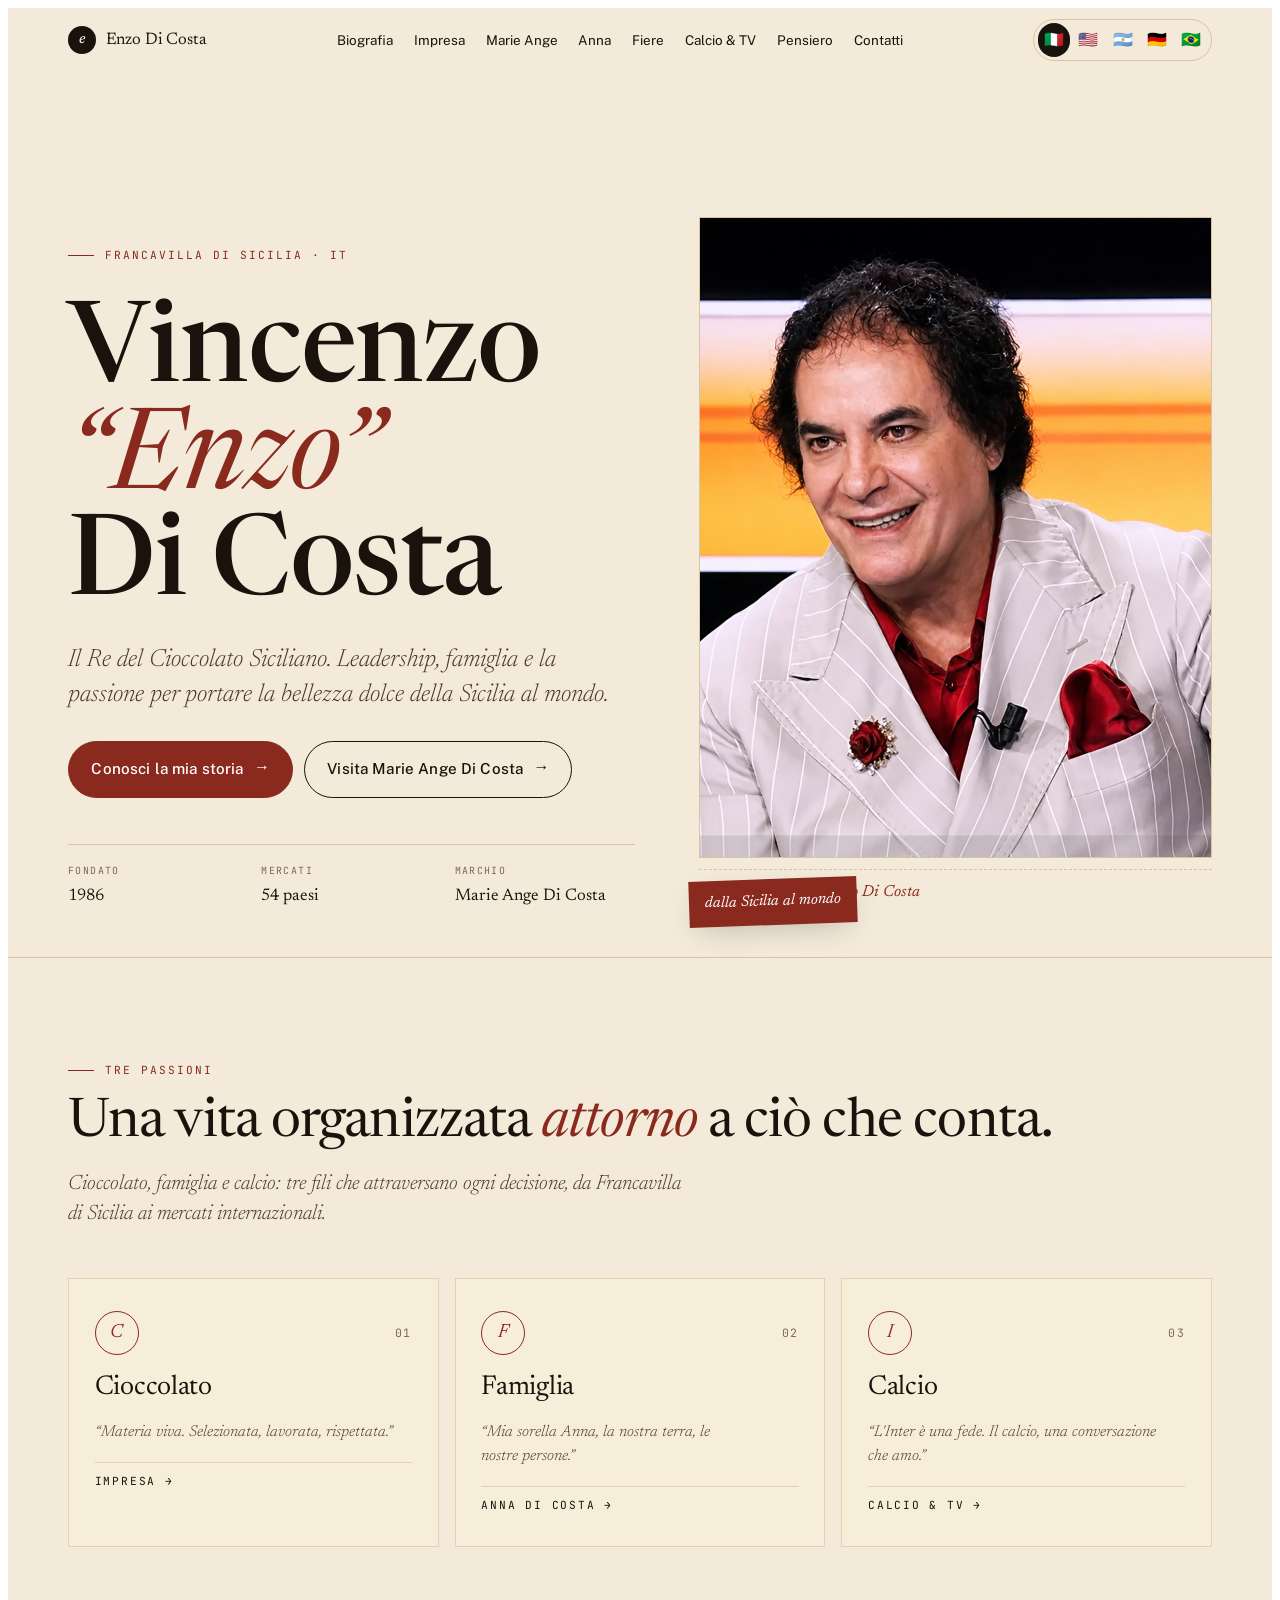
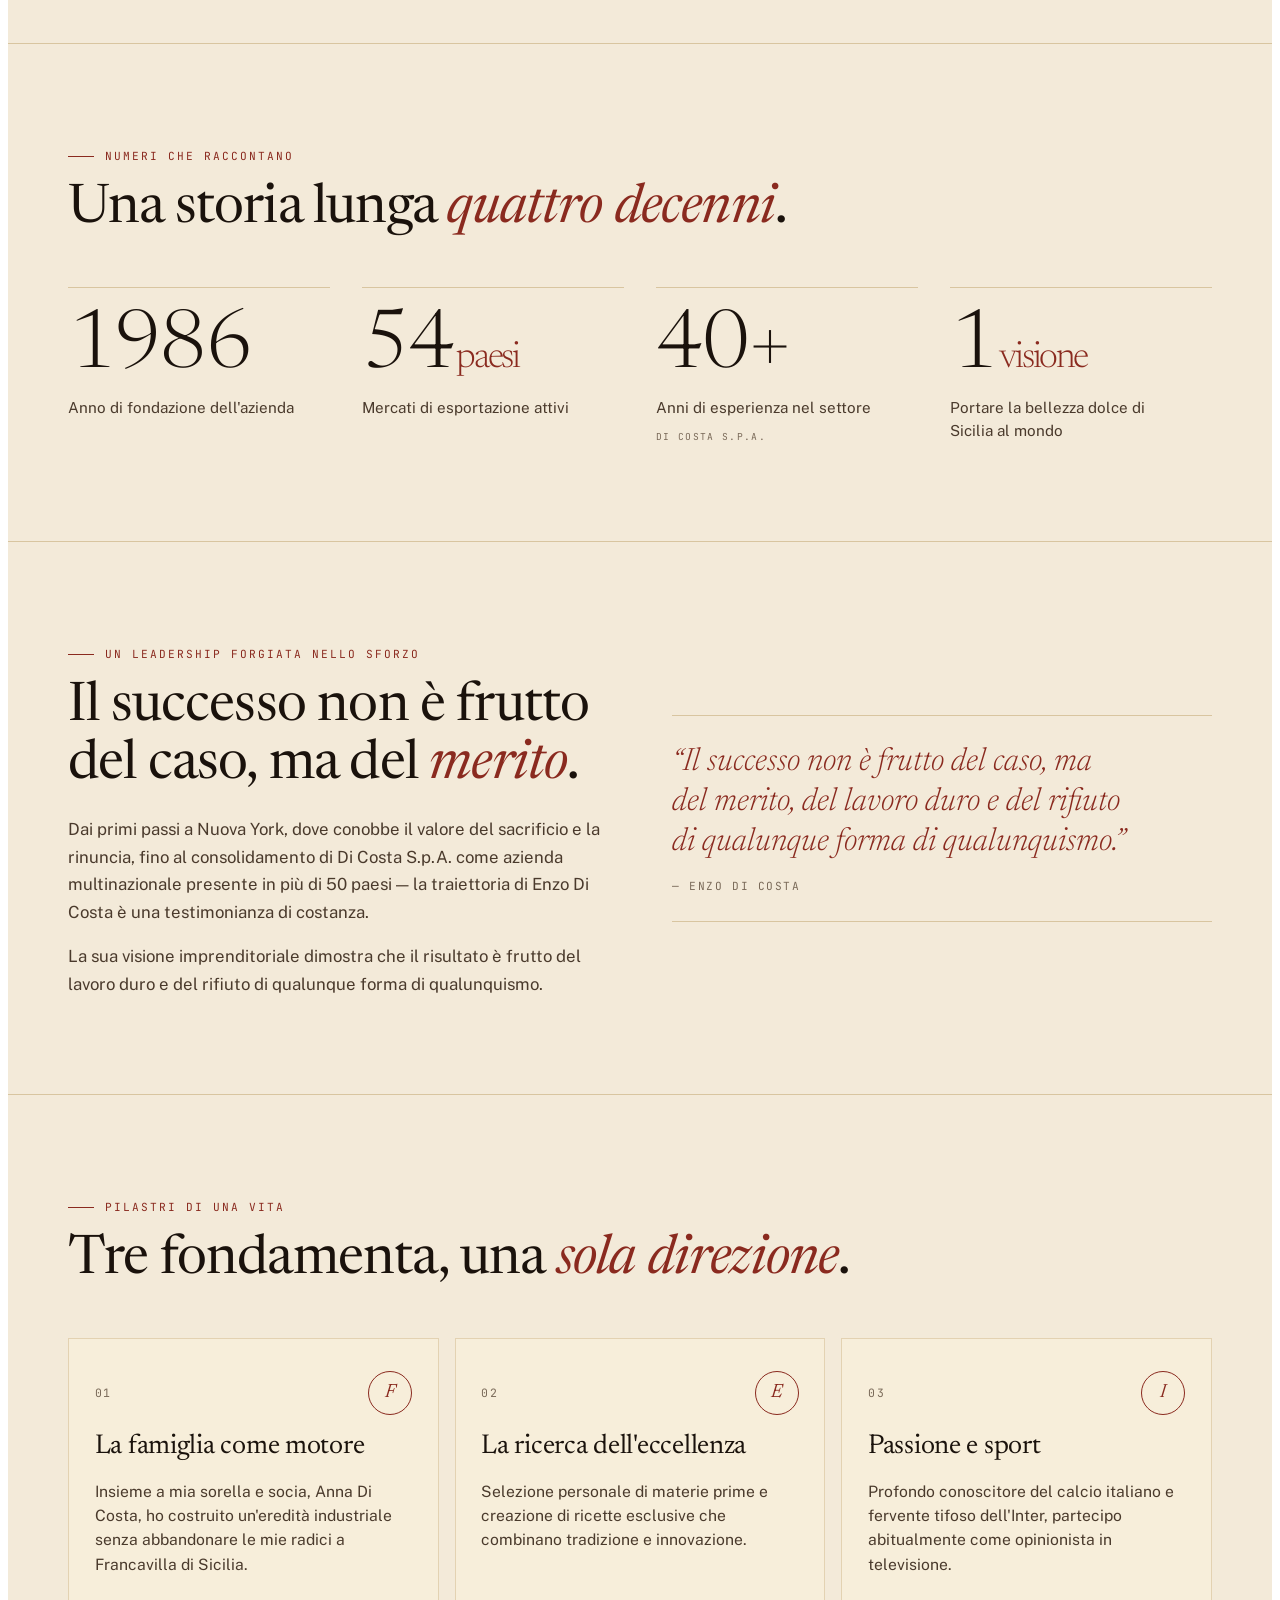
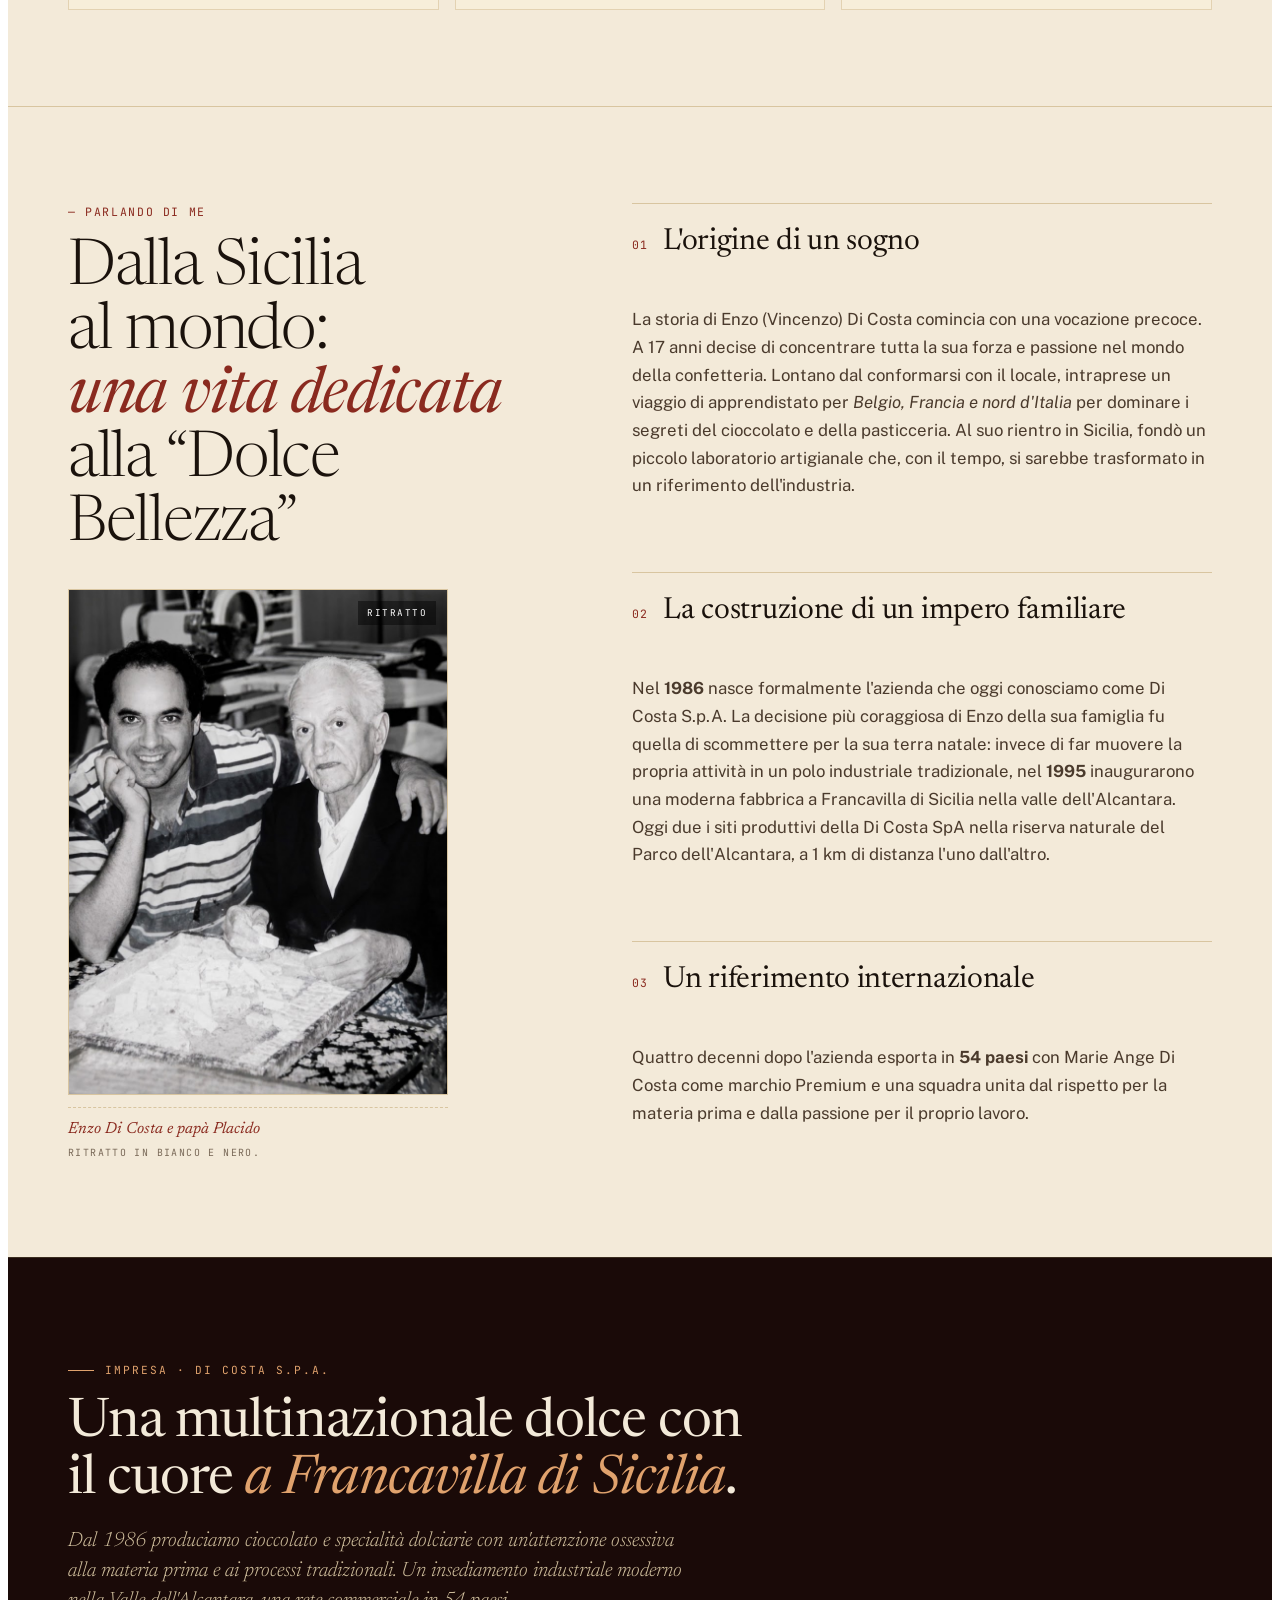
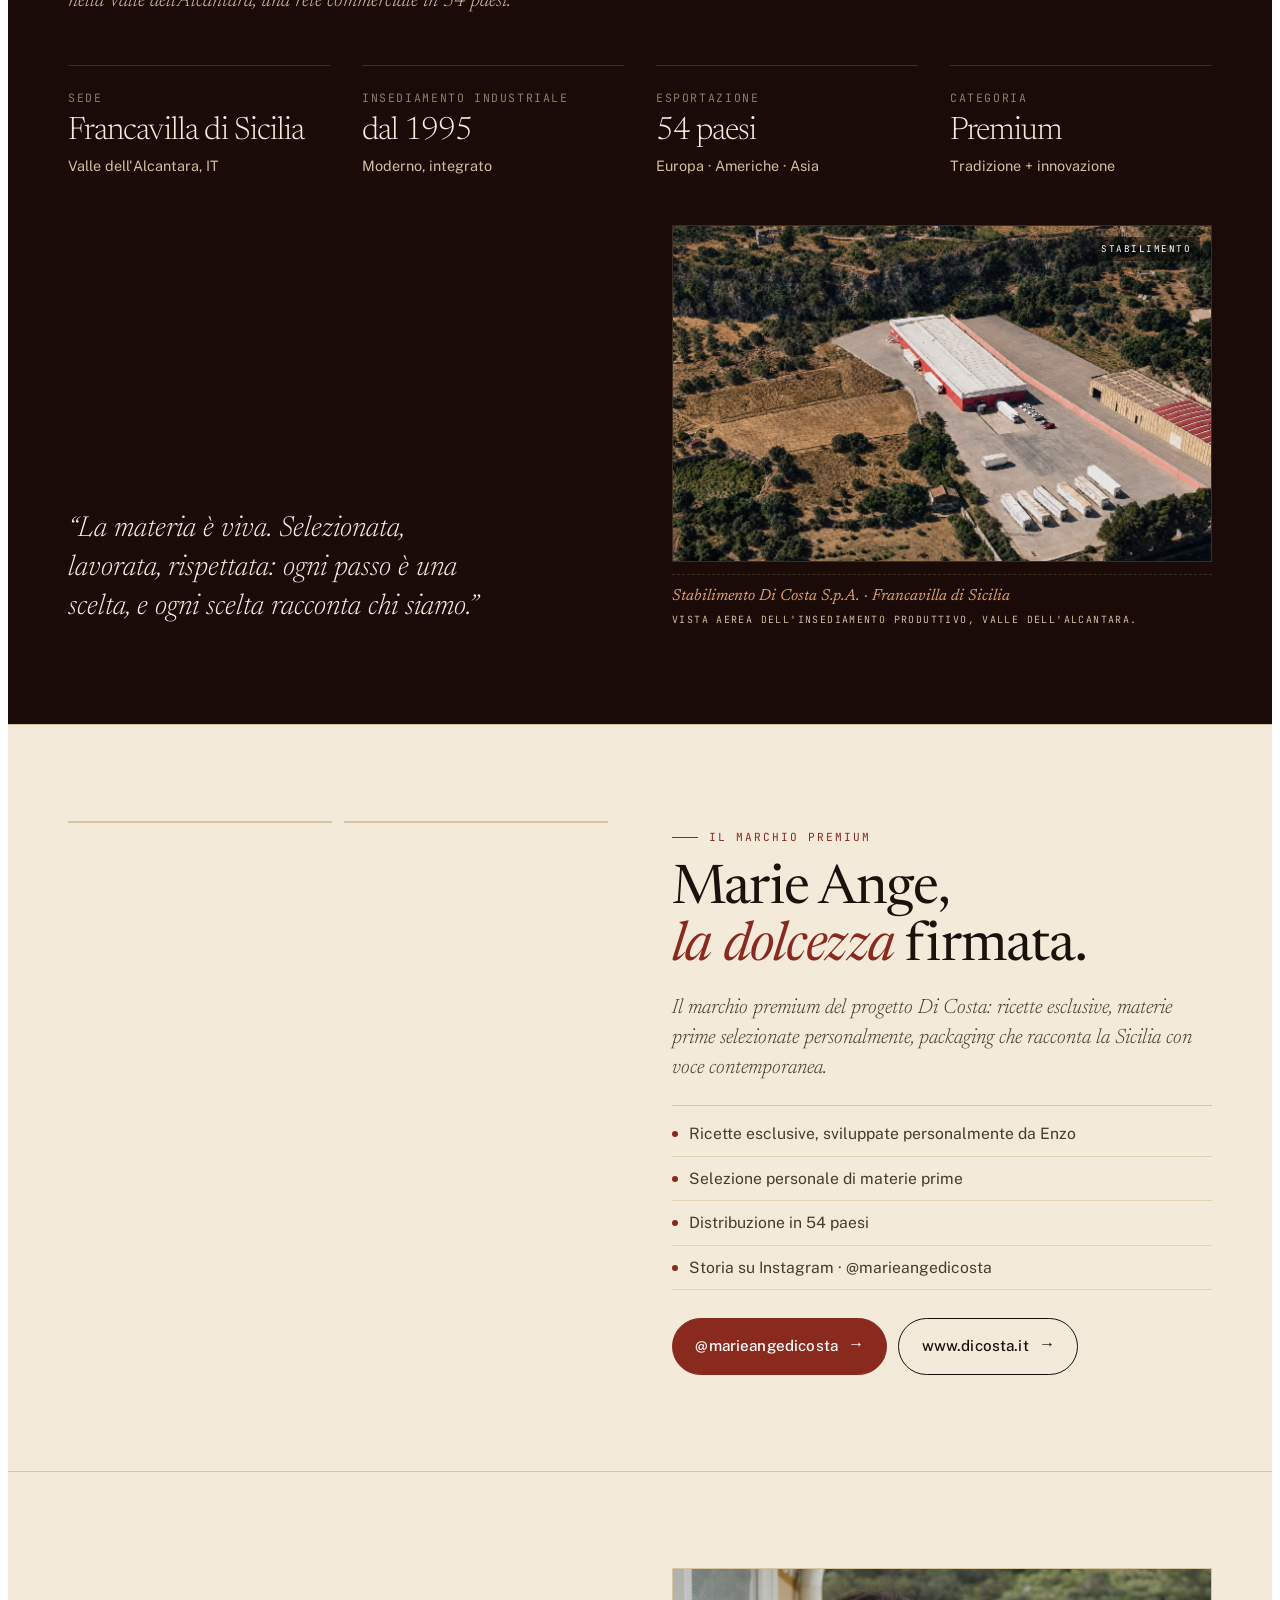
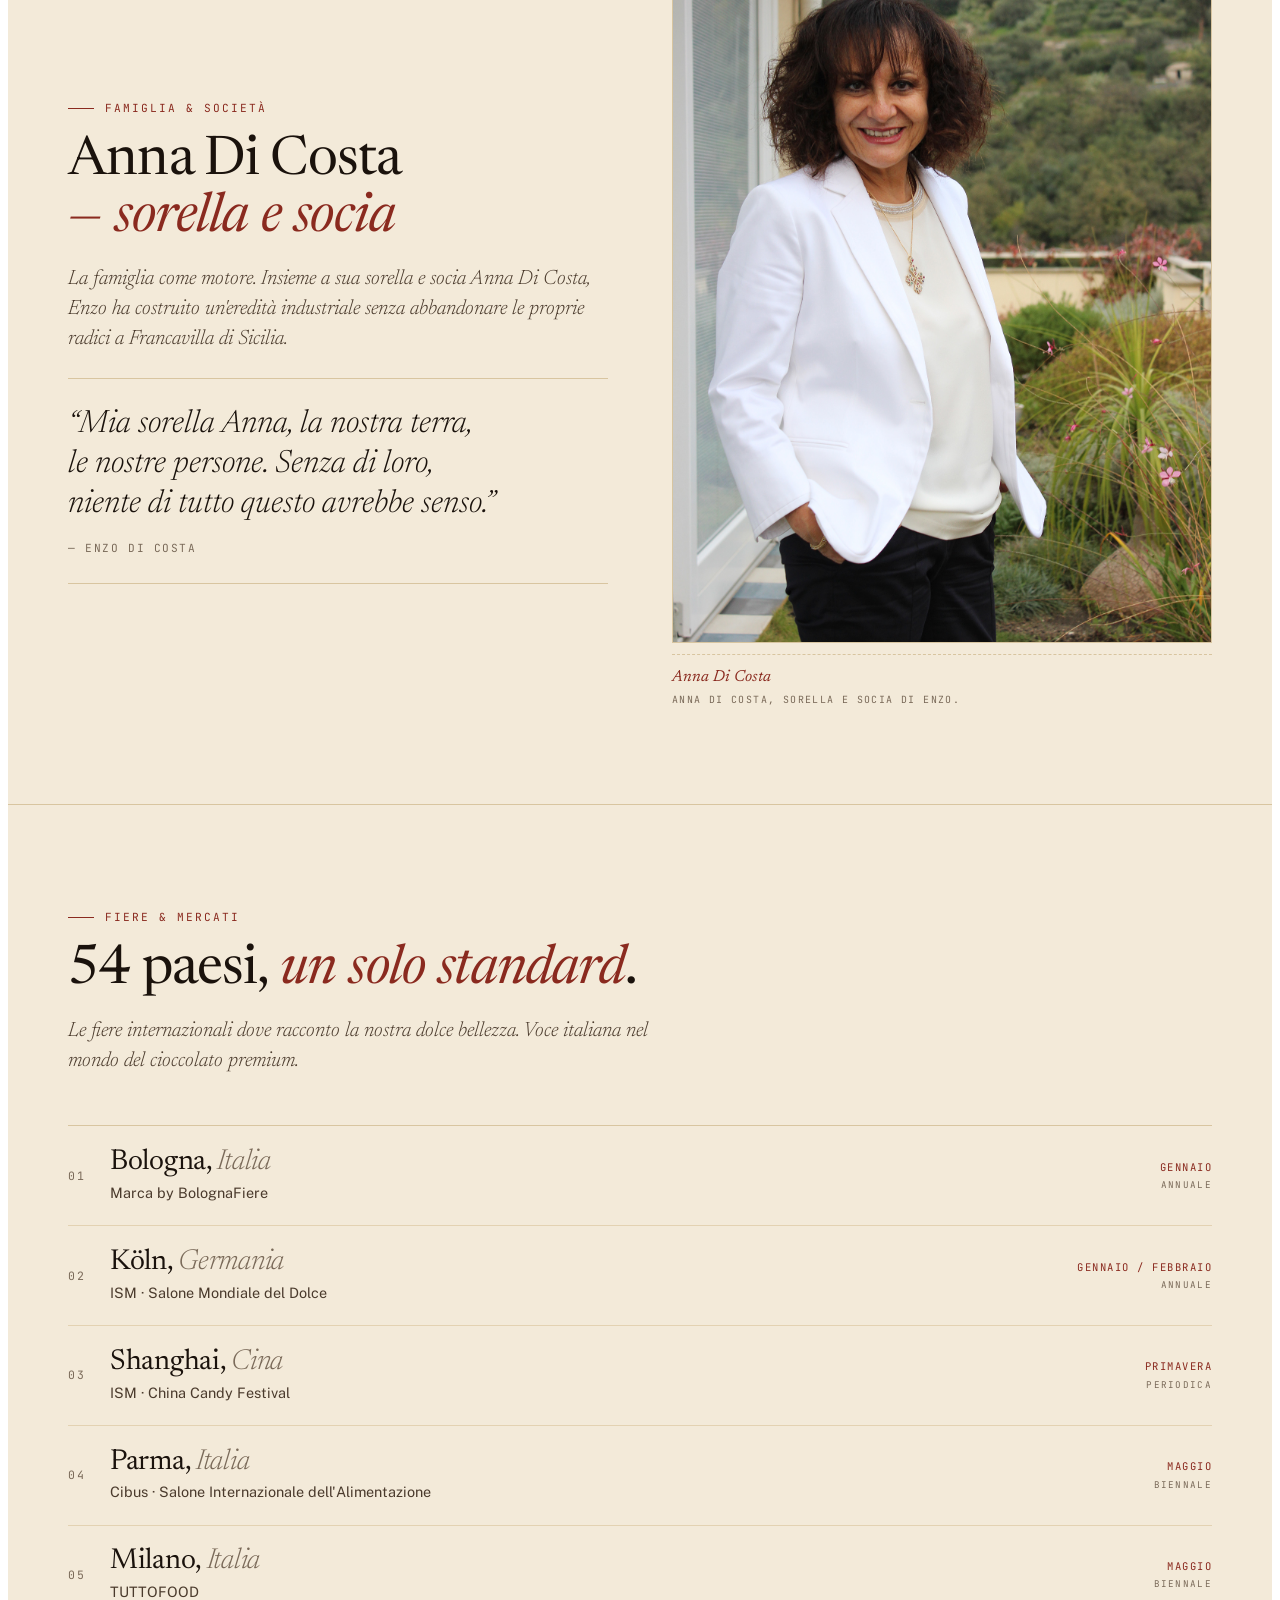
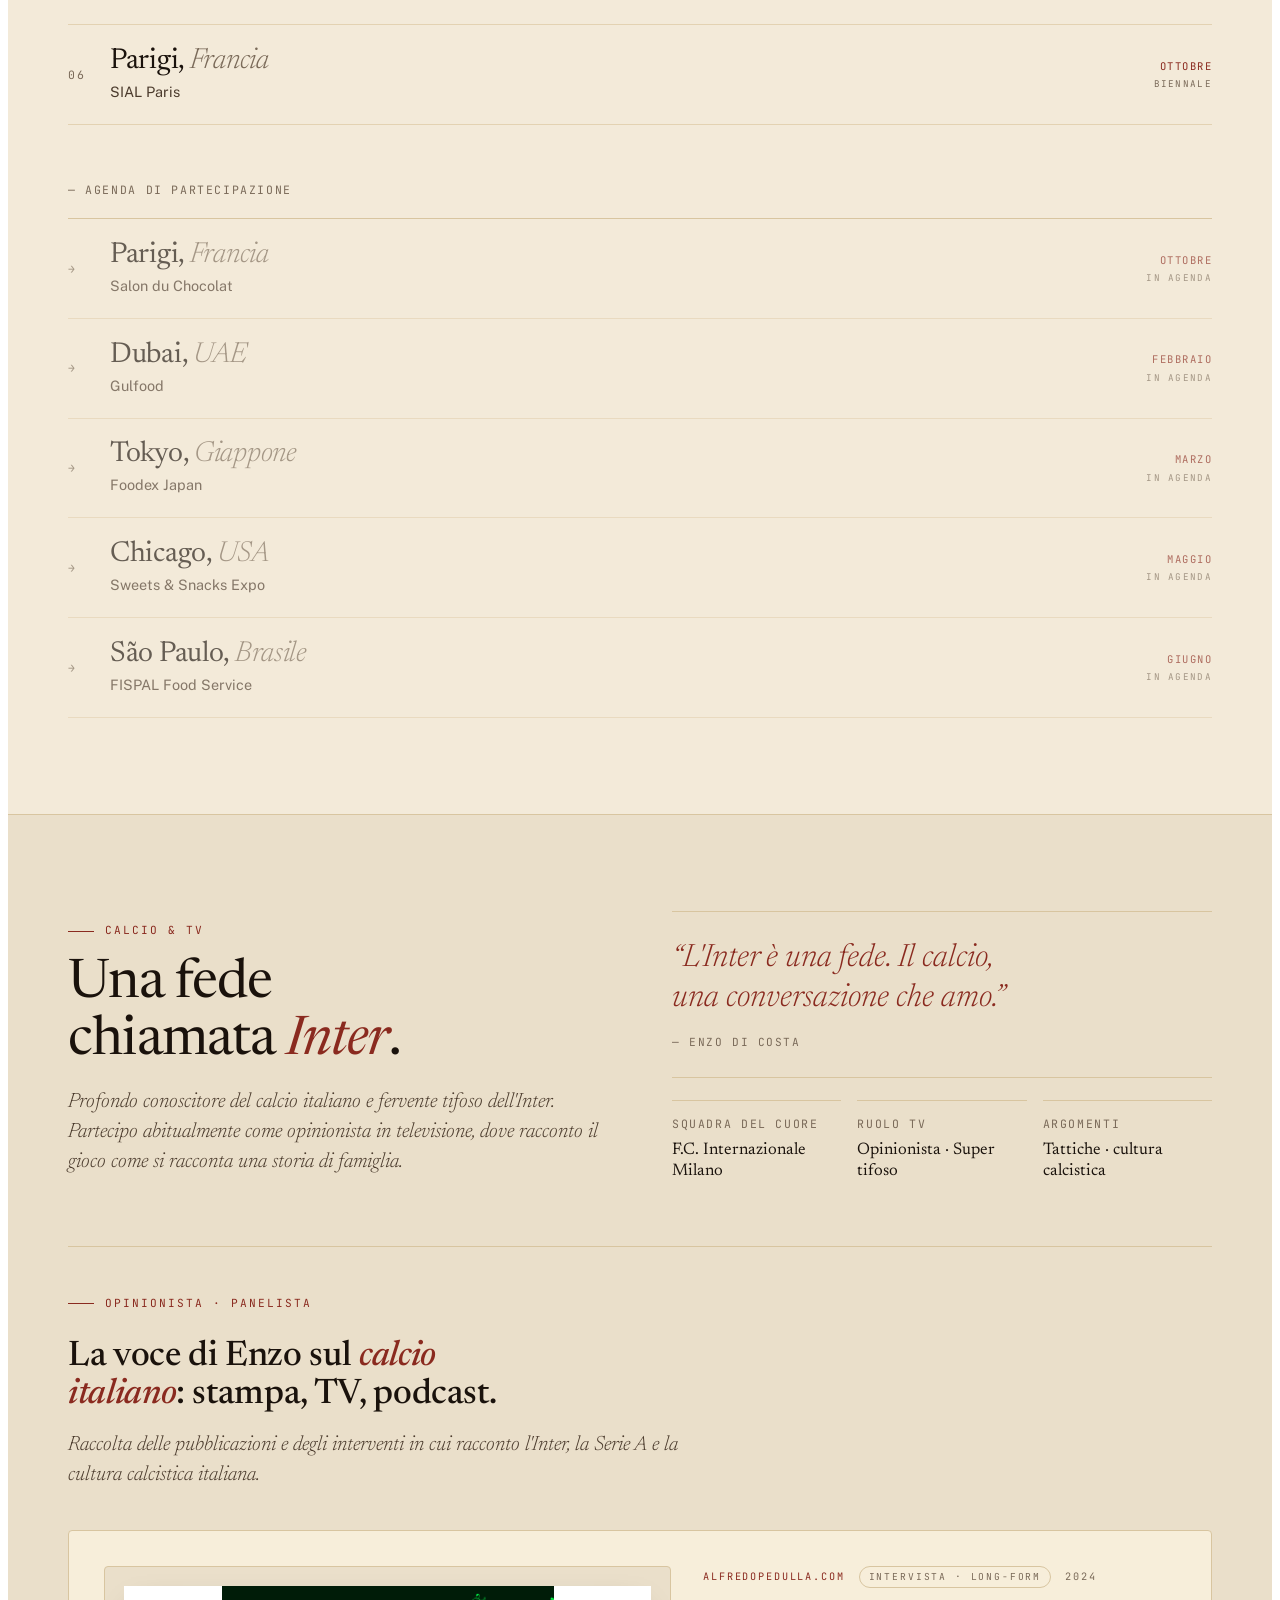
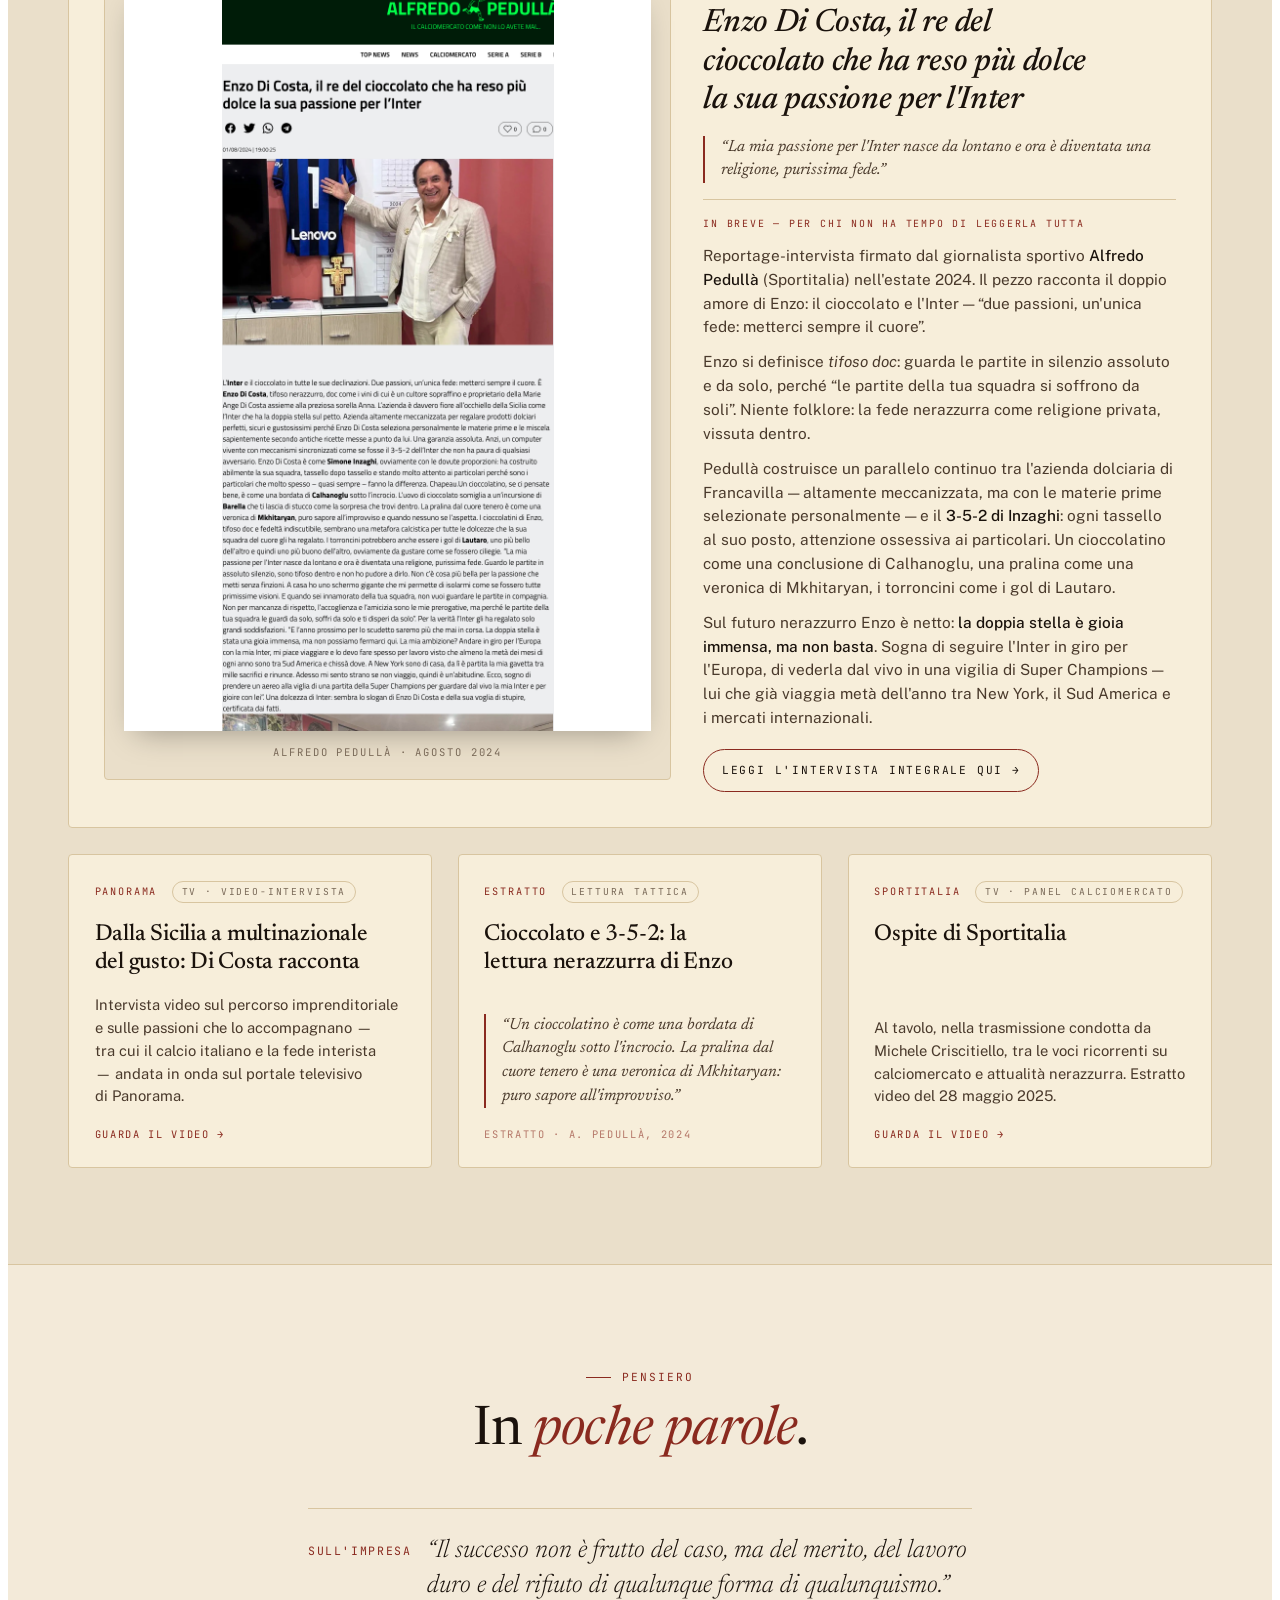
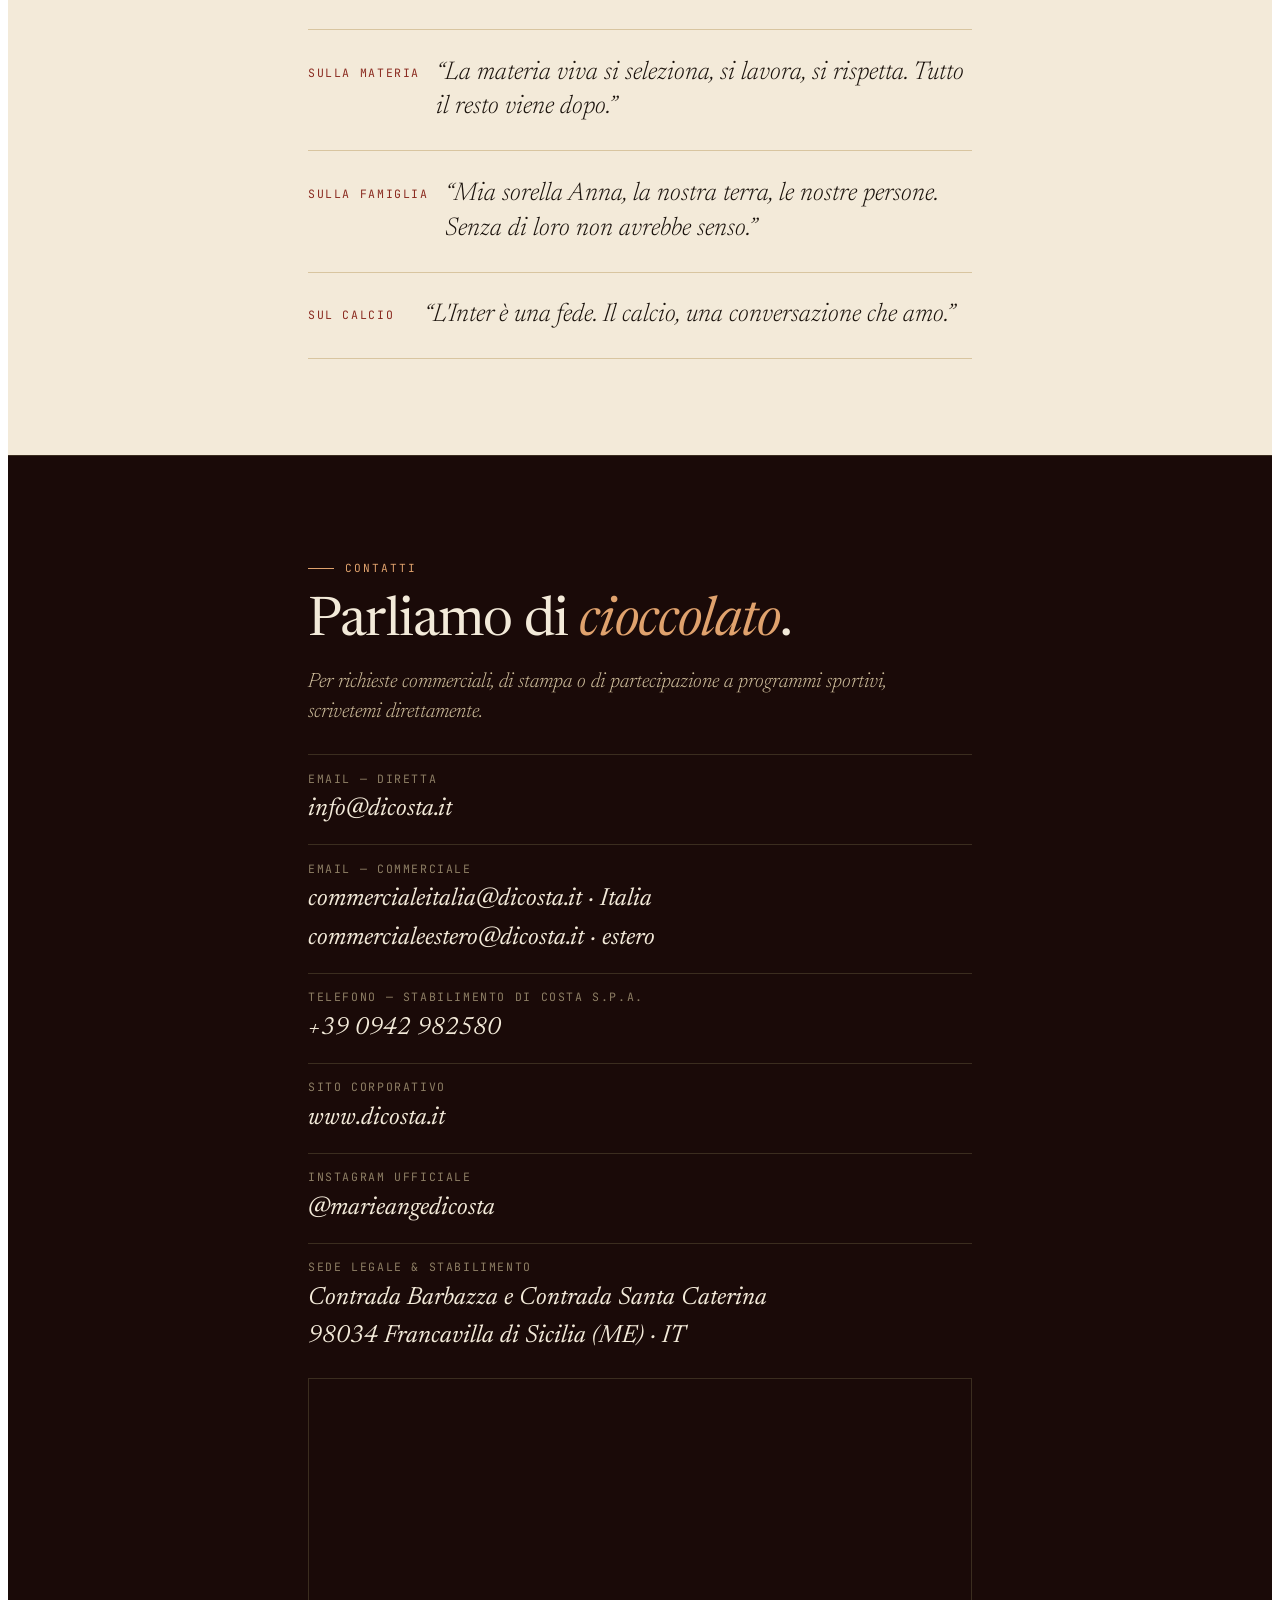
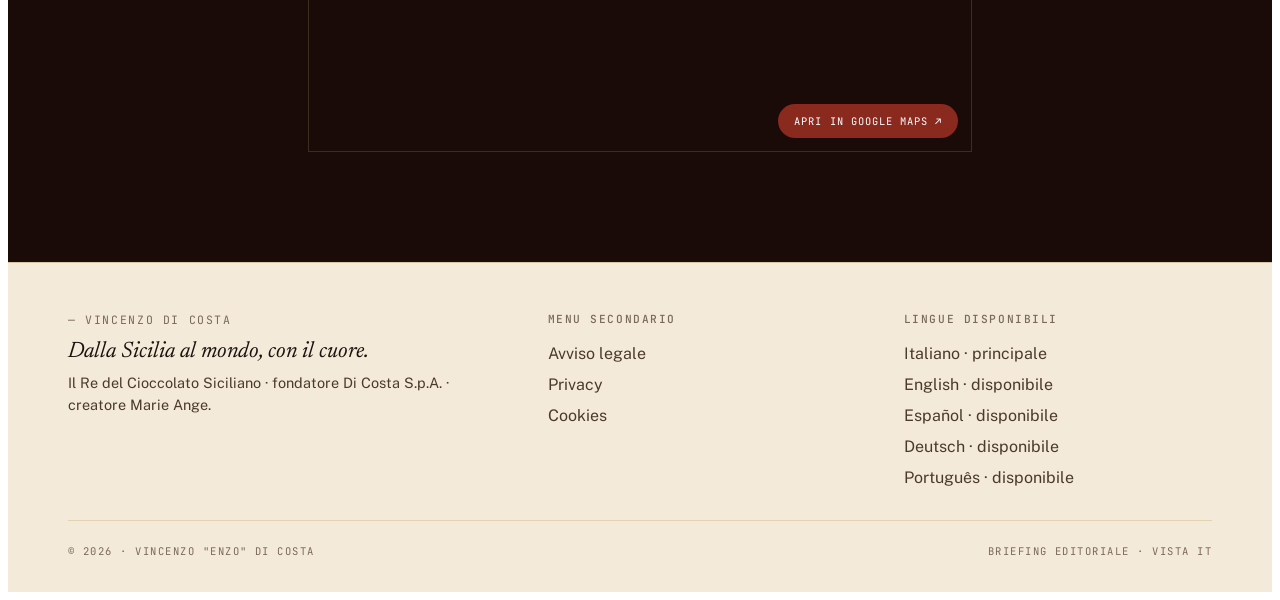
==== enzodicosta_v06.html @ a385c265 "Corrige regresión: restaura las 7 correcciones de contenido pisadas accidentalmente por un sync hech" ====
<!doctype html>
<html lang="it">
<head>
<meta charset="utf-8" />
<meta name="viewport" content="width=device-width, initial-scale=1, viewport-fit=cover" />
<title>Vincenzo "Enzo" Di Costa — Il Re del Cioccolato Siciliano</title>
<meta name="description" content="Imprenditore siciliano, fondatore di Di Costa S.p.A. e Marie Ange. Storia, valori, ferie internazionali e voce nel mondo del calcio." />

<!--
=========================================================
  ENZO DI COSTA · sito vetrina personale — stato di lavoro
=========================================================

  ULTIMO AGGIORNAMENTO: maggio 2026
  FILE: Enzo Di Costa.html (single-file vanilla HTML/CSS/JS)
  LINGUE: IT (principale) · EN · ES — switcher attivo (stub)

  ─────────────────────────────────────────────────────────
  SEZIONI ATTIVE (in ordine di scroll)
  ─────────────────────────────────────────────────────────
   01  Hero
   02  Tre passioni (cards: cioccolato · famiglia · calcio)
   03  Biografia
   04  Impresa / Di Costa S.p.A.
   05  Anna Di Costa
   06  Ferie & mercati internazionali (54 paesi)
   07  Calcio & TV  →  include il modulo
                       "Opinionista · panelista"
                       con embed in-page dell'intervista
                       di Alfredo Pedullà (2024).
   08  Pensiero (4 citazioni)
   09  Stampa (rassegna)
   10  Contatto (form + dati diretti)
   11  Footer

  ─────────────────────────────────────────────────────────
  STATO ATTUALE
  ─────────────────────────────────────────────────────────
   ✓ Layout, type system, palette, tweaks panel, switcher
     lingua, modal embed, form contatto (stub) → OK
   ✓ Sezione Calcio & TV ampliata con cards
     "Opinionista · panelista":
       · Intervista Pedullà (featured, con riassunto IT
         e bottone che apre il modal con iframe)
       · Video Panorama
       · Estratto tattico "cioccolato / 3-5-2"
       · 3 cards placeholder "da completare…" per
         future apparizioni TV, reels IG e podcast.

  ─────────────────────────────────────────────────────────
  DA COMPLETARE — dati da fornire all'IA per il prossimo giro
  ─────────────────────────────────────────────────────────

   ▸ CONTATTI (sezione #contatto)
     Tutte le righe sono marcate "da completare…".
     Servono:
       □ email diretta
       □ email ufficio stampa
       □ email commerciale & distribuzione
       □ telefono stabilimento Di Costa S.p.A.
         (NB: NON inserire il numero personale di Enzo)
       □ sito corporativo (www.dicosta.it ?)
       □ Instagram ufficiale (handle reale)
       □ Facebook
       □ YouTube
       □ indirizzo legale completo (via + CAP)
       □ P.IVA / C.F.
       □ manager sport & TV — nome + email
       □ ufficio stampa — nome + email
     NB: niente LinkedIn, niente TikTok, niente numero
         di telefono personale.

   ▸ FORM CONTATTO
     Attualmente è uno stub (mostra messaggio di successo
     senza inviare). Decidere se collegare a Formspree /
     Web3Forms / mailto: o a un backend.

   ▸ OPINIONISTA · PANELISTA (sezione #calcio → #opinionista)
     □ titoli reali dei programmi TV con date di messa in onda
     □ link/permalink ai reel Instagram da embeddare
     □ titoli + link dei podcast in cui Enzo è stato ospite
     □ eventuali screenshot o foto di scena per i media

   ▸ LEGALI
     □ testi di Privacy Policy / Cookie Policy / GDPR
       (oggi i link nel footer puntano a "#")

   ▸ ASSET MANCANTI (placeholder presenti)
     □ foto Enzo (hero, biografia, calcio)
     □ foto Anna
     □ foto stabilimento / linee produttive
     □ logo Di Costa S.p.A. + logo Marie Ange (vettoriali)

  ─────────────────────────────────────────────────────────
  NOTE TECNICHE
  ─────────────────────────────────────────────────────────
   · Embed Pedullà: usa iframe in modal. Se il dominio
     blocca l'inclusione (X-Frame-Options / CSP), il
     fallback automatico mostra il pulsante "Apri ↗".
     Alternativa: ri-pubblicare il testo come pagina
     interna con citazione di fonte.
   · Tweaks panel: palette / densità / tema chiaro-scuro /
     sticker hero — già funzionante, persistente via
     postMessage editor.
   · Speaker notes: non previste (sito, non deck).

=========================================================
-->

<link rel="preconnect" href="https://fonts.googleapis.com" />
<link rel="preconnect" href="https://fonts.gstatic.com" crossorigin />
<link href="https://fonts.googleapis.com/css2?family=Newsreader:ital,opsz,wght@0,6..72,300..700;1,6..72,300..700&family=Public+Sans:wght@300..700&family=JetBrains+Mono:wght@400;500&display=swap" rel="stylesheet" />

<script type="application/ld+json">
{
  "@context": "https://schema.org",
  "@graph": [
    {
      "@type": "Person",
      "name": "Vincenzo \"Enzo\" Di Costa",
      "givenName": "Vincenzo",
      "alternateName": "Enzo Di Costa",
      "jobTitle": "Fondatore e Presidente",
      "url": "https://enzodicosta.com/",
      "worksFor": { "@id": "https://enzodicosta.com/#organization" },
      "sameAs": [
        "https://www.dicosta.it",
        "https://www.instagram.com/marieangedicosta"
      ]
    },
    {
      "@type": "Organization",
      "@id": "https://enzodicosta.com/#organization",
      "name": "Di Costa S.p.A.",
      "foundingDate": "1986",
      "founder": { "@type": "Person", "name": "Vincenzo \"Enzo\" Di Costa" },
      "brand": { "@type": "Brand", "name": "Marie Ange" },
      "address": {
        "@type": "PostalAddress",
        "streetAddress": "Contrada Barbazza e Contrada Santa Caterina",
        "postalCode": "98034",
        "addressLocality": "Francavilla di Sicilia",
        "addressRegion": "ME",
        "addressCountry": "IT"
      },
      "url": "https://www.dicosta.it",
      "sameAs": ["https://www.instagram.com/marieangedicosta"]
    },
    {
      "@type": "FAQPage",
      "mainEntity": [
        {
          "@type": "Question",
          "name": "Chi è Enzo Di Costa?",
          "acceptedAnswer": {
            "@type": "Answer",
            "text": "Vincenzo \"Enzo\" Di Costa è un imprenditore siciliano, fondatore e presidente di Di Costa S.p.A., azienda dolciaria fondata nel 1986 a Francavilla di Sicilia. È anche opinionista calcistico, tifoso dell'Inter, con apparizioni regolari su Sportitalia."
          }
        },
        {
          "@type": "Question",
          "name": "Che cos'è Di Costa S.p.A.?",
          "acceptedAnswer": {
            "@type": "Answer",
            "text": "Di Costa S.p.A. è un'azienda dolciaria siciliana fondata nel 1986, con sede in Contrada Barbazza e Contrada Santa Caterina, Francavilla di Sicilia (Valle dell'Alcantara). Esporta in 54 paesi."
          }
        },
        {
          "@type": "Question",
          "name": "Che cos'è Marie Ange?",
          "acceptedAnswer": {
            "@type": "Answer",
            "text": "Marie Ange è il marchio premium di Di Costa S.p.A., dedicato a cioccolato e specialità dolci di alta gamma."
          }
        },
        {
          "@type": "Question",
          "name": "In quanti paesi esporta Di Costa S.p.A.?",
          "acceptedAnswer": {
            "@type": "Answer",
            "text": "Di Costa S.p.A. esporta in 54 paesi."
          }
        },
        {
          "@type": "Question",
          "name": "Dove si trova lo stabilimento di Di Costa S.p.A.?",
          "acceptedAnswer": {
            "@type": "Answer",
            "text": "Lo stabilimento si trova a Francavilla di Sicilia (ME), nel Valle dell'Alcantara, in Sicilia."
          }
        },
        {
          "@type": "Question",
          "name": "Chi è Anna Di Costa?",
          "acceptedAnswer": {
            "@type": "Answer",
            "text": "Anna Di Costa è la sorella e socia di Enzo Di Costa, con cui ha costruito l'eredità industriale di Di Costa S.p.A."
          }
        },
        {
          "@type": "Question",
          "name": "Enzo Di Costa è legato anche al mondo del calcio?",
          "acceptedAnswer": {
            "@type": "Answer",
            "text": "Sì — è un profondo conoscitore del calcio italiano e fervente tifoso dell'Inter. Partecipa regolarmente come opinionista in TV, con apparizioni su Sportitalia, incluso un reportage-intervista firmato da Alfredo Pedullà nel 2024."
          }
        },
        {
          "@type": "Question",
          "name": "A quali fiere internazionali partecipa Di Costa S.p.A.?",
          "acceptedAnswer": {
            "@type": "Answer",
            "text": "Di Costa S.p.A. partecipa a fiere internazionali del settore dolciario e alimentare, tra cui Marca (Bologna), ISM (Colonia e Shanghai), Cibus (Parma), TUTTOFOOD (Milano) e SIAL (Parigi)."
          }
        }
      ]
    }
  ]
}
</script>

<style id="edc-styles">
/* =========================================================
   ENZO DI COSTA — single-file vanilla design
   All selectors prefixed `.edc-` so WordPress theme CSS
   cannot override us. Drop the whole <style> + <body> markup
   into a WP Custom HTML block or a page template.
   ========================================================= */

.edc * { box-sizing: border-box; }
.edc {
  /* tokens — overwritten at runtime by the Tweaks panel */
  --edc-bg:        #f3ead9;
  --edc-bg-soft:   #ece1c9;
  --edc-bg-card:   #f8f1e2;
  --edc-bg-deep:   #1d130c;
  --edc-ink:       #1a120c;
  --edc-ink-soft:  #4a3a2c;
  --edc-ink-mute:  #7a6a59;
  --edc-line:      #d8c5a0;
  --edc-line-soft: #e3d2b2;
  --edc-accent:    #b25a2c;
  --edc-accent-2:  #8a2a1f;
  --edc-pad:       1.25rem;

  --edc-f-serif: "Newsreader", ui-serif, Georgia, "Times New Roman", serif;
  --edc-f-sans:  "Public Sans", -apple-system, BlinkMacSystemFont, "Helvetica Neue", Arial, sans-serif;
  --edc-f-mono:  "JetBrains Mono", ui-monospace, "SF Mono", Menlo, monospace;

  background: var(--edc-bg);
  color: var(--edc-ink);
  font-family: var(--edc-f-sans);
  font-size: 16px;
  line-height: 1.55;
  -webkit-font-smoothing: antialiased;
  text-rendering: optimizeLegibility;
  transition: background .3s ease, color .3s ease;
}
.edc[data-theme="dark"] {
  --edc-bg:        #14100b;
  --edc-bg-soft:   #1f1812;
  --edc-bg-card:   #1a140e;
  --edc-bg-deep:   #0b0805;
  --edc-ink:       #f3ead9;
  --edc-ink-soft:  #d9c8a6;
  --edc-ink-mute:  #8a7a60;
  --edc-line:      #3a2e22;
  --edc-line-soft: #2a2118;
  --edc-accent:    #d97a45;
  --edc-accent-2:  #c84a36;
}

.edc ::selection { background: var(--edc-accent); color: #fff; }
.edc a { color: inherit; text-decoration: none; }
.edc img { display: block; max-width: 100%; }
.edc h1, .edc h2, .edc h3, .edc h4 { font-family: var(--edc-f-serif); font-weight: 500; letter-spacing: -0.01em; margin: 0; }
.edc p { margin: 0; }
.edc button { font: inherit; color: inherit; }
.edc ul, .edc ol { margin: 0; padding: 0; list-style: none; }

@media (min-width: 720px)  { .edc { --edc-pad: 2rem; } }
@media (min-width: 1100px) { .edc { --edc-pad: 3rem; } }

/* layout primitives */
.edc-wrap { width: 100%; max-width: 1240px; margin: 0 auto; padding: 0 var(--edc-pad); }
.edc-wrap-narrow { width: 100%; max-width: 760px; margin: 0 auto; padding: 0 var(--edc-pad); }
.edc-section { padding: 4rem 0; position: relative; }
.edc-section + .edc-section { border-top: 1px solid var(--edc-line); }
@media (min-width: 720px) { .edc-section { padding: 6rem 0; } }

.edc-mono {
  font-family: var(--edc-f-mono);
  font-size: 0.72rem;
  letter-spacing: 0.14em;
  text-transform: uppercase;
}
.edc-eyebrow {
  display: inline-flex; align-items: center; gap: 0.7rem;
  font-family: var(--edc-f-mono);
  font-size: 0.7rem;
  letter-spacing: 0.18em;
  text-transform: uppercase;
  color: var(--edc-accent);
  margin-bottom: 1rem;
  white-space: nowrap;
  max-width: 100%;
  overflow: hidden;
  text-overflow: ellipsis;
}
.edc-eyebrow::before {
  content: ""; width: 1.6rem; height: 1px; background: var(--edc-accent);
}
.edc h2.edc-display, .edc .edc-display {
  font-family: var(--edc-f-serif);
  font-weight: 400;
  font-size: clamp(1.9rem, 5.5vw, 3.4rem);
  line-height: 1.05;
  letter-spacing: -0.015em;
  text-wrap: balance;
}
.edc .edc-kicker {
  font-family: var(--edc-f-serif);
  font-style: italic;
  font-weight: 300;
  font-size: clamp(1.05rem, 2.4vw, 1.3rem);
  color: var(--edc-ink-soft);
  line-height: 1.45;
  max-width: 620px;
  text-wrap: pretty;
  margin-top: 1.1rem;
}
.edc-accent-italic { color: var(--edc-accent); font-style: italic; }

/* CTA */
.edc a.edc-cta,
.edc .edc-cta {
  display: inline-flex; align-items: center; gap: 0.6rem;
  font-family: var(--edc-f-sans);
  font-size: 0.95rem;
  font-weight: 500;
  letter-spacing: 0.01em;
  padding: 0.95rem 1.4rem;
  border-radius: 999px;
  border: 1px solid var(--edc-accent);
  background: var(--edc-accent);
  color: #ffffff;
  transition: transform .2s ease, background .2s ease, color .2s ease, border-color .2s ease;
  cursor: pointer;
}
.edc a.edc-cta .edc-cta__arrow,
.edc .edc-cta .edc-cta__arrow {
  color: #ffffff;
}
.edc a.edc-cta--ghost,
.edc .edc-cta--ghost {
  background: transparent;
  color: var(--edc-ink);
  border-color: var(--edc-ink);
}
.edc a.edc-cta--ghost .edc-cta__arrow,
.edc .edc-cta--ghost .edc-cta__arrow { color: var(--edc-ink); }
.edc a.edc-cta:hover,
.edc .edc-cta:hover { transform: translateY(-1px); }
.edc a.edc-cta:hover:not(.edc-cta--ghost),
.edc .edc-cta:hover:not(.edc-cta--ghost) { background: var(--edc-ink); border-color: var(--edc-ink); color: var(--edc-bg); }
.edc a.edc-cta:hover:not(.edc-cta--ghost) .edc-cta__arrow,
.edc .edc-cta:hover:not(.edc-cta--ghost) .edc-cta__arrow { color: var(--edc-bg); }
.edc a.edc-cta--ghost:hover,
.edc .edc-cta--ghost:hover { background: var(--edc-ink); border-color: var(--edc-ink); color: var(--edc-bg); }
.edc a.edc-cta--ghost:hover .edc-cta__arrow,
.edc .edc-cta--ghost:hover .edc-cta__arrow { color: var(--edc-bg); }
.edc-cta__arrow { font-family: var(--edc-f-serif); font-style: italic; font-size: 1.05em; transform: translateY(-1px); }

/* placeholder (striped SVG-style) */
.edc-ph {
  position: relative;
  background: var(--edc-bg-soft);
  background-image: repeating-linear-gradient(135deg, transparent 0 22px, rgba(120,80,40,.08) 22px 23px);
  border: 1px solid var(--edc-line);
  display: flex; align-items: flex-end; justify-content: flex-start;
  overflow: hidden;
}
.edc-ph--deep {
  background: var(--edc-bg-deep);
  background-image: repeating-linear-gradient(135deg, transparent 0 22px, rgba(255,236,200,.07) 22px 23px);
  border-color: rgba(255,236,200,.08);
}
.edc-ph__label {
  font-family: var(--edc-f-mono);
  font-size: 0.66rem;
  letter-spacing: 0.14em;
  text-transform: uppercase;
  color: var(--edc-ink-mute);
  padding: 0.75rem 0.9rem;
  max-width: 88%;
  line-height: 1.4;
}
.edc-ph__corner {
  position: absolute; top: 0.9rem; right: 0.9rem;
  font-family: var(--edc-f-mono);
  font-size: 0.6rem;
  letter-spacing: 0.16em;
  text-transform: uppercase;
  color: var(--edc-ink-mute);
}

/* =========================================================
   NAV
   ========================================================= */
.edc-nav {
  position: sticky; top: 0; z-index: 80;
  background: transparent;
  border-bottom: 1px solid transparent;
  transition: background .25s ease, border-color .25s ease, backdrop-filter .25s ease;
}
.edc-nav.is-scrolled {
  background: color-mix(in oklab, var(--edc-bg) 88%, transparent);
  backdrop-filter: blur(14px) saturate(120%);
  -webkit-backdrop-filter: blur(14px) saturate(120%);
  border-bottom-color: var(--edc-line-soft);
}
.edc-nav__inner {
  display: flex; align-items: center; justify-content: space-between;
  height: 64px;
}
.edc-logo { display: flex; align-items: center; gap: 0.6rem; }
.edc-logo__mark {
  width: 28px; height: 28px; border-radius: 50%;
  background: var(--edc-ink); color: var(--edc-bg);
  display: grid; place-items: center;
  font-family: var(--edc-f-serif); font-style: italic;
  font-size: 0.95rem; font-weight: 500;
}
.edc-logo__word { font-family: var(--edc-f-serif); font-size: 1.05rem; letter-spacing: -0.01em; }

.edc-nav__links { display: none; align-items: center; gap: 1.3rem; }
@media (min-width: 1080px) { .edc-nav__links { display: flex; } }
.edc-nav__link {
  font-size: 0.84rem;
  color: var(--edc-ink-soft);
  position: relative;
  padding: 0.25rem 0;
  transition: color .2s ease;
}
.edc-nav__link.is-active,
.edc-nav__link:hover { color: var(--edc-accent); }
.edc-nav__link.is-active::after {
  content: ""; position: absolute; left: 0; right: 0; bottom: -2px;
  height: 1px; background: var(--edc-accent);
}

.edc-nav__right { display: flex; align-items: center; gap: 0.6rem; }
.edc-lang {
  display: flex; align-items: center; gap: 0.1rem;
  font-size: 1rem;
  border: 1px solid var(--edc-line);
  border-radius: 999px;
  padding: 0.2rem;
}
.edc-lang button {
  border: none; cursor: pointer; background: transparent;
  line-height: 1;
  padding: 0.3rem 0.4rem;
  border-radius: 999px;
  transition: all .2s ease;
  font: inherit;
}
.edc-lang button.is-active { background: var(--edc-ink); }

.edc-menu-btn {
  width: 40px; height: 40px; border-radius: 50%;
  border: 1px solid var(--edc-line);
  background: transparent; color: var(--edc-ink);
  cursor: pointer; display: grid; place-items: center;
}
/* redundant on desktop — the full nav links are already visible there */
@media (min-width: 1080px) { .edc-menu-btn { display: none; } }
.edc-menu-btn__icon {
  display: block; width: 16px; height: 10px; position: relative;
}
.edc-menu-btn__icon span {
  position: absolute; left: 0; right: 0; height: 1px;
  background: currentColor;
  transition: transform .2s ease, top .2s ease;
}
.edc-menu-btn__icon span:nth-child(1) { top: 0; }
.edc-menu-btn__icon span:nth-child(2) { top: 9px; }
.edc-menu-btn.is-open .edc-menu-btn__icon span:nth-child(1) { top: 4px; transform: rotate(45deg); }
.edc-menu-btn.is-open .edc-menu-btn__icon span:nth-child(2) { top: 4px; transform: rotate(-45deg); }

/* sliding menu panel */
.edc-menu {
  position: fixed; inset: 0; z-index: 75;
  background: var(--edc-bg);
  transform: translateY(-100%);
  transition: transform .45s cubic-bezier(.7,0,.2,1);
  padding-top: 64px;
  overflow: auto;
}
.edc-menu.is-open { transform: translateY(0); }
.edc-menu__inner { padding-top: 1.6rem; padding-bottom: 3rem; }
.edc-menu__label { color: var(--edc-ink-mute); margin-bottom: 1.4rem; }
.edc-menu__list { display: grid; gap: 0.2rem; }
.edc-menu__item { border-top: 1px solid var(--edc-line-soft); }
.edc-menu__item a {
  display: flex; justify-content: space-between; align-items: baseline;
  padding: 0.8rem 0;
  font-family: var(--edc-f-serif);
  font-size: clamp(1.35rem, 4.5vw, 1.95rem);
  font-weight: 400;
  line-height: 1.05;
  letter-spacing: -0.015em;
}
.edc-menu__item a:hover { color: var(--edc-accent); }
.edc-menu__item small {
  font-family: var(--edc-f-mono);
  font-size: 0.62rem;
  letter-spacing: 0.14em;
  color: var(--edc-ink-mute);
}
.edc-menu__contact {
  margin-top: 3rem; padding-top: 1.4rem;
  border-top: 1px solid var(--edc-line);
  display: grid; gap: 0.8rem;
}
.edc-menu__contact a {
  font-family: var(--edc-f-serif);
  font-size: 1.2rem;
  font-style: italic;
}
.edc-menu__contact a:hover { color: var(--edc-accent); }

/* =========================================================
   HERO
   ========================================================= */
.edc-hero { padding-top: 7rem; padding-bottom: 3rem; }
@media (min-width: 720px) { .edc-hero { padding-top: 9rem; } }
.edc-hero__grid {
  display: grid; grid-template-columns: minmax(0, 1fr); gap: 2.4rem;
}
@media (min-width: 860px) {
  .edc-hero__grid { grid-template-columns: 1.05fr 0.95fr; gap: 4rem; align-items: end; }
}
.edc-hero__text { display: grid; gap: 1.4rem; align-content: start; }
.edc-hero__h1 {
  font-family: var(--edc-f-serif);
  font-weight: 300;
  font-size: clamp(2.6rem, 11vw, 7rem);
  line-height: 0.95;
  letter-spacing: -0.025em;
  text-wrap: balance;
}
.edc-hero__h1 em { font-style: italic; font-weight: 400; color: var(--edc-accent); }
.edc-hero__lema {
  font-family: var(--edc-f-serif);
  font-style: italic;
  font-weight: 300;
  font-size: clamp(1.15rem, 3.5vw, 1.55rem);
  color: var(--edc-ink-soft);
  line-height: 1.4;
  max-width: 560px;
  text-wrap: pretty;
}
.edc-hero__ctas { display: flex; gap: 0.7rem; flex-wrap: wrap; margin-top: 0.3rem; }
.edc-hero__meta {
  margin-top: 1.5rem;
  display: grid; grid-template-columns: repeat(3, minmax(0,1fr));
  gap: 0.8rem;
  border-top: 1px solid var(--edc-line);
  padding-top: 1.1rem;
}
.edc-hero__meta-label { color: var(--edc-ink-mute); font-size: 0.62rem; margin-bottom: 0.3rem; }
.edc-hero__meta-val { font-family: var(--edc-f-serif); font-size: 1.05rem; font-weight: 400; }
.edc-hero__image { position: relative; }
.edc-hero__sticker {
  position: absolute; left: -0.6rem; bottom: -1rem;
  padding: 0.7rem 1rem;
  background: var(--edc-accent); color: #fff;
  font-family: var(--edc-f-serif); font-style: italic; font-weight: 400;
  font-size: 0.95rem;
  transform: rotate(-2deg);
  box-shadow: 0 10px 30px -10px rgba(0,0,0,.25);
}

/* =========================================================
   GENERIC CARDS / GRIDS
   ========================================================= */
.edc-grid-auto {
  display: grid; gap: 1rem;
  grid-template-columns: repeat(auto-fit, minmax(260px, 1fr));
}
.edc-grid-2 { display: grid; gap: 2rem; grid-template-columns: minmax(0,1fr); }
@media (min-width: 900px) { .edc-grid-2 { grid-template-columns: 1fr 1fr; gap: 4rem; } }

.edc-card {
  padding: 2rem 1.6rem;
  background: var(--edc-bg-card);
  border: 1px solid var(--edc-line-soft);
  display: flex; flex-direction: column; gap: 1.1rem;
  position: relative;
  transition: transform .25s ease, border-color .25s ease;
}
.edc-card:hover { transform: translateY(-3px); border-color: var(--edc-accent); }
.edc-card__head { display: flex; align-items: center; justify-content: space-between; }
.edc-card__num { color: var(--edc-ink-mute); font-family: var(--edc-f-mono); font-size: 0.72rem; letter-spacing: 0.14em; text-transform: uppercase; }
.edc-card__glyph {
  width: 44px; height: 44px; border-radius: 50%;
  border: 1px solid var(--edc-accent);
  color: var(--edc-accent);
  display: grid; place-items: center;
  font-family: var(--edc-f-serif); font-style: italic; font-size: 1.2rem;
}
.edc-card h3 {
  font-family: var(--edc-f-serif); font-weight: 400;
  font-size: clamp(1.4rem, 3.8vw, 1.7rem);
  line-height: 1.1; text-wrap: balance;
}
.edc-card p {
  color: var(--edc-ink-soft);
  font-size: 0.98rem;
  line-height: 1.55;
}
.edc-card__quote {
  font-family: var(--edc-f-serif); font-style: italic; font-weight: 300;
  font-size: 1.05rem; line-height: 1.45;
  color: var(--edc-ink-soft);
  text-wrap: pretty;
}
.edc-card__link {
  font-family: var(--edc-f-mono); font-size: 0.7rem;
  letter-spacing: 0.16em; text-transform: uppercase;
  color: var(--edc-accent);
  padding-top: 0.6rem;
  border-top: 1px solid var(--edc-line-soft);
}

/* stat block */
.edc-stat { border-top: 1px solid var(--edc-line); padding-top: 1.4rem; }
.edc-stat__num {
  font-family: var(--edc-f-serif); font-weight: 300;
  font-size: clamp(3rem, 9vw, 5rem);
  line-height: 0.95;
  letter-spacing: -0.03em;
  display: flex; align-items: baseline; gap: 0.2rem;
}
.edc-stat__suffix { font-size: 0.45em; color: var(--edc-accent); }
.edc-stat__label { margin-top: 0.6rem; font-size: 0.95rem; color: var(--edc-ink-soft); max-width: 240px; }
.edc-stat__foot { margin-top: 0.7rem; color: var(--edc-ink-mute); font-family: var(--edc-f-mono); font-size: 0.6rem; letter-spacing: 0.14em; text-transform: uppercase; }

/* pullquote */
.edc-pull {
  margin: 0;
  padding: 1.6rem 0;
  border-top: 1px solid var(--edc-line);
  border-bottom: 1px solid var(--edc-line);
}
.edc-pull p {
  font-family: var(--edc-f-serif); font-style: italic; font-weight: 300;
  font-size: clamp(1.4rem, 3.2vw, 2rem);
  line-height: 1.25;
  text-wrap: balance;
}
.edc-pull--accent p { color: var(--edc-accent); }
.edc-pull cite {
  display: block; margin-top: 1rem;
  font-family: var(--edc-f-mono);
  font-size: 0.7rem; letter-spacing: 0.14em; text-transform: uppercase;
  color: var(--edc-ink-mute);
  font-style: normal;
}

/* dark section helpers */
.edc-section--dark {
  background: var(--edc-bg-deep);
  --edc-ink: #f3ead9;
  --edc-ink-soft: #d0bf9d;
  --edc-ink-mute: #8d7e64;
  --edc-line: #3b2d1f;
  --edc-line-soft: #2a2018;
  --edc-bg-card: #251a11;
  /* Re-resolve the inherited color cascade — custom-property changes do NOT
     reflow already-resolved computed colors farther up the tree. */
  color: var(--edc-ink);
}
.edc-section--dark h1,
.edc-section--dark h2,
.edc-section--dark h3,
.edc-section--dark h4,
.edc-section--dark strong,
.edc-section--dark cite,
.edc-section--dark blockquote p { color: var(--edc-ink); }
.edc-section--dark .edc-eyebrow { color: #e0a26d; }
.edc-section--dark .edc-eyebrow::before { background: #e0a26d; }
.edc-section--dark .edc-accent-italic { color: #e0a26d; }

/* bio chapter rows */
.edc-bio__grid { display: grid; gap: 3rem; }
@media (min-width: 980px) {
  .edc-bio__grid { grid-template-columns: 1fr 1.2fr; gap: 5rem; }
  .edc-bio__aside { position: sticky; top: 90px; align-self: start; }
}
.edc-chapter { border-top: 1px solid var(--edc-line); padding-top: 1.4rem; display: grid; gap: 0.8rem; }
.edc-chapter__head { display: flex; align-items: baseline; gap: 0.9rem; }
.edc-chapter__num { color: var(--edc-accent); font-family: var(--edc-f-mono); font-size: 0.72rem; letter-spacing: 0.14em; text-transform: uppercase; }
.edc-chapter h3 {
  font-family: var(--edc-f-serif); font-weight: 400;
  font-size: clamp(1.4rem, 3.6vw, 1.9rem);
  line-height: 1.1; text-wrap: balance;
}
.edc-chapter p { font-size: 1.05rem; line-height: 1.65; color: var(--edc-ink-soft); text-wrap: pretty; }

/* fair row */
.edc-fair {
  display: grid;
  grid-template-columns: auto 1fr auto;
  gap: 1rem; padding: 1.3rem 0;
  border-bottom: 1px solid var(--edc-line-soft);
  align-items: center;
  transition: padding-left .25s ease, color .25s ease;
}
.edc-fair:hover { padding-left: 0.6rem; color: var(--edc-accent); }
.edc-fair__num { color: var(--edc-ink-mute); font-family: var(--edc-f-mono); font-size: 0.72rem; letter-spacing: 0.14em; text-transform: uppercase; min-width: 26px; }
.edc-fair__title {
  font-family: var(--edc-f-serif);
  font-size: clamp(1.3rem, 3.6vw, 1.8rem);
  font-weight: 400; line-height: 1.1; letter-spacing: -0.01em;
}
.edc-fair__title em { font-style: italic; font-weight: 300; color: var(--edc-ink-mute); }
.edc-fair__event { font-size: 0.9rem; color: var(--edc-ink-soft); margin-top: 0.2rem; }
.edc-fair__meta { text-align: right; display: grid; gap: 0.2rem; }
.edc-fair__month { color: var(--edc-accent); font-family: var(--edc-f-mono); font-size: 0.66rem; letter-spacing: 0.14em; text-transform: uppercase; }
.edc-fair__year { color: var(--edc-ink-mute); font-family: var(--edc-f-mono); font-size: 0.58rem; letter-spacing: 0.14em; text-transform: uppercase; }

/* press */
.edc-press { padding: 1.6rem 0; border-top: 1px solid var(--edc-line); display: grid; gap: 0.5rem; }
.edc-press:last-child { border-bottom: 1px solid var(--edc-line); }
.edc-press__head { display: flex; align-items: baseline; gap: 0.8rem; flex-wrap: wrap; }
.edc-press__source { font-family: var(--edc-f-serif); font-style: italic; font-size: 1.15rem; color: var(--edc-accent); }
.edc-press__year { color: var(--edc-ink-mute); font-family: var(--edc-f-mono); font-size: 0.66rem; letter-spacing: 0.14em; text-transform: uppercase; }
.edc-press h3 {
  font-family: var(--edc-f-serif); font-weight: 400;
  font-size: clamp(1.2rem, 3.4vw, 1.6rem);
  line-height: 1.15; text-wrap: balance;
}
.edc-press p { font-size: 0.94rem; color: var(--edc-ink-soft); }

/* contact form */
.edc-contact__grid { display: grid; gap: 2.6rem; }
@media (min-width: 980px) { .edc-contact__grid { grid-template-columns: 1fr 1.1fr; gap: 5rem; } }
.edc-contact__lines { display: grid; gap: 0; margin-top: 1.6rem; }
.edc-contact__line {
  display: grid; gap: 0.25rem; padding: 0.9rem 0;
  border-top: 1px solid var(--edc-line);
  transition: padding-left .25s ease;
}
.edc-contact__line:hover { padding-left: 0.4rem; }
.edc-contact__line .edc-mono { color: var(--edc-ink-mute); }
.edc-contact__line strong {
  font-family: var(--edc-f-serif); font-style: italic;
  font-size: clamp(1.15rem, 3.4vw, 1.55rem);
  font-weight: 400;
}
.edc-contact__line strong a { color: inherit; }
/* email links: built via JS (not present in raw HTML) to deter spam-harvesting bots.
   On mouse/trackpad devices they render as plain selectable text (most desktop
   mail clients aren't configured); on touch devices they stay tappable mailto: links. */
.edc-email {
  text-decoration: none;
  border-bottom: 1px dotted currentColor;
}
@media (hover: hover) and (pointer: fine) {
  .edc-email { pointer-events: none; cursor: text; border-bottom: none; }
}
.edc-map {
  display: block;
  margin-top: 1.1rem;
  position: relative;
  aspect-ratio: 16 / 9;
  overflow: hidden;
  border: 1px solid var(--edc-line);
}
.edc-map iframe { width: 100%; height: 100%; border: 0; display: block; pointer-events: none; }
.edc-map::after {
  content: "Apri in Google Maps ↗";
  position: absolute; right: 0.8rem; bottom: 0.8rem;
  background: var(--edc-accent); color: #fff;
  font-family: var(--edc-f-mono); font-size: 0.65rem; letter-spacing: 0.1em; text-transform: uppercase;
  padding: 0.55rem 1rem; border-radius: 999px;
  transition: background .2s ease;
}
.edc-map:hover::after { background: var(--edc-ink); }
[data-lang="en"] .edc-map::after { content: "Open in Google Maps ↗"; }
[data-lang="es"] .edc-map::after { content: "Abrir en Google Maps ↗"; }
[data-lang="de"] .edc-map::after { content: "In Google Maps öffnen ↗"; }
[data-lang="pt"] .edc-map::after { content: "Abrir no Google Maps ↗"; }
.edc-contact__line--todo { cursor: default; }
.edc-contact__line--todo:hover { padding-left: 0; }
.edc-contact__line--todo strong {
  color: var(--edc-ink-mute);
  font-style: italic;
  opacity: 0.85;
}
.edc-contact__line--todo strong::before {
  content: "\2192 ";
  font-family: var(--edc-f-mono);
  font-style: normal;
  font-size: 0.75em;
  margin-right: 0.3em;
  color: var(--edc-accent);
  opacity: 0.7;
}
.edc-todo-inline {
  font-family: var(--edc-f-mono);
  font-style: normal;
  font-size: 0.62rem;
  letter-spacing: 0.14em;
  text-transform: uppercase;
  color: var(--edc-accent);
  opacity: 0.75;
  display: inline-block;
  margin-top: 0.3rem;
}
.edc-menu__contact a[data-todo] {
  color: var(--edc-ink-mute);
  opacity: 0.75;
  pointer-events: none;
}

/* opinionista — embeds */
.edc-opinion {
  margin-top: 4rem;
  padding-top: 3rem;
  border-top: 1px solid var(--edc-line);
}
.edc-opinion__head {
  display: grid;
  gap: 0.6rem;
  margin-bottom: 2.4rem;
  max-width: 720px;
}
.edc-opinion__title {
  font-family: var(--edc-f-serif);
  font-weight: 400;
  font-size: clamp(1.6rem, 3.6vw, 2.2rem);
  line-height: 1.1;
  text-wrap: balance;
}
.edc-opinion__grid {
  display: grid;
  gap: 1.6rem;
  grid-template-columns: repeat(auto-fit, minmax(300px, 1fr));
}
.edc-opinion__card {
  display: grid;
  grid-template-rows: auto 1fr auto;
  gap: 1.1rem;
  padding: 1.6rem;
  background: var(--edc-bg-card);
  border: 1px solid var(--edc-line);
  border-radius: 4px;
  text-decoration: none;
  color: inherit;
  transition: transform .25s ease, border-color .25s ease, box-shadow .25s ease;
  position: relative;
}
.edc-opinion__card:hover {
  transform: translateY(-3px);
  border-color: var(--edc-accent);
  box-shadow: 0 18px 40px -28px rgba(0,0,0,0.35);
}
.edc-opinion__card[data-kind="featured"] {
  grid-column: 1 / -1;
  grid-template-columns: 1.2fr 1fr;
  grid-template-rows: auto;
  align-items: start;
  padding: 2.2rem;
  gap: 2rem;
}
@media (max-width: 880px) {
  .edc-opinion__card[data-kind="featured"] { grid-template-columns: 1fr; gap: 1.4rem; padding: 1.8rem; }
}
.edc-opinion__meta {
  display: flex; align-items: baseline; gap: 0.9rem; flex-wrap: wrap;
  font-family: var(--edc-f-mono);
  font-size: 0.64rem; letter-spacing: 0.18em; text-transform: uppercase;
  color: var(--edc-ink-mute);
}
.edc-opinion__source {
  color: var(--edc-accent);
}
.edc-opinion__type {
  padding: 0.18rem 0.55rem;
  border: 1px solid var(--edc-line);
  border-radius: 999px;
  font-size: 0.6rem;
}
.edc-opinion__headline {
  font-family: var(--edc-f-serif);
  font-weight: 400;
  font-size: clamp(1.15rem, 2.4vw, 1.45rem);
  line-height: 1.2;
  text-wrap: balance;
  margin: 0;
}
.edc-opinion__card[data-kind="featured"] .edc-opinion__headline {
  font-size: clamp(1.5rem, 3vw, 2rem);
  font-style: italic;
}
.edc-opinion__quote {
  font-family: var(--edc-f-serif);
  font-style: italic;
  font-size: 1.02rem;
  line-height: 1.45;
  color: var(--edc-ink-soft);
  border-left: 2px solid var(--edc-accent);
  padding-left: 1rem;
  margin: 0;
  text-wrap: pretty;
}
.edc-opinion__excerpt {
  font-size: 0.92rem;
  color: var(--edc-ink-soft);
  line-height: 1.55;
  margin: 0;
  text-wrap: pretty;
}
.edc-opinion__cta {
  font-family: var(--edc-f-mono);
  font-size: 0.65rem; letter-spacing: 0.16em; text-transform: uppercase;
  color: var(--edc-accent);
}
.edc-opinion__card[data-kind="todo"] {
  border-style: dashed;
  background: transparent;
}
.edc-opinion__card[data-kind="todo"]:hover {
  transform: none;
  border-color: var(--edc-accent);
  box-shadow: none;
}
.edc-opinion__card[data-kind="todo"] .edc-opinion__headline {
  color: var(--edc-ink-mute);
  font-style: italic;
}
.edc-opinion__featured-media {
  background: linear-gradient(135deg, var(--edc-bg-soft) 0%, var(--edc-bg) 100%);
  border: 1px solid var(--edc-line);
  border-radius: 4px;
  display: grid;
  place-items: center;
  text-align: center;
  padding: 1.6rem;
  min-height: 220px;
}
.edc-opinion__featured-media a {
  transition: opacity .2s ease;
}
.edc-opinion__featured-media a:hover,
.edc-opinion__featured-media a:focus-visible {
  opacity: 0.85;
}
.edc-opinion__featured-body {
  display: grid;
  gap: 1rem;
  align-content: start;
}
.edc-opinion__cover {
  font-family: var(--edc-f-serif);
  font-style: italic;
  font-size: clamp(1.6rem, 3vw, 2.2rem);
  line-height: 1.05;
  color: var(--edc-ink);
}
.edc-opinion__byline {
  font-family: var(--edc-f-mono);
  font-size: 0.66rem; letter-spacing: 0.18em; text-transform: uppercase;
  color: var(--edc-ink-mute);
  margin-top: 0.8rem;
}

/* summary inside featured card */
.edc-opinion__summary {
  display: grid;
  gap: 0.7rem;
  padding: 1rem 0 0.2rem;
  border-top: 1px solid var(--edc-line);
}
.edc-opinion__summary p {
  font-size: 0.96rem;
  line-height: 1.55;
  color: var(--edc-ink-soft);
  margin: 0;
  text-wrap: pretty;
}
.edc-opinion__summary p strong {
  color: var(--edc-ink);
  font-weight: 500;
}
.edc-opinion__summary-eyebrow {
  color: var(--edc-accent) !important;
  font-size: 0.62rem !important;
  letter-spacing: 0.18em;
  text-transform: uppercase;
  font-family: var(--edc-f-mono);
  margin-bottom: 0.1rem !important;
}
.edc-opinion__open {
  appearance: none;
  background: transparent;
  border: 1px solid var(--edc-accent);
  color: var(--edc-accent);
  padding: 0.75rem 1.1rem;
  border-radius: 999px;
  cursor: pointer;
  text-align: left;
  font-family: var(--edc-f-mono);
  font-size: 0.7rem;
  letter-spacing: 0.16em;
  text-transform: uppercase;
  justify-self: start;
  transition: background .2s ease, color .2s ease;
}
.edc-opinion__open:hover {
  background: var(--edc-accent);
  color: #fff;
}

/* embed modal */
.edc-embed {
  position: fixed; inset: 0;
  display: none;
  z-index: 1000;
  background: rgba(20, 16, 12, 0.78);
  backdrop-filter: blur(4px);
  padding: clamp(1rem, 4vw, 2.4rem);
}
.edc-embed.is-on { display: grid; place-items: center; }
.edc-embed__shell {
  width: min(1100px, 100%);
  height: min(820px, 92vh);
  background: var(--edc-bg);
  border: 1px solid var(--edc-line);
  border-radius: 6px;
  display: grid;
  grid-template-rows: auto 1fr auto;
  overflow: hidden;
  box-shadow: 0 30px 80px -20px rgba(0,0,0,0.5);
}
.edc-embed__head {
  display: flex; align-items: center; justify-content: space-between; gap: 1rem;
  padding: 0.9rem 1.2rem;
  border-bottom: 1px solid var(--edc-line);
  background: var(--edc-bg-card);
}
.edc-embed__title {
  font-family: var(--edc-f-mono);
  font-size: 0.7rem; letter-spacing: 0.16em; text-transform: uppercase;
  color: var(--edc-ink-mute);
  display: flex; align-items: center; gap: 0.6rem;
  min-width: 0;
}
.edc-embed__title span {
  white-space: nowrap; overflow: hidden; text-overflow: ellipsis;
}
.edc-embed__title::before {
  content: "";
  width: 8px; height: 8px; border-radius: 50%;
  background: var(--edc-accent);
  flex: 0 0 auto;
}
.edc-embed__actions { display: flex; gap: 0.5rem; align-items: center; }
.edc-embed__btn {
  appearance: none;
  background: transparent;
  border: 1px solid var(--edc-line);
  color: var(--edc-ink-soft);
  padding: 0.4rem 0.8rem;
  border-radius: 999px;
  cursor: pointer;
  font-family: var(--edc-f-mono);
  font-size: 0.62rem; letter-spacing: 0.14em; text-transform: uppercase;
  text-decoration: none;
  transition: border-color .2s ease, color .2s ease;
}
.edc-embed__btn:hover { border-color: var(--edc-accent); color: var(--edc-accent); }
.edc-embed__close {
  width: 36px; height: 36px;
  border-radius: 50%;
  border: 1px solid var(--edc-line);
  background: transparent;
  color: var(--edc-ink);
  cursor: pointer;
  font-size: 1.1rem;
  line-height: 1;
  transition: border-color .2s ease, color .2s ease;
}
.edc-embed__close:hover { border-color: var(--edc-accent); color: var(--edc-accent); }
.edc-embed__frame-wrap {
  position: relative;
  background: var(--edc-bg-soft);
  overflow: hidden;
}
.edc-embed__frame {
  width: 100%; height: 100%;
  border: 0;
  background: var(--edc-bg);
}
.edc-embed__fallback {
  position: absolute; inset: 0;
  display: none;
  place-items: center;
  text-align: center;
  padding: 2rem;
  background: var(--edc-bg);
}
.edc-embed.is-blocked .edc-embed__fallback { display: grid; }
.edc-embed.is-blocked .edc-embed__frame { display: none; }
.edc-embed__fallback-inner {
  max-width: 460px; display: grid; gap: 1rem; justify-items: center;
}
.edc-embed__fallback h4 {
  font-family: var(--edc-f-serif);
  font-weight: 400;
  font-size: 1.4rem;
  line-height: 1.2;
}
.edc-embed__fallback p {
  font-size: 0.92rem;
  color: var(--edc-ink-soft);
  line-height: 1.5;
}
.edc-embed__foot {
  display: flex; align-items: center; justify-content: space-between; gap: 1rem; flex-wrap: wrap;
  padding: 0.7rem 1.2rem;
  border-top: 1px solid var(--edc-line);
  background: var(--edc-bg-card);
  font-family: var(--edc-f-mono);
  font-size: 0.62rem; letter-spacing: 0.14em; text-transform: uppercase;
  color: var(--edc-ink-mute);
}
.edc-embed__foot a { color: var(--edc-accent); text-decoration: none; }
.edc-form { display: grid; gap: 1rem; align-content: start; }
.edc-form-row { display: grid; gap: 1rem; grid-template-columns: minmax(0,1fr); }
@media (min-width: 720px) { .edc-form-row { grid-template-columns: 1fr 1fr; } }
.edc-form label { display: grid; gap: 0.35rem; }
.edc-form label > span:first-child {
  font-family: var(--edc-f-mono);
  font-size: 0.66rem; letter-spacing: 0.16em; text-transform: uppercase;
  color: var(--edc-ink-mute);
}
.edc-form input, .edc-form textarea, .edc-form select {
  width: 100%;
  background: transparent;
  border: none;
  border-bottom: 1px solid var(--edc-line);
  padding: 0.8rem 0;
  font-family: var(--edc-f-sans);
  font-size: 1rem;
  color: var(--edc-ink);
  outline: none;
  transition: border-color .2s ease;
}
.edc-form input:focus, .edc-form textarea:focus, .edc-form select:focus {
  border-bottom-color: var(--edc-accent);
}
.edc-form textarea { resize: vertical; min-height: 120px; }
.edc-form select option { background: var(--edc-bg-card); color: var(--edc-ink); }
.edc-form__submit {
  border: 1px solid var(--edc-accent);
  background: var(--edc-accent);
  color: #fff;
  padding: 1rem 1.6rem;
  border-radius: 999px;
  font-family: var(--edc-f-sans); font-size: 0.95rem; font-weight: 500;
  cursor: pointer;
  transition: background .2s ease, color .2s ease;
}
.edc-form__submit:hover { background: transparent; color: var(--edc-accent); }
.edc-form__success {
  font-family: var(--edc-f-serif); font-style: italic; color: var(--edc-accent);
  margin-left: 0.6rem; display: none;
}
.edc-form__success.is-on { display: inline; }

/* footer */
.edc-foot { padding: 3rem 0 2rem; background: var(--edc-bg); border-top: 1px solid var(--edc-line); }
.edc-foot__grid { display: grid; gap: 1.6rem; grid-template-columns: minmax(0,1fr); }
@media (min-width: 800px) { .edc-foot__grid { grid-template-columns: 1.4fr 1fr 1fr; gap: 3rem; } }
.edc-foot__col h4 { color: var(--edc-ink-mute); font-family: var(--edc-f-mono); font-size: 0.7rem; letter-spacing: 0.14em; text-transform: uppercase; font-weight: 500; margin-bottom: 0.6rem; }
.edc-foot__col a { display: block; color: var(--edc-ink-soft); padding: 0.2rem 0; }
.edc-foot__col a:hover { color: var(--edc-accent); }
.edc-foot__rule {
  display: flex; justify-content: space-between; align-items: center;
  padding-top: 1.4rem; margin-top: 1.6rem;
  border-top: 1px solid var(--edc-line-soft);
  font-family: var(--edc-f-mono);
  font-size: 0.66rem; letter-spacing: 0.14em; text-transform: uppercase;
  color: var(--edc-ink-mute);
  flex-wrap: wrap; gap: 0.6rem;
}
.edc-foot__claim {
  font-family: var(--edc-f-serif); font-style: italic; font-size: 1.4rem; line-height: 1.2;
  max-width: 360px; color: var(--edc-ink); margin-bottom: 0.4rem;
}

/* density tweak */
.edc[data-density="airy"]  .edc-section { padding: 5rem 0; }
.edc[data-density="airy"]  .edc-card { padding: 2.6rem 2rem; }
.edc[data-density="dense"] .edc-section { padding: 3rem 0; }
.edc[data-density="dense"] .edc-card { padding: 1.4rem 1.2rem; }
@media (min-width: 720px) {
  .edc[data-density="airy"]  .edc-section { padding: 8rem 0; }
  .edc[data-density="dense"] .edc-section { padding: 4.5rem 0; }
}

/* tweaks panel */
.edc-tweaks-toggle { display: none; }
.edc-tweaks {
  position: fixed; bottom: 1rem; right: 1rem; z-index: 90;
  width: 280px; max-width: calc(100vw - 2rem);
  background: var(--edc-bg-card);
  border: 1px solid var(--edc-line);
  border-radius: 14px;
  padding: 1rem;
  box-shadow: 0 20px 40px -12px rgba(0,0,0,.18);
  font-family: var(--edc-f-sans);
  display: none;
}
.edc-tweaks.is-open { display: grid; gap: 0.9rem; }
.edc-tweaks__head { display: flex; justify-content: space-between; align-items: center; }
.edc-tweaks__head h4 { font-family: var(--edc-f-serif); font-size: 1.1rem; font-weight: 400; }
.edc-tweaks__close { background: transparent; border: none; cursor: pointer; color: var(--edc-ink-mute); font-size: 1.2rem; line-height: 1; }
.edc-tweaks__group { display: grid; gap: 0.4rem; }
.edc-tweaks__group label {
  font-family: var(--edc-f-mono); font-size: 0.6rem;
  letter-spacing: 0.14em; text-transform: uppercase;
  color: var(--edc-ink-mute);
}
.edc-tweaks__swatches { display: flex; gap: 0.4rem; flex-wrap: wrap; }
.edc-tweaks__swatch {
  width: 32px; height: 32px; border-radius: 50%;
  border: 1px solid var(--edc-line); cursor: pointer;
  padding: 0; outline-offset: 2px;
}
.edc-tweaks__swatch.is-active { outline: 2px solid var(--edc-accent); }
.edc-tweaks__seg {
  display: flex; gap: 0; border: 1px solid var(--edc-line); border-radius: 999px; padding: 2px;
}
.edc-tweaks__seg button {
  flex: 1; border: none; background: transparent; cursor: pointer;
  padding: 0.4rem 0.6rem;
  font-family: var(--edc-f-mono); font-size: 0.62rem; letter-spacing: 0.12em; text-transform: uppercase;
  color: var(--edc-ink-soft);
  border-radius: 999px;
}
.edc-tweaks__seg button.is-active { background: var(--edc-ink); color: var(--edc-bg); }

/* =========================================================
   FIGURES — real photos + caption describing the ideal shot
   ========================================================= */
.edc-figure {
  margin: 0;
  display: grid;
  gap: 0.7rem;
  position: relative;
}
.edc-figure__frame {
  position: relative;
  overflow: hidden;
  border: 1px solid var(--edc-line);
  background: var(--edc-bg-soft);
}
.edc-figure__frame img {
  display: block;
  width: 100%;
  height: 100%;
  object-fit: cover;
  object-position: center;
}
.edc-figure__corner {
  position: absolute; top: 0.7rem; right: 0.7rem;
  padding: 0.3rem 0.55rem;
  background: rgba(0,0,0,0.45);
  color: #fff;
  font-family: var(--edc-f-mono);
  font-size: 0.58rem;
  letter-spacing: 0.16em;
  text-transform: uppercase;
}
.edc-figcaption {
  font-family: var(--edc-f-mono);
  font-size: 0.62rem;
  letter-spacing: 0.14em;
  text-transform: uppercase;
  color: var(--edc-ink-mute);
  line-height: 1.5;
  padding-top: 0.6rem;
  border-top: 1px dashed var(--edc-line);
}
.edc-figcaption strong {
  font-family: var(--edc-f-serif);
  font-weight: 400;
  font-style: italic;
  text-transform: none;
  letter-spacing: 0;
  font-size: 1rem;
  color: var(--edc-accent);
  display: block;
  margin-bottom: 0.3rem;
}
.edc-figcaption a {
  color: var(--edc-accent);
  text-decoration: underline;
  text-decoration-thickness: 1px;
  text-underline-offset: 2px;
}

/* Instagram embed grid */
.edc-ig {
  display: grid;
  gap: 1rem;
  grid-template-columns: 1fr;
}
@media (min-width: 720px) {
  .edc-ig { grid-template-columns: 1fr 1fr; gap: 0.8rem; }
}
.edc-ig blockquote.instagram-media {
  margin: 0 !important;
  min-width: 0 !important;
  width: 100% !important;
  max-width: 100% !important;
  border: 1px solid var(--edc-line) !important;
  border-radius: 0 !important;
  box-shadow: none !important;
  background: var(--edc-bg-card) !important;
}

/* SR-only */
.edc-sr { position: absolute; width: 1px; height: 1px; padding: 0; margin: -1px; overflow: hidden; clip: rect(0,0,0,0); white-space: nowrap; border: 0; }

</style>
</head>
<body>

<div class="edc" id="edc-root" data-theme="light" data-density="normal" data-lang="it">

  <!-- ============ NAV ============ -->
  <header class="edc-nav" id="edc-nav">
    <div class="edc-wrap edc-nav__inner">
      <a class="edc-logo" href="#home">
        <span class="edc-logo__mark" aria-hidden="true">e</span>
        <span class="edc-logo__word">Enzo Di Costa</span>
      </a>

      <nav class="edc-nav__links" aria-label="Navigazione principale">
        <a class="edc-nav__link" href="#bio" data-anchor="bio" data-i18n="nav_bio">Biografia</a>
        <a class="edc-nav__link" href="#empresa" data-anchor="empresa" data-i18n="nav_empresa">Impresa</a>
        <a class="edc-nav__link" href="#marie" data-anchor="marie">Marie Ange</a>
        <a class="edc-nav__link" href="#anna" data-anchor="anna">Anna</a>
        <a class="edc-nav__link" href="#ferias" data-anchor="ferias" data-i18n="nav_ferias">Fiere</a>
        <a class="edc-nav__link" href="#calcio" data-anchor="calcio" data-i18n="nav_calcio">Calcio &amp; TV</a>
        <a class="edc-nav__link" href="#pensiero" data-anchor="pensiero" data-i18n="nav_pensiero">Pensiero</a>
        <a class="edc-nav__link" href="#contatto" data-anchor="contatto" data-i18n="nav_contatto">Contatti</a>
      </nav>

      <div class="edc-nav__right">
        <div class="edc-lang" role="group" aria-label="Lingua">
          <button data-lang-btn="it" class="is-active" type="button" title="Italiano" aria-label="Italiano">🇮🇹</button>
          <button data-lang-btn="en" type="button" title="English" aria-label="English">🇺🇸</button>
          <button data-lang-btn="es" type="button" title="Español" aria-label="Español">🇦🇷</button>
          <button data-lang-btn="de" type="button" title="Deutsch" aria-label="Deutsch">🇩🇪</button>
          <button data-lang-btn="pt" type="button" title="Português" aria-label="Português">🇧🇷</button>
        </div>
        <button class="edc-menu-btn" id="edc-menu-btn" type="button" aria-label="Apri menu" aria-controls="edc-menu" aria-expanded="false">
          <span class="edc-menu-btn__icon" aria-hidden="true"><span></span><span></span></span>
        </button>
      </div>
    </div>
  </header>

  <!-- ============ MENU OVERLAY ============ -->
  <aside class="edc-menu" id="edc-menu" aria-hidden="true">
    <div class="edc-wrap edc-menu__inner">
      <div class="edc-mono edc-menu__label" data-i18n="menu_label">— Menu</div>
      <ol class="edc-menu__list">
        <li class="edc-menu__item"><a href="#home"><span data-i18n="menu_home">Home</span> <small>/00</small></a></li>
        <li class="edc-menu__item"><a href="#bio"><span data-i18n="menu_bio">Biografia</span> <small>/01</small></a></li>
        <li class="edc-menu__item"><a href="#empresa"><span data-i18n="menu_empresa">Impresa</span> <small>/02</small></a></li>
        <li class="edc-menu__item"><a href="#marie">Marie Ange <small>/03</small></a></li>
        <li class="edc-menu__item"><a href="#anna"><span data-i18n="menu_anna">Anna Di Costa</span> <small>/04</small></a></li>
        <li class="edc-menu__item"><a href="#ferias"><span data-i18n="menu_ferias">Fiere &amp; mercati</span> <small>/05</small></a></li>
        <li class="edc-menu__item"><a href="#calcio"><span data-i18n="menu_calcio">Calcio &amp; TV</span> <small>/06</small></a></li>
        <li class="edc-menu__item"><a href="#pensiero"><span data-i18n="menu_pensiero">Pensiero</span> <small>/07</small></a></li>
        <li class="edc-menu__item"><a href="#contatto"><span data-i18n="menu_contatto">Contatti</span> <small>/08</small></a></li>
      </ol>
      <div class="edc-menu__contact">
        <div class="edc-mono" data-i18n="menu_contact_label">— Contatti diretti</div>
        <a class="edc-email" href="#" data-user="info" data-domain="dicosta.it">···</a>
        <a href="https://www.dicosta.it" target="_blank" rel="noopener">www.dicosta.it</a>
        <a href="https://instagram.com/marieangedicosta" target="_blank" rel="noopener">@marieangedicosta</a>
      </div>
    </div>
  </aside>

  <!-- ============ HERO ============ -->
  <section class="edc-section edc-hero" id="home" data-screen-label="01 Hero">
    <div class="edc-wrap">
      <div class="edc-hero__grid">
        <div class="edc-hero__text">
          <div class="edc-eyebrow" data-i18n="hero_eyebrow">Francavilla di Sicilia · IT</div>
          <h1 class="edc-hero__h1">
            Vincenzo<br>
            <em>“Enzo”</em><br>
            Di Costa
          </h1>
          <p class="edc-hero__lema" data-i18n="hero_lema">Il Re del Cioccolato Siciliano. Leadership, famiglia e la passione per portare la bellezza dolce della Sicilia al mondo.</p>
          <div class="edc-hero__ctas">
            <a class="edc-cta" href="#bio"><span data-i18n="hero_cta1">Conosci la mia storia</span><span class="edc-cta__arrow" aria-hidden="true">→</span></a>
            <a class="edc-cta edc-cta--ghost" href="#marie"><span data-i18n="hero_cta2">Visita Marie Ange Di Costa</span><span class="edc-cta__arrow" aria-hidden="true">→</span></a>
          </div>
          <div class="edc-hero__meta">
            <div>
              <div class="edc-mono edc-hero__meta-label" data-i18n="hero_meta_fondato">Fondato</div>
              <div class="edc-hero__meta-val">1986</div>
            </div>
            <div>
              <div class="edc-mono edc-hero__meta-label" data-i18n="hero_meta_mercati">Mercati</div>
              <div class="edc-hero__meta-val" data-i18n="hero_meta_mercati_val">54 paesi</div>
            </div>
            <div>
              <div class="edc-mono edc-hero__meta-label" data-i18n="hero_meta_marchio">Marchio</div>
              <div class="edc-hero__meta-val">Marie Ange Di Costa</div>
            </div>
          </div>
        </div>
        <div class="edc-hero__image">
          <figure class="edc-figure">
            <div class="edc-figure__frame" style="aspect-ratio: 4/5;">
              <img src="fotos recibidas/FOTO PERSONALI/IMG_8495 copia.jpg" alt="Vincenzo &quot;Enzo&quot; Di Costa — ritratto ufficiale" loading="eager" style="object-position: 38% center;" data-i18n-alt="hero_img" />
            </div>
            <figcaption class="edc-figcaption">
              <strong data-i18n="hero_fig_caption">Ritratto ufficiale di Enzo Di Costa</strong>
            </figcaption>
          </figure>
          <div class="edc-hero__sticker" data-i18n="hero_sticker">dalla Sicilia al mondo</div>
        </div>
      </div>
    </div>
  </section>

  <!-- ============ TRE PASSIONI ============ -->
  <section class="edc-section" id="passioni" data-screen-label="02 Tre Passioni">
    <div class="edc-wrap">
      <header>
        <div class="edc-eyebrow" data-i18n="passioni_eyebrow">Tre passioni</div>
        <h2 class="edc-display" data-i18n="passioni_title">Una vita organizzata <em class="edc-accent-italic">attorno</em> a ciò che conta.</h2>
        <p class="edc-kicker" data-i18n="passioni_kicker">Cioccolato, famiglia e calcio: tre fili che attraversano ogni decisione, da Francavilla di Sicilia ai mercati internazionali.</p>
      </header>
      <div class="edc-grid-auto" style="margin-top: 3rem;">
        <article class="edc-card">
          <div class="edc-card__head">
            <div class="edc-card__glyph" aria-hidden="true">C</div>
            <span class="edc-card__num">01</span>
          </div>
          <h3 data-i18n="passioni_card1_title">Cioccolato</h3>
          <p class="edc-card__quote" data-i18n="passioni_card1_quote">“Materia viva. Selezionata, lavorata, rispettata.”</p>
          <a class="edc-card__link" href="#empresa" data-i18n="passioni_card1_link">Impresa →</a>
        </article>
        <article class="edc-card">
          <div class="edc-card__head">
            <div class="edc-card__glyph" aria-hidden="true">F</div>
            <span class="edc-card__num">02</span>
          </div>
          <h3 data-i18n="passioni_card2_title">Famiglia</h3>
          <p class="edc-card__quote" data-i18n="passioni_card2_quote">“Mia sorella Anna, la nostra terra, le nostre persone.”</p>
          <a class="edc-card__link" href="#anna">Anna Di Costa →</a>
        </article>
        <article class="edc-card">
          <div class="edc-card__head">
            <div class="edc-card__glyph" aria-hidden="true">I</div>
            <span class="edc-card__num">03</span>
          </div>
          <h3 data-i18n="passioni_card3_title">Calcio</h3>
          <p class="edc-card__quote" data-i18n="passioni_card3_quote">“L'Inter è una fede. Il calcio, una conversazione che amo.”</p>
          <a class="edc-card__link" href="#calcio" data-i18n="passioni_card3_link">Calcio &amp; TV →</a>
        </article>
      </div>
    </div>
  </section>

  <!-- ============ NUMERI ============ -->
  <section class="edc-section" id="numeri" data-screen-label="03 Numeri">
    <div class="edc-wrap">
      <header>
        <div class="edc-eyebrow" data-i18n="numeri_eyebrow">Numeri che raccontano</div>
        <h2 class="edc-display" data-i18n="numeri_title">Una storia lunga <em class="edc-accent-italic">quattro decenni</em>.</h2>
      </header>
      <div style="margin-top: 3rem; display: grid; gap: 2rem; grid-template-columns: repeat(auto-fit, minmax(200px, 1fr));">
        <div class="edc-stat">
          <div class="edc-stat__num"><span>1986</span></div>
          <div class="edc-stat__label" data-i18n="numeri_stat1_label">Anno di fondazione dell'azienda</div>
        </div>
        <div class="edc-stat">
          <div class="edc-stat__num"><span>54</span><span class="edc-stat__suffix" data-i18n="numeri_stat2_suffix">paesi</span></div>
          <div class="edc-stat__label" data-i18n="numeri_stat2_label">Mercati di esportazione attivi</div>
        </div>
        <div class="edc-stat">
          <div class="edc-stat__num"><span>40+</span></div>
          <div class="edc-stat__label" data-i18n="numeri_stat3_label">Anni di esperienza nel settore</div>
          <div class="edc-stat__foot">Di Costa S.p.A.</div>
        </div>
        <div class="edc-stat">
          <div class="edc-stat__num"><span>1</span><span class="edc-stat__suffix" data-i18n="numeri_stat4_suffix">visione</span></div>
          <div class="edc-stat__label" data-i18n="numeri_stat4_label">Portare la bellezza dolce di Sicilia al mondo</div>
        </div>
      </div>
    </div>
  </section>

  <!-- ============ LIDERAZGO ============ -->
  <section class="edc-section" id="liderazgo" data-screen-label="04 Liderazgo">
    <div class="edc-wrap">
      <div class="edc-grid-2" style="align-items: center;">
        <div>
          <div class="edc-eyebrow" data-i18n="lead_eyebrow">Un leadership forgiata nello sforzo</div>
          <h2 class="edc-display" data-i18n="lead_title">Il successo non è frutto del caso, ma del <em class="edc-accent-italic">merito</em>.</h2>
          <p style="margin-top: 1.4rem; font-size: 1.05rem; line-height: 1.65; color: var(--edc-ink-soft); max-width: 560px; text-wrap: pretty;" data-i18n="lead_p1">
            Dai primi passi a Nuova York, dove conobbe il valore del sacrificio e la rinuncia, fino al consolidamento di Di Costa S.p.A. come azienda multinazionale presente in più di 50 paesi — la traiettoria di Enzo Di Costa è una testimonianza di costanza.
          </p>
          <p style="margin-top: 1rem; font-size: 1.05rem; line-height: 1.65; color: var(--edc-ink-soft); max-width: 560px; text-wrap: pretty;" data-i18n="lead_p2">
            La sua visione imprenditoriale dimostra che il risultato è frutto del lavoro duro e del rifiuto di qualunque forma di qualunquismo.
          </p>
        </div>
        <blockquote class="edc-pull edc-pull--accent">
          <p data-i18n="pensiero_quote1">“Il successo non è frutto del caso, ma del merito, del lavoro duro e del rifiuto di qualunque forma di qualunquismo.”</p>
          <cite>— Enzo Di Costa</cite>
        </blockquote>
      </div>
    </div>
  </section>

  <!-- ============ PILASTRI ============ -->
  <section class="edc-section" id="pilastri" data-screen-label="05 Pilastri">
    <div class="edc-wrap">
      <header>
        <div class="edc-eyebrow" data-i18n="pilastri_eyebrow">Pilastri di una vita</div>
        <h2 class="edc-display" data-i18n="pilastri_title">Tre fondamenta, una <em class="edc-accent-italic">sola direzione</em>.</h2>
      </header>
      <div class="edc-grid-auto" style="margin-top: 3rem;">
        <article class="edc-card">
          <div class="edc-card__head"><span class="edc-card__num">01</span><div class="edc-card__glyph">F</div></div>
          <h3 data-i18n="pillar1_title">La famiglia come motore</h3>
          <p data-i18n="pillar1_p">Insieme a mia sorella e socia, Anna Di Costa, ho costruito un'eredità industriale senza abbandonare le mie radici a Francavilla di Sicilia.</p>
        </article>
        <article class="edc-card">
          <div class="edc-card__head"><span class="edc-card__num">02</span><div class="edc-card__glyph">E</div></div>
          <h3 data-i18n="pillar2_title">La ricerca dell'eccellenza</h3>
          <p data-i18n="pillar2_p">Selezione personale di materie prime e creazione di ricette esclusive che combinano tradizione e innovazione.</p>
        </article>
        <article class="edc-card">
          <div class="edc-card__head"><span class="edc-card__num">03</span><div class="edc-card__glyph">I</div></div>
          <h3 data-i18n="pillar3_title">Passione e sport</h3>
          <p data-i18n="pillar3_p">Profondo conoscitore del calcio italiano e fervente tifoso dell'Inter, partecipo abitualmente come opinionista in televisione.</p>
        </article>
      </div>
    </div>
  </section>

  <!-- ============ BIO ============ -->
  <section class="edc-section" id="bio" data-screen-label="06 Biografia">
    <div class="edc-wrap">
      <div class="edc-bio__grid">
        <aside class="edc-bio__aside">
          <div class="edc-mono" style="color: var(--edc-accent); margin-bottom: 1rem;" data-i18n="bio_label">— Parlando di me</div>
          <h2 style="font-family: var(--edc-f-serif); font-weight: 300; font-size: clamp(2.2rem, 6.5vw, 4rem); line-height: 1; letter-spacing: -0.02em; text-wrap: balance;" data-i18n="bio_h2">
            Dalla Sicilia al mondo:<br>
            <em class="edc-accent-italic" style="font-weight: 400;">una vita dedicata</em><br>
            alla “Dolce Bellezza”
          </h2>
          <figure class="edc-figure" style="margin-top: 2rem; max-width: 380px;">
            <div class="edc-figure__frame" style="aspect-ratio: 3/4;">
              <img src="fotos recibidas/Enzo black and white.jpg" alt="Enzo Di Costa — ritratto in bianco e nero" loading="lazy" data-i18n-alt="bio_img" />
              <span class="edc-figure__corner">ritratto</span>
            </div>
            <figcaption class="edc-figcaption">
              <strong>Enzo Di Costa e papà Placido</strong>
              <span data-i18n="bio_fig_caption">Ritratto in bianco e nero.</span>
            </figcaption>
          </figure>
        </aside>

        <div style="display: grid; gap: 2.4rem;">
          <article class="edc-chapter">
            <div class="edc-chapter__head"><span class="edc-chapter__num">01</span><h3 data-i18n="ch1_title">L'origine di un sogno</h3></div>
            <p data-i18n="ch1_p">La storia di Enzo (Vincenzo) Di Costa comincia con una vocazione precoce. A 17 anni decise di concentrare tutta la sua forza e passione nel mondo della confetteria. Lontano dal conformarsi con il locale, intraprese un viaggio di apprendistato per <em>Belgio, Francia e nord d'Italia</em> per dominare i segreti del cioccolato e della pasticceria. Al suo rientro in Sicilia, fondò un piccolo laboratorio artigianale che, con il tempo, si sarebbe trasformato in un riferimento dell'industria.</p>
          </article>
          <article class="edc-chapter">
            <div class="edc-chapter__head"><span class="edc-chapter__num">02</span><h3 data-i18n="ch2_title">La costruzione di un impero familiare</h3></div>
            <p data-i18n="ch2_p">Nel <strong>1986</strong> nasce formalmente l'azienda che oggi conosciamo come Di Costa S.p.A. La decisione più coraggiosa di Enzo della sua famiglia fu quella di scommettere per la sua terra natale: invece di far muovere la propria attività in un polo industriale tradizionale, nel <strong>1995</strong> inaugurarono una moderna fabbrica a Francavilla di Sicilia nella valle dell'Alcantara. Oggi due i siti produttivi della Di Costa SpA nella riserva naturale del Parco dell'Alcantara, a 1 km di distanza l'uno dall'altro.</p>
          </article>
          <article class="edc-chapter">
            <div class="edc-chapter__head"><span class="edc-chapter__num">03</span><h3 data-i18n="ch3_title">Un riferimento internazionale</h3></div>
            <p data-i18n="ch3_p">Quattro decenni dopo l'azienda esporta in <strong>54 paesi</strong> con Marie Ange Di Costa come marchio Premium e una squadra unita dal rispetto per la materia prima e dalla passione per il proprio lavoro.</p>
          </article>
        </div>
      </div>
    </div>
  </section>

  <!-- ============ EMPRESA (dark) ============ -->
  <section class="edc-section edc-section--dark" id="empresa" data-screen-label="07 Empresa">
    <div class="edc-wrap">
      <header>
        <div class="edc-eyebrow" data-i18n="imp_eyebrow">Impresa · Di Costa S.p.A.</div>
        <h2 class="edc-display" data-i18n="imp_title">Una multinazionale dolce con il cuore <em class="edc-accent-italic">a Francavilla di Sicilia</em>.</h2>
        <p class="edc-kicker" data-i18n="imp_kicker">Dal 1986 produciamo cioccolato e specialità dolciarie con un'attenzione ossessiva alla materia prima e ai processi tradizionali. Un insediamento industriale moderno nella Valle dell'Alcantara, una rete commerciale in 54 paesi.</p>
      </header>

      <div style="margin-top: 3rem; display: grid; gap: 2rem; grid-template-columns: repeat(auto-fit, minmax(220px, 1fr));">
        <div class="edc-stat">
          <div class="edc-mono" style="color: var(--edc-ink-mute); margin-bottom: 0.6rem;" data-i18n="imp_stat1_label">Sede</div>
          <div class="edc-stat__num" style="font-size: clamp(1.5rem, 4vw, 2rem);">Francavilla di Sicilia</div>
          <div style="margin-top: 0.5rem; font-size: 0.9rem; color: var(--edc-ink-soft);" data-i18n="imp_stat1_sub">Valle dell'Alcantara, IT</div>
        </div>
        <div class="edc-stat">
          <div class="edc-mono" style="color: var(--edc-ink-mute); margin-bottom: 0.6rem;" data-i18n="imp_stat2_label">Insediamento industriale</div>
          <div class="edc-stat__num" style="font-size: clamp(1.5rem, 4vw, 2rem);" data-i18n="imp_stat2_val">dal 1995</div>
          <div style="margin-top: 0.5rem; font-size: 0.9rem; color: var(--edc-ink-soft);" data-i18n="imp_stat2_sub">Moderno, integrato</div>
        </div>
        <div class="edc-stat">
          <div class="edc-mono" style="color: var(--edc-ink-mute); margin-bottom: 0.6rem;" data-i18n="imp_stat3_label">Esportazione</div>
          <div class="edc-stat__num" style="font-size: clamp(1.5rem, 4vw, 2rem);" data-i18n="hero_meta_mercati_val">54 paesi</div>
          <div style="margin-top: 0.5rem; font-size: 0.9rem; color: var(--edc-ink-soft);" data-i18n="imp_stat3_sub">Europa · Americhe · Asia</div>
        </div>
        <div class="edc-stat">
          <div class="edc-mono" style="color: var(--edc-ink-mute); margin-bottom: 0.6rem;" data-i18n="imp_stat4_label">Categoria</div>
          <div class="edc-stat__num" style="font-size: clamp(1.5rem, 4vw, 2rem);">Premium</div>
          <div style="margin-top: 0.5rem; font-size: 0.9rem; color: var(--edc-ink-soft);" data-i18n="imp_stat4_sub">Tradizione + innovazione</div>
        </div>
      </div>

      <div class="edc-grid-2" style="margin-top: 3rem; align-items: end;">
        <p style="font-family: var(--edc-f-serif); font-style: italic; font-weight: 300; font-size: clamp(1.2rem, 3.2vw, 1.8rem); line-height: 1.35; text-wrap: balance; max-width: 720px;" data-i18n="imp_quote">
          “La materia è viva. Selezionata, lavorata, rispettata: ogni passo è una scelta, e ogni scelta racconta chi siamo.”
        </p>
        <figure class="edc-figure">
          <div class="edc-figure__frame" style="aspect-ratio: 16/10;">
            <img src="fotos recibidas/foto aerea dicosta.webp" alt="Vista aerea dello stabilimento Di Costa S.p.A. a Francavilla di Sicilia" loading="lazy" data-i18n-alt="imp_img" />
            <span class="edc-figure__corner">stabilimento</span>
          </div>
          <figcaption class="edc-figcaption" style="color: #d0bf9d; border-color: #3b2d1f;">
            <strong style="color: #e0a26d;" data-i18n="imp_fig_strong">Stabilimento Di Costa S.p.A. · Francavilla di Sicilia</strong>
            <span data-i18n="imp_fig_caption">Vista aerea dell'insediamento produttivo, Valle dell'Alcantara.</span>
          </figcaption>
        </figure>
      </div>
    </div>
  </section>

  <!-- ============ MARIE ANGE ============ -->
  <section class="edc-section" id="marie" data-screen-label="08 Marie Ange">
    <div class="edc-wrap">
      <div class="edc-grid-2" style="align-items: stretch;">
        <div>
          <div class="edc-ig">
            <blockquote class="instagram-media" data-instgrm-permalink="https://www.instagram.com/marieangedicosta/" data-instgrm-version="14" style="width: 100%;"></blockquote>
            <blockquote class="instagram-media" data-instgrm-permalink="https://www.instagram.com/p/CsVs1-ZsZYN/" data-instgrm-version="14" style="width: 100%;"></blockquote>
          </div>
        </div>
        <div style="display: grid; gap: 1.3rem; align-content: center;">
          <header>
            <div class="edc-eyebrow" data-i18n="marie_eyebrow">Il marchio premium</div>
            <h2 class="edc-display" data-i18n="marie_title">Marie Ange,<br><em class="edc-accent-italic">la dolcezza</em> firmata.</h2>
            <p class="edc-kicker" data-i18n="marie_kicker">Il marchio premium del progetto Di Costa: ricette esclusive, materie prime selezionate personalmente, packaging che racconta la Sicilia con voce contemporanea.</p>
          </header>
          <ul style="display: grid; gap: 0; border-top: 1px solid var(--edc-line); padding-top: 0.4rem;">
            <li style="display: grid; grid-template-columns: auto 1fr; gap: 0.7rem; align-items: baseline; padding: 0.6rem 0; border-bottom: 1px solid var(--edc-line-soft);">
              <span aria-hidden="true" style="width: 6px; height: 6px; border-radius: 50%; background: var(--edc-accent); transform: translateY(-2px);"></span>
              <span style="color: var(--edc-ink-soft); font-size: 0.98rem;" data-i18n="marie_li1">Ricette esclusive, sviluppate personalmente da Enzo</span>
            </li>
            <li style="display: grid; grid-template-columns: auto 1fr; gap: 0.7rem; align-items: baseline; padding: 0.6rem 0; border-bottom: 1px solid var(--edc-line-soft);">
              <span aria-hidden="true" style="width: 6px; height: 6px; border-radius: 50%; background: var(--edc-accent); transform: translateY(-2px);"></span>
              <span style="color: var(--edc-ink-soft); font-size: 0.98rem;" data-i18n="marie_li2">Selezione personale di materie prime</span>
            </li>
            <li style="display: grid; grid-template-columns: auto 1fr; gap: 0.7rem; align-items: baseline; padding: 0.6rem 0; border-bottom: 1px solid var(--edc-line-soft);">
              <span aria-hidden="true" style="width: 6px; height: 6px; border-radius: 50%; background: var(--edc-accent); transform: translateY(-2px);"></span>
              <span style="color: var(--edc-ink-soft); font-size: 0.98rem;" data-i18n="marie_li3">Distribuzione in 54 paesi</span>
            </li>
            <li style="display: grid; grid-template-columns: auto 1fr; gap: 0.7rem; align-items: baseline; padding: 0.6rem 0; border-bottom: 1px solid var(--edc-line-soft);">
              <span aria-hidden="true" style="width: 6px; height: 6px; border-radius: 50%; background: var(--edc-accent); transform: translateY(-2px);"></span>
              <span style="color: var(--edc-ink-soft); font-size: 0.98rem;" data-i18n="marie_li4">Storia su Instagram · @marieangedicosta</span>
            </li>
          </ul>
          <div style="display: flex; gap: 0.7rem; flex-wrap: wrap; margin-top: 0.4rem;">
            <a class="edc-cta" href="https://instagram.com/marieangedicosta" target="_blank" rel="noopener"><span>@marieangedicosta</span><span class="edc-cta__arrow" aria-hidden="true">→</span></a>
            <a class="edc-cta edc-cta--ghost" href="https://www.dicosta.it" target="_blank" rel="noopener"><span>www.dicosta.it</span><span class="edc-cta__arrow" aria-hidden="true">→</span></a>
          </div>
        </div>
      </div>
    </div>
  </section>

  <!-- ============ ANNA ============ -->
  <section class="edc-section" id="anna" data-screen-label="09 Anna">
    <div class="edc-wrap">
      <div class="edc-grid-2" style="align-items: stretch;">
        <div style="display: grid; gap: 1.4rem; align-content: center;">
          <header>
            <div class="edc-eyebrow" data-i18n="anna_eyebrow">Famiglia &amp; società</div>
            <h2 class="edc-display" data-i18n="anna_title">Anna Di Costa<br><em class="edc-accent-italic">— sorella e socia</em></h2>
            <p class="edc-kicker" data-i18n="anna_kicker">La famiglia come motore. Insieme a sua sorella e socia Anna Di Costa, Enzo ha costruito un'eredità industriale senza abbandonare le proprie radici a Francavilla di Sicilia.</p>
          </header>
          <blockquote class="edc-pull">
            <p data-i18n="anna_quote">“Mia sorella Anna, la nostra terra, le nostre persone. Senza di loro, niente di tutto questo avrebbe senso.”</p>
            <cite>— Enzo Di Costa</cite>
          </blockquote>
        </div>
        <figure class="edc-figure" style="min-height: 360px;">
          <div class="edc-figure__frame" style="aspect-ratio: 4/5; height: 100%;">
            <img src="fotos recibidas/FOTO PERSONALI/IMG_4713 copia.jpg" alt="Anna Di Costa" loading="lazy" style="object-position: center bottom;" />
          </div>
          <figcaption class="edc-figcaption">
            <strong>Anna Di Costa</strong>
            <span data-i18n="anna_fig_caption">Anna Di Costa, sorella e socia di Enzo.</span>
          </figcaption>
        </figure>
      </div>
    </div>
  </section>

  <!-- ============ FERIE ============ -->
  <section class="edc-section" id="ferias" data-screen-label="10 Ferie">
    <div class="edc-wrap">
      <header>
        <div class="edc-eyebrow" data-i18n="ferie_eyebrow">Fiere &amp; mercati</div>
        <h2 class="edc-display" data-i18n="ferie_title">54 paesi, <em class="edc-accent-italic">un solo standard</em>.</h2>
        <p class="edc-kicker" data-i18n="ferie_kicker">Le fiere internazionali dove racconto la nostra dolce bellezza. Voce italiana nel mondo del cioccolato premium.</p>
      </header>
      <div style="margin-top: 3rem; border-top: 1px solid var(--edc-line);">
        <a class="edc-fair" href="ferie/marca-bologna.html">
          <span class="edc-fair__num">01</span>
          <div><div class="edc-fair__title" data-i18n="fair1_place">Bologna, <em>Italia</em></div><div class="edc-fair__event">Marca by BolognaFiere</div></div>
          <div class="edc-fair__meta"><div class="edc-fair__month" data-i18n="fair1_month">Gennaio</div><div class="edc-fair__year" data-i18n="freq_annuale">annuale</div></div>
        </a>
        <a class="edc-fair" href="ferie/ism-koln.html">
          <span class="edc-fair__num">02</span>
          <div><div class="edc-fair__title" data-i18n="fair2_place">Köln, <em>Germania</em></div><div class="edc-fair__event" data-i18n="fair2_event">ISM · Salone Mondiale del Dolce</div></div>
          <div class="edc-fair__meta"><div class="edc-fair__month" data-i18n="fair2_month">Gennaio / Febbraio</div><div class="edc-fair__year" data-i18n="freq_annuale">annuale</div></div>
        </a>
        <a class="edc-fair" href="ferie/ism-shanghai.html">
          <span class="edc-fair__num">03</span>
          <div><div class="edc-fair__title" data-i18n="fair3_place">Shanghai, <em>Cina</em></div><div class="edc-fair__event">ISM · China Candy Festival</div></div>
          <div class="edc-fair__meta"><div class="edc-fair__month" data-i18n="fair3_month">Primavera</div><div class="edc-fair__year" data-i18n="freq_periodica">periodica</div></div>
        </a>
        <a class="edc-fair" href="ferie/cibus-parma.html">
          <span class="edc-fair__num">04</span>
          <div><div class="edc-fair__title" data-i18n="fair4_place">Parma, <em>Italia</em></div><div class="edc-fair__event" data-i18n="fair4_event">Cibus · Salone Internazionale dell'Alimentazione</div></div>
          <div class="edc-fair__meta"><div class="edc-fair__month" data-i18n="fair4_month">Maggio</div><div class="edc-fair__year" data-i18n="freq_biennale">biennale</div></div>
        </a>
        <a class="edc-fair" href="ferie/tuttofood-milano.html">
          <span class="edc-fair__num">05</span>
          <div><div class="edc-fair__title" data-i18n="fair5_place">Milano, <em>Italia</em></div><div class="edc-fair__event">TUTTOFOOD</div></div>
          <div class="edc-fair__meta"><div class="edc-fair__month" data-i18n="fair4_month">Maggio</div><div class="edc-fair__year" data-i18n="freq_biennale">biennale</div></div>
        </a>
        <a class="edc-fair" href="ferie/sial-parigi.html">
          <span class="edc-fair__num">06</span>
          <div><div class="edc-fair__title" data-i18n="fair6_place">Parigi, <em>Francia</em></div><div class="edc-fair__event">SIAL Paris</div></div>
          <div class="edc-fair__meta"><div class="edc-fair__month" data-i18n="fair6_month">Ottobre</div><div class="edc-fair__year" data-i18n="freq_biennale">biennale</div></div>
        </a>
      </div>

      <div style="margin-top: 3.5rem;">
        <div class="edc-mono" style="color: var(--edc-ink-mute); margin-bottom: 1.2rem;" data-i18n="agenda_label">— Agenda di partecipazione</div>
        <div style="border-top: 1px solid var(--edc-line);">
          <div class="edc-fair" style="cursor: default; opacity: 0.65;">
            <span class="edc-fair__num">→</span>
            <div><div class="edc-fair__title" data-i18n="fair6_place">Parigi, <em>Francia</em></div><div class="edc-fair__event">Salon du Chocolat</div></div>
            <div class="edc-fair__meta"><div class="edc-fair__month" data-i18n="ag1_month">Ottobre</div><div class="edc-fair__year" data-i18n="freq_agenda">in agenda</div></div>
          </div>
          <div class="edc-fair" style="cursor: default; opacity: 0.65;">
            <span class="edc-fair__num">→</span>
            <div><div class="edc-fair__title" data-i18n="ag2_place">Dubai, <em>UAE</em></div><div class="edc-fair__event">Gulfood</div></div>
            <div class="edc-fair__meta"><div class="edc-fair__month" data-i18n="fair3_month_alt">Febbraio</div><div class="edc-fair__year" data-i18n="freq_agenda">in agenda</div></div>
          </div>
          <div class="edc-fair" style="cursor: default; opacity: 0.65;">
            <span class="edc-fair__num">→</span>
            <div><div class="edc-fair__title" data-i18n="ag3_place">Tokyo, <em>Giappone</em></div><div class="edc-fair__event">Foodex Japan</div></div>
            <div class="edc-fair__meta"><div class="edc-fair__month" data-i18n="ag3_month">Marzo</div><div class="edc-fair__year" data-i18n="freq_agenda">in agenda</div></div>
          </div>
          <div class="edc-fair" style="cursor: default; opacity: 0.65;">
            <span class="edc-fair__num">→</span>
            <div><div class="edc-fair__title" data-i18n="ag4_place">Chicago, <em>USA</em></div><div class="edc-fair__event">Sweets &amp; Snacks Expo</div></div>
            <div class="edc-fair__meta"><div class="edc-fair__month" data-i18n="fair4_month">Maggio</div><div class="edc-fair__year" data-i18n="freq_agenda">in agenda</div></div>
          </div>
          <div class="edc-fair" style="cursor: default; opacity: 0.65;">
            <span class="edc-fair__num">→</span>
            <div><div class="edc-fair__title" data-i18n="ag5_place">São Paulo, <em>Brasile</em></div><div class="edc-fair__event">FISPAL Food Service</div></div>
            <div class="edc-fair__meta"><div class="edc-fair__month" data-i18n="ag5_month">Giugno</div><div class="edc-fair__year" data-i18n="freq_agenda">in agenda</div></div>
          </div>
        </div>
      </div>
    </div>
  </section>

  <!-- ============ CALCIO ============ -->
  <section class="edc-section" id="calcio" data-screen-label="11 Calcio" style="background: var(--edc-bg-soft);">
    <div class="edc-wrap">
      <div class="edc-grid-2" style="align-items: center;">
        <div>
          <div class="edc-eyebrow" data-i18n="calcio_eyebrow">Calcio &amp; TV</div>
          <h2 class="edc-display" data-i18n="calcio_title">Una fede chiamata <em class="edc-accent-italic">Inter</em>.</h2>
          <p class="edc-kicker" data-i18n="calcio_kicker">Profondo conoscitore del calcio italiano e fervente tifoso dell'Inter. Partecipo abitualmente come opinionista in televisione, dove racconto il gioco come si racconta una storia di famiglia.</p>
        </div>
        <div style="display: grid; gap: 1.4rem;">
          <blockquote class="edc-pull edc-pull--accent">
            <p data-i18n="passioni_card3_quote_full">“L'Inter è una fede. Il calcio, una conversazione che amo.”</p>
            <cite>— Enzo Di Costa</cite>
          </blockquote>
          <div style="display: grid; grid-template-columns: repeat(auto-fit, minmax(150px, 1fr)); gap: 1rem;">
            <div class="edc-stat" style="padding-top: 0.9rem;">
              <div class="edc-mono" style="color: var(--edc-ink-mute); margin-bottom: 0.4rem;" data-i18n="calcio_stat1_label">Squadra del cuore</div>
              <div style="font-family: var(--edc-f-serif); font-size: 1.05rem; line-height: 1.25;">F.C. Internazionale Milano</div>
            </div>
            <div class="edc-stat" style="padding-top: 0.9rem;">
              <div class="edc-mono" style="color: var(--edc-ink-mute); margin-bottom: 0.4rem;" data-i18n="calcio_stat2_label">Ruolo TV</div>
              <div style="font-family: var(--edc-f-serif); font-size: 1.05rem; line-height: 1.25;" data-i18n="calcio_stat2_val">Opinionista · Super tifoso</div>
            </div>
            <div class="edc-stat" style="padding-top: 0.9rem;">
              <div class="edc-mono" style="color: var(--edc-ink-mute); margin-bottom: 0.4rem;" data-i18n="calcio_stat3_label">Argomenti</div>
              <div style="font-family: var(--edc-f-serif); font-size: 1.05rem; line-height: 1.25;" data-i18n="calcio_stat3_val">Tattiche · cultura calcistica</div>
            </div>
          </div>
        </div>
      </div>

      <!-- opinionista · panelista — embedded press & TV -->
      <div class="edc-opinion" id="opinionista">
        <div class="edc-opinion__head">
          <div class="edc-eyebrow" data-i18n="opin_eyebrow">Opinionista · panelista</div>
          <h3 class="edc-opinion__title" data-i18n="opin_title">La voce di Enzo sul <em class="edc-accent-italic">calcio italiano</em>: stampa, TV, podcast.</h3>
          <p class="edc-kicker" style="margin-top: 0.4rem;" data-i18n="opin_kicker">Raccolta delle pubblicazioni e degli interventi in cui racconto l'Inter, la Serie A e la cultura calcistica italiana.</p>
        </div>

        <div class="edc-opinion__grid">

          <!-- Featured: Pedullà long interview (opens in in-page modal) -->
          <article class="edc-opinion__card" data-kind="featured">
            <div class="edc-opinion__featured-media" style="padding: 1.2rem; display: block; min-height: 0; background: var(--edc-bg-soft);">
              <a href="stampa/pedulla-inter.html" aria-label="Leggi l'intervista integrale" style="display: block; width: 100%; margin: 0 auto; aspect-ratio: 210 / 297; background: #fff; box-shadow: 0 12px 30px -12px rgba(0,0,0,.35); overflow: hidden;">
                <img src="fotos recibidas/Stampa/pedulla-inter-fullpage.png" alt="Cattura della pagina completa — Alfredo Pedullà, agosto 2024" loading="lazy" style="display: block; width: 100%; height: 100%; object-fit: contain; object-position: center;" />
              </a>
              <div style="text-align: center; padding-top: 0.8rem;">
                <div class="edc-opinion__byline" style="margin-top: 0;">Alfredo Pedullà · agosto 2024</div>
              </div>
            </div>
            <div class="edc-opinion__featured-body">
              <div class="edc-opinion__meta">
                <span class="edc-opinion__source">alfredopedulla.com</span>
                <span class="edc-opinion__type" data-i18n="opin1_type">Intervista · long-form</span>
                <span>2024</span>
              </div>
              <h4 class="edc-opinion__headline" data-i18n="opin1_headline">Enzo Di Costa, il re del cioccolato che ha reso più dolce la sua passione per l'Inter</h4>
              <blockquote class="edc-opinion__quote" data-i18n="opin1_quote">“La mia passione per l'Inter nasce da lontano e ora è diventata una religione, purissima fede.”</blockquote>
              <div class="edc-opinion__summary">
                <p class="edc-mono edc-opinion__summary-eyebrow" data-i18n="opin1_summary_eyebrow">In breve — per chi non ha tempo di leggerla tutta</p>
                <p data-i18n="opin1_p1">Reportage-intervista firmato dal giornalista sportivo <strong>Alfredo Pedullà</strong> (Sportitalia) nell'estate 2024. Il pezzo racconta il doppio amore di Enzo: il cioccolato e l'Inter — “due passioni, un'unica fede: metterci sempre il cuore”.</p>
                <p data-i18n="opin1_p2">Enzo si definisce <em>tifoso doc</em>: guarda le partite in silenzio assoluto e da solo, perché “le partite della tua squadra si soffrono da soli”. Niente folklore: la fede nerazzurra come religione privata, vissuta dentro.</p>
                <p data-i18n="opin1_p3">Pedullà costruisce un parallelo continuo tra l'azienda dolciaria di Francavilla — altamente meccanizzata, ma con le materie prime selezionate personalmente — e il <strong>3-5-2 di Inzaghi</strong>: ogni tassello al suo posto, attenzione ossessiva ai particolari. Un cioccolatino come una conclusione di Calhanoglu, una pralina come una veronica di Mkhitaryan, i torroncini come i gol di Lautaro.</p>
                <p data-i18n="opin1_p4">Sul futuro nerazzurro Enzo è netto: <strong>la doppia stella è gioia immensa, ma non basta</strong>. Sogna di seguire l'Inter in giro per l'Europa, di vederla dal vivo in una vigilia di Super Champions — lui che già viaggia metà dell'anno tra New York, il Sud America e i mercati internazionali.</p>
              </div>
              <a class="edc-opinion__cta edc-opinion__open" href="stampa/pedulla-inter.html" data-i18n="opin1_cta">Leggi l'intervista integrale qui →</a>
            </div>
          </article>

          <!-- Panorama TV interview -->
          <a class="edc-opinion__card" href="https://www.panorama.it/video/dalla-sicilia-multinazionale-del-gusto-di-costa-racconta" target="_blank" rel="noopener">
            <div class="edc-opinion__meta">
              <span class="edc-opinion__source">Panorama</span>
              <span class="edc-opinion__type" data-i18n="opin2_type">TV · video-intervista</span>
            </div>
            <h4 class="edc-opinion__headline" data-i18n="opin2_headline">Dalla Sicilia a multinazionale del gusto: Di Costa racconta</h4>
            <p class="edc-opinion__excerpt" data-i18n="opin2_excerpt">Intervista video sul percorso imprenditoriale e sulle passioni che lo accompagnano — tra cui il calcio italiano e la fede interista — andata in onda sul portale televisivo di Panorama.</p>
            <span class="edc-opinion__cta" data-i18n="opin_cta_video">Guarda il video →</span>
          </a>

          <!-- Generic / themed card highlighting Inter analogies -->
          <article class="edc-opinion__card" style="cursor: default;">
            <div class="edc-opinion__meta">
              <span class="edc-opinion__source" data-i18n="opin3_source">Estratto</span>
              <span class="edc-opinion__type" data-i18n="opin3_type">Lettura tattica</span>
            </div>
            <h4 class="edc-opinion__headline" data-i18n="opin3_headline">Cioccolato e 3-5-2: la lettura nerazzurra di Enzo</h4>
            <blockquote class="edc-opinion__quote" data-i18n="opin3_quote">“Un cioccolatino è come una bordata di Calhanoglu sotto l'incrocio. La pralina dal cuore tenero è una veronica di Mkhitaryan: puro sapore all'improvviso.”</blockquote>
            <span class="edc-opinion__cta" style="opacity:.6;" data-i18n="opin3_cta">Estratto · A. Pedullà, 2024</span>
          </article>

          <!-- Sportitalia Mercato TV panel -->
          <a class="edc-opinion__card" href="stampa/sportitalia-mercato.html">
            <div class="edc-opinion__meta">
              <span class="edc-opinion__source">Sportitalia</span>
              <span class="edc-opinion__type" data-i18n="opin4_type">TV · panel calciomercato</span>
            </div>
            <h4 class="edc-opinion__headline" data-i18n="opin4_headline">Ospite di Sportitalia</h4>
            <p class="edc-opinion__excerpt" data-i18n="opin4_excerpt">Al tavolo, nella trasmissione condotta da Michele Criscitiello, tra le voci ricorrenti su calciomercato e attualità nerazzurra. Estratto video del 28 maggio 2025.</p>
            <span class="edc-opinion__cta" data-i18n="opin_cta_video">Guarda il video →</span>
          </a>

        </div>
      </div>
    </div>
  </section>

  <!-- ============ PENSIERO ============ -->
  <section class="edc-section" id="pensiero" data-screen-label="12 Pensiero">
    <div class="edc-wrap-narrow">
      <header style="text-align: center;">
        <div class="edc-eyebrow" style="justify-content: center;" data-i18n="pensiero_eyebrow">Pensiero</div>
        <h2 class="edc-display" data-i18n="pensiero_title">In <em class="edc-accent-italic">poche parole</em>.</h2>
      </header>
      <div style="margin-top: 3rem; display: grid; gap: 0;">
        <article style="padding: 1.6rem 0; border-top: 1px solid var(--edc-line); display: grid; grid-template-columns: auto 1fr; gap: 1rem; align-items: start;">
          <span class="edc-mono" style="color: var(--edc-accent); margin-top: 0.5rem; min-width: 100px;" data-i18n="pensiero_label1">Sull'impresa</span>
          <p style="font-family: var(--edc-f-serif); font-style: italic; font-weight: 300; font-size: clamp(1.2rem, 3vw, 1.6rem); line-height: 1.35; text-wrap: pretty;" data-i18n="pensiero_quote1">“Il successo non è frutto del caso, ma del merito, del lavoro duro e del rifiuto di qualunque forma di qualunquismo.”</p>
        </article>
        <article style="padding: 1.6rem 0; border-top: 1px solid var(--edc-line); display: grid; grid-template-columns: auto 1fr; gap: 1rem; align-items: start;">
          <span class="edc-mono" style="color: var(--edc-accent); margin-top: 0.5rem; min-width: 100px;" data-i18n="pensiero_label2">Sulla materia</span>
          <p style="font-family: var(--edc-f-serif); font-style: italic; font-weight: 300; font-size: clamp(1.2rem, 3vw, 1.6rem); line-height: 1.35; text-wrap: pretty;" data-i18n="pensiero_quote2">“La materia viva si seleziona, si lavora, si rispetta. Tutto il resto viene dopo.”</p>
        </article>
        <article style="padding: 1.6rem 0; border-top: 1px solid var(--edc-line); display: grid; grid-template-columns: auto 1fr; gap: 1rem; align-items: start;">
          <span class="edc-mono" style="color: var(--edc-accent); margin-top: 0.5rem; min-width: 100px;" data-i18n="pensiero_label3">Sulla famiglia</span>
          <p style="font-family: var(--edc-f-serif); font-style: italic; font-weight: 300; font-size: clamp(1.2rem, 3vw, 1.6rem); line-height: 1.35; text-wrap: pretty;" data-i18n="pensiero_quote3">“Mia sorella Anna, la nostra terra, le nostre persone. Senza di loro non avrebbe senso.”</p>
        </article>
        <article style="padding: 1.6rem 0; border-top: 1px solid var(--edc-line); border-bottom: 1px solid var(--edc-line); display: grid; grid-template-columns: auto 1fr; gap: 1rem; align-items: start;">
          <span class="edc-mono" style="color: var(--edc-accent); margin-top: 0.5rem; min-width: 100px;" data-i18n="pensiero_label4">Sul calcio</span>
          <p style="font-family: var(--edc-f-serif); font-style: italic; font-weight: 300; font-size: clamp(1.2rem, 3vw, 1.6rem); line-height: 1.35; text-wrap: pretty;" data-i18n="pensiero_quote4">“L'Inter è una fede. Il calcio, una conversazione che amo.”</p>
        </article>
      </div>
    </div>
  </section>

  <!-- ============ CONTATTO (dark) ============ -->
  <section class="edc-section edc-section--dark" id="contatto" data-screen-label="14 Contatto">
    <div class="edc-wrap-narrow">
      <header>
        <div class="edc-eyebrow" data-i18n="contatto_eyebrow">Contatti</div>
        <h2 class="edc-display" data-i18n="contatto_title">Parliamo di <em class="edc-accent-italic">cioccolato</em>.</h2>
        <p class="edc-kicker" data-i18n="contatto_kicker">Per richieste commerciali, di stampa o di partecipazione a programmi sportivi, scrivetemi direttamente.</p>
      </header>
      <div class="edc-contact__lines">
        <div class="edc-contact__line">
          <span class="edc-mono" data-i18n="contatto_line1_label">Email — diretta</span>
          <strong><a class="edc-email" href="#" data-user="info" data-domain="dicosta.it">···</a></strong>
        </div>
        <div class="edc-contact__line">
          <span class="edc-mono" data-i18n="contatto_line2_label">Email — commerciale</span>
          <strong>
            <a class="edc-email" href="#" data-user="commercialeitalia" data-domain="dicosta.it">···</a> · <span data-i18n="contatto_italia">Italia</span><br />
            <a class="edc-email" href="#" data-user="commercialeestero" data-domain="dicosta.it">···</a> · <span data-i18n="contatto_estero">estero</span>
          </strong>
        </div>
        <div class="edc-contact__line">
          <span class="edc-mono" data-i18n="contatto_line3_label">Telefono — stabilimento Di Costa S.p.A.</span>
          <strong><a href="tel:+390942982580">+39 0942 982580</a></strong>
        </div>
        <div class="edc-contact__line">
          <span class="edc-mono" data-i18n="contatto_line4_label">Sito corporativo</span>
          <strong><a href="https://www.dicosta.it" target="_blank" rel="noopener">www.dicosta.it</a></strong>
        </div>
        <div class="edc-contact__line">
          <span class="edc-mono" data-i18n="contatto_line5_label">Instagram ufficiale</span>
          <strong><a href="https://instagram.com/marieangedicosta" target="_blank" rel="noopener">@marieangedicosta</a></strong>
        </div>
        <div class="edc-contact__line">
          <span class="edc-mono" data-i18n="contatto_line6_label">Sede legale &amp; stabilimento</span>
          <strong>Contrada Barbazza e Contrada Santa Caterina<br />98034 Francavilla di Sicilia (ME) · IT</strong>
          <a class="edc-map" href="https://www.google.com/maps/search/?api=1&amp;query=Di+Costa+S.p.A.%2C+Francavilla+di+Sicilia+ME%2C+Italia" target="_blank" rel="noopener" aria-label="Apri la posizione di Di Costa S.p.A. in Google Maps">
            <iframe src="https://maps.google.com/maps?q=Di+Costa+S.p.A.,+Francavilla+di+Sicilia+ME,+Italia&amp;z=8&amp;output=embed" loading="lazy" tabindex="-1" aria-hidden="true" title="Posizione di Di Costa S.p.A. in Sicilia"></iframe>
          </a>
        </div>
      </div>
    </div>
  </section>

  <!-- ============ FOOTER ============ -->
  <footer class="edc-foot">
    <div class="edc-wrap">
      <div class="edc-foot__grid">
        <div class="edc-foot__col">
          <div class="edc-mono" style="color: var(--edc-ink-mute); margin-bottom: 0.6rem;">— Vincenzo Di Costa</div>
          <div class="edc-foot__claim" data-i18n="foot_claim">Dalla Sicilia al mondo, con il cuore.</div>
          <div style="color: var(--edc-ink-soft); font-size: 0.9rem;" data-i18n="foot_sub">Il Re del Cioccolato Siciliano · fondatore Di Costa S.p.A. · creatore Marie Ange.</div>
        </div>
        <div class="edc-foot__col">
          <h4 data-i18n="foot_menu_h4">Menu secondario</h4>
          <a href="#" data-i18n="foot_legal">Avviso legale</a>
          <a href="#" data-i18n="foot_privacy">Privacy</a>
          <a href="#" data-i18n="foot_cookies">Cookies</a>
        </div>
        <div class="edc-foot__col">
          <h4 data-i18n="foot_lang_h4">Lingue disponibili</h4>
          <a href="#" data-lang-btn="it" data-i18n="foot_lang_it">Italiano · principale</a>
          <a href="#" data-lang-btn="en" data-i18n="foot_lang_en">English · disponibile</a>
          <a href="#" data-lang-btn="es" data-i18n="foot_lang_es">Español · disponibile</a>
          <a href="#" data-lang-btn="de" data-i18n="foot_lang_de">Deutsch · disponibile</a>
          <a href="#" data-lang-btn="pt" data-i18n="foot_lang_pt">Português · disponibile</a>
        </div>
      </div>
      <div class="edc-foot__rule">
        <span>© <span id="edc-year"></span> · Vincenzo "Enzo" Di Costa</span>
        <span data-i18n="foot_briefing">Briefing editoriale · vista IT</span>
      </div>
    </div>
  </footer>

  <!-- ============ TWEAKS PANEL ============ -->
  <aside class="edc-tweaks" id="edc-tweaks" aria-hidden="true">
    <div class="edc-tweaks__head">
      <h4>Tweaks</h4>
      <button type="button" class="edc-tweaks__close" id="edc-tweaks-close" aria-label="Chiudi tweaks">×</button>
    </div>
    <div class="edc-tweaks__group">
      <label>Palette</label>
      <div class="edc-tweaks__swatches" id="edc-tweaks-palette">
        <button class="edc-tweaks__swatch is-active" data-palette="warm"  style="background: #f3ead9; border-color: #b25a2c;" aria-label="Warm cream"></button>
        <button class="edc-tweaks__swatch" data-palette="cool"  style="background: #f1efe9; border-color: #5e6b6b;" aria-label="Cool ivory"></button>
        <button class="edc-tweaks__swatch" data-palette="cocoa" style="background: #ede1cf; border-color: #5b3a26;" aria-label="Deep cocoa accent"></button>
        <button class="edc-tweaks__swatch" data-palette="bold"  style="background: #f3ead9; border-color: #8a2a1f;" aria-label="Bold rosso"></button>
      </div>
    </div>
    <div class="edc-tweaks__group">
      <label>Densità</label>
      <div class="edc-tweaks__seg" id="edc-tweaks-density">
        <button data-density="dense"  type="button">Densa</button>
        <button data-density="normal" type="button" class="is-active">Normale</button>
        <button data-density="airy"   type="button">Arieggiata</button>
      </div>
    </div>
    <div class="edc-tweaks__group">
      <label>Tema</label>
      <div class="edc-tweaks__seg" id="edc-tweaks-theme">
        <button data-theme="light" type="button" class="is-active">Chiaro</button>
        <button data-theme="dark"  type="button">Scuro</button>
      </div>
    </div>
    <div class="edc-tweaks__group">
      <label>Hero — sticker rotazione</label>
      <div class="edc-tweaks__seg" id="edc-tweaks-sticker">
        <button data-sticker="on" type="button" class="is-active">Visibile</button>
        <button data-sticker="off" type="button">Nascosto</button>
      </div>
    </div>
  </aside>

</div>

<!-- ============ EMBED MODAL ============ -->
<div class="edc-embed" id="edc-embed" role="dialog" aria-modal="true" aria-labelledby="edc-embed-title" aria-hidden="true">
  <div class="edc-embed__shell">
    <div class="edc-embed__head">
      <div class="edc-embed__title"><span id="edc-embed-title">Lettura esterna</span></div>
      <div class="edc-embed__actions">
        <a class="edc-embed__btn" id="edc-embed-open" href="#" target="_blank" rel="noopener">Apri in scheda nuova ↗</a>
        <button type="button" class="edc-embed__close" id="edc-embed-close" aria-label="Chiudi">×</button>
      </div>
    </div>
    <div class="edc-embed__frame-wrap">
      <iframe class="edc-embed__frame" id="edc-embed-frame" title="Contenuto esterno" referrerpolicy="no-referrer-when-downgrade" loading="lazy" sandbox="allow-scripts allow-same-origin allow-popups allow-forms"></iframe>
      <div class="edc-embed__fallback">
        <div class="edc-embed__fallback-inner">
          <h4>La pagina non consente l'embed diretto.</h4>
          <p>Alcune testate bloccano l'inclusione dei loro articoli all'interno di altri siti. Potete leggere il contenuto integrale aprendolo in una scheda separata.</p>
          <a class="edc-embed__btn" id="edc-embed-fallback-open" href="#" target="_blank" rel="noopener" style="border-color: var(--edc-accent); color: var(--edc-accent);">Apri l'articolo ↗</a>
        </div>
      </div>
    </div>
    <div class="edc-embed__foot">
      <span>— Lettura ospitata · fonte esterna</span>
      <a href="#" id="edc-embed-src" target="_blank" rel="noopener">visita la fonte ↗</a>
    </div>
  </div>
</div>

<script id="edc-script">
(function () {
  var root = document.getElementById('edc-root');
  if (!root) return;

  /* ---- smooth scroll polyfill for hash links (with offset for sticky nav) ---- */
  function scrollToId(id, behavior) {
    var el = document.getElementById(id);
    if (!el) return;
    var rect = el.getBoundingClientRect();
    var top = rect.top + window.pageYOffset - 56;
    window.scrollTo({ top: top, behavior: behavior || 'smooth' });
  }
  document.addEventListener('click', function (e) {
    var a = e.target.closest('a[href^="#"]');
    if (!a) return;
    var hash = a.getAttribute('href');
    if (hash.length < 2) return;
    var id = hash.slice(1);
    if (!document.getElementById(id)) return;
    e.preventDefault();
    scrollToId(id);
    history.replaceState(null, '', hash);
    // close menu if open
    closeMenu();
  });

  /* ---- nav scroll state + active link ---- */
  var nav = document.getElementById('edc-nav');
  var links = Array.prototype.slice.call(document.querySelectorAll('.edc-nav__link[data-anchor]'));
  var sections = links.map(function (l) { return document.getElementById(l.getAttribute('data-anchor')); }).filter(Boolean);

  function onScroll() {
    var y = window.pageYOffset;
    if (nav) nav.classList.toggle('is-scrolled', y > 12);
    // active link
    var cur = null;
    for (var i = 0; i < sections.length; i++) {
      var s = sections[i];
      if (!s) continue;
      if (s.getBoundingClientRect().top <= 120) cur = s.id;
    }
    links.forEach(function (l) {
      l.classList.toggle('is-active', l.getAttribute('data-anchor') === cur);
    });
  }
  window.addEventListener('scroll', onScroll, { passive: true });
  onScroll();

  /* ---- menu toggle ---- */
  var menu = document.getElementById('edc-menu');
  var menuBtn = document.getElementById('edc-menu-btn');

  function openMenu() {
    if (!menu) return;
    menu.classList.add('is-open');
    menu.setAttribute('aria-hidden', 'false');
    menuBtn.classList.add('is-open');
    menuBtn.setAttribute('aria-expanded', 'true');
    document.body.style.overflow = 'hidden';
  }
  function closeMenu() {
    if (!menu) return;
    menu.classList.remove('is-open');
    menu.setAttribute('aria-hidden', 'true');
    menuBtn.classList.remove('is-open');
    menuBtn.setAttribute('aria-expanded', 'false');
    document.body.style.overflow = '';
  }
  if (menuBtn) {
    menuBtn.addEventListener('click', function () {
      if (menu.classList.contains('is-open')) closeMenu(); else openMenu();
    });
  }
  document.addEventListener('keydown', function (e) { if (e.key === 'Escape') closeMenu(); });

  /* ---- language switcher --------------------------------------------------
     IT is the source language and lives directly in the HTML — it's captured
     automatically into I18N_IT_CACHE the first time each [data-i18n] element
     is seen, so it never needs to be retyped here (zero transcription risk).
     Only translations INTO other languages need to be authored below.
     To add a language: add its key to I18N (and a matching button/menu entry
     in the HTML with data-lang-btn="xx"). Missing keys fall back to Italian
     automatically, so a language pack can be filled in gradually. ---------- */
  var I18N = {
    en: {
      nav_bio: 'Biography', nav_empresa: 'Company', nav_ferias: 'Fairs', nav_calcio: 'Football &amp; TV', nav_pensiero: 'Philosophy', nav_contatto: 'Contact',
      menu_label: '— Menu', menu_home: 'Home', menu_bio: 'Biography', menu_empresa: 'Company', menu_anna: 'Anna Di Costa', menu_ferias: 'Fairs &amp; Markets', menu_calcio: 'Football &amp; TV', menu_pensiero: 'Philosophy', menu_contatto: 'Contact', menu_contact_label: '— Direct Contact',

      hero_eyebrow: 'Francavilla di Sicilia · Italy',
      hero_lema: "The King of Sicilian Chocolate. Leadership, family, and the passion for bringing Sicily&rsquo;s sweet beauty to the world.",
      hero_cta1: 'Discover My Story', hero_cta2: 'Visit Marie Ange Di Costa',
      hero_meta_fondato: 'Founded', hero_meta_mercati: 'Markets', hero_meta_mercati_val: '54 countries', hero_meta_marchio: 'Brand',
      hero_fig_caption: 'Official portrait of Enzo Di Costa', hero_sticker: 'from Sicily to the world',
      hero_img: 'Vincenzo "Enzo" Di Costa — official portrait',

      pensiero_eyebrow: 'Philosophy', pensiero_title: 'In a <em class="edc-accent-italic">few words</em>.',
      pensiero_label1: 'On business', pensiero_quote1: '&ldquo;Success is not a matter of chance, but of merit, hard work, and refusing every form of self-pity.&rdquo;',
      pensiero_label2: 'On ingredients', pensiero_quote2: '&ldquo;Living ingredients are selected, worked, respected. Everything else comes after.&rdquo;',
      pensiero_label3: 'On family', pensiero_quote3: '&ldquo;My sister Anna, our land, our people. Without them, none of this would make sense.&rdquo;',
      pensiero_label4: 'On football', pensiero_quote4: '&ldquo;Inter is a faith. Football, a conversation I love.&rdquo;',

      passioni_eyebrow: 'Three Passions', passioni_title: 'A life built <em class="edc-accent-italic">around</em> what matters.',
      passioni_kicker: 'Chocolate, family, and football: three threads running through every decision, from Francavilla di Sicilia to international markets.',
      passioni_card1_title: 'Chocolate', passioni_card1_quote: '&ldquo;Living ingredients. Selected, worked, respected.&rdquo;', passioni_card1_link: 'Company →',
      passioni_card2_title: 'Family', passioni_card2_quote: '&ldquo;My sister Anna, our land, our people.&rdquo;',
      passioni_card3_title: 'Football', passioni_card3_quote: '&ldquo;Inter is a faith. Football, a conversation I love.&rdquo;', passioni_card3_quote_full: '&ldquo;Inter is a faith. Football, a conversation I love.&rdquo;', passioni_card3_link: 'Football &amp; TV →',

      numeri_eyebrow: 'Numbers that tell a story', numeri_title: 'A story spanning <em class="edc-accent-italic">four decades</em>.',
      numeri_stat1_label: 'Year the company was founded',
      numeri_stat2_suffix: 'countries', numeri_stat2_label: 'Active export markets',
      numeri_stat3_label: 'Years of experience in the industry',
      numeri_stat4_suffix: 'vision', numeri_stat4_label: "Bringing Sicily&rsquo;s sweet beauty to the world",

      lead_eyebrow: 'Leadership forged through effort', lead_title: 'Success is not a matter of chance, but of <em class="edc-accent-italic">merit</em>.',
      lead_p1: "From his first steps in New York, where he learned the value of sacrifice and renunciation, to building Di Costa S.p.A. into a multinational company present in more than 50 countries — Enzo Di Costa&rsquo;s journey is a testament to consistency.",
      lead_p2: 'His entrepreneurial vision proves that results come from hard work and the refusal of any form of self-pity.',

      pilastri_eyebrow: 'Pillars of a Life', pilastri_title: 'Three foundations, <em class="edc-accent-italic">one direction</em>.',
      pillar1_title: 'Family as the driving force', pillar1_p: "Together with my sister and business partner, Anna Di Costa, I built an industrial legacy without ever abandoning my roots in Francavilla di Sicilia.",
      pillar2_title: 'The pursuit of excellence', pillar2_p: 'Personal selection of raw materials and the creation of exclusive recipes that combine tradition and innovation.',
      pillar3_title: 'Passion and sport', pillar3_p: 'A deep connoisseur of Italian football and a passionate Inter fan, I regularly appear on television as a sports commentator.',

      bio_label: '— About me',
      bio_h2: 'From Sicily to the world:<br><em class="edc-accent-italic" style="font-weight: 400;">a life devoted</em><br>to &ldquo;Sweet Beauty&rdquo;',
      bio_fig_caption: 'Black and white portrait.', bio_img: 'Enzo Di Costa — black and white portrait',
      ch1_title: 'The origin of a dream',
      ch1_p: "Enzo (Vincenzo) Di Costa&rsquo;s story begins with an early calling. At 17, he decided to pour all his strength and passion into the world of confectionery. Rather than settle for what was close to home, he set off on an apprenticeship across <em>Belgium, France, and northern Italy</em> to master the secrets of chocolate and pastry. Back in Sicily, he founded a small artisan workshop that would, over time, grow into an industry benchmark.",
      ch2_title: 'Building a family empire',
      ch2_p: "In <strong>1986</strong>, the company we know today as Di Costa S.p.A. was formally born. Enzo and his family&rsquo;s boldest decision was to bet on their home region: rather than relocate to traditional industrial hubs, in <strong>1995</strong> they opened a modern plant in Francavilla di Sicilia, in the Alcantara Valley.",
      ch3_title: 'An international benchmark',
      ch3_p: 'Four decades later, the company exports to <strong>54 countries</strong>, with Marie Ange as its premium brand and a team united by respect for raw ingredients.',

      imp_eyebrow: 'Company · Di Costa S.p.A.', imp_title: 'A sweet multinational with its heart <em class="edc-accent-italic">in Francavilla di Sicilia</em>.',
      imp_kicker: 'Since 1986 we have produced chocolate and sweet specialties with obsessive attention to raw ingredients and traditional processes. A modern plant in the Alcantara Valley, a sales network spanning 54 countries.',
      imp_stat1_label: 'Headquarters', imp_stat1_sub: 'Alcantara Valley, Italy',
      imp_stat2_label: 'Industrial plant', imp_stat2_val: 'since 1995', imp_stat2_sub: 'Modern, integrated',
      imp_stat3_label: 'Exports', imp_stat3_sub: 'Europe · Americas · Asia',
      imp_stat4_label: 'Category', imp_stat4_sub: 'Tradition + innovation',
      imp_quote: '&ldquo;The material is alive. Selected, worked, respected: every step is a choice, and every choice tells who we are.&rdquo;',
      imp_fig_strong: 'Di Costa S.p.A. Plant · Francavilla di Sicilia', imp_fig_caption: 'Real aerial view of the production plant, Alcantara Valley.',
      imp_img: 'Aerial view of the Di Costa S.p.A. plant in Francavilla di Sicilia',

      marie_eyebrow: 'The premium brand', marie_title: 'Marie Ange,<br>signature <em class="edc-accent-italic">sweetness</em>.',
      marie_kicker: "The premium brand of the Di Costa project: exclusive recipes, personally selected raw materials, packaging that tells the story of Sicily with a contemporary voice.",
      marie_li1: 'Exclusive recipes, personally developed by Enzo', marie_li2: 'Personal selection of raw materials', marie_li3: 'Distribution in 54 countries', marie_li4: 'Story on Instagram · @marieangedicosta',

      anna_eyebrow: 'Family &amp; Business', anna_title: 'Anna Di Costa<br><em class="edc-accent-italic">— sister and business partner</em>',
      anna_kicker: 'Family as the driving force. Together with his sister and business partner Anna Di Costa, Enzo built an industrial legacy without ever abandoning his roots in Francavilla di Sicilia.',
      anna_quote: '&ldquo;My sister Anna, our land, our people. Without them, none of this would make sense.&rdquo;',
      anna_fig_caption: "Anna Di Costa, Enzo&rsquo;s sister and business partner.",

      ferie_eyebrow: 'Trade Fairs &amp; Markets', ferie_title: '54 countries, <em class="edc-accent-italic">one single standard</em>.',
      ferie_kicker: "The international trade fairs where I share our sweet beauty. An Italian voice in the world of premium chocolate.",
      fair1_place: 'Bologna, <em>Italy</em>',
      fair2_place: 'Cologne, <em>Germany</em>', fair2_event: 'ISM · World Sweets Fair', fair2_month: 'January / February',
      fair3_place: 'Shanghai, <em>China</em>', fair3_month: 'Spring',
      fair4_place: 'Parma, <em>Italy</em>', fair4_event: 'Cibus · International Food Exhibition', fair4_month: 'May',
      fair5_place: 'Milan, <em>Italy</em>',
      fair6_place: 'Paris, <em>France</em>', fair6_month: 'October',
      fair1_month: 'January',
      freq_annuale: 'annual', freq_biennale: 'biennial', freq_periodica: 'recurring', freq_agenda: 'upcoming',
      agenda_label: '— Upcoming Participation',
      ag1_month: 'October',
      ag2_place: 'Dubai, <em>UAE</em>', fair3_month_alt: 'February',
      ag3_place: 'Tokyo, <em>Japan</em>', ag3_month: 'March',
      ag4_place: 'Chicago, <em>USA</em>',
      ag5_place: 'São Paulo, <em>Brazil</em>', ag5_month: 'June',

      calcio_eyebrow: 'Football &amp; TV', calcio_title: 'A faith called <em class="edc-accent-italic">Inter</em>.',
      calcio_kicker: 'A deep connoisseur of Italian football and a passionate Inter fan. I regularly appear on television as a sports commentator, where I talk about the game the way you&rsquo;d talk about a family story.',
      calcio_stat1_label: 'Team of my heart', calcio_stat2_label: 'TV role', calcio_stat2_val: 'Commentator · panelist', calcio_stat3_label: 'Topics', calcio_stat3_val: 'Tactics · football culture',

      opin_eyebrow: 'Commentator · panelist', opin_title: "Enzo&rsquo;s voice on <em class=\"edc-accent-italic\">Italian football</em>: press, TV, podcasts.",
      opin_kicker: "A collection of the publications and appearances where I talk about Inter, Serie A, and Italian football culture.",
      opin_cta_video: 'Watch the video →',

      opin1_type: 'Interview · long-form',
      opin1_headline: "Enzo Di Costa, the chocolate king who made his passion for Inter even sweeter",
      opin1_quote: '&ldquo;My passion for Inter goes back a long way, and it has become a religion — pure faith.&rdquo;',
      opin1_summary_eyebrow: "In brief — for those who don&rsquo;t have time to read it all",
      opin1_p1: "A reportage-interview by sports journalist <strong>Alfredo Pedullà</strong> (Sportitalia) in the summer of 2024. The piece tells of Enzo&rsquo;s double love: chocolate and Inter — &ldquo;two passions, one single faith: always put your heart into it&rdquo;.",
      opin1_p2: "Enzo describes himself as a <em>true fan</em>: he watches matches in absolute silence, alone, because &ldquo;you suffer through your team&rsquo;s matches on your own&rdquo;. No folklore — Nerazzurri faith as a private religion, lived from within.",
      opin1_p3: "Pedullà draws a running parallel between the Francavilla confectionery business — highly mechanized, yet with personally selected raw materials — and <strong>Inzaghi&rsquo;s 3-5-2</strong>: every piece in its place, obsessive attention to detail. A chocolate is like a Calhanoglu strike, a praline is like a Mkhitaryan skill move, the torroncini are like Lautaro&rsquo;s goals.",
      opin1_p4: "On Inter&rsquo;s future, Enzo is clear: <strong>the double star is immense joy, but it&rsquo;s not enough</strong>. He dreams of following Inter across Europe, of seeing them live on the eve of a Super Champions night — he who already spends half the year travelling between New York, South America, and international markets.",
      opin1_cta: 'Read the full interview here →',

      opin2_type: 'TV · video interview',
      opin2_headline: 'From Sicily to a taste multinational: Di Costa tells his story',
      opin2_excerpt: "A video interview on the entrepreneurial journey and the passions that come with it — including Italian football and his Inter faith — aired on Panorama&rsquo;s television portal.",

      opin3_source: 'Excerpt', opin3_type: 'Tactical reading',
      opin3_headline: "Chocolate and 3-5-2: Enzo&rsquo;s Nerazzurri reading",
      opin3_quote: "&ldquo;A chocolate is like a Calhanoglu strike into the top corner. The soft-centred praline is a Mkhitaryan skill move: pure flavour, out of nowhere.&rdquo;",
      opin3_cta: 'Excerpt · A. Pedullà, 2024',

      opin4_type: 'TV · transfer market panel',
      opin4_headline: 'Guest on Sportitalia',
      opin4_excerpt: "On the show hosted by Michele Criscitiello, among the regular voices on the transfer market and Nerazzurri news. Video excerpt from 28 May 2025.",


      contatto_eyebrow: 'Contact', contatto_title: "Let&rsquo;s talk <em class=\"edc-accent-italic\">chocolate</em>.",
      contatto_kicker: 'For business, press, or sports-programme enquiries, write to me directly.',
      contatto_line1_label: 'Email — direct',
      contatto_line2_label: 'Email — commercial', contatto_italia: 'Italy', contatto_estero: 'international',
      contatto_line3_label: 'Phone — Di Costa S.p.A. plant',
      contatto_line4_label: 'Corporate website',
      contatto_line5_label: 'Official Instagram',
      contatto_line6_label: 'Registered office &amp; plant',

      foot_claim: 'From Sicily to the world, with heart.',
      foot_sub: 'The King of Sicilian Chocolate · founder of Di Costa S.p.A. · creator of Marie Ange.',
      foot_menu_h4: 'Secondary menu', foot_legal: 'Legal notice', foot_privacy: 'Privacy', foot_cookies: 'Cookies',
      foot_lang_h4: 'Available languages', foot_lang_it: 'Italiano · principale', foot_lang_en: 'English · available', foot_lang_es: 'Español · disponible', foot_lang_de: 'Deutsch · available', foot_lang_pt: 'Português · available',
      foot_briefing: 'Editorial briefing · EN view'
    },
    es: {
      nav_bio: 'Biografía', nav_empresa: 'Empresa', nav_ferias: 'Ferias', nav_calcio: 'Fútbol y TV', nav_pensiero: 'Filosofía', nav_contatto: 'Contacto',
      menu_label: '— Menú', menu_home: 'Inicio', menu_bio: 'Biografía', menu_empresa: 'Empresa', menu_anna: 'Anna Di Costa', menu_ferias: 'Ferias y mercados', menu_calcio: 'Fútbol y TV', menu_pensiero: 'Filosofía', menu_contatto: 'Contacto', menu_contact_label: '— Contacto directo',

      hero_eyebrow: 'Francavilla di Sicilia · Italia',
      hero_lema: 'El Rey del Chocolate Siciliano. Liderazgo, familia y la pasión de llevar la dulce belleza de Sicilia al mundo.',
      hero_cta1: 'Conoce mi historia', hero_cta2: 'Visita Marie Ange Di Costa',
      hero_meta_fondato: 'Fundado', hero_meta_mercati: 'Mercados', hero_meta_mercati_val: '54 países', hero_meta_marchio: 'Marca',
      hero_fig_caption: 'Retrato oficial de Enzo Di Costa', hero_sticker: 'de Sicilia al mundo',
      hero_img: 'Vincenzo "Enzo" Di Costa — retrato oficial',

      pensiero_eyebrow: 'Filosofía', pensiero_title: 'En <em class="edc-accent-italic">pocas palabras</em>.',
      pensiero_label1: 'Sobre la empresa', pensiero_quote1: '&ldquo;El éxito no es fruto del azar, sino del mérito, el trabajo duro y el rechazo a cualquier forma de victimismo.&rdquo;',
      pensiero_label2: 'Sobre los ingredientes', pensiero_quote2: '&ldquo;La materia viva se selecciona, se trabaja, se respeta. Todo lo demás viene después.&rdquo;',
      pensiero_label3: 'Sobre la familia', pensiero_quote3: '&ldquo;Mi hermana Anna, nuestra tierra, nuestra gente. Sin ellos, nada de esto tendría sentido.&rdquo;',
      pensiero_label4: 'Sobre el fútbol', pensiero_quote4: '&ldquo;El Inter es una fe. El fútbol, una conversación que amo.&rdquo;',

      passioni_eyebrow: 'Tres pasiones', passioni_title: 'Una vida organizada <em class="edc-accent-italic">alrededor</em> de lo que importa.',
      passioni_kicker: 'Chocolate, familia y fútbol: tres hilos que atraviesan cada decisión, desde Francavilla di Sicilia hasta los mercados internacionales.',
      passioni_card1_title: 'Chocolate', passioni_card1_quote: '&ldquo;Materia viva. Seleccionada, trabajada, respetada.&rdquo;', passioni_card1_link: 'Empresa →',
      passioni_card2_title: 'Familia', passioni_card2_quote: '&ldquo;Mi hermana Anna, nuestra tierra, nuestra gente.&rdquo;',
      passioni_card3_title: 'Fútbol', passioni_card3_quote: '&ldquo;El Inter es una fe. El fútbol, una conversación que amo.&rdquo;', passioni_card3_quote_full: '&ldquo;El Inter es una fe. El fútbol, una conversación que amo.&rdquo;', passioni_card3_link: 'Fútbol y TV →',

      numeri_eyebrow: 'Números que cuentan una historia', numeri_title: 'Una historia de <em class="edc-accent-italic">cuatro décadas</em>.',
      numeri_stat1_label: 'Año de fundación de la empresa',
      numeri_stat2_suffix: 'países', numeri_stat2_label: 'Mercados de exportación activos',
      numeri_stat3_label: 'Años de experiencia en el sector',
      numeri_stat4_suffix: 'visión', numeri_stat4_label: 'Llevar la dulce belleza de Sicilia al mundo',

      lead_eyebrow: 'Un liderazgo forjado con esfuerzo', lead_title: 'El éxito no es fruto del azar, sino del <em class="edc-accent-italic">mérito</em>.',
      lead_p1: 'Desde sus primeros pasos en Nueva York, donde conoció el valor del sacrificio y la renuncia, hasta la consolidación de Di Costa S.p.A. como empresa multinacional presente en más de 50 países — la trayectoria de Enzo Di Costa es un testimonio de constancia.',
      lead_p2: 'Su visión empresarial demuestra que el resultado es fruto del trabajo duro y del rechazo a cualquier forma de victimismo.',

      pilastri_eyebrow: 'Pilares de una vida', pilastri_title: 'Tres bases, una <em class="edc-accent-italic">sola dirección</em>.',
      pillar1_title: 'La familia como motor', pillar1_p: 'Junto a mi hermana y socia, Anna Di Costa, construí un legado industrial sin abandonar nunca mis raíces en Francavilla di Sicilia.',
      pillar2_title: 'La búsqueda de la excelencia', pillar2_p: 'Selección personal de materias primas y creación de recetas exclusivas que combinan tradición e innovación.',
      pillar3_title: 'Pasión y deporte', pillar3_p: 'Profundo conocedor del fútbol italiano y fervoroso hincha del Inter, participo habitualmente como comentarista en televisión.',

      bio_label: '— Sobre mí',
      bio_h2: 'De Sicilia al mundo:<br><em class="edc-accent-italic" style="font-weight: 400;">una vida dedicada</em><br>a la &ldquo;Dulce Belleza&rdquo;',
      bio_fig_caption: 'Retrato en blanco y negro.', bio_img: 'Enzo Di Costa — retrato en blanco y negro',
      ch1_title: 'El origen de un sueño',
      ch1_p: 'La historia de Enzo (Vincenzo) Di Costa comienza con una vocación precoz. A los 17 años decidió volcar toda su fuerza y pasión en el mundo de la confitería. Lejos de conformarse con lo local, emprendió un viaje de aprendizaje por <em>Bélgica, Francia y el norte de Italia</em> para dominar los secretos del chocolate y la pastelería. De regreso en Sicilia, fundó un pequeño taller artesanal que, con el tiempo, se convertiría en una referencia de la industria.',
      ch2_title: 'La construcción de un imperio familiar',
      ch2_p: 'En <strong>1986</strong> nace formalmente la empresa que hoy conocemos como Di Costa S.p.A. La decisión más valiente de Enzo y su familia fue apostar por su tierra natal: en lugar de trasladar la actividad a polos industriales tradicionales, en <strong>1995</strong> inauguraron una planta moderna en Francavilla di Sicilia, en el Valle del Alcántara.',
      ch3_title: 'Una referencia internacional',
      ch3_p: 'Cuatro décadas después, la empresa exporta a <strong>54 países</strong>, con Marie Ange como marca premium y un equipo unido por el respeto a la materia prima.',

      imp_eyebrow: 'Empresa · Di Costa S.p.A.', imp_title: 'Una multinacional dulce con el corazón <em class="edc-accent-italic">en Francavilla di Sicilia</em>.',
      imp_kicker: 'Desde 1986 producimos chocolate y especialidades dulces con una atención obsesiva a la materia prima y a los procesos tradicionales. Una planta moderna en el Valle del Alcántara, una red comercial en 54 países.',
      imp_stat1_label: 'Sede', imp_stat1_sub: 'Valle del Alcántara, Italia',
      imp_stat2_label: 'Planta industrial', imp_stat2_val: 'desde 1995', imp_stat2_sub: 'Moderna, integrada',
      imp_stat3_label: 'Exportación', imp_stat3_sub: 'Europa · América · Asia',
      imp_stat4_label: 'Categoría', imp_stat4_sub: 'Tradición + innovación',
      imp_quote: '&ldquo;La materia está viva. Seleccionada, trabajada, respetada: cada paso es una elección, y cada elección cuenta quiénes somos.&rdquo;',
      imp_fig_strong: 'Planta de Di Costa S.p.A. · Francavilla di Sicilia', imp_fig_caption: 'Vista aérea real de la planta productiva, Valle del Alcántara.',
      imp_img: 'Vista aérea de la planta de Di Costa S.p.A. en Francavilla di Sicilia',

      marie_eyebrow: 'La marca premium', marie_title: 'Marie Ange,<br>la dulzura <em class="edc-accent-italic">con firma</em>.',
      marie_kicker: 'La marca premium del proyecto Di Costa: recetas exclusivas, materias primas seleccionadas personalmente, un packaging que cuenta a Sicilia con voz contemporánea.',
      marie_li1: 'Recetas exclusivas, desarrolladas personalmente por Enzo', marie_li2: 'Selección personal de materias primas', marie_li3: 'Distribución en 54 países', marie_li4: 'Historia en Instagram · @marieangedicosta',

      anna_eyebrow: 'Familia y empresa', anna_title: 'Anna Di Costa<br><em class="edc-accent-italic">— hermana y socia</em>',
      anna_kicker: 'La familia como motor. Junto a su hermana y socia Anna Di Costa, Enzo construyó un legado industrial sin abandonar nunca sus raíces en Francavilla di Sicilia.',
      anna_quote: '&ldquo;Mi hermana Anna, nuestra tierra, nuestra gente. Sin ellos, nada de esto tendría sentido.&rdquo;',
      anna_fig_caption: 'Anna Di Costa, hermana y socia de Enzo.',

      ferie_eyebrow: 'Ferias y mercados', ferie_title: '54 países, <em class="edc-accent-italic">un solo estándar</em>.',
      ferie_kicker: 'Las ferias internacionales donde comparto nuestra dulce belleza. Una voz italiana en el mundo del chocolate premium.',
      fair1_place: 'Bolonia, <em>Italia</em>',
      fair2_place: 'Colonia, <em>Alemania</em>', fair2_event: 'ISM · Feria Mundial del Dulce', fair2_month: 'Enero / Febrero',
      fair3_place: 'Shanghái, <em>China</em>', fair3_month: 'Primavera',
      fair4_place: 'Parma, <em>Italia</em>', fair4_event: 'Cibus · Salón Internacional de la Alimentación', fair4_month: 'Mayo',
      fair5_place: 'Milán, <em>Italia</em>',
      fair6_place: 'París, <em>Francia</em>', fair6_month: 'Octubre',
      fair1_month: 'Enero',
      freq_annuale: 'anual', freq_biennale: 'bienal', freq_periodica: 'periódica', freq_agenda: 'en agenda',
      agenda_label: '— Agenda de participación',
      ag1_month: 'Octubre',
      ag2_place: 'Dubái, <em>EAU</em>', fair3_month_alt: 'Febrero',
      ag3_place: 'Tokio, <em>Japón</em>', ag3_month: 'Marzo',
      ag4_place: 'Chicago, <em>EE. UU.</em>',
      ag5_place: 'São Paulo, <em>Brasil</em>', ag5_month: 'Junio',

      calcio_eyebrow: 'Fútbol y TV', calcio_title: 'Una fe llamada <em class="edc-accent-italic">Inter</em>.',
      calcio_kicker: 'Profundo conocedor del fútbol italiano y fervoroso hincha del Inter. Participo habitualmente como comentarista en televisión, donde cuento el juego como se cuenta una historia de familia.',
      calcio_stat1_label: 'Equipo del corazón', calcio_stat2_label: 'Rol en TV', calcio_stat2_val: 'Comentarista · panelista', calcio_stat3_label: 'Temas', calcio_stat3_val: 'Táctica · cultura futbolística',

      opin_eyebrow: 'Comentarista · panelista', opin_title: 'La voz de Enzo sobre el <em class="edc-accent-italic">fútbol italiano</em>: prensa, TV, podcasts.',
      opin_kicker: 'Una recopilación de las publicaciones y apariciones donde hablo del Inter, la Serie A y la cultura futbolística italiana.',
      opin_cta_video: 'Ver el video →',

      opin1_type: 'Entrevista · nota extensa',
      opin1_headline: 'Enzo Di Costa, el rey del chocolate que endulzó aún más su pasión por el Inter',
      opin1_quote: '&ldquo;Mi pasión por el Inter viene de lejos y hoy se ha convertido en una religión, una fe pura.&rdquo;',
      opin1_summary_eyebrow: 'En breve — para quienes no tienen tiempo de leerla entera',
      opin1_p1: 'Reportaje-entrevista firmado por el periodista deportivo <strong>Alfredo Pedullà</strong> (Sportitalia) en el verano de 2024. La nota cuenta el doble amor de Enzo: el chocolate y el Inter — &ldquo;dos pasiones, una sola fe: poner siempre el corazón&rdquo;.',
      opin1_p2: 'Enzo se define como <em>hincha de los de verdad</em>: mira los partidos en silencio absoluto y solo, porque &ldquo;los partidos de tu equipo se sufren solo&rdquo;. Nada de folclore: la fe nerazzurra como una religión privada, vivida desde adentro.',
      opin1_p3: 'Pedullà traza un paralelismo constante entre la fábrica de dulces de Francavilla — altamente mecanizada, pero con materias primas seleccionadas personalmente — y el <strong>3-5-2 de Inzaghi</strong>: cada pieza en su lugar, atención obsesiva al detalle. Un bombón es como un remate de Calhanoglu, una praliné es como una gambeta de Mkhitaryan, los torroncini son como los goles de Lautaro.',
      opin1_p4: 'Sobre el futuro nerazzurro, Enzo es claro: <strong>la doble estrella es una alegría inmensa, pero no alcanza</strong>. Sueña con seguir al Inter por toda Europa, con verlo en vivo la víspera de una Superchampions — él, que ya viaja medio año entre Nueva York, Sudamérica y los mercados internacionales.',
      opin1_cta: 'Leer la entrevista completa aquí →',

      opin2_type: 'TV · videoentrevista',
      opin2_headline: 'De Sicilia a multinacional del sabor: Di Costa cuenta su historia',
      opin2_excerpt: 'Entrevista en video sobre el recorrido empresarial y las pasiones que lo acompañan — entre ellas el fútbol italiano y su fe interista — emitida en el portal televisivo de Panorama.',

      opin3_source: 'Extracto', opin3_type: 'Lectura táctica',
      opin3_headline: 'Chocolate y 3-5-2: la lectura nerazzurra de Enzo',
      opin3_quote: '&ldquo;Un bombón es como un remate de Calhanoglu al ángulo. La praliné de corazón blando es una gambeta de Mkhitaryan: puro sabor, de repente.&rdquo;',
      opin3_cta: 'Extracto · A. Pedullà, 2024',

      opin4_type: 'TV · panel de mercado de pases',
      opin4_headline: 'Invitado en Sportitalia',
      opin4_excerpt: 'En el programa conducido por Michele Criscitiello, entre las voces habituales sobre el mercado de pases y la actualidad nerazzurra. Extracto en video del 28 de mayo de 2025.',


      contatto_eyebrow: 'Contacto', contatto_title: 'Hablemos de <em class="edc-accent-italic">chocolate</em>.',
      contatto_kicker: 'Para consultas comerciales, de prensa o de participación en programas deportivos, escríbeme directamente.',
      contatto_line1_label: 'Email — directo',
      contatto_line2_label: 'Email — comercial', contatto_italia: 'Italia', contatto_estero: 'internacional',
      contatto_line3_label: 'Teléfono — planta de Di Costa S.p.A.',
      contatto_line4_label: 'Sitio corporativo',
      contatto_line5_label: 'Instagram oficial',
      contatto_line6_label: 'Sede legal y planta',

      foot_claim: 'De Sicilia al mundo, con el corazón.',
      foot_sub: 'El Rey del Chocolate Siciliano · fundador de Di Costa S.p.A. · creador de Marie Ange.',
      foot_menu_h4: 'Menú secundario', foot_legal: 'Aviso legal', foot_privacy: 'Privacidad', foot_cookies: 'Cookies',
      foot_lang_h4: 'Idiomas disponibles', foot_lang_it: 'Italiano · principal', foot_lang_en: 'English · disponible', foot_lang_es: 'Español · disponible', foot_lang_de: 'Deutsch · disponible', foot_lang_pt: 'Português · disponible',
      foot_briefing: 'Resumen editorial · vista ES'
    },
    de: {
      nav_bio: 'Biografie', nav_empresa: 'Unternehmen', nav_ferias: 'Messen', nav_calcio: 'Fußball &amp; TV', nav_pensiero: 'Philosophie', nav_contatto: 'Kontakt',
      menu_label: '— Menü', menu_home: 'Startseite', menu_bio: 'Biografie', menu_empresa: 'Unternehmen', menu_anna: 'Anna Di Costa', menu_ferias: 'Messen &amp; Märkte', menu_calcio: 'Fußball &amp; TV', menu_pensiero: 'Philosophie', menu_contatto: 'Kontakt', menu_contact_label: '— Direktkontakt',

      hero_eyebrow: 'Francavilla di Sicilia · Italien',
      hero_lema: 'Der König der sizilianischen Schokolade. Führungsstärke, Familie und die Leidenschaft, Siziliens süße Schönheit in die Welt zu tragen.',
      hero_cta1: 'Meine Geschichte entdecken', hero_cta2: 'Marie Ange Di Costa besuchen',
      hero_meta_fondato: 'Gegründet', hero_meta_mercati: 'Märkte', hero_meta_mercati_val: '54 Länder', hero_meta_marchio: 'Marke',
      hero_fig_caption: 'Offizielles Porträt von Enzo Di Costa', hero_sticker: 'von Sizilien in die Welt',
      hero_img: 'Vincenzo "Enzo" Di Costa — offizielles Porträt',

      pensiero_eyebrow: 'Philosophie', pensiero_title: 'In <em class="edc-accent-italic">wenigen Worten</em>.',
      pensiero_label1: 'Über das Unternehmen', pensiero_quote1: '&ldquo;Erfolg ist keine Frage des Zufalls, sondern von Verdienst, harter Arbeit und der Ablehnung jeder Form von Selbstmitleid.&rdquo;',
      pensiero_label2: 'Über die Zutaten', pensiero_quote2: '&ldquo;Lebendige Rohstoffe werden ausgewählt, verarbeitet, respektiert. Alles andere kommt danach.&rdquo;',
      pensiero_label3: 'Über die Familie', pensiero_quote3: '&ldquo;Meine Schwester Anna, unser Land, unsere Leute. Ohne sie hätte all das keinen Sinn.&rdquo;',
      pensiero_label4: 'Über den Fußball', pensiero_quote4: '&ldquo;Inter ist ein Glaube. Fußball, ein Gespräch, das ich liebe.&rdquo;',

      passioni_eyebrow: 'Drei Leidenschaften', passioni_title: 'Ein Leben, das sich <em class="edc-accent-italic">um</em> das Wesentliche dreht.',
      passioni_kicker: 'Schokolade, Familie und Fußball: drei rote Fäden, die jede Entscheidung durchziehen, von Francavilla di Sicilia bis zu den internationalen Märkten.',
      passioni_card1_title: 'Schokolade', passioni_card1_quote: '&ldquo;Lebendiger Rohstoff. Ausgewählt, verarbeitet, respektiert.&rdquo;', passioni_card1_link: 'Unternehmen →',
      passioni_card2_title: 'Familie', passioni_card2_quote: '&ldquo;Meine Schwester Anna, unser Land, unsere Leute.&rdquo;',
      passioni_card3_title: 'Fußball', passioni_card3_quote: '&ldquo;Inter ist ein Glaube. Fußball, ein Gespräch, das ich liebe.&rdquo;', passioni_card3_quote_full: '&ldquo;Inter ist ein Glaube. Fußball, ein Gespräch, das ich liebe.&rdquo;', passioni_card3_link: 'Fußball &amp; TV →',

      numeri_eyebrow: 'Zahlen, die eine Geschichte erzählen', numeri_title: 'Eine Geschichte über <em class="edc-accent-italic">vier Jahrzehnte</em>.',
      numeri_stat1_label: 'Gründungsjahr des Unternehmens',
      numeri_stat2_suffix: 'Länder', numeri_stat2_label: 'Aktive Exportmärkte',
      numeri_stat3_label: 'Jahre Erfahrung in der Branche',
      numeri_stat4_suffix: 'Vision', numeri_stat4_label: 'Siziliens süße Schönheit in die Welt tragen',

      lead_eyebrow: 'Führungsstärke, erarbeitet durch Einsatz', lead_title: 'Erfolg ist keine Frage des Zufalls, sondern des <em class="edc-accent-italic">Verdienstes</em>.',
      lead_p1: 'Von seinen ersten Schritten in New York, wo er den Wert von Aufopferung und Verzicht kennenlernte, bis zum Aufbau von Di Costa S.p.A. zu einem multinationalen Unternehmen mit Präsenz in mehr als 50 Ländern — der Weg von Enzo Di Costa ist ein Zeugnis von Beständigkeit.',
      lead_p2: 'Seine unternehmerische Vision beweist, dass Ergebnisse aus harter Arbeit und der Ablehnung jeder Form von Selbstmitleid entstehen.',

      pilastri_eyebrow: 'Säulen eines Lebens', pilastri_title: 'Drei Grundlagen, <em class="edc-accent-italic">eine Richtung</em>.',
      pillar1_title: 'Die Familie als Antrieb', pillar1_p: 'Gemeinsam mit meiner Schwester und Geschäftspartnerin Anna Di Costa habe ich ein industrielles Erbe aufgebaut, ohne je meine Wurzeln in Francavilla di Sicilia aufzugeben.',
      pillar2_title: 'Das Streben nach Exzellenz', pillar2_p: 'Persönliche Auswahl der Rohstoffe und die Entwicklung exklusiver Rezepturen, die Tradition und Innovation verbinden.',
      pillar3_title: 'Leidenschaft und Sport', pillar3_p: 'Als profunder Kenner des italienischen Fußballs und leidenschaftlicher Inter-Fan trete ich regelmäßig als Sportkommentator im Fernsehen auf.',

      bio_label: '— Über mich',
      bio_h2: 'Von Sizilien in die Welt:<br><em class="edc-accent-italic" style="font-weight: 400;">ein Leben gewidmet</em><br>der &ldquo;Süßen Schönheit&rdquo;',
      bio_fig_caption: 'Schwarz-Weiß-Porträt.', bio_img: 'Enzo Di Costa — Schwarz-Weiß-Porträt',
      ch1_title: 'Der Ursprung eines Traums',
      ch1_p: 'Die Geschichte von Enzo (Vincenzo) Di Costa beginnt mit einer frühen Berufung. Mit 17 Jahren beschloss er, all seine Kraft und Leidenschaft in die Welt der Confiserie zu stecken. Statt sich mit dem Naheliegenden zu begnügen, begab er sich auf eine Lehrzeit durch <em>Belgien, Frankreich und Norditalien</em>, um die Geheimnisse von Schokolade und Patisserie zu meistern. Zurück in Sizilien gründete er eine kleine Handwerksmanufaktur, die sich mit der Zeit zu einem Maßstab der Branche entwickeln sollte.',
      ch2_title: 'Der Aufbau eines Familienimperiums',
      ch2_p: 'Im Jahr <strong>1986</strong> wurde offiziell das Unternehmen gegründet, das wir heute als Di Costa S.p.A. kennen. Die mutigste Entscheidung von Enzo und seiner Familie war es, auf ihre Heimatregion zu setzen: Anstatt die Produktion in klassische Industriezentren zu verlagern, eröffneten sie <strong>1995</strong> ein modernes Werk in Francavilla di Sicilia, im Alcantara-Tal.',
      ch3_title: 'Ein internationaler Maßstab',
      ch3_p: 'Vier Jahrzehnte später exportiert das Unternehmen in <strong>54 Länder</strong>, mit Marie Ange als Premiummarke und einem Team, das der Respekt vor dem Rohstoff eint.',

      imp_eyebrow: 'Unternehmen · Di Costa S.p.A.', imp_title: 'Ein süßer Weltkonzern mit dem Herzen <em class="edc-accent-italic">in Francavilla di Sicilia</em>.',
      imp_kicker: 'Seit 1986 produzieren wir Schokolade und süße Spezialitäten mit obsessiver Aufmerksamkeit für Rohstoffe und traditionelle Verfahren. Ein modernes Werk im Alcantara-Tal, ein Vertriebsnetz in 54 Ländern.',
      imp_stat1_label: 'Sitz', imp_stat1_sub: 'Alcantara-Tal, Italien',
      imp_stat2_label: 'Produktionswerk', imp_stat2_val: 'seit 1995', imp_stat2_sub: 'Modern, integriert',
      imp_stat3_label: 'Export', imp_stat3_sub: 'Europa · Amerika · Asien',
      imp_stat4_label: 'Kategorie', imp_stat4_sub: 'Tradition + Innovation',
      imp_quote: '&ldquo;Der Rohstoff lebt. Ausgewählt, verarbeitet, respektiert: jeder Schritt ist eine Entscheidung, und jede Entscheidung erzählt, wer wir sind.&rdquo;',
      imp_fig_strong: 'Werk von Di Costa S.p.A. · Francavilla di Sicilia', imp_fig_caption: 'Reale Luftaufnahme des Produktionswerks, Alcantara-Tal.',
      imp_img: 'Luftaufnahme des Di Costa S.p.A. Werks in Francavilla di Sicilia',

      marie_eyebrow: 'Die Premiummarke', marie_title: 'Marie Ange,<br>Süße <em class="edc-accent-italic">mit Signatur</em>.',
      marie_kicker: 'Die Premiummarke des Di-Costa-Projekts: exklusive Rezepturen, persönlich ausgewählte Rohstoffe, eine Verpackung, die Sizilien mit zeitgenössischer Stimme erzählt.',
      marie_li1: 'Exklusive Rezepturen, persönlich von Enzo entwickelt', marie_li2: 'Persönliche Auswahl der Rohstoffe', marie_li3: 'Vertrieb in 54 Ländern', marie_li4: 'Geschichte auf Instagram · @marieangedicosta',

      anna_eyebrow: 'Familie &amp; Unternehmen', anna_title: 'Anna Di Costa<br><em class="edc-accent-italic">— Schwester und Geschäftspartnerin</em>',
      anna_kicker: 'Die Familie als Antrieb. Gemeinsam mit seiner Schwester und Geschäftspartnerin Anna Di Costa hat Enzo ein industrielles Erbe aufgebaut, ohne je seine Wurzeln in Francavilla di Sicilia aufzugeben.',
      anna_quote: '&ldquo;Meine Schwester Anna, unser Land, unsere Leute. Ohne sie hätte all das keinen Sinn.&rdquo;',
      anna_fig_caption: 'Anna Di Costa, Schwester und Geschäftspartnerin von Enzo.',

      ferie_eyebrow: 'Messen &amp; Märkte', ferie_title: '54 Länder, <em class="edc-accent-italic">ein einziger Maßstab</em>.',
      ferie_kicker: 'Die internationalen Messen, auf denen ich unsere süße Schönheit teile. Eine italienische Stimme in der Welt der Premium-Schokolade.',
      fair1_place: 'Bologna, <em>Italien</em>',
      fair2_place: 'Köln, <em>Deutschland</em>', fair2_event: 'ISM · Weltleitmesse der Süßwaren', fair2_month: 'Januar / Februar',
      fair3_place: 'Shanghai, <em>China</em>', fair3_month: 'Frühjahr',
      fair4_place: 'Parma, <em>Italien</em>', fair4_event: 'Cibus · Internationale Lebensmittelmesse', fair4_month: 'Mai',
      fair5_place: 'Mailand, <em>Italien</em>',
      fair6_place: 'Paris, <em>Frankreich</em>', fair6_month: 'Oktober',
      fair1_month: 'Januar',
      freq_annuale: 'jährlich', freq_biennale: 'alle zwei Jahre', freq_periodica: 'wiederkehrend', freq_agenda: 'geplant',
      agenda_label: '— Geplante Teilnahmen',
      ag1_month: 'Oktober',
      ag2_place: 'Dubai, <em>VAE</em>', fair3_month_alt: 'Februar',
      ag3_place: 'Tokio, <em>Japan</em>', ag3_month: 'März',
      ag4_place: 'Chicago, <em>USA</em>',
      ag5_place: 'São Paulo, <em>Brasilien</em>', ag5_month: 'Juni',

      calcio_eyebrow: 'Fußball &amp; TV', calcio_title: 'Ein Glaube namens <em class="edc-accent-italic">Inter</em>.',
      calcio_kicker: 'Als profunder Kenner des italienischen Fußballs und leidenschaftlicher Inter-Fan trete ich regelmäßig als Sportkommentator im Fernsehen auf, wo ich über das Spiel spreche, wie man von einer Familiengeschichte spricht.',
      calcio_stat1_label: 'Herzensverein', calcio_stat2_label: 'TV-Rolle', calcio_stat2_val: 'Kommentator · Experte', calcio_stat3_label: 'Themen', calcio_stat3_val: 'Taktik · Fußballkultur',

      opin_eyebrow: 'Kommentator · Experte', opin_title: 'Enzos Stimme zum <em class="edc-accent-italic">italienischen Fußball</em>: Presse, TV, Podcasts.',
      opin_kicker: 'Eine Zusammenstellung der Veröffentlichungen und Auftritte, in denen ich über Inter, die Serie A und die italienische Fußballkultur spreche.',
      opin_cta_video: 'Video ansehen →',

      opin1_type: 'Interview · Langform',
      opin1_headline: 'Enzo Di Costa, der Schokoladenkönig, der seine Leidenschaft für Inter noch süßer machte',
      opin1_quote: '&ldquo;Meine Leidenschaft für Inter reicht weit zurück und ist zu einer Religion geworden — reiner Glaube.&rdquo;',
      opin1_summary_eyebrow: 'Kurz gefasst — für alle, die keine Zeit haben, alles zu lesen',
      opin1_p1: 'Eine Reportage-Interview des Sportjournalisten <strong>Alfredo Pedullà</strong> (Sportitalia) im Sommer 2024. Der Beitrag erzählt von Enzos doppelter Liebe: Schokolade und Inter — &ldquo;zwei Leidenschaften, ein einziger Glaube: immer mit dem Herzen dabei sein&rdquo;.',
      opin1_p2: 'Enzo beschreibt sich selbst als <em>echten Fan</em>: Er schaut sich Spiele in absoluter Stille an, allein, denn &ldquo;die Spiele der eigenen Mannschaft leidet man allein durch&rdquo;. Kein Folklore — der nerazzurro Glaube als private Religion, von innen gelebt.',
      opin1_p3: 'Pedullà zieht eine durchgehende Parallele zwischen dem Confiserie-Betrieb in Francavilla — hochgradig mechanisiert, aber mit persönlich ausgewählten Rohstoffen — und dem <strong>3-5-2 von Inzaghi</strong>: jedes Element an seinem Platz, obsessive Liebe zum Detail. Eine Praline ist wie ein Torabschluss von Calhanoglu, ein Weichkern-Konfekt ist wie ein Dribbling von Mkhitaryan, die Torroncini sind wie die Tore von Lautaro.',
      opin1_p4: 'Über die Zukunft von Inter äußert sich Enzo klar: <strong>der Doppel-Stern ist eine immense Freude, aber er reicht nicht</strong>. Er träumt davon, Inter durch ganz Europa zu begleiten, sie live am Vorabend einer großen Champions-Nacht zu sehen — er, der bereits ein halbes Jahr zwischen New York, Südamerika und den internationalen Märkten unterwegs ist.',
      opin1_cta: 'Das vollständige Interview hier lesen →',

      opin2_type: 'TV · Videointerview',
      opin2_headline: 'Von Sizilien zum Geschmacks-Weltkonzern: Di Costa erzählt seine Geschichte',
      opin2_excerpt: 'Ein Videointerview über den unternehmerischen Werdegang und die Leidenschaften, die ihn begleiten — darunter der italienische Fußball und sein Inter-Glaube — ausgestrahlt auf dem Fernsehportal von Panorama.',

      opin3_source: 'Auszug', opin3_type: 'Taktische Lesart',
      opin3_headline: 'Schokolade und 3-5-2: Enzos nerazzurra Lesart',
      opin3_quote: '&ldquo;Eine Praline ist wie ein Calhanoglu-Schuss ins obere Eck. Das weiche Konfekt ist ein Dribbling von Mkhitaryan: purer Geschmack, aus dem Nichts.&rdquo;',
      opin3_cta: 'Auszug · A. Pedullà, 2024',

      opin4_type: 'TV · Transfermarkt-Runde',
      opin4_headline: 'Gast bei Sportitalia',
      opin4_excerpt: 'In der von Michele Criscitiello moderierten Sendung, unter den festen Stimmen zum Transfermarkt und den nerazzurro Neuigkeiten. Videoauszug vom 28. Mai 2025.',


      contatto_eyebrow: 'Kontakt', contatto_title: 'Reden wir über <em class="edc-accent-italic">Schokolade</em>.',
      contatto_kicker: 'Für geschäftliche Anfragen, Presseanfragen oder die Teilnahme an Sportsendungen schreiben Sie mir direkt.',
      contatto_line1_label: 'E-Mail — direkt',
      contatto_line2_label: 'E-Mail — geschäftlich', contatto_italia: 'Italien', contatto_estero: 'international',
      contatto_line3_label: 'Telefon — Werk von Di Costa S.p.A.',
      contatto_line4_label: 'Unternehmenswebsite',
      contatto_line5_label: 'Offizielles Instagram',
      contatto_line6_label: 'Firmensitz &amp; Werk',

      foot_claim: 'Von Sizilien in die Welt, mit Herz.',
      foot_sub: 'Der König der sizilianischen Schokolade · Gründer von Di Costa S.p.A. · Schöpfer von Marie Ange.',
      foot_menu_h4: 'Sekundärmenü', foot_legal: 'Impressum', foot_privacy: 'Datenschutz', foot_cookies: 'Cookies',
      foot_lang_h4: 'Verfügbare Sprachen', foot_lang_it: 'Italiano · Hauptsprache', foot_lang_en: 'English · verfügbar', foot_lang_es: 'Español · verfügbar', foot_lang_de: 'Deutsch · verfügbar', foot_lang_pt: 'Português · verfügbar',
      foot_briefing: 'Redaktionelles Briefing · Ansicht DE'
    },
    pt: {
      nav_bio: 'Biografia', nav_empresa: 'Empresa', nav_ferias: 'Feiras', nav_calcio: 'Futebol &amp; TV', nav_pensiero: 'Filosofia', nav_contatto: 'Contato',
      menu_label: '— Menu', menu_home: 'Início', menu_bio: 'Biografia', menu_empresa: 'Empresa', menu_anna: 'Anna Di Costa', menu_ferias: 'Feiras &amp; mercados', menu_calcio: 'Futebol &amp; TV', menu_pensiero: 'Filosofia', menu_contatto: 'Contato', menu_contact_label: '— Contato direto',

      hero_eyebrow: 'Francavilla di Sicilia · Itália',
      hero_lema: 'O Rei do Chocolate Siciliano. Liderança, família e a paixão de levar a doce beleza da Sicília ao mundo.',
      hero_cta1: 'Conheça minha história', hero_cta2: 'Visite Marie Ange Di Costa',
      hero_meta_fondato: 'Fundado', hero_meta_mercati: 'Mercados', hero_meta_mercati_val: '54 países', hero_meta_marchio: 'Marca',
      hero_fig_caption: 'Retrato oficial de Enzo Di Costa', hero_sticker: 'da Sicília para o mundo',
      hero_img: 'Vincenzo "Enzo" Di Costa — retrato oficial',

      pensiero_eyebrow: 'Filosofia', pensiero_title: 'Em <em class="edc-accent-italic">poucas palavras</em>.',
      pensiero_label1: 'Sobre os negócios', pensiero_quote1: '&ldquo;O sucesso não é fruto do acaso, mas de mérito, trabalho duro e a recusa de qualquer forma de vitimismo.&rdquo;',
      pensiero_label2: 'Sobre os ingredientes', pensiero_quote2: '&ldquo;A matéria viva é selecionada, trabalhada, respeitada. Tudo o mais vem depois.&rdquo;',
      pensiero_label3: 'Sobre a família', pensiero_quote3: '&ldquo;Minha irmã Anna, nossa terra, nossa gente. Sem eles, nada disso faria sentido.&rdquo;',
      pensiero_label4: 'Sobre o futebol', pensiero_quote4: '&ldquo;A Inter é uma fé. O futebol, uma conversa que amo.&rdquo;',

      passioni_eyebrow: 'Três paixões', passioni_title: 'Uma vida organizada <em class="edc-accent-italic">ao redor</em> do que importa.',
      passioni_kicker: 'Chocolate, família e futebol: três fios que atravessam cada decisão, de Francavilla di Sicilia aos mercados internacionais.',
      passioni_card1_title: 'Chocolate', passioni_card1_quote: '&ldquo;Matéria viva. Selecionada, trabalhada, respeitada.&rdquo;', passioni_card1_link: 'Empresa →',
      passioni_card2_title: 'Família', passioni_card2_quote: '&ldquo;Minha irmã Anna, nossa terra, nossa gente.&rdquo;',
      passioni_card3_title: 'Futebol', passioni_card3_quote: '&ldquo;A Inter é uma fé. O futebol, uma conversa que amo.&rdquo;', passioni_card3_quote_full: '&ldquo;A Inter é uma fé. O futebol, uma conversa que amo.&rdquo;', passioni_card3_link: 'Futebol &amp; TV →',

      numeri_eyebrow: 'Números que contam uma história', numeri_title: 'Uma história de <em class="edc-accent-italic">quatro décadas</em>.',
      numeri_stat1_label: 'Ano de fundação da empresa',
      numeri_stat2_suffix: 'países', numeri_stat2_label: 'Mercados de exportação ativos',
      numeri_stat3_label: 'Anos de experiência no setor',
      numeri_stat4_suffix: 'visão', numeri_stat4_label: 'Levar a doce beleza da Sicília ao mundo',

      lead_eyebrow: 'Uma liderança forjada com esforço', lead_title: 'O sucesso não é fruto do acaso, mas do <em class="edc-accent-italic">mérito</em>.',
      lead_p1: 'Desde seus primeiros passos em Nova York, onde conheceu o valor do sacrifício e da renúncia, até a consolidação da Di Costa S.p.A. como empresa multinacional presente em mais de 50 países — a trajetória de Enzo Di Costa é um testemunho de constância.',
      lead_p2: 'Sua visão empreendedora prova que o resultado vem do trabalho duro e da recusa de qualquer forma de vitimismo.',

      pilastri_eyebrow: 'Pilares de uma vida', pilastri_title: 'Três bases, uma <em class="edc-accent-italic">única direção</em>.',
      pillar1_title: 'A família como motor', pillar1_p: 'Junto com minha irmã e sócia, Anna Di Costa, construí um legado industrial sem nunca abandonar minhas raízes em Francavilla di Sicilia.',
      pillar2_title: 'A busca pela excelência', pillar2_p: 'Seleção pessoal de matérias-primas e criação de receitas exclusivas que combinam tradição e inovação.',
      pillar3_title: 'Paixão e esporte', pillar3_p: 'Profundo conhecedor do futebol italiano e fervoroso torcedor da Inter, participo regularmente como comentarista na televisão.',

      bio_label: '— Sobre mim',
      bio_h2: 'Da Sicília para o mundo:<br><em class="edc-accent-italic" style="font-weight: 400;">uma vida dedicada</em><br>à &ldquo;Doce Beleza&rdquo;',
      bio_fig_caption: 'Retrato em preto e branco.', bio_img: 'Enzo Di Costa — retrato em preto e branco',
      ch1_title: 'A origem de um sonho',
      ch1_p: 'A história de Enzo (Vincenzo) Di Costa começa com uma vocação precoce. Aos 17 anos, decidiu dedicar toda sua força e paixão ao mundo da confeitaria. Longe de se contentar com o que era próximo, partiu em uma jornada de aprendizado pela <em>Bélgica, França e norte da Itália</em> para dominar os segredos do chocolate e da confeitaria fina. De volta à Sicília, fundou uma pequena oficina artesanal que, com o tempo, se tornaria uma referência da indústria.',
      ch2_title: 'A construção de um império familiar',
      ch2_p: 'Em <strong>1986</strong> nasce formalmente a empresa que hoje conhecemos como Di Costa S.p.A. A decisão mais corajosa de Enzo e sua família foi apostar em sua terra natal: em vez de transferir a atividade para polos industriais tradicionais, em <strong>1995</strong> inauguraram uma planta moderna em Francavilla di Sicilia, no Vale do Alcântara.',
      ch3_title: 'Uma referência internacional',
      ch3_p: 'Quatro décadas depois, a empresa exporta para <strong>54 países</strong>, com Marie Ange como marca premium e uma equipe unida pelo respeito à matéria-prima.',

      imp_eyebrow: 'Empresa · Di Costa S.p.A.', imp_title: 'Uma multinacional doce com o coração <em class="edc-accent-italic">em Francavilla di Sicilia</em>.',
      imp_kicker: 'Desde 1986 produzimos chocolate e especialidades doces com atenção obsessiva à matéria-prima e aos processos tradicionais. Uma planta moderna no Vale do Alcântara, uma rede comercial em 54 países.',
      imp_stat1_label: 'Sede', imp_stat1_sub: 'Vale do Alcântara, Itália',
      imp_stat2_label: 'Planta industrial', imp_stat2_val: 'desde 1995', imp_stat2_sub: 'Moderna, integrada',
      imp_stat3_label: 'Exportação', imp_stat3_sub: 'Europa · Américas · Ásia',
      imp_stat4_label: 'Categoria', imp_stat4_sub: 'Tradição + inovação',
      imp_quote: '&ldquo;A matéria está viva. Selecionada, trabalhada, respeitada: cada passo é uma escolha, e cada escolha conta quem somos.&rdquo;',
      imp_fig_strong: 'Planta da Di Costa S.p.A. · Francavilla di Sicilia', imp_fig_caption: 'Vista aérea real da planta produtiva, Vale do Alcântara.',
      imp_img: 'Vista aérea da planta da Di Costa S.p.A. em Francavilla di Sicilia',

      marie_eyebrow: 'A marca premium', marie_title: 'Marie Ange,<br>doçura <em class="edc-accent-italic">com assinatura</em>.',
      marie_kicker: 'A marca premium do projeto Di Costa: receitas exclusivas, matérias-primas selecionadas pessoalmente, uma embalagem que conta a Sicília com voz contemporânea.',
      marie_li1: 'Receitas exclusivas, desenvolvidas pessoalmente por Enzo', marie_li2: 'Seleção pessoal de matérias-primas', marie_li3: 'Distribuição em 54 países', marie_li4: 'História no Instagram · @marieangedicosta',

      anna_eyebrow: 'Família &amp; empresa', anna_title: 'Anna Di Costa<br><em class="edc-accent-italic">— irmã e sócia</em>',
      anna_kicker: 'A família como motor. Junto com sua irmã e sócia Anna Di Costa, Enzo construiu um legado industrial sem nunca abandonar suas raízes em Francavilla di Sicilia.',
      anna_quote: '&ldquo;Minha irmã Anna, nossa terra, nossa gente. Sem eles, nada disso faria sentido.&rdquo;',
      anna_fig_caption: 'Anna Di Costa, irmã e sócia de Enzo.',

      ferie_eyebrow: 'Feiras &amp; mercados', ferie_title: '54 países, <em class="edc-accent-italic">um único padrão</em>.',
      ferie_kicker: 'As feiras internacionais onde compartilho nossa doce beleza. Uma voz italiana no mundo do chocolate premium.',
      fair1_place: 'Bolonha, <em>Itália</em>',
      fair2_place: 'Colônia, <em>Alemanha</em>', fair2_event: 'ISM · Feira Mundial dos Doces', fair2_month: 'Janeiro / Fevereiro',
      fair3_place: 'Xangai, <em>China</em>', fair3_month: 'Primavera',
      fair4_place: 'Parma, <em>Itália</em>', fair4_event: 'Cibus · Salão Internacional da Alimentação', fair4_month: 'Maio',
      fair5_place: 'Milão, <em>Itália</em>',
      fair6_place: 'Paris, <em>França</em>', fair6_month: 'Outubro',
      fair1_month: 'Janeiro',
      freq_annuale: 'anual', freq_biennale: 'bienal', freq_periodica: 'periódica', freq_agenda: 'na agenda',
      agenda_label: '— Agenda de participação',
      ag1_month: 'Outubro',
      ag2_place: 'Dubai, <em>EAU</em>', fair3_month_alt: 'Fevereiro',
      ag3_place: 'Tóquio, <em>Japão</em>', ag3_month: 'Março',
      ag4_place: 'Chicago, <em>EUA</em>',
      ag5_place: 'São Paulo, <em>Brasil</em>', ag5_month: 'Junho',

      calcio_eyebrow: 'Futebol &amp; TV', calcio_title: 'Uma fé chamada <em class="edc-accent-italic">Inter</em>.',
      calcio_kicker: 'Profundo conhecedor do futebol italiano e fervoroso torcedor da Inter. Participo regularmente como comentarista na televisão, onde falo do jogo como se conta uma história de família.',
      calcio_stat1_label: 'Time do coração', calcio_stat2_label: 'Papel na TV', calcio_stat2_val: 'Comentarista · painelista', calcio_stat3_label: 'Temas', calcio_stat3_val: 'Tática · cultura futebolística',

      opin_eyebrow: 'Comentarista · painelista', opin_title: 'A voz de Enzo sobre o <em class="edc-accent-italic">futebol italiano</em>: imprensa, TV, podcasts.',
      opin_kicker: 'Uma coletânea das publicações e participações onde falo sobre a Inter, a Serie A e a cultura futebolística italiana.',
      opin_cta_video: 'Assistir ao vídeo →',

      opin1_type: 'Entrevista · reportagem longa',
      opin1_headline: 'Enzo Di Costa, o rei do chocolate que adoçou ainda mais sua paixão pela Inter',
      opin1_quote: '&ldquo;Minha paixão pela Inter vem de longe e hoje se tornou uma religião — fé pura.&rdquo;',
      opin1_summary_eyebrow: 'Em resumo — para quem não tem tempo de ler tudo',
      opin1_p1: 'Reportagem-entrevista assinada pelo jornalista esportivo <strong>Alfredo Pedullà</strong> (Sportitalia) no verão de 2024. A matéria conta o duplo amor de Enzo: o chocolate e a Inter — &ldquo;duas paixões, uma só fé: colocar sempre o coração&rdquo;.',
      opin1_p2: 'Enzo se define como <em>torcedor de verdade</em>: assiste às partidas em silêncio absoluto e sozinho, porque &ldquo;as partidas do seu time se sofre sozinho&rdquo;. Nada de folclore — a fé nerazzurra como uma religião privada, vivida por dentro.',
      opin1_p3: 'Pedullà traça um paralelo constante entre a fábrica de doces de Francavilla — altamente mecanizada, mas com matérias-primas selecionadas pessoalmente — e o <strong>3-5-2 de Inzaghi</strong>: cada peça em seu lugar, atenção obsessiva aos detalhes. Um bombom é como um chute de Calhanoglu, um praliné é como um drible de Mkhitaryan, os torroncini são como os gols de Lautaro.',
      opin1_p4: 'Sobre o futuro nerazzurro, Enzo é claro: <strong>a dupla estrela é uma alegria imensa, mas não basta</strong>. Sonha em acompanhar a Inter por toda a Europa, em vê-la ao vivo na véspera de uma noite de Super Champions — ele, que já viaja metade do ano entre Nova York, América do Sul e os mercados internacionais.',
      opin1_cta: 'Ler a entrevista completa aqui →',

      opin2_type: 'TV · videoentrevista',
      opin2_headline: 'Da Sicília a multinacional do sabor: Di Costa conta sua história',
      opin2_excerpt: 'Uma entrevista em vídeo sobre a trajetória empreendedora e as paixões que a acompanham — entre elas o futebol italiano e sua fé interista — exibida no portal de televisão da Panorama.',

      opin3_source: 'Trecho', opin3_type: 'Leitura tática',
      opin3_headline: 'Chocolate e 3-5-2: a leitura nerazzurra de Enzo',
      opin3_quote: '&ldquo;Um bombom é como um chute de Calhanoglu no ângulo. O praliné de recheio macio é um drible de Mkhitaryan: puro sabor, do nada.&rdquo;',
      opin3_cta: 'Trecho · A. Pedullà, 2024',

      opin4_type: 'TV · painel de mercado da bola',
      opin4_headline: 'Convidado no Sportitalia',
      opin4_excerpt: 'No programa conduzido por Michele Criscitiello, entre as vozes habituais sobre o mercado da bola e as novidades nerazzurre. Trecho em vídeo de 28 de maio de 2025.',


      contatto_eyebrow: 'Contato', contatto_title: 'Vamos falar de <em class="edc-accent-italic">chocolate</em>.',
      contatto_kicker: 'Para consultas comerciais, de imprensa ou de participação em programas esportivos, escreva-me diretamente.',
      contatto_line1_label: 'E-mail — direto',
      contatto_line2_label: 'E-mail — comercial', contatto_italia: 'Itália', contatto_estero: 'internacional',
      contatto_line3_label: 'Telefone — planta da Di Costa S.p.A.',
      contatto_line4_label: 'Site corporativo',
      contatto_line5_label: 'Instagram oficial',
      contatto_line6_label: 'Sede legal &amp; planta',

      foot_claim: 'Da Sicília para o mundo, com o coração.',
      foot_sub: 'O Rei do Chocolate Siciliano · fundador da Di Costa S.p.A. · criador da Marie Ange.',
      foot_menu_h4: 'Menu secundário', foot_legal: 'Aviso legal', foot_privacy: 'Privacidade', foot_cookies: 'Cookies',
      foot_lang_h4: 'Idiomas disponíveis', foot_lang_it: 'Italiano · principal', foot_lang_en: 'English · disponível', foot_lang_es: 'Español · disponível', foot_lang_de: 'Deutsch · disponível', foot_lang_pt: 'Português · disponível',
      foot_briefing: 'Resumo editorial · vista PT'
    }
  };
  var I18N_IT_CACHE = {};
  function setLang(lang) {
    root.setAttribute('data-lang', lang);
    document.documentElement.setAttribute('lang', lang);
    var dict = I18N[lang] || {};
    document.querySelectorAll('[data-i18n]').forEach(function (el) {
      var key = el.getAttribute('data-i18n');
      if (!(key in I18N_IT_CACHE)) I18N_IT_CACHE[key] = el.innerHTML;
      el.innerHTML = (lang === 'it') ? I18N_IT_CACHE[key] : (dict[key] != null ? dict[key] : I18N_IT_CACHE[key]);
    });
    document.querySelectorAll('[data-i18n-alt]').forEach(function (el) {
      var key = el.getAttribute('data-i18n-alt');
      if (!el.hasAttribute('data-alt-it')) el.setAttribute('data-alt-it', el.getAttribute('alt') || '');
      var itVal = el.getAttribute('data-alt-it');
      el.setAttribute('alt', (lang === 'it') ? itVal : (dict[key] != null ? dict[key] : itVal));
    });
    // active state of buttons
    document.querySelectorAll('[data-lang-btn]').forEach(function (b) {
      b.classList.toggle('is-active', b.getAttribute('data-lang-btn') === lang);
    });
    // carry the current language onto links to the fair and press sub-pages
    document.querySelectorAll('a[href^="ferie/"], a[href^="stampa/"]').forEach(function (a) {
      var href = a.getAttribute('href').split('?')[0];
      a.setAttribute('href', href + (lang === 'it' ? '' : '?lang=' + lang));
    });
  }
  document.querySelectorAll('[data-lang-btn]').forEach(function (b) {
    b.addEventListener('click', function (e) {
      if (b.tagName === 'A') e.preventDefault();
      setLang(b.getAttribute('data-lang-btn'));
    });
  });

  /* ---- initial language: honor ?lang= so returning from a fair sub-page keeps it ---- */
  (function () {
    var urlLang = new URLSearchParams(location.search).get('lang');
    if (urlLang === 'en' || urlLang === 'es' || urlLang === 'de' || urlLang === 'pt') setLang(urlLang);
  })();

  /* ---- email links (built at runtime so raw HTML never exposes the address to scrapers) ---- */
  document.querySelectorAll('.edc-email').forEach(function (el) {
    var user = el.getAttribute('data-user');
    var domain = el.getAttribute('data-domain');
    if (!user || !domain) return;
    var addr = user + '@' + domain;
    el.textContent = addr;
    el.setAttribute('href', 'mailto:' + addr);
  });

  /* ---- year ---- */
  var yEl = document.getElementById('edc-year');
  if (yEl) yEl.textContent = new Date().getFullYear();

  /* ---- embed modal (in-page reader for external links) ---- */
  (function () {
    var modal     = document.getElementById('edc-embed');
    var frame     = document.getElementById('edc-embed-frame');
    var titleEl   = document.getElementById('edc-embed-title');
    var openExt   = document.getElementById('edc-embed-open');
    var srcLink   = document.getElementById('edc-embed-src');
    var fbOpen    = document.getElementById('edc-embed-fallback-open');
    var closeBtn  = document.getElementById('edc-embed-close');
    if (!modal || !frame) return;

    var blockTimer = null;

    function openEmbed(url, title) {
      modal.classList.remove('is-blocked');
      titleEl.textContent = title || 'Lettura esterna';
      openExt.href = url;
      srcLink.href = url;
      if (fbOpen) fbOpen.href = url;
      try { var u = new URL(url); srcLink.textContent = u.hostname + ' ↗'; } catch (e) {}
      frame.src = 'about:blank';
      // assign in next tick so the load event fires reliably
      requestAnimationFrame(function () { frame.src = url; });
      modal.classList.add('is-on');
      modal.setAttribute('aria-hidden', 'false');
      document.documentElement.style.overflow = 'hidden';

      // detect X-Frame-Options / CSP blocks — if no load event after 4.5s, show fallback
      clearTimeout(blockTimer);
      var loaded = false;
      function onLoad() { loaded = true; }
      frame.addEventListener('load', onLoad, { once: true });
      blockTimer = setTimeout(function () {
        if (!loaded) modal.classList.add('is-blocked');
      }, 4500);
    }

    function closeEmbed() {
      modal.classList.remove('is-on');
      modal.classList.remove('is-blocked');
      modal.setAttribute('aria-hidden', 'true');
      frame.src = 'about:blank';
      document.documentElement.style.overflow = '';
      clearTimeout(blockTimer);
    }

    document.addEventListener('click', function (e) {
      var trig = e.target.closest('[data-embed-url]');
      if (trig) {
        e.preventDefault();
        openEmbed(trig.getAttribute('data-embed-url'), trig.getAttribute('data-embed-title'));
        return;
      }
      if (e.target === modal) closeEmbed();
    });
    closeBtn.addEventListener('click', closeEmbed);
    document.addEventListener('keydown', function (e) {
      if (e.key === 'Escape' && modal.classList.contains('is-on')) closeEmbed();
    });
  })();

  /* =========================================================
     TWEAKS PANEL — design exploration only.
     For WordPress production: delete the <aside class="edc-tweaks">
     block and the section below this comment.
     ========================================================= */

  var PALETTES = {
    warm:  { bg: '#f3ead9', soft: '#ece1c9', card: '#f8f1e2', deep: '#1d130c', ink: '#1a120c', accent: '#b25a2c', line: '#d8c5a0', lineSoft: '#e3d2b2', inkSoft: '#4a3a2c', inkMute: '#7a6a59' },
    cool:  { bg: '#f1efe9', soft: '#e6e3da', card: '#f6f4ee', deep: '#16181a', ink: '#181a1c', accent: '#5e6b6b', line: '#cfd0c9', lineSoft: '#dedfd8', inkSoft: '#3f4445', inkMute: '#74787a' },
    cocoa: { bg: '#ede1cf', soft: '#e2d4be', card: '#f1e6d3', deep: '#1a0f06', ink: '#241608', accent: '#7d4220', line: '#cbb59a', lineSoft: '#d8c4ab', inkSoft: '#4a3422', inkMute: '#76624e' },
    bold:  { bg: '#f3ead9', soft: '#eadfca', card: '#f7eeda', deep: '#1a0a08', ink: '#1a120c', accent: '#8a2a1f', line: '#d8c5a0', lineSoft: '#e3d2b2', inkSoft: '#4a3a2c', inkMute: '#7a6a59' }
  };
  function setPalette(key) {
    var p = PALETTES[key]; if (!p) return;
    root.style.setProperty('--edc-bg', p.bg);
    root.style.setProperty('--edc-bg-soft', p.soft);
    root.style.setProperty('--edc-bg-card', p.card);
    root.style.setProperty('--edc-bg-deep', p.deep);
    root.style.setProperty('--edc-ink', p.ink);
    root.style.setProperty('--edc-ink-soft', p.inkSoft);
    root.style.setProperty('--edc-ink-mute', p.inkMute);
    root.style.setProperty('--edc-line', p.line);
    root.style.setProperty('--edc-line-soft', p.lineSoft);
    root.style.setProperty('--edc-accent', p.accent);
    document.querySelectorAll('#edc-tweaks-palette .edc-tweaks__swatch').forEach(function (b) {
      b.classList.toggle('is-active', b.getAttribute('data-palette') === key);
    });
  }
  document.querySelectorAll('#edc-tweaks-palette .edc-tweaks__swatch').forEach(function (b) {
    b.addEventListener('click', function () { setPalette(b.getAttribute('data-palette')); persist('palette', b.getAttribute('data-palette')); });
  });
  document.querySelectorAll('#edc-tweaks-density button').forEach(function (b) {
    b.addEventListener('click', function () {
      var v = b.getAttribute('data-density');
      root.setAttribute('data-density', v);
      document.querySelectorAll('#edc-tweaks-density button').forEach(function (x) { x.classList.toggle('is-active', x === b); });
      persist('density', v);
    });
  });
  document.querySelectorAll('#edc-tweaks-theme button').forEach(function (b) {
    b.addEventListener('click', function () {
      var v = b.getAttribute('data-theme');
      root.setAttribute('data-theme', v);
      document.querySelectorAll('#edc-tweaks-theme button').forEach(function (x) { x.classList.toggle('is-active', x === b); });
      persist('theme', v);
    });
  });
  document.querySelectorAll('#edc-tweaks-sticker button').forEach(function (b) {
    b.addEventListener('click', function () {
      var v = b.getAttribute('data-sticker');
      document.querySelector('.edc-hero__sticker').style.display = (v === 'off') ? 'none' : '';
      document.querySelectorAll('#edc-tweaks-sticker button').forEach(function (x) { x.classList.toggle('is-active', x === b); });
      persist('sticker', v);
    });
  });

  var tweaks = document.getElementById('edc-tweaks');
  var tweaksClose = document.getElementById('edc-tweaks-close');

  function openTweaks() {
    tweaks.classList.add('is-open');
    tweaks.setAttribute('aria-hidden', 'false');
  }
  function closeTweaks() {
    tweaks.classList.remove('is-open');
    tweaks.setAttribute('aria-hidden', 'true');
    try { window.parent.postMessage({ type: '__edit_mode_dismissed' }, '*'); } catch (e) {}
  }
  tweaksClose && tweaksClose.addEventListener('click', closeTweaks);

  /* host edit-mode protocol */
  var TWEAK_DEFAULTS = /*EDITMODE-BEGIN*/{
    "palette": "bold",
    "density": "normal",
    "theme": "light",
    "sticker": "on"
  }/*EDITMODE-END*/;

  function applyAll(s) {
    if (s.palette) setPalette(s.palette);
    if (s.density) {
      root.setAttribute('data-density', s.density);
      document.querySelectorAll('#edc-tweaks-density button').forEach(function (x) { x.classList.toggle('is-active', x.getAttribute('data-density') === s.density); });
    }
    if (s.theme) {
      root.setAttribute('data-theme', s.theme);
      document.querySelectorAll('#edc-tweaks-theme button').forEach(function (x) { x.classList.toggle('is-active', x.getAttribute('data-theme') === s.theme); });
    }
    if (s.sticker) {
      document.querySelector('.edc-hero__sticker').style.display = (s.sticker === 'off') ? 'none' : '';
      document.querySelectorAll('#edc-tweaks-sticker button').forEach(function (x) { x.classList.toggle('is-active', x.getAttribute('data-sticker') === s.sticker); });
    }
  }
  applyAll(TWEAK_DEFAULTS);

  function persist(key, value) {
    var edits = {}; edits[key] = value;
    try { window.parent.postMessage({ type: '__edit_mode_set_keys', edits: edits }, '*'); } catch (e) {}
  }

  window.addEventListener('message', function (e) {
    var d = e.data || {};
    if (d.type === '__activate_edit_mode') openTweaks();
    if (d.type === '__deactivate_edit_mode') closeTweaks();
  });
  try { window.parent.postMessage({ type: '__edit_mode_available' }, '*'); } catch (e) {}

})();
</script>

<!-- Instagram embed runtime (loads only if embeds present) -->
<script async src="//www.instagram.com/embed.js"></script>

<!-- Umami — analytics propio autoalojado (stats.enzodicosta.com) -->
<script defer src="https://stats.enzodicosta.com/script.js" data-website-id="1f9c0b7a-6cb8-4c30-b1ad-028d31230646"></script>
<script>
(function () {
  function track(name, data) {
    if (window.umami && typeof window.umami.track === 'function') {
      window.umami.track(name, data);
    }
  }

  // Qué sección se lee — una vez por sección, cuando entra a la vista
  var seenSections = {};
  function initSectionTracking() {
    var sections = document.querySelectorAll('.edc-section[data-screen-label]');
    if (!sections.length || !('IntersectionObserver' in window)) return;
    var observer = new IntersectionObserver(function (entries) {
      entries.forEach(function (entry) {
        if (!entry.isIntersecting) return;
        var label = entry.target.getAttribute('data-screen-label');
        if (seenSections[label]) return;
        seenSections[label] = true;
        track('section_view', { section: label });
      });
    }, { threshold: 0.5 });
    sections.forEach(function (s) { observer.observe(s); });
  }

  // Qué bandera de idioma se clickea
  document.addEventListener('click', function (e) {
    var langBtn = e.target.closest('[data-lang-btn]');
    if (langBtn) {
      track('lang_switch', { lang: langBtn.getAttribute('data-lang-btn') });
      return;
    }
    var outLink = e.target.closest('a[href^="ferie/"], a[href^="stampa/"]');
    if (outLink) {
      track('outbound_page', { href: outLink.getAttribute('href') });
    }
  });

  if (document.readyState === 'loading') {
    document.addEventListener('DOMContentLoaded', initSectionTracking);
  } else {
    initSectionTracking();
  }
})();
</script>
</body>
</html>
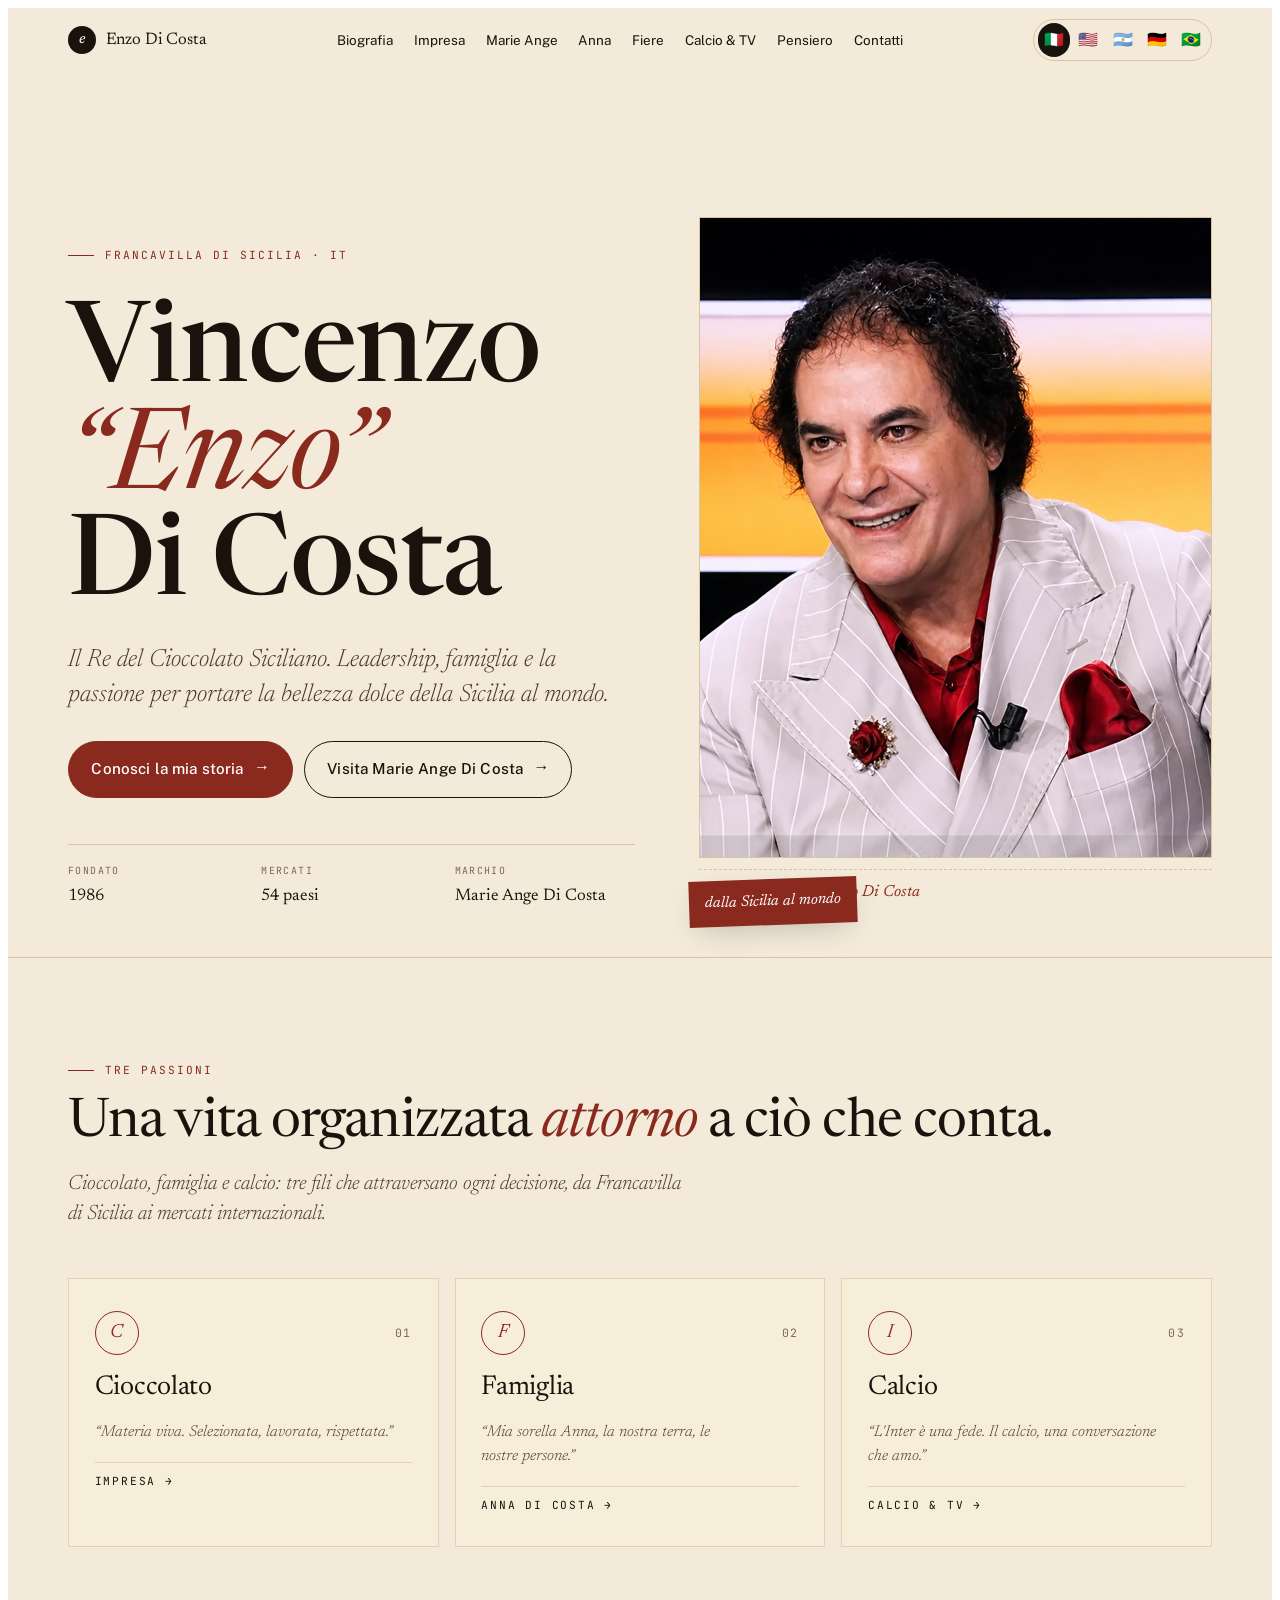
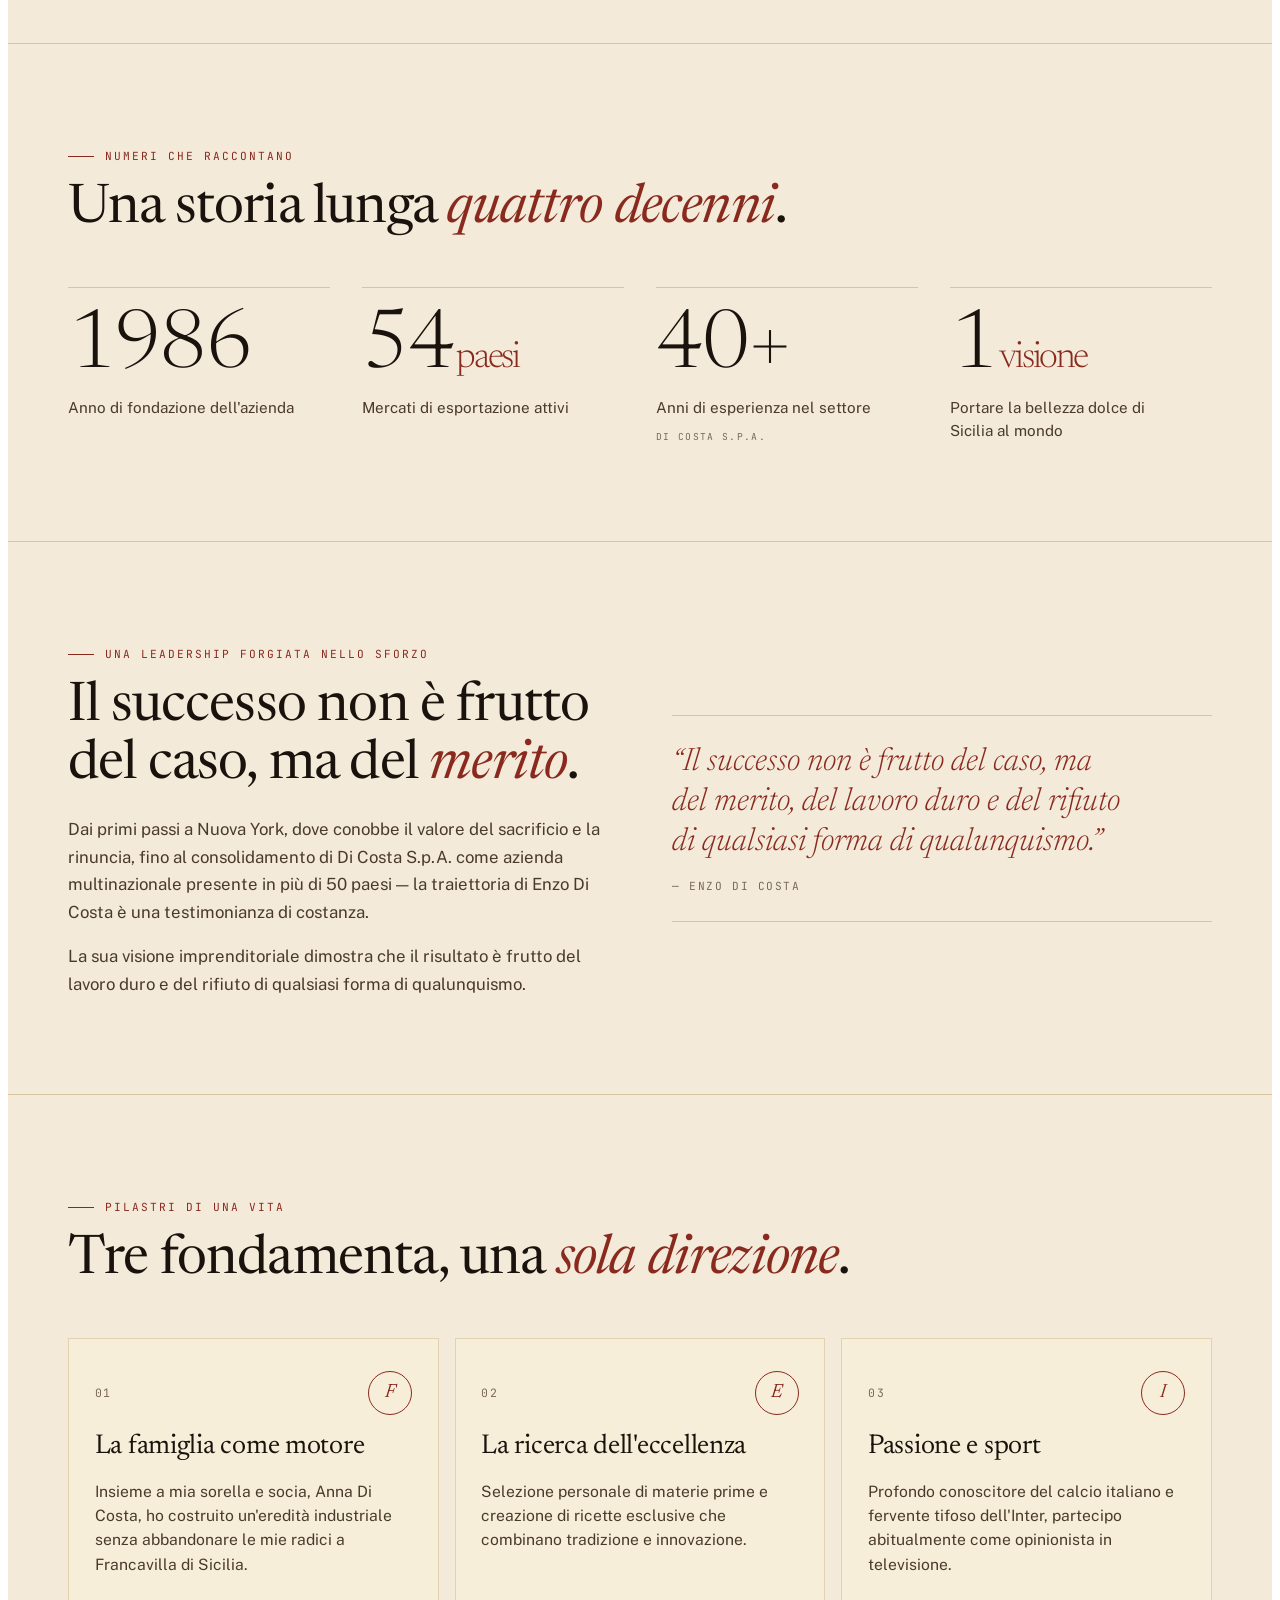
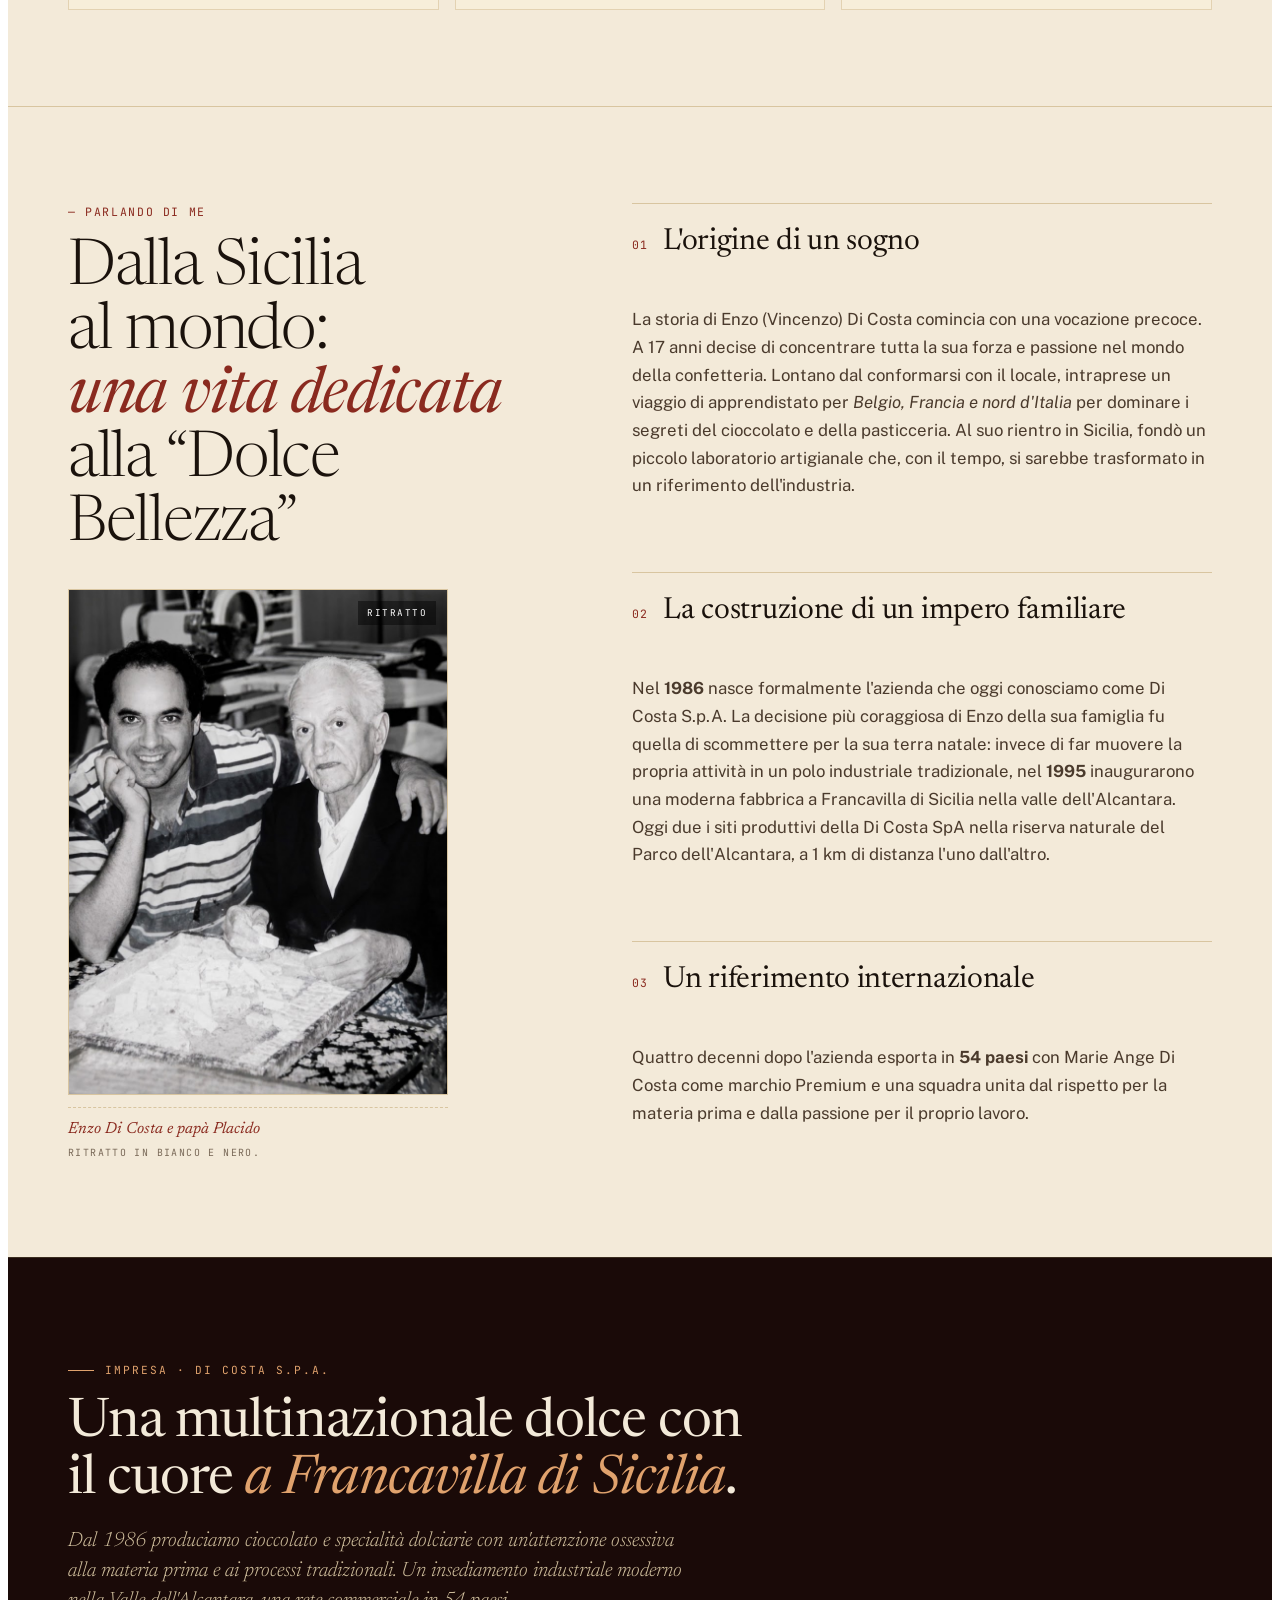
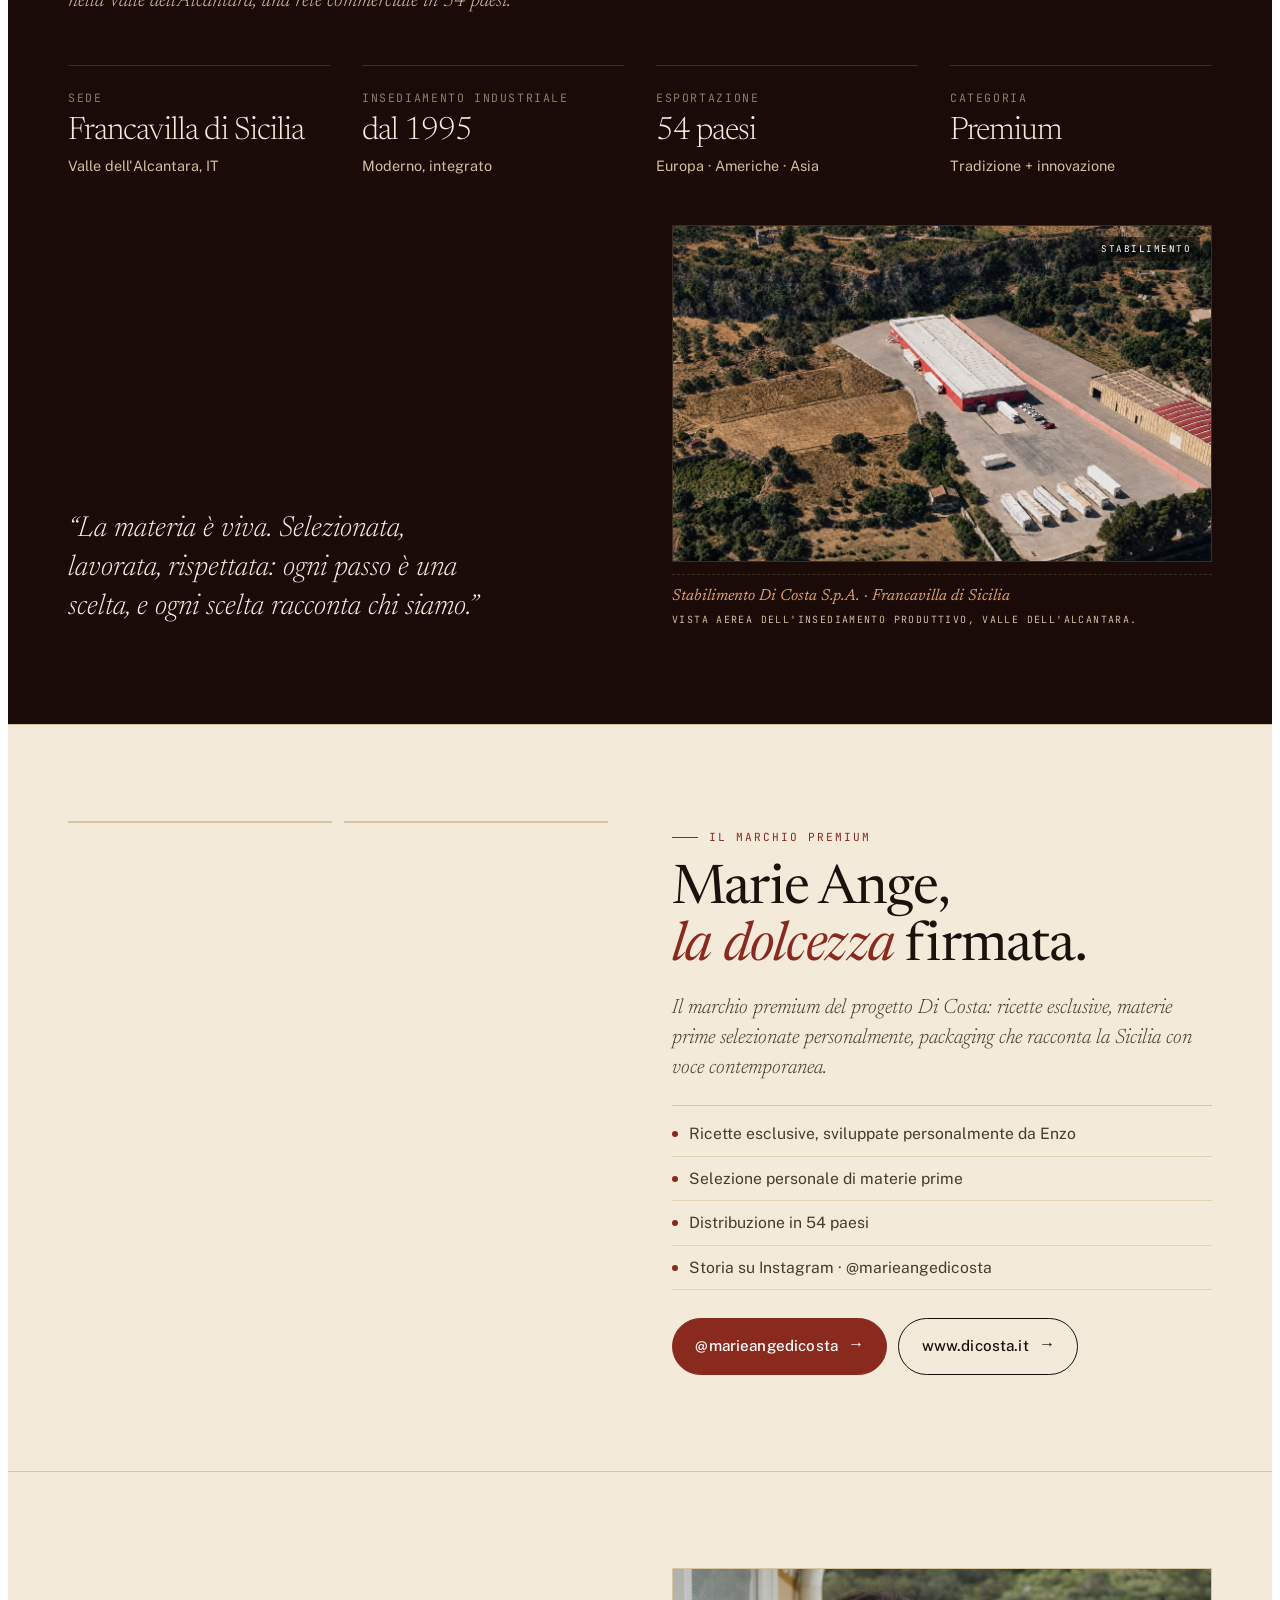
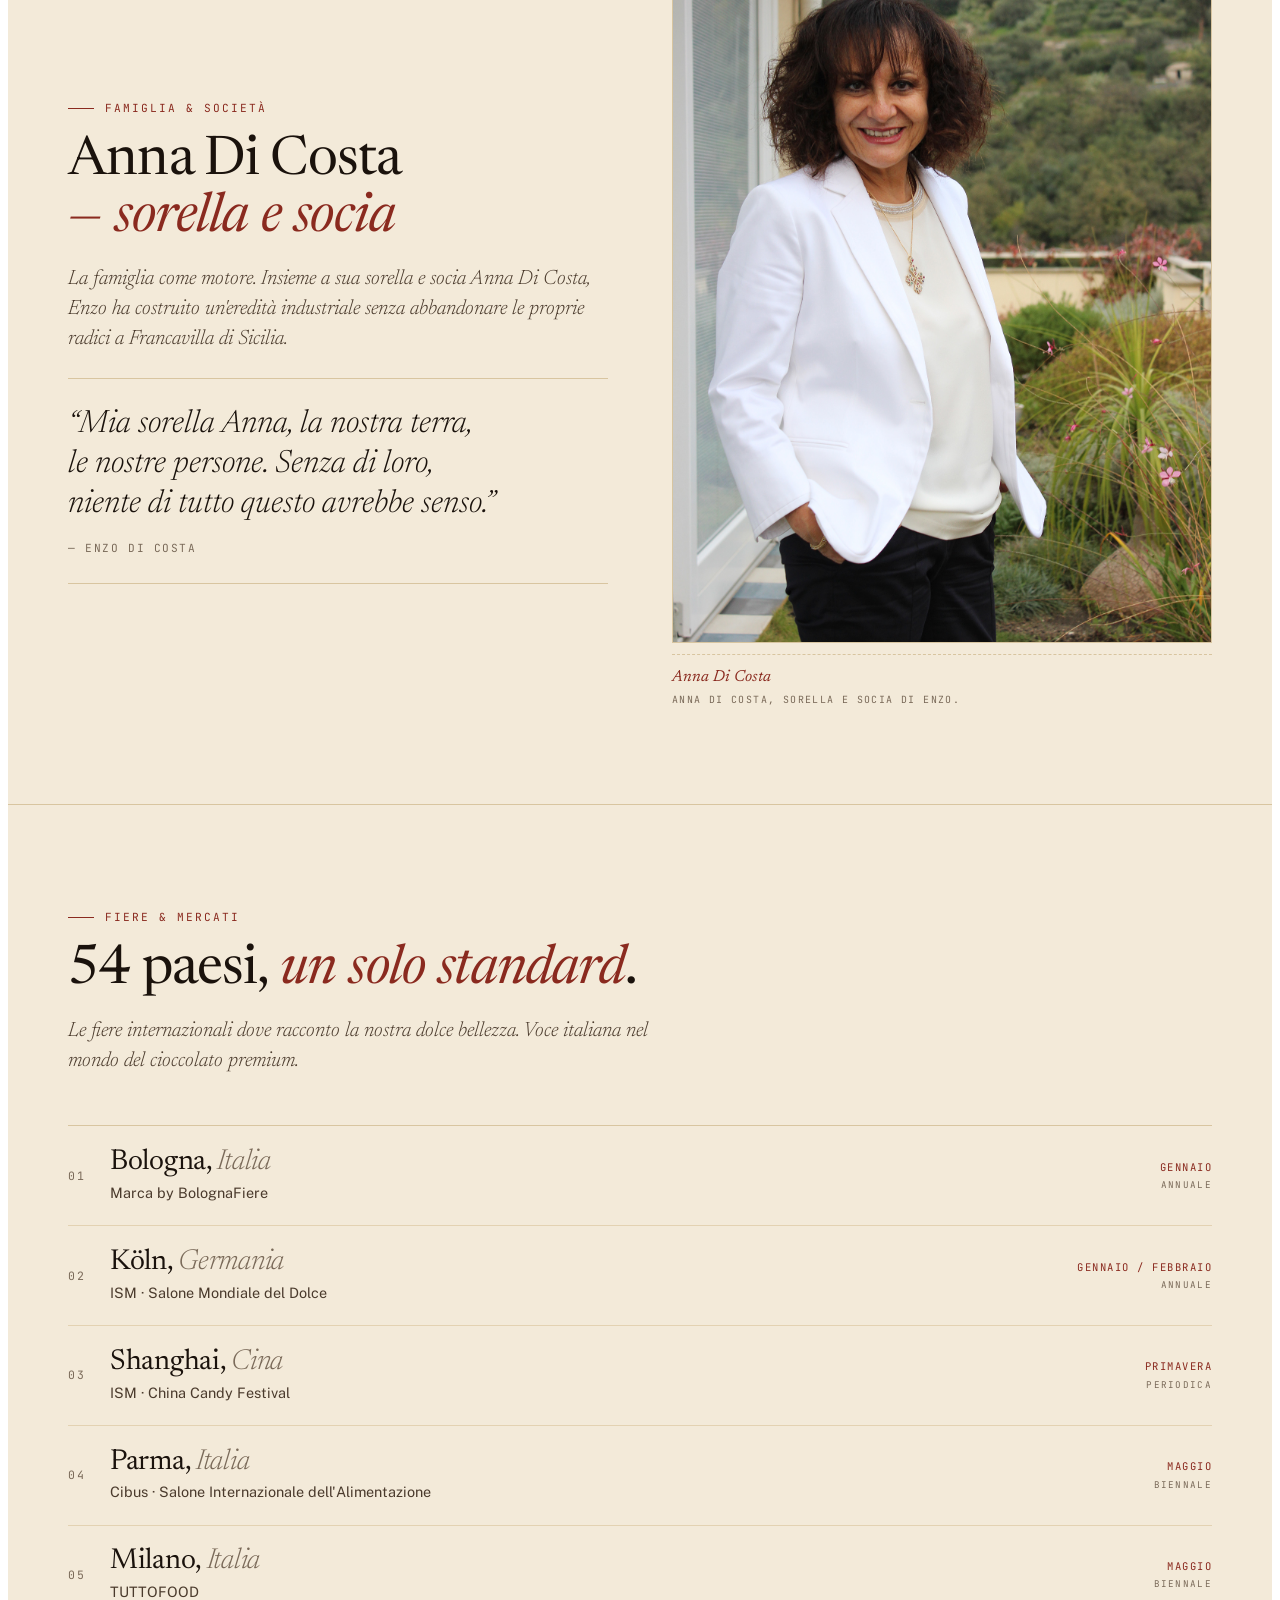
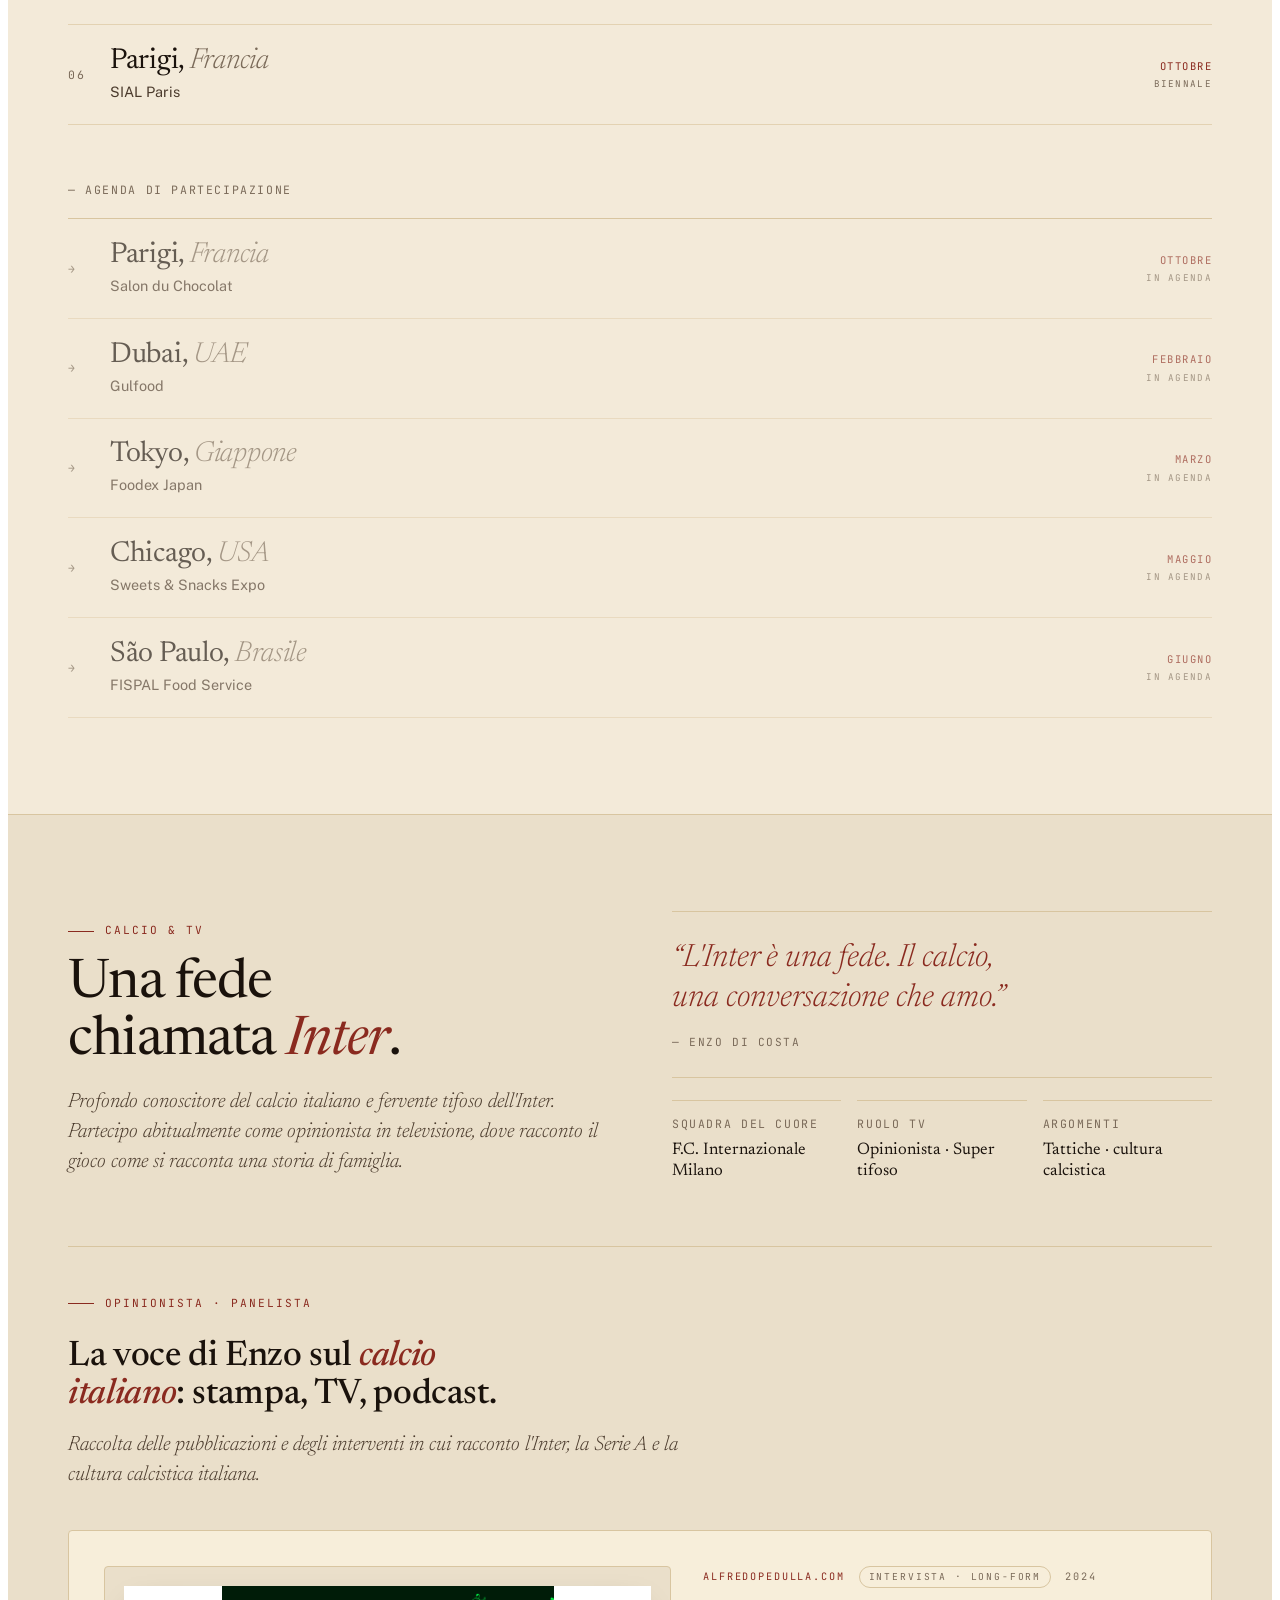
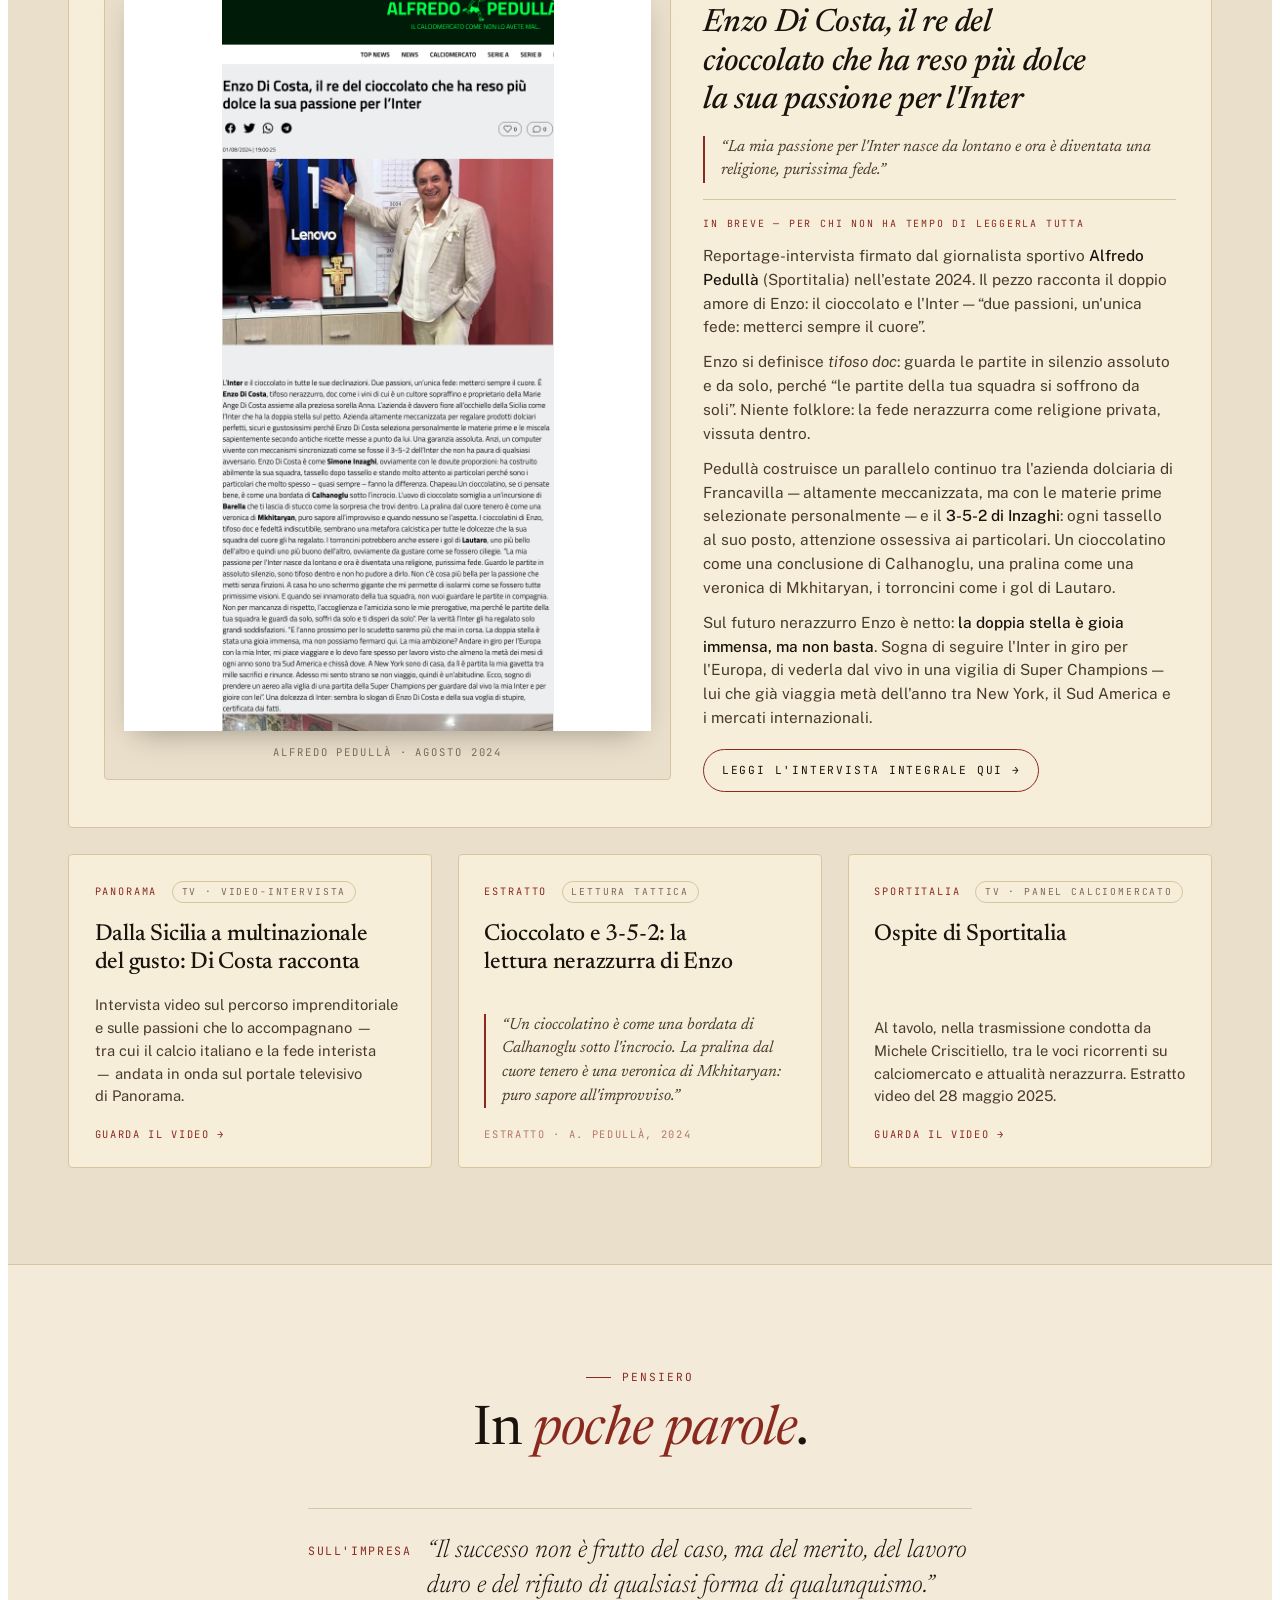
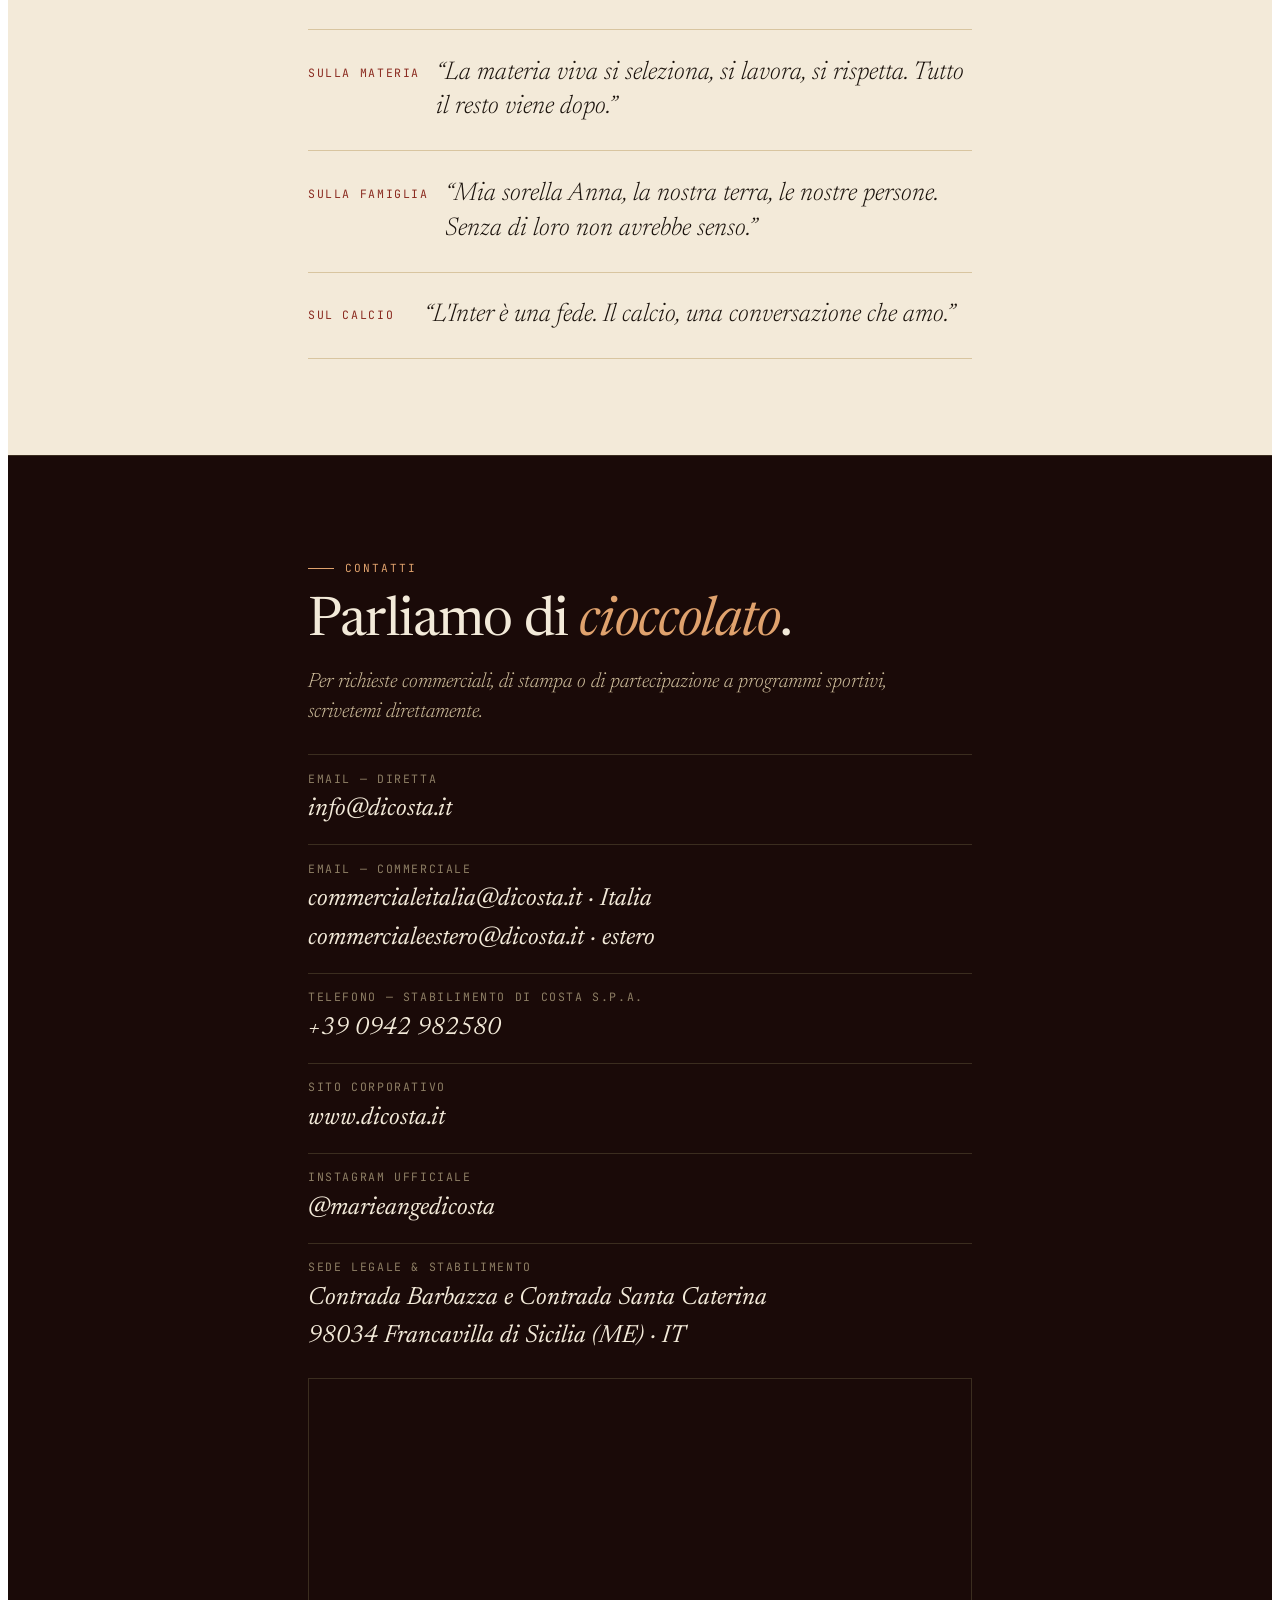
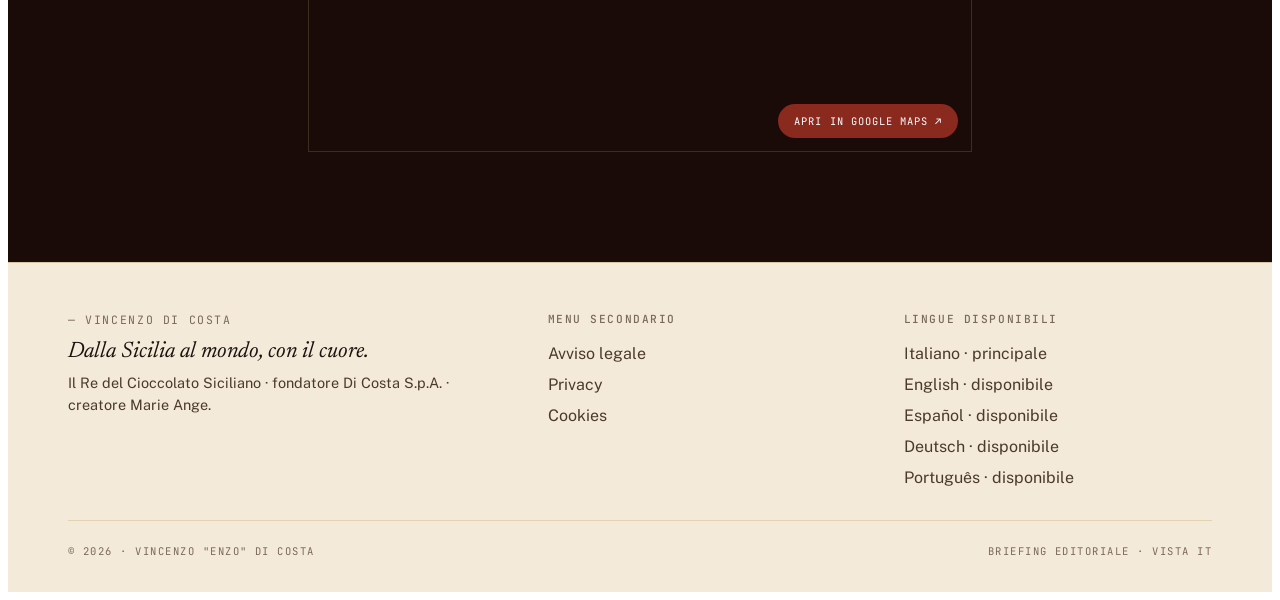
==== commit 78db5ba9: "Auto-publish: sync desde Website (2026-10-12 19:43:50)" ====
--- a/enzodicosta_v06.html
+++ b/enzodicosta_v06.html
@@ -1522,17 +1522,17 @@
     <div class="edc-wrap">
       <div class="edc-grid-2" style="align-items: center;">
         <div>
-          <div class="edc-eyebrow" data-i18n="lead_eyebrow">Un leadership forgiata nello sforzo</div>
+          <div class="edc-eyebrow" data-i18n="lead_eyebrow">Una leadership forgiata nello sforzo</div>
           <h2 class="edc-display" data-i18n="lead_title">Il successo non è frutto del caso, ma del <em class="edc-accent-italic">merito</em>.</h2>
           <p style="margin-top: 1.4rem; font-size: 1.05rem; line-height: 1.65; color: var(--edc-ink-soft); max-width: 560px; text-wrap: pretty;" data-i18n="lead_p1">
             Dai primi passi a Nuova York, dove conobbe il valore del sacrificio e la rinuncia, fino al consolidamento di Di Costa S.p.A. come azienda multinazionale presente in più di 50 paesi — la traiettoria di Enzo Di Costa è una testimonianza di costanza.
           </p>
           <p style="margin-top: 1rem; font-size: 1.05rem; line-height: 1.65; color: var(--edc-ink-soft); max-width: 560px; text-wrap: pretty;" data-i18n="lead_p2">
-            La sua visione imprenditoriale dimostra che il risultato è frutto del lavoro duro e del rifiuto di qualunque forma di qualunquismo.
+            La sua visione imprenditoriale dimostra che il risultato è frutto del lavoro duro e del rifiuto di qualsiasi forma di qualunquismo.
           </p>
         </div>
         <blockquote class="edc-pull edc-pull--accent">
-          <p data-i18n="pensiero_quote1">“Il successo non è frutto del caso, ma del merito, del lavoro duro e del rifiuto di qualunque forma di qualunquismo.”</p>
+          <p data-i18n="pensiero_quote1">“Il successo non è frutto del caso, ma del merito, del lavoro duro e del rifiuto di qualsiasi forma di qualunquismo.”</p>
           <cite>— Enzo Di Costa</cite>
         </blockquote>
       </div>
@@ -1920,7 +1920,7 @@
       <div style="margin-top: 3rem; display: grid; gap: 0;">
         <article style="padding: 1.6rem 0; border-top: 1px solid var(--edc-line); display: grid; grid-template-columns: auto 1fr; gap: 1rem; align-items: start;">
           <span class="edc-mono" style="color: var(--edc-accent); margin-top: 0.5rem; min-width: 100px;" data-i18n="pensiero_label1">Sull'impresa</span>
-          <p style="font-family: var(--edc-f-serif); font-style: italic; font-weight: 300; font-size: clamp(1.2rem, 3vw, 1.6rem); line-height: 1.35; text-wrap: pretty;" data-i18n="pensiero_quote1">“Il successo non è frutto del caso, ma del merito, del lavoro duro e del rifiuto di qualunque forma di qualunquismo.”</p>
+          <p style="font-family: var(--edc-f-serif); font-style: italic; font-weight: 300; font-size: clamp(1.2rem, 3vw, 1.6rem); line-height: 1.35; text-wrap: pretty;" data-i18n="pensiero_quote1">“Il successo non è frutto del caso, ma del merito, del lavoro duro e del rifiuto di qualsiasi forma di qualunquismo.”</p>
         </article>
         <article style="padding: 1.6rem 0; border-top: 1px solid var(--edc-line); display: grid; grid-template-columns: auto 1fr; gap: 1rem; align-items: start;">
           <span class="edc-mono" style="color: var(--edc-accent); margin-top: 0.5rem; min-width: 100px;" data-i18n="pensiero_label2">Sulla materia</span>
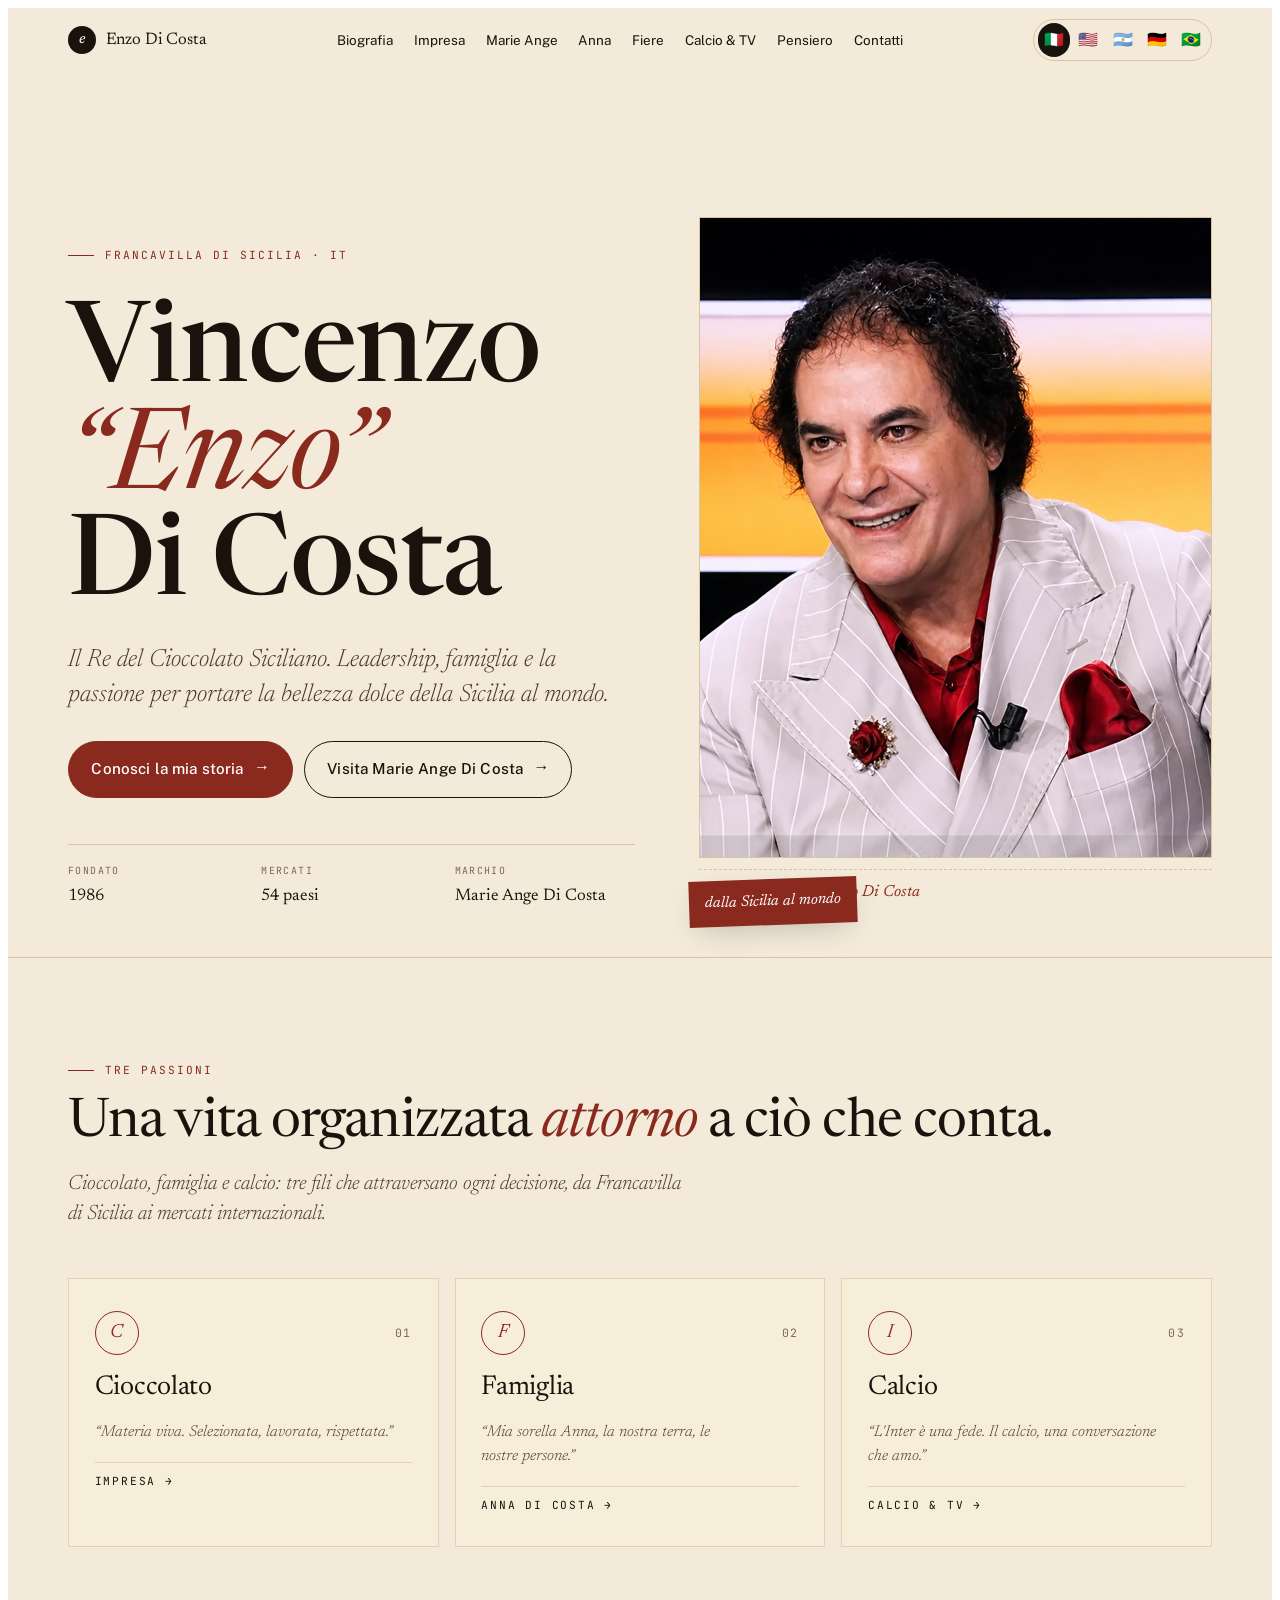
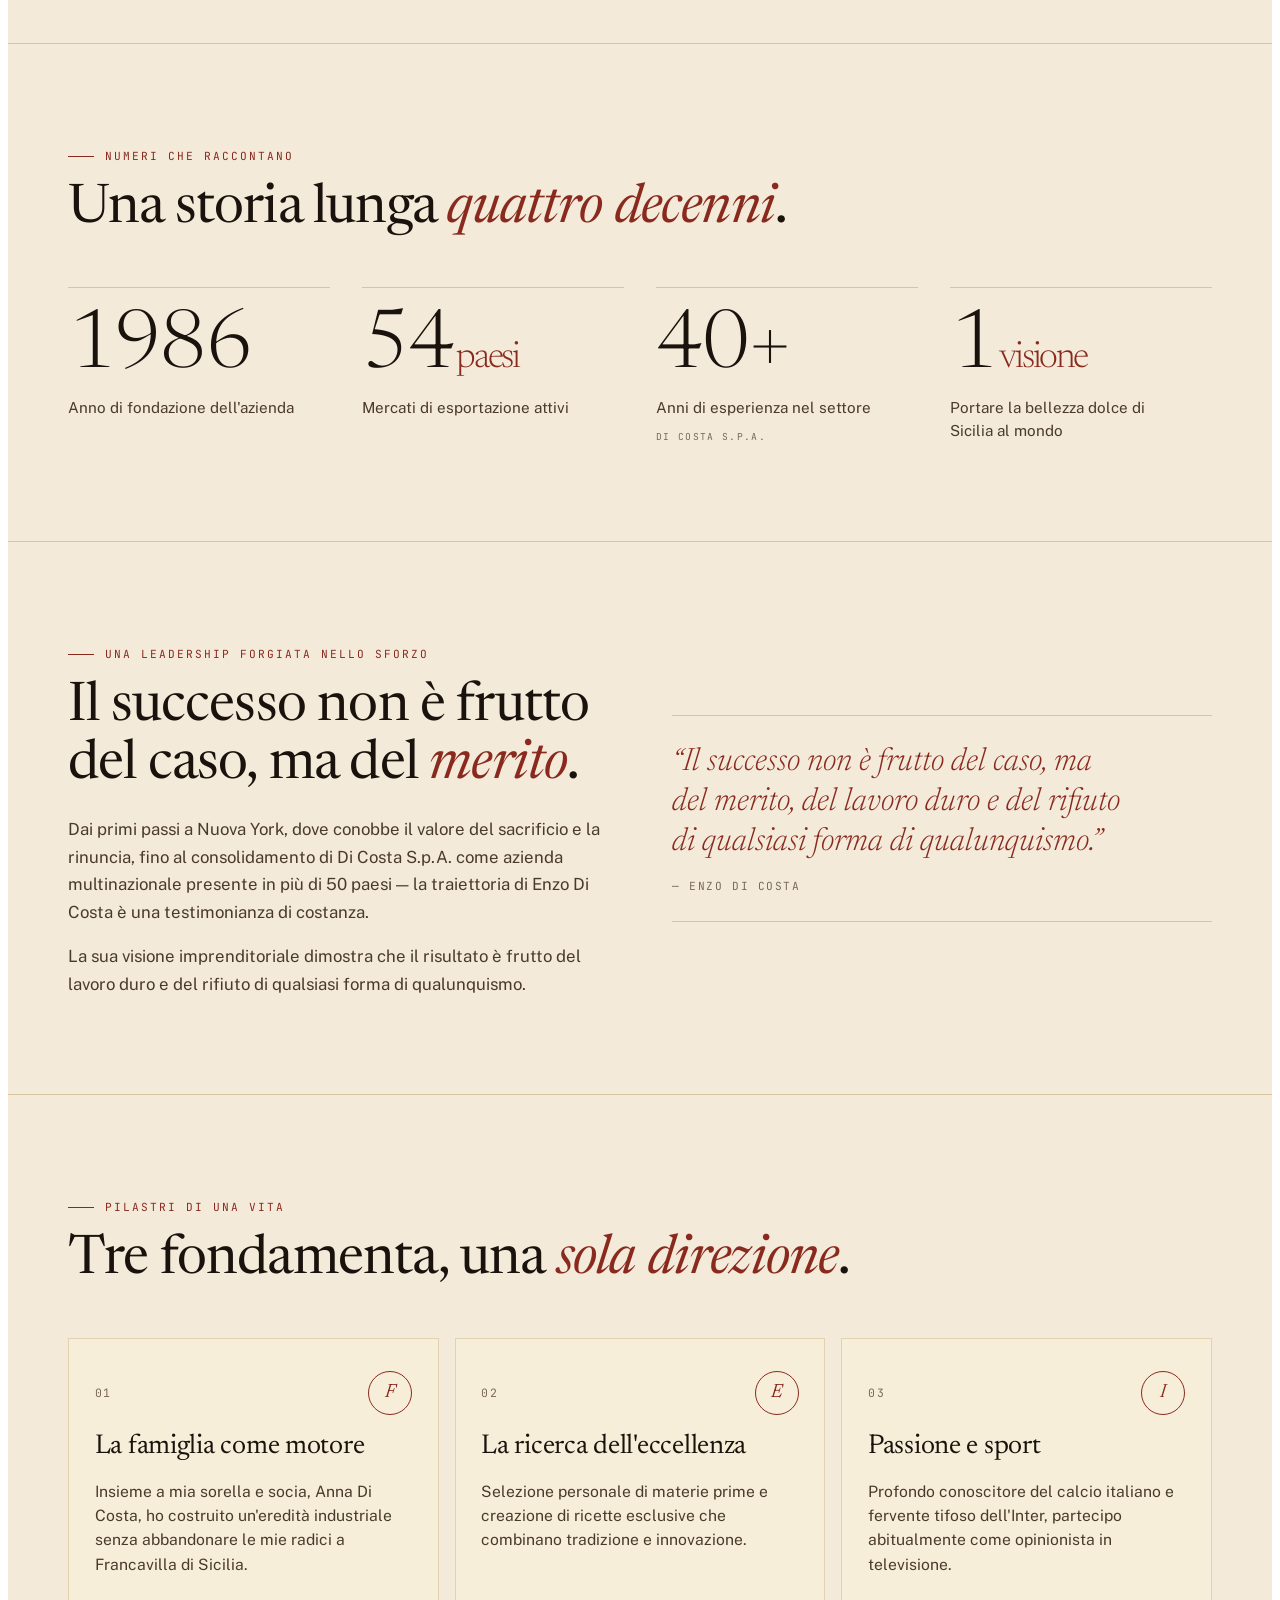
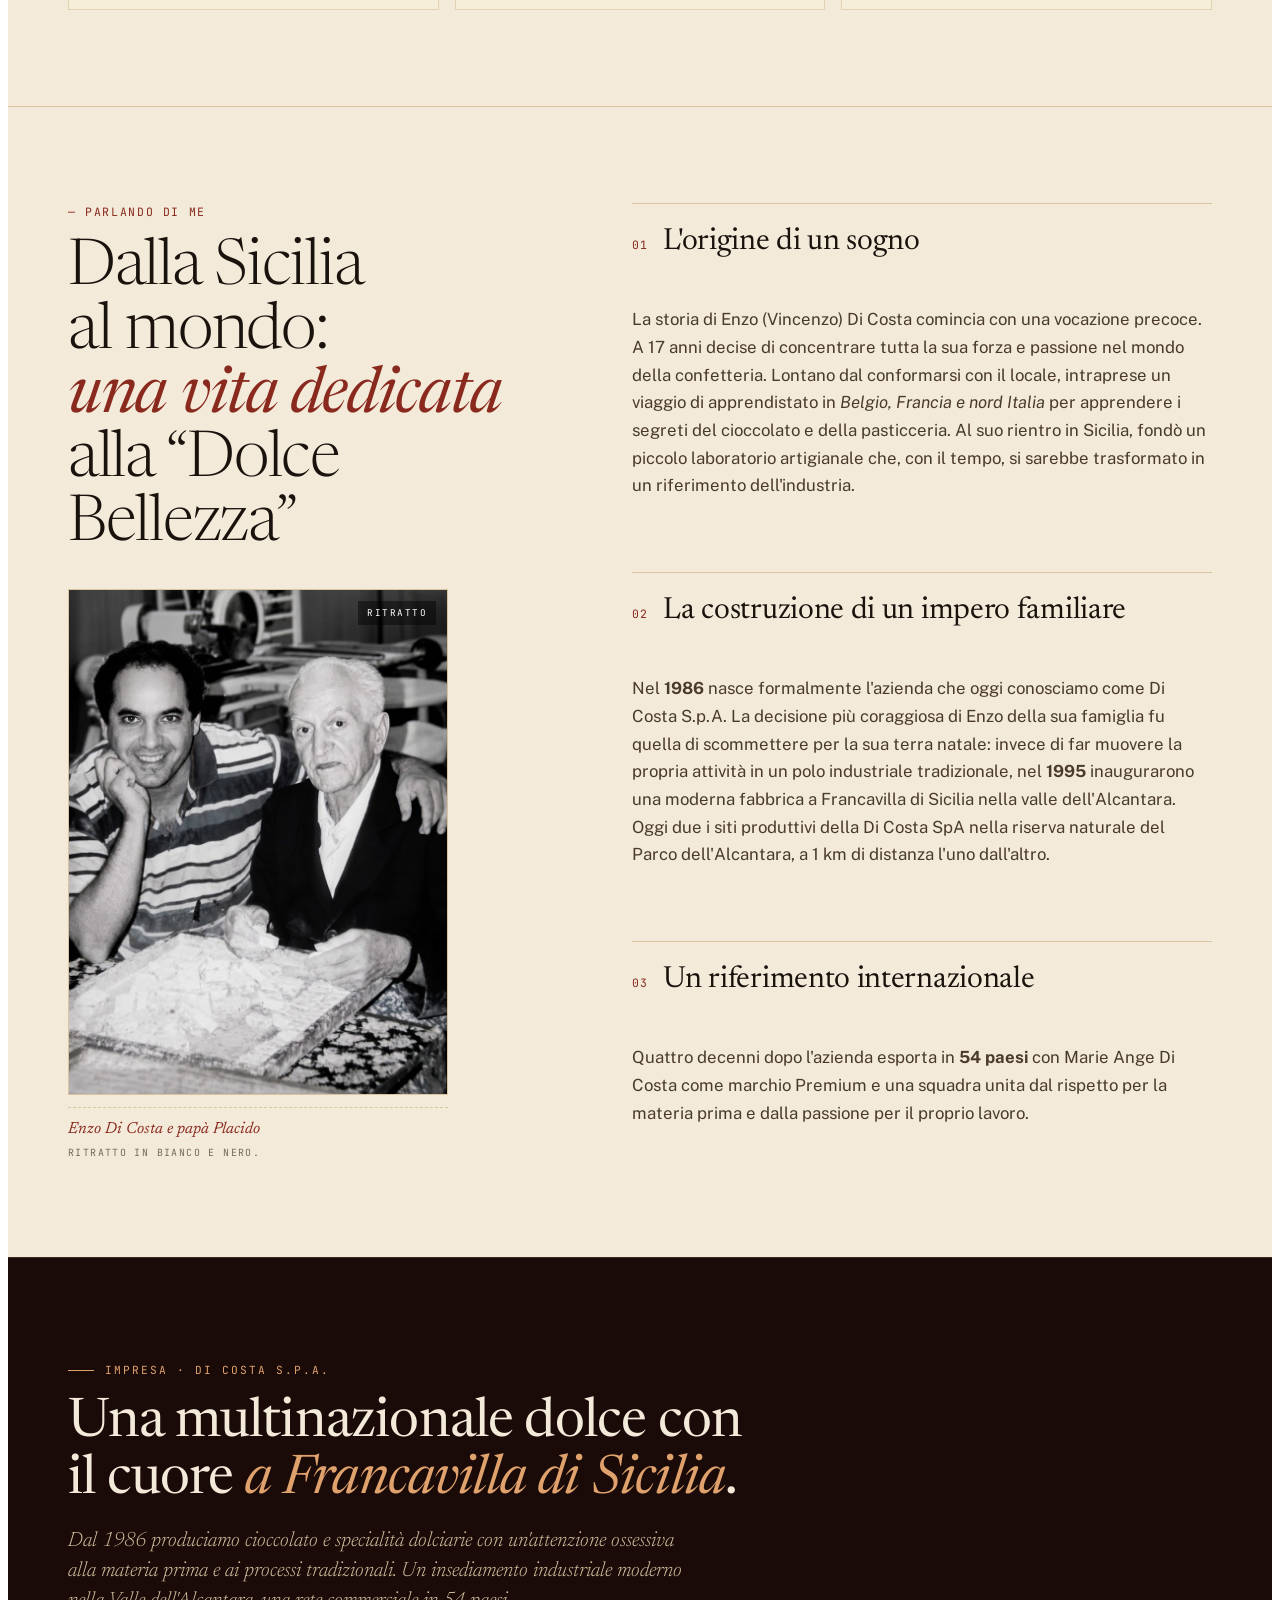
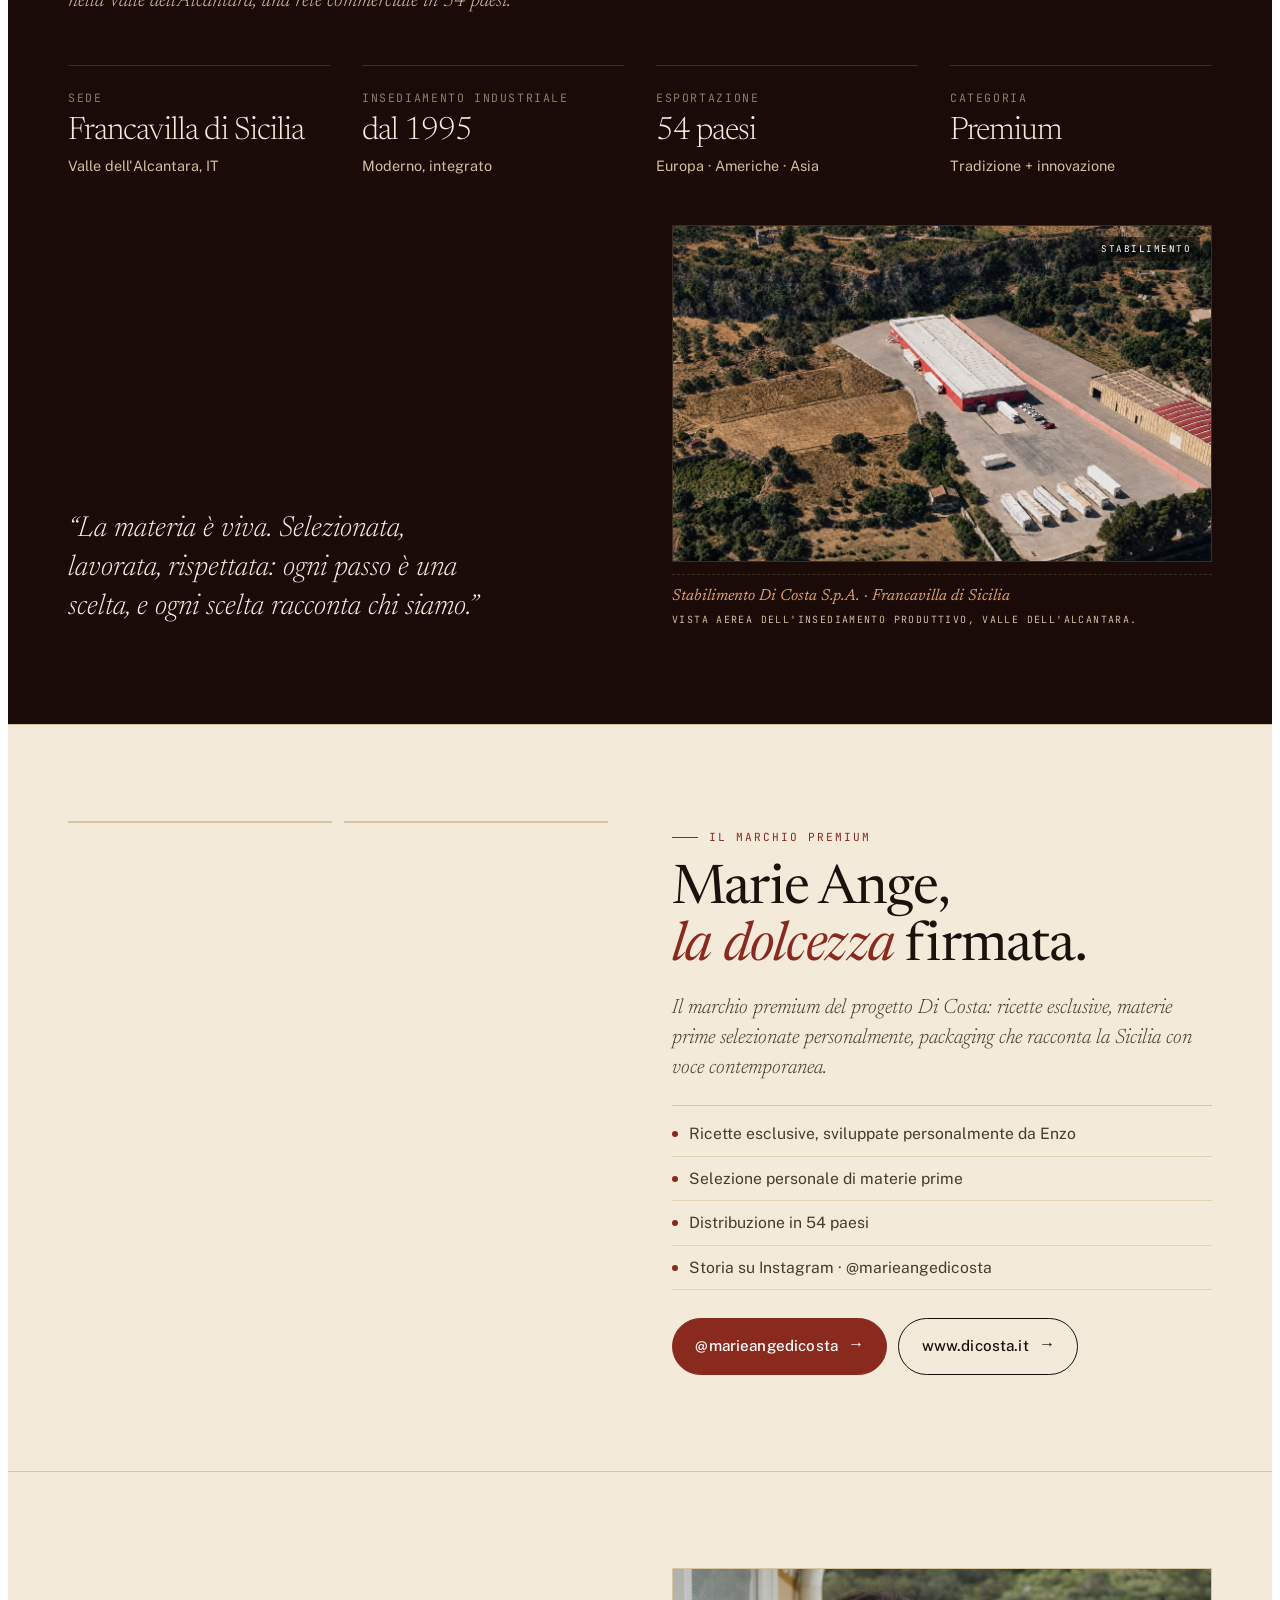
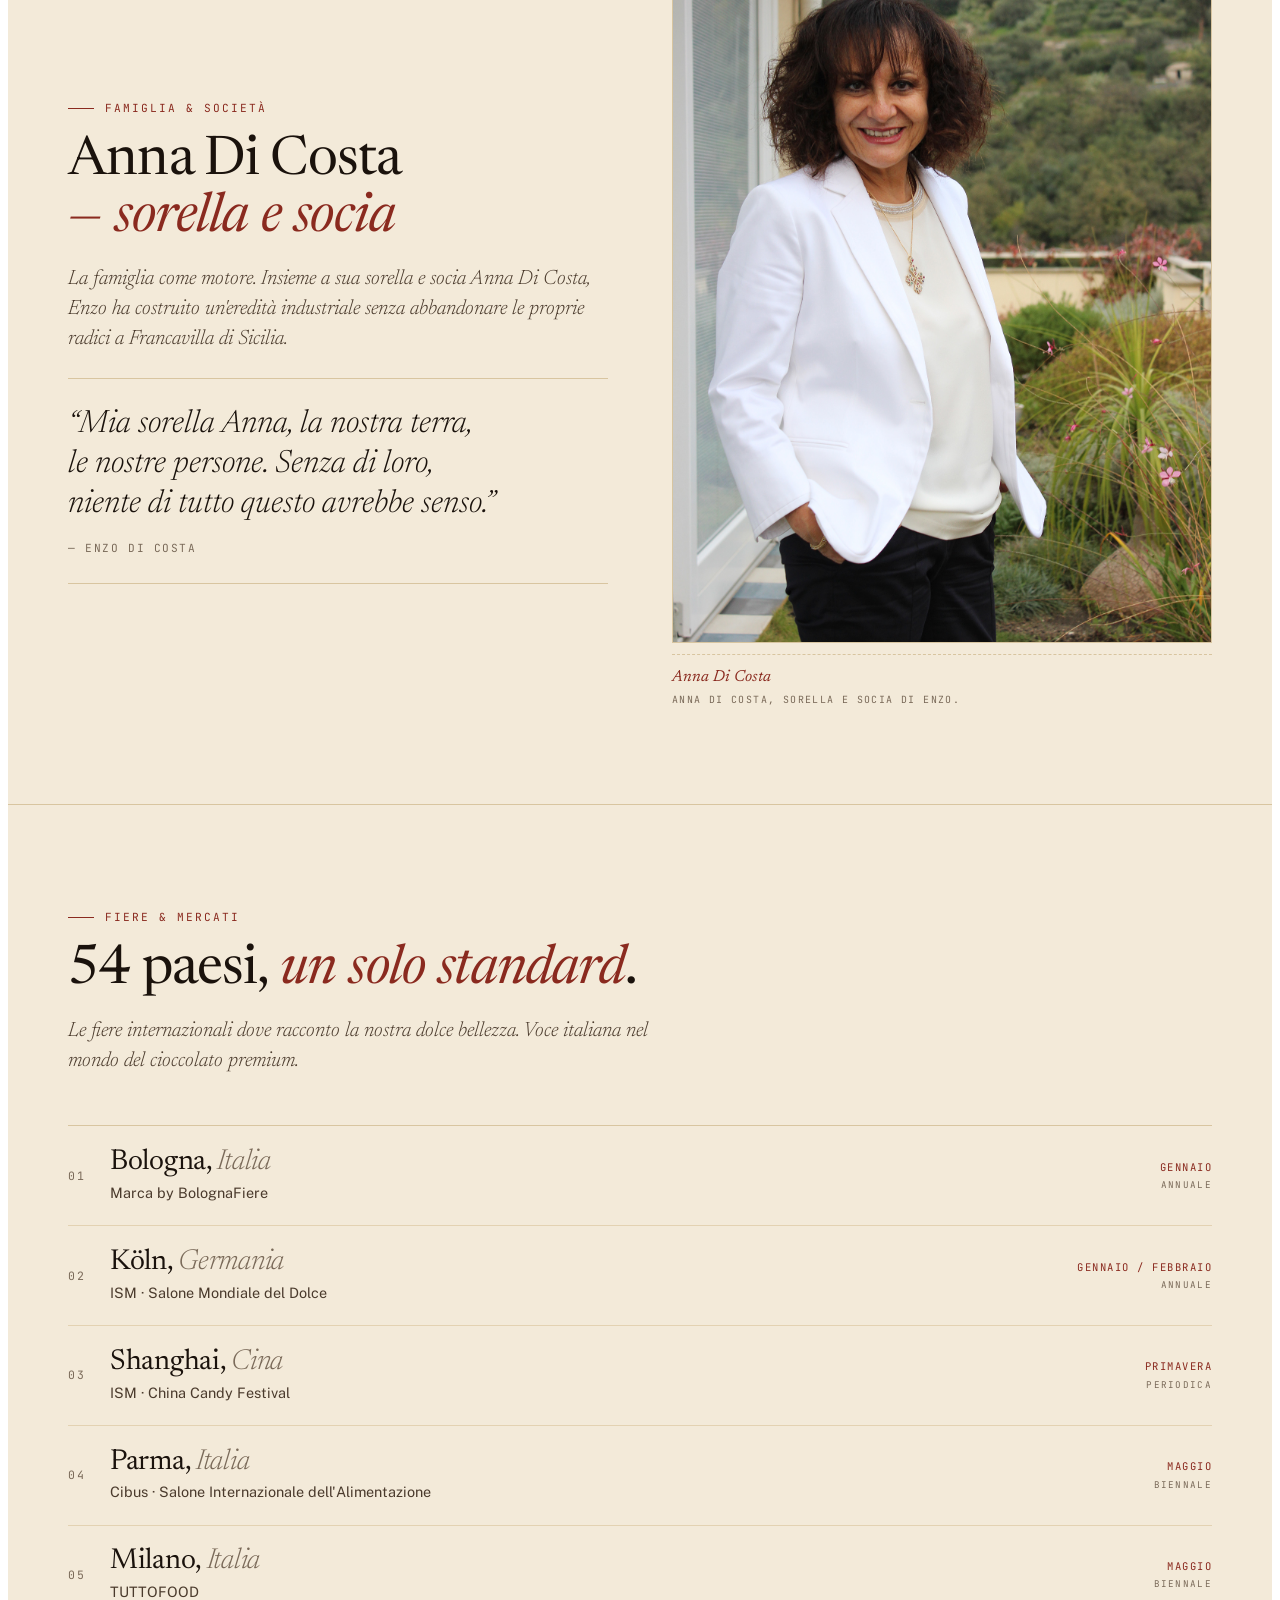
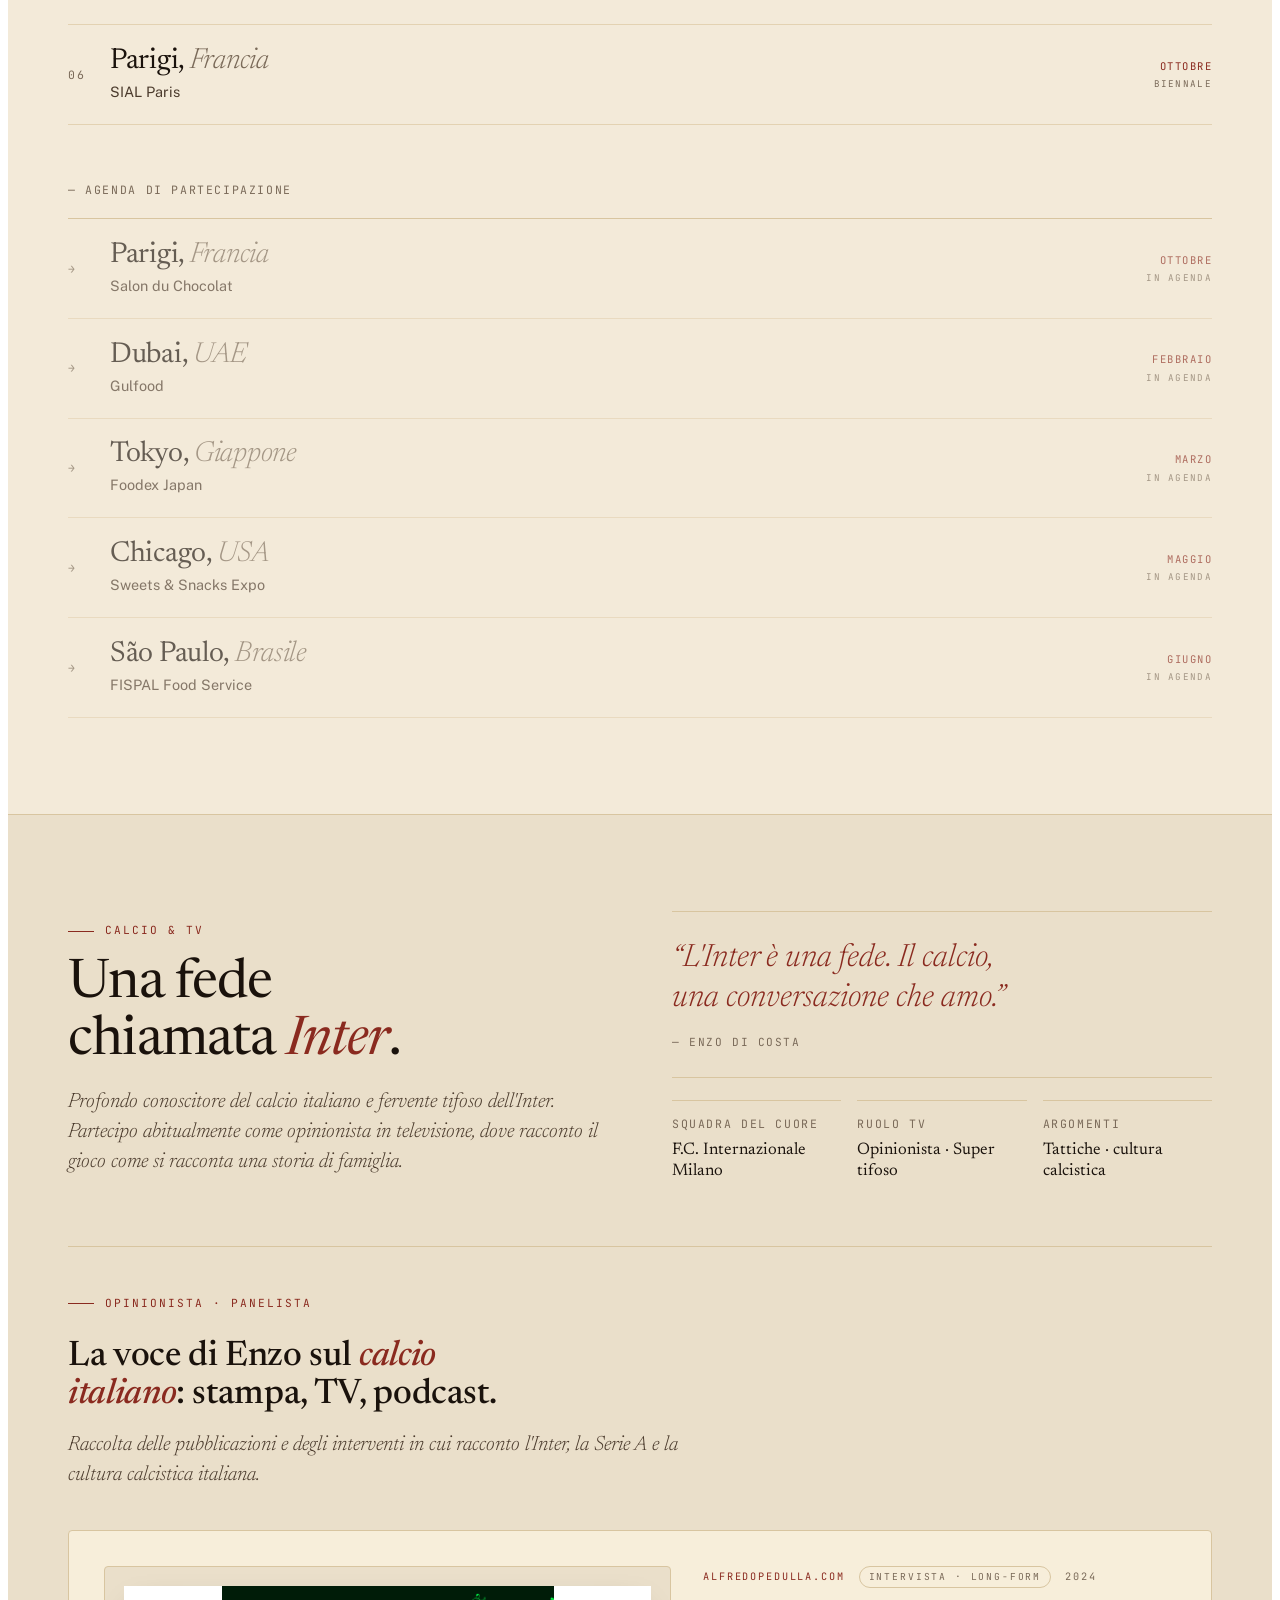
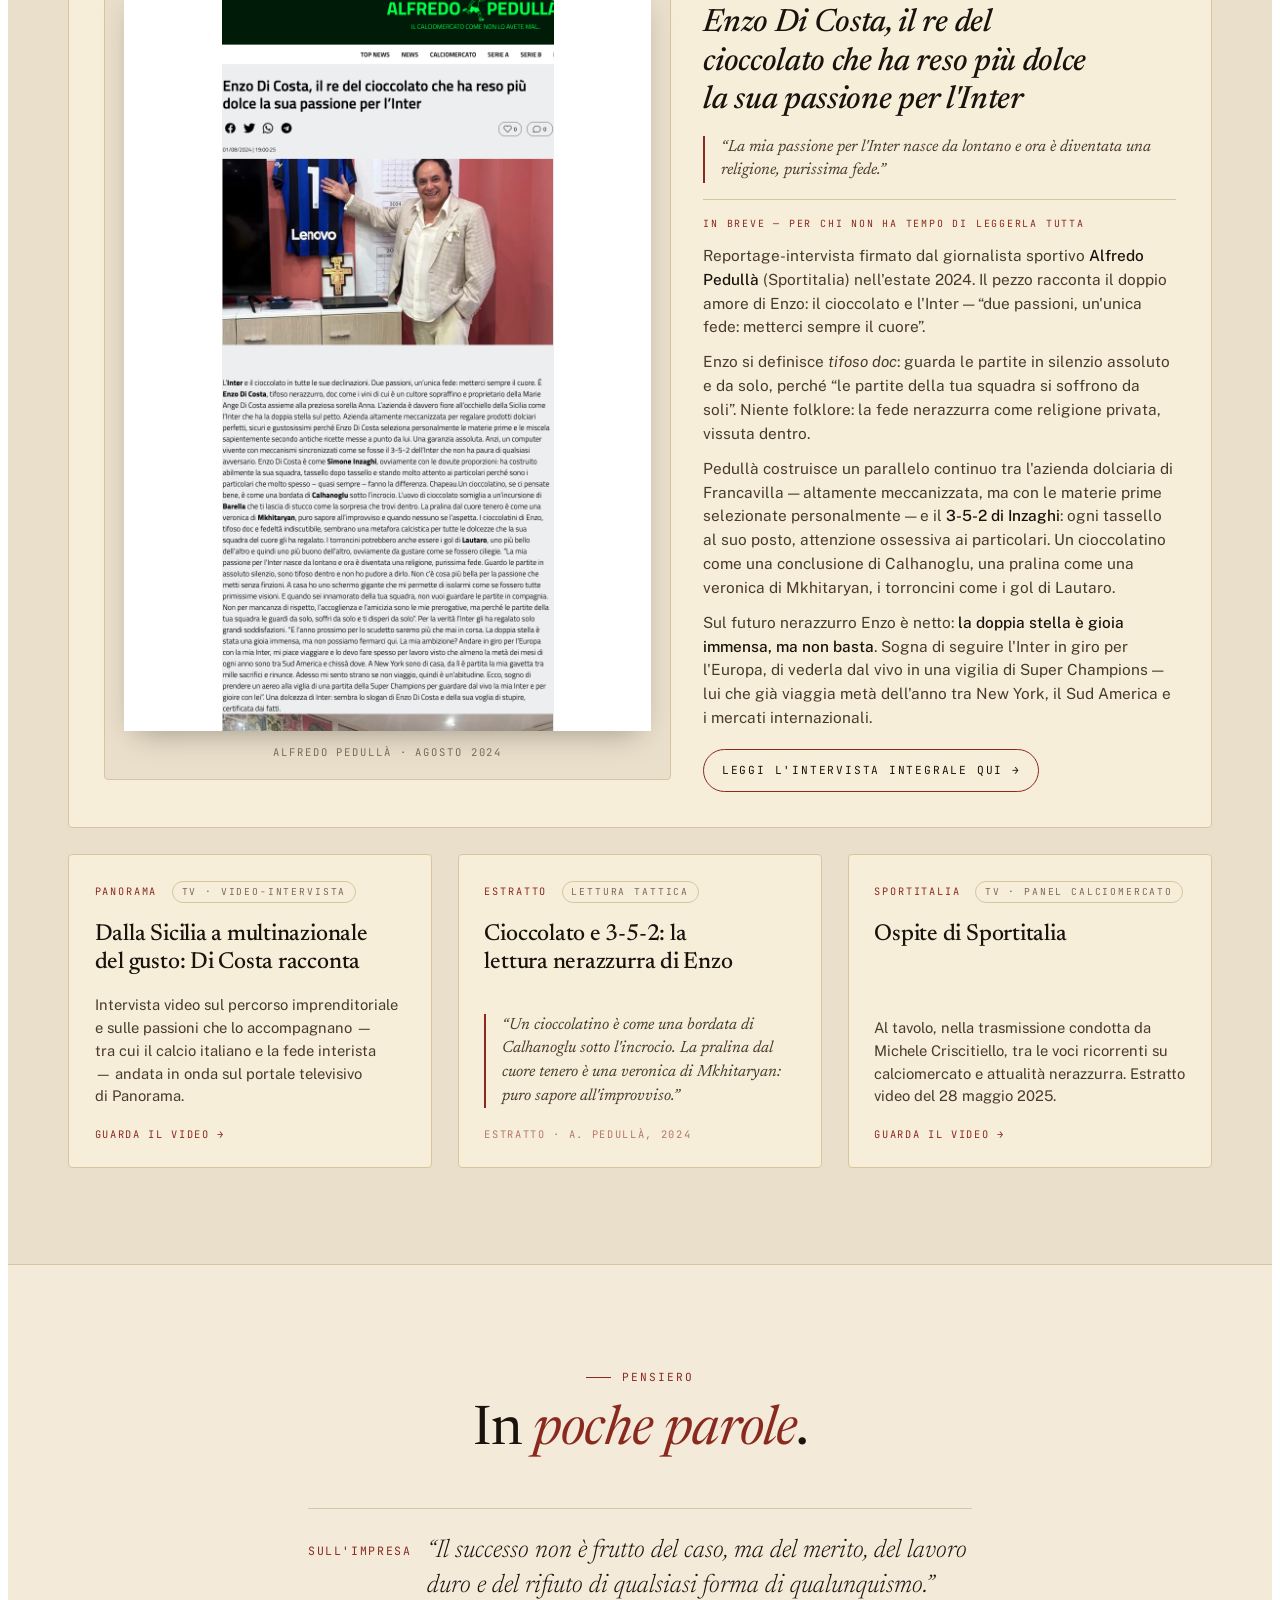
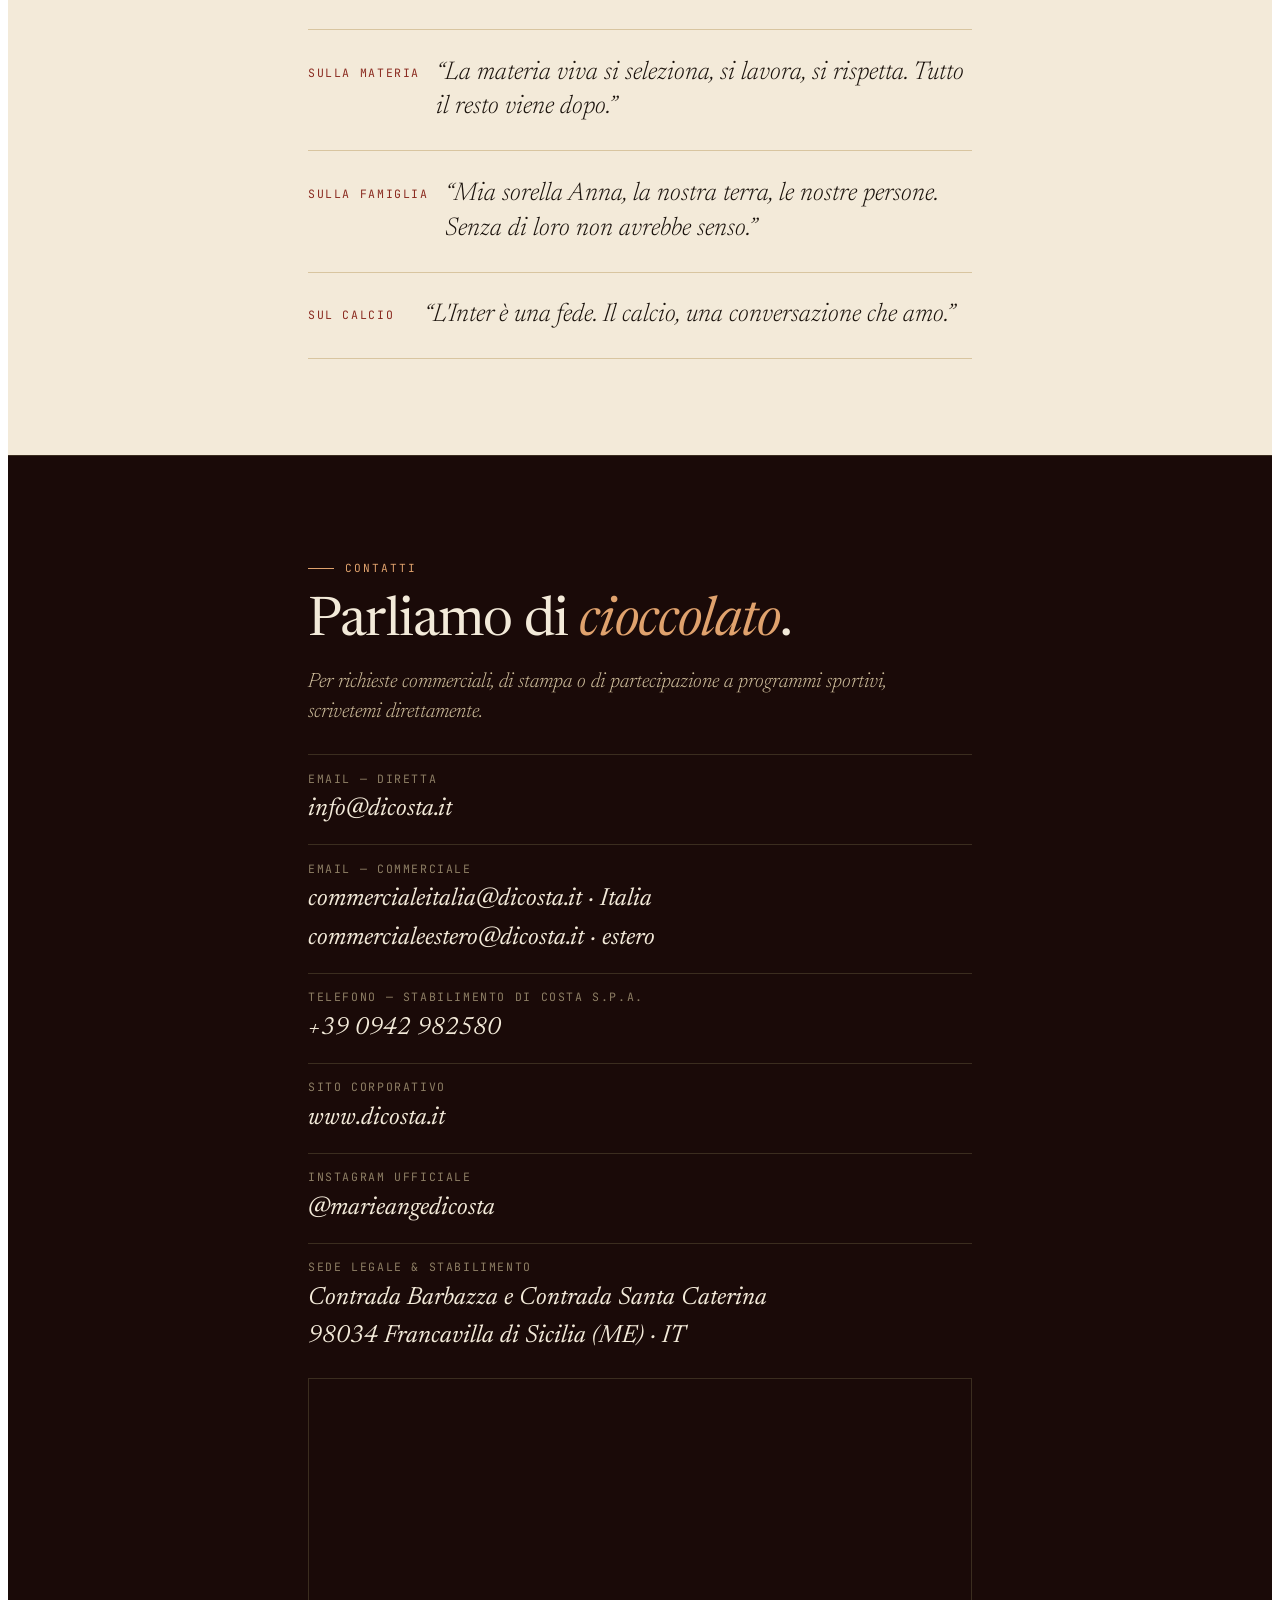
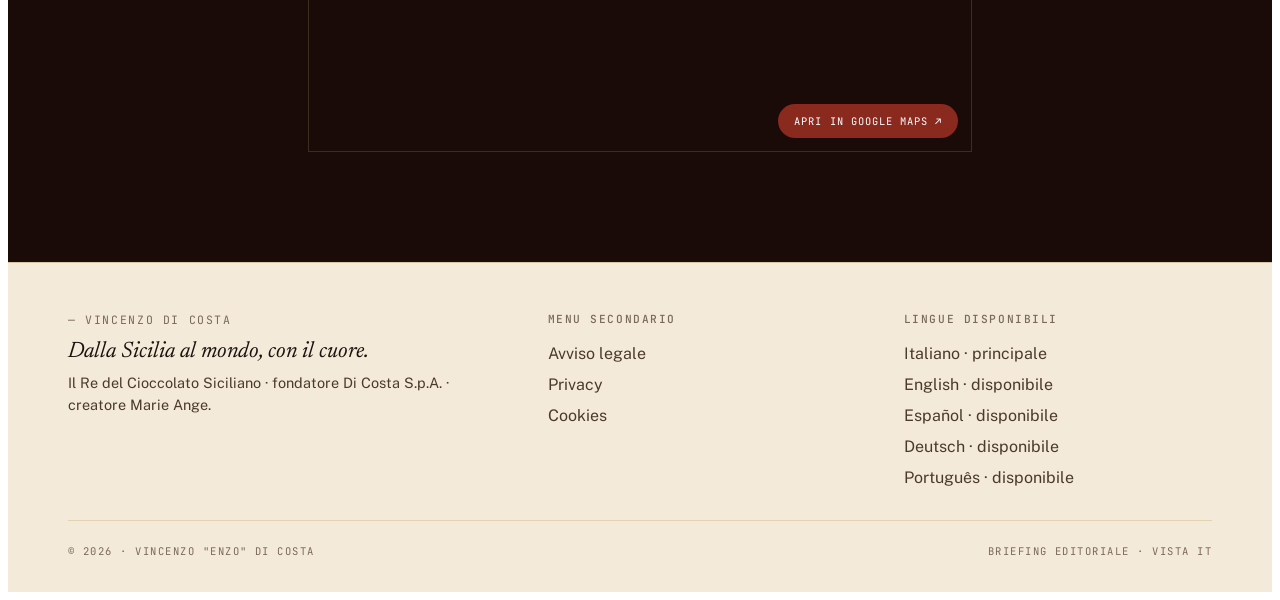
==== commit a7d4e7f2: "Auto-publish: sync desde Website (2026-10-12 19:46:07)" ====
--- a/enzodicosta_v06.html
+++ b/enzodicosta_v06.html
@@ -1592,7 +1592,7 @@
         <div style="display: grid; gap: 2.4rem;">
           <article class="edc-chapter">
             <div class="edc-chapter__head"><span class="edc-chapter__num">01</span><h3 data-i18n="ch1_title">L'origine di un sogno</h3></div>
-            <p data-i18n="ch1_p">La storia di Enzo (Vincenzo) Di Costa comincia con una vocazione precoce. A 17 anni decise di concentrare tutta la sua forza e passione nel mondo della confetteria. Lontano dal conformarsi con il locale, intraprese un viaggio di apprendistato per <em>Belgio, Francia e nord d'Italia</em> per dominare i segreti del cioccolato e della pasticceria. Al suo rientro in Sicilia, fondò un piccolo laboratorio artigianale che, con il tempo, si sarebbe trasformato in un riferimento dell'industria.</p>
+            <p data-i18n="ch1_p">La storia di Enzo (Vincenzo) Di Costa comincia con una vocazione precoce. A 17 anni decise di concentrare tutta la sua forza e passione nel mondo della confetteria. Lontano dal conformarsi con il locale, intraprese un viaggio di apprendistato in <em>Belgio, Francia e nord Italia</em> per apprendere i segreti del cioccolato e della pasticceria. Al suo rientro in Sicilia, fondò un piccolo laboratorio artigianale che, con il tempo, si sarebbe trasformato in un riferimento dell'industria.</p>
           </article>
           <article class="edc-chapter">
             <div class="edc-chapter__head"><span class="edc-chapter__num">02</span><h3 data-i18n="ch2_title">La costruzione di un impero familiare</h3></div>
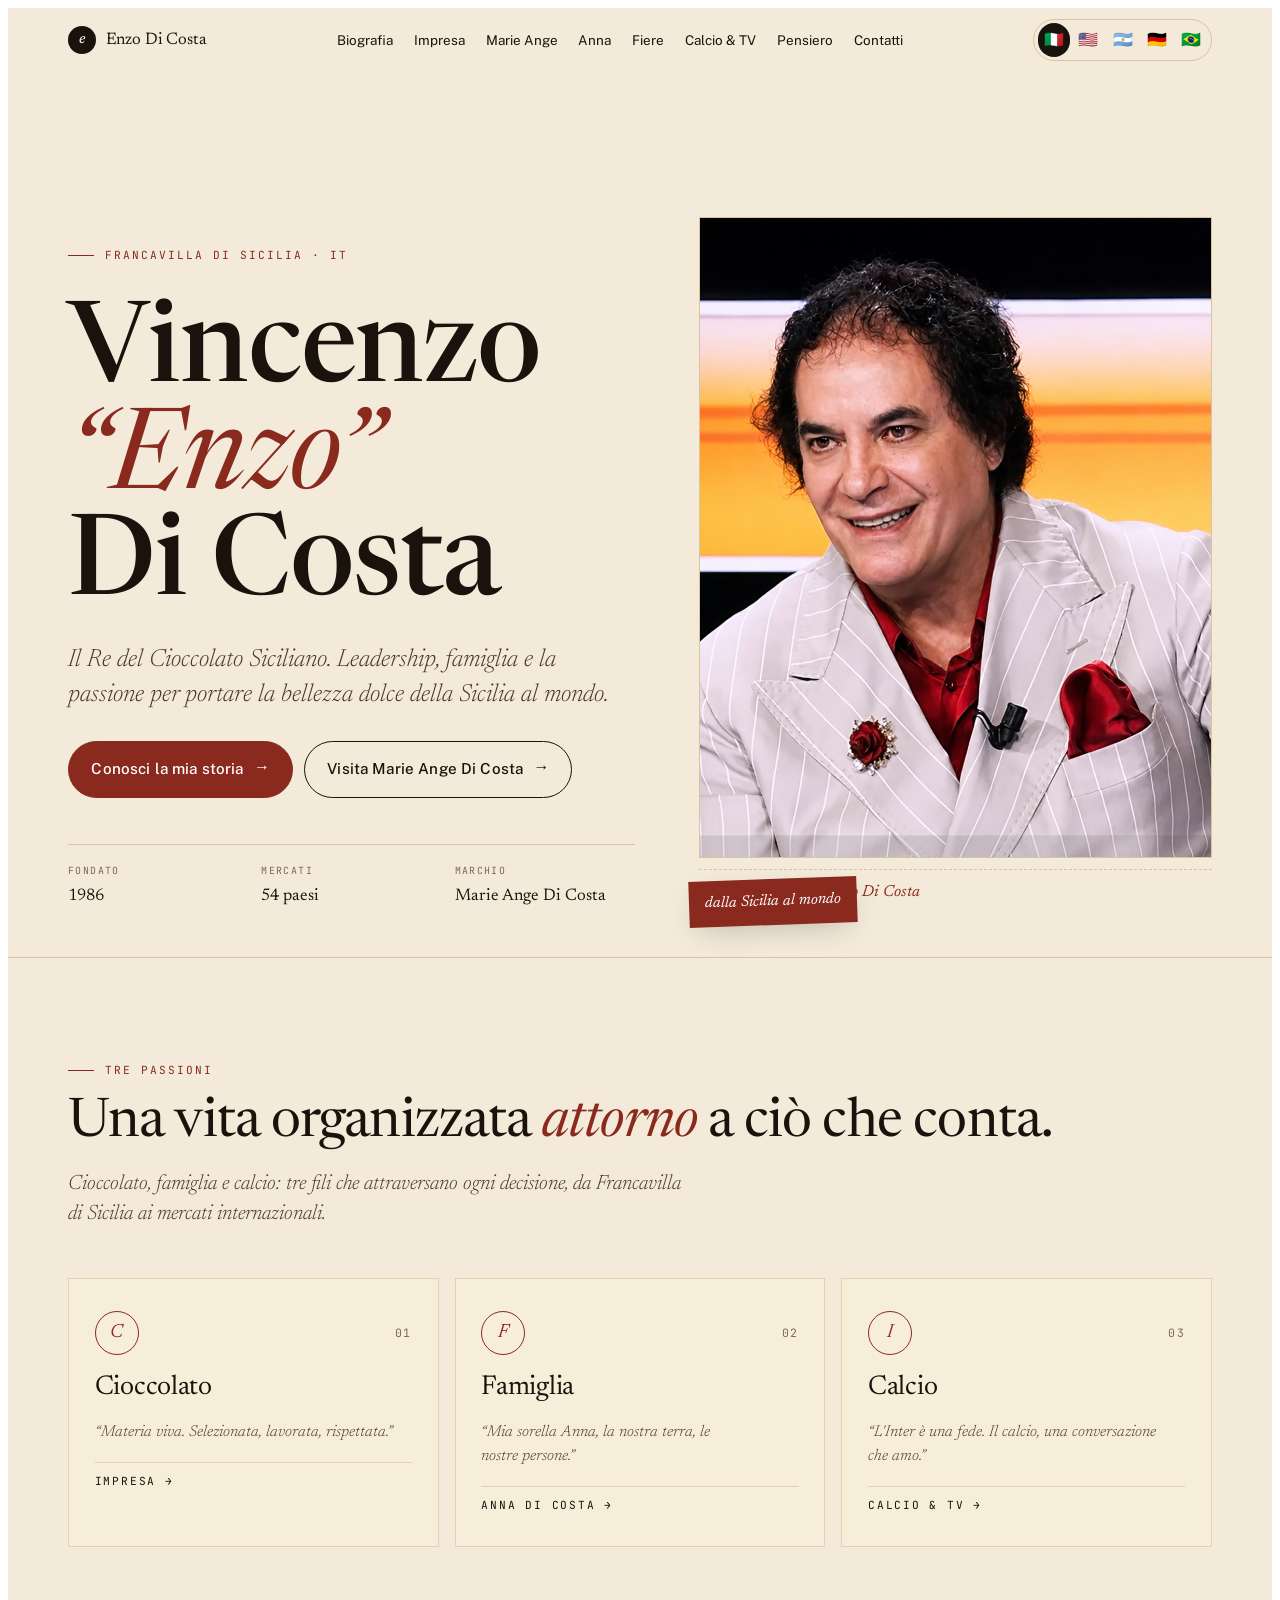
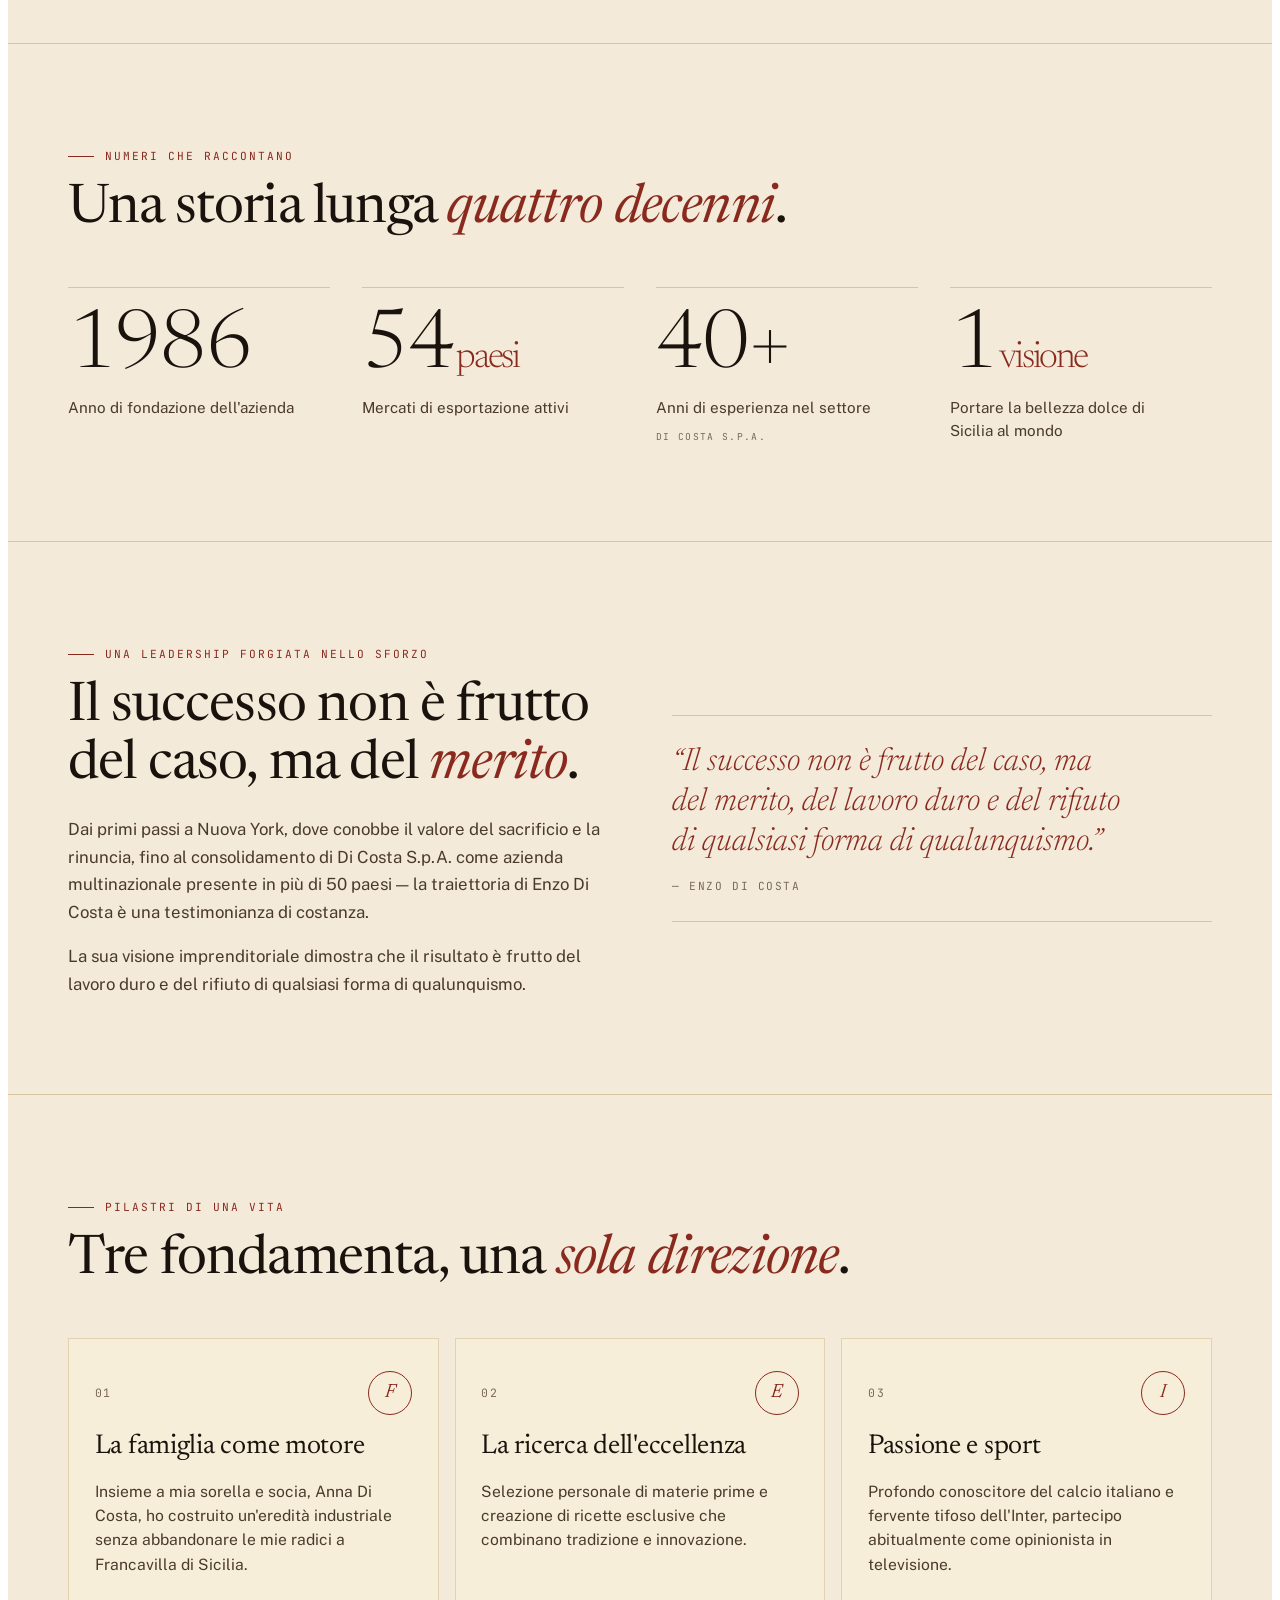
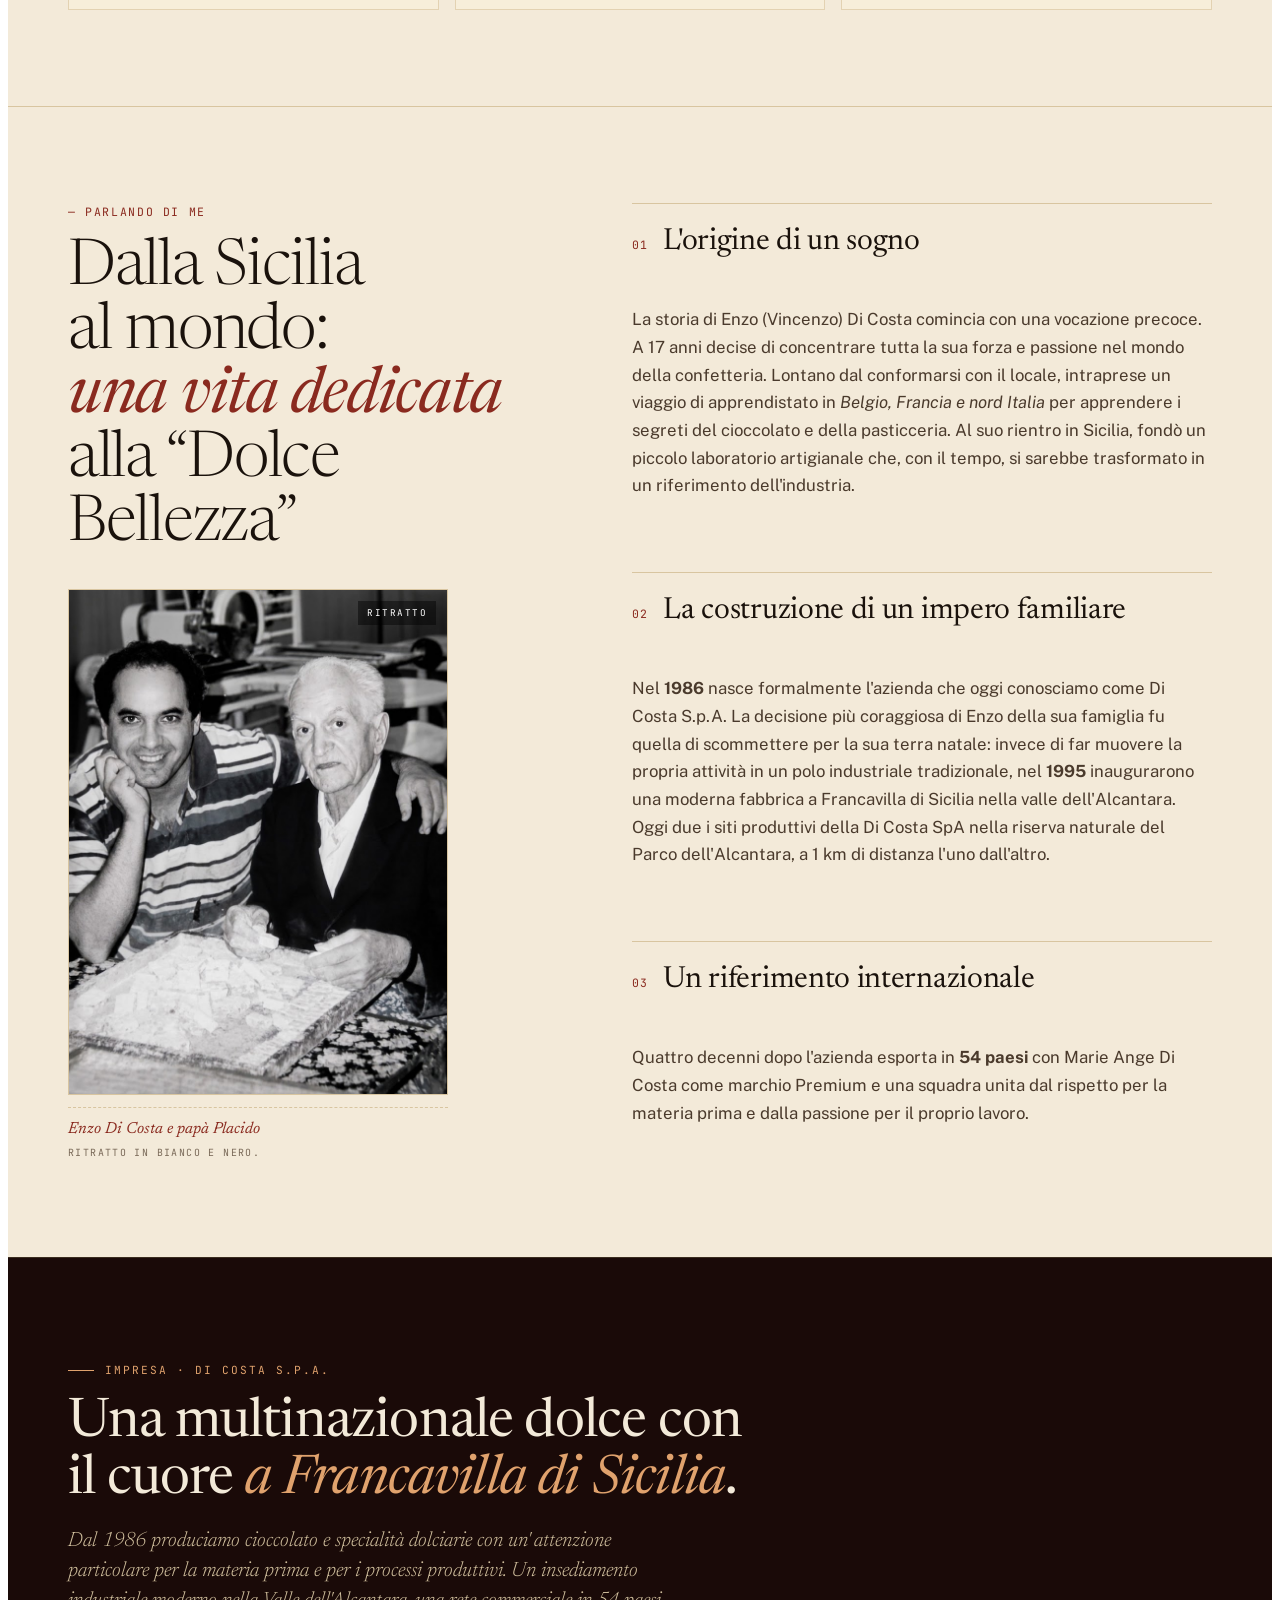
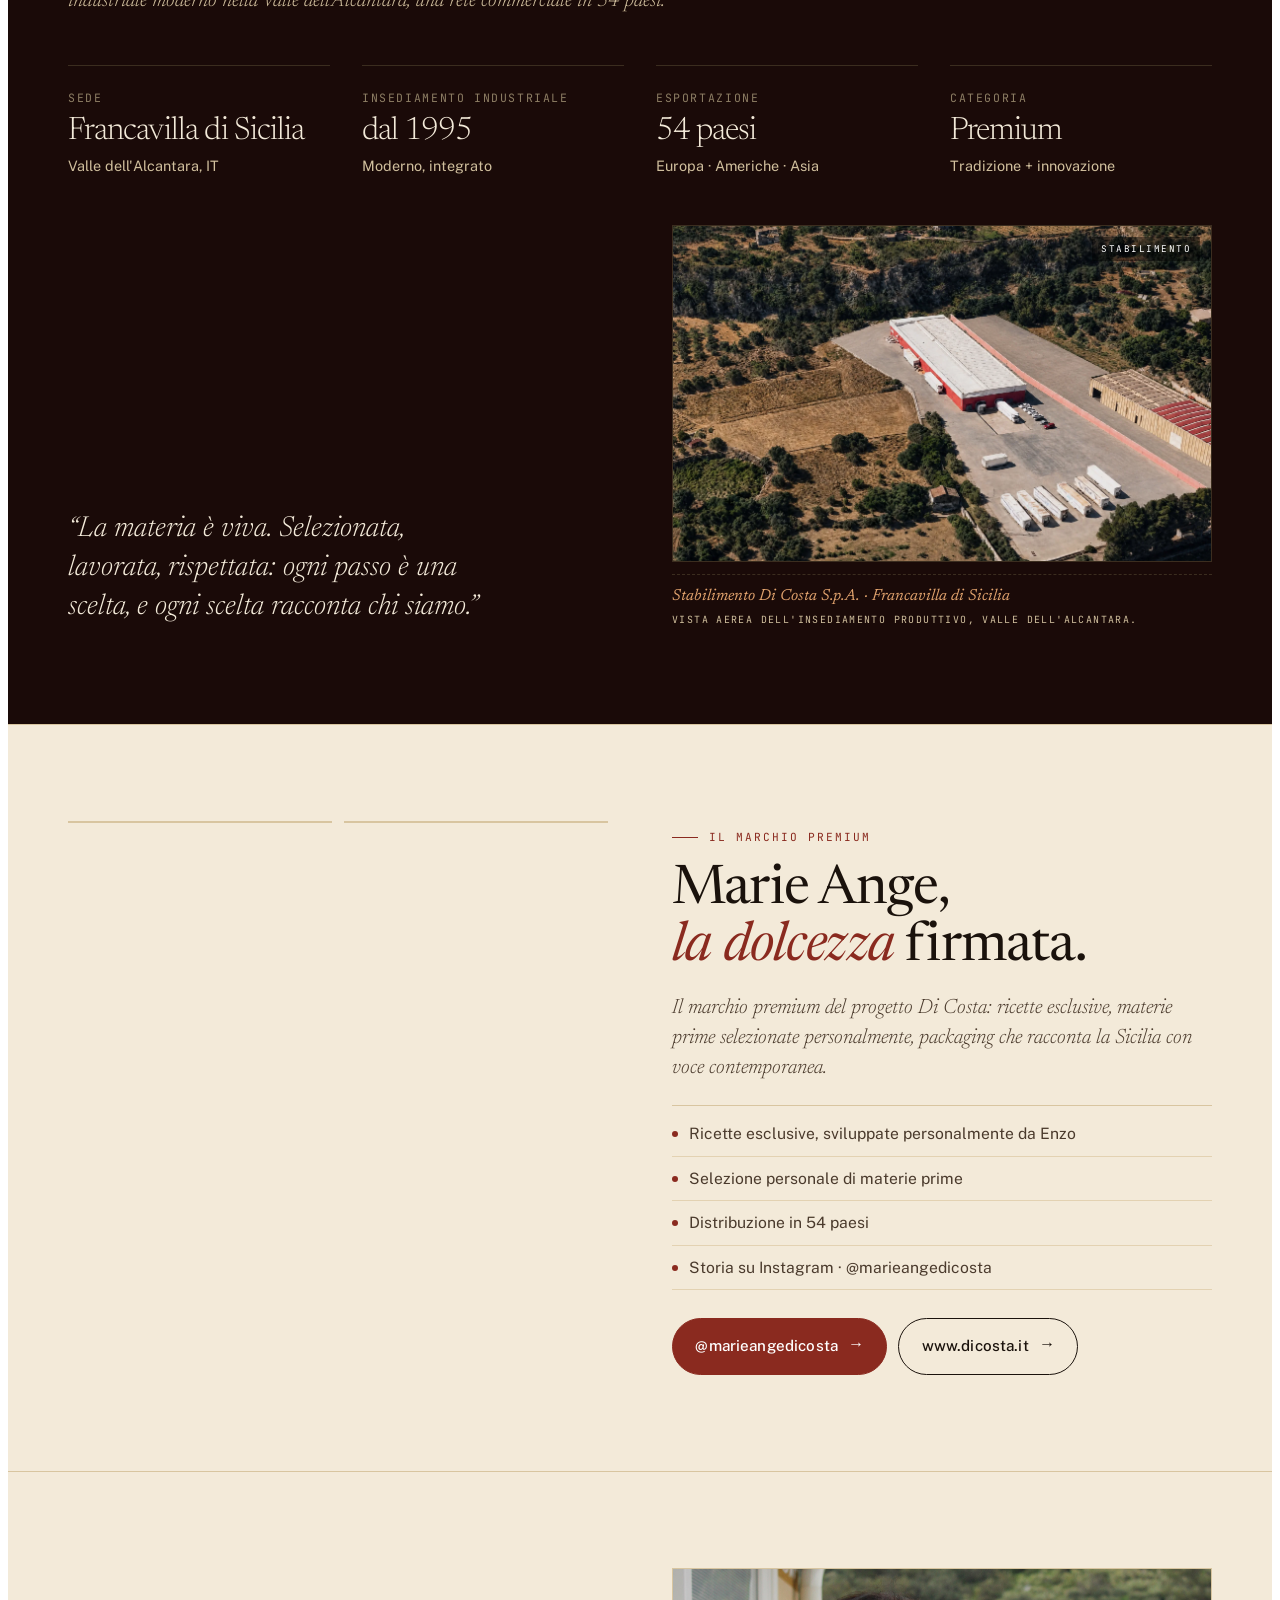
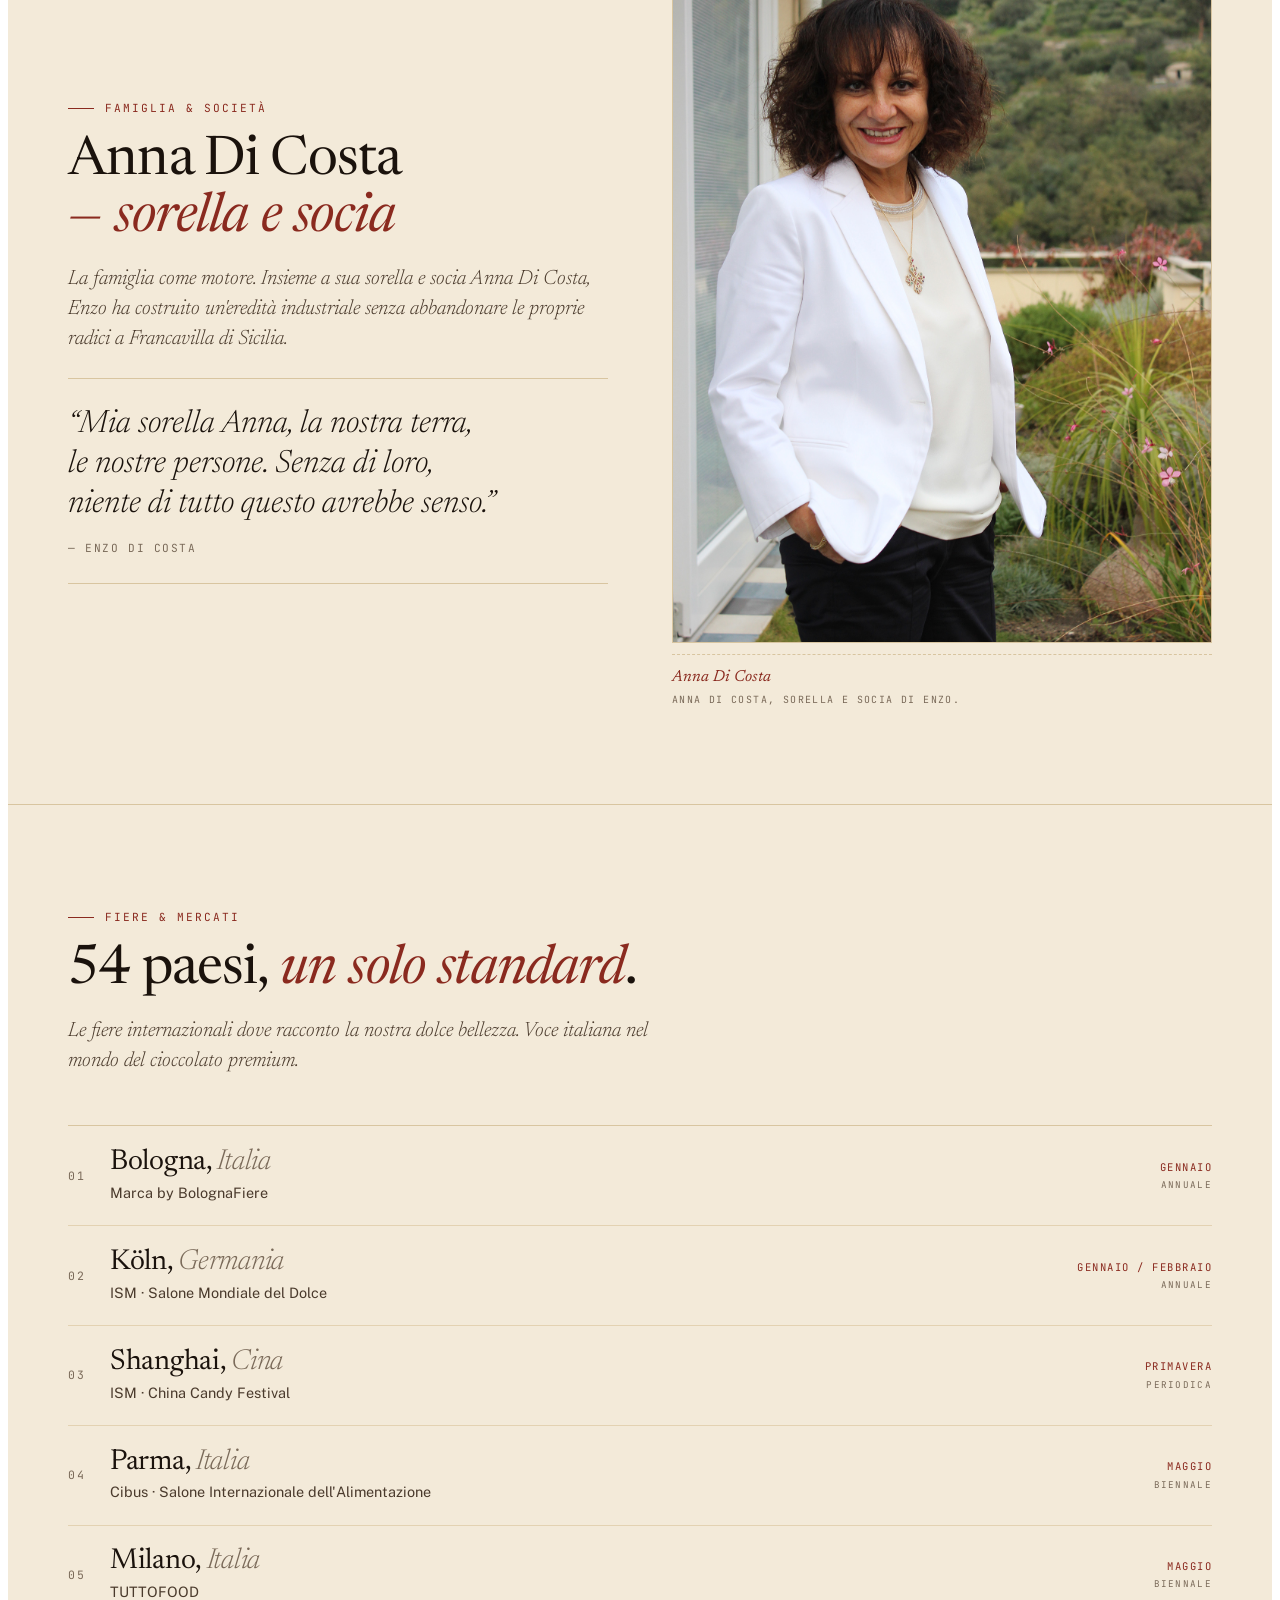
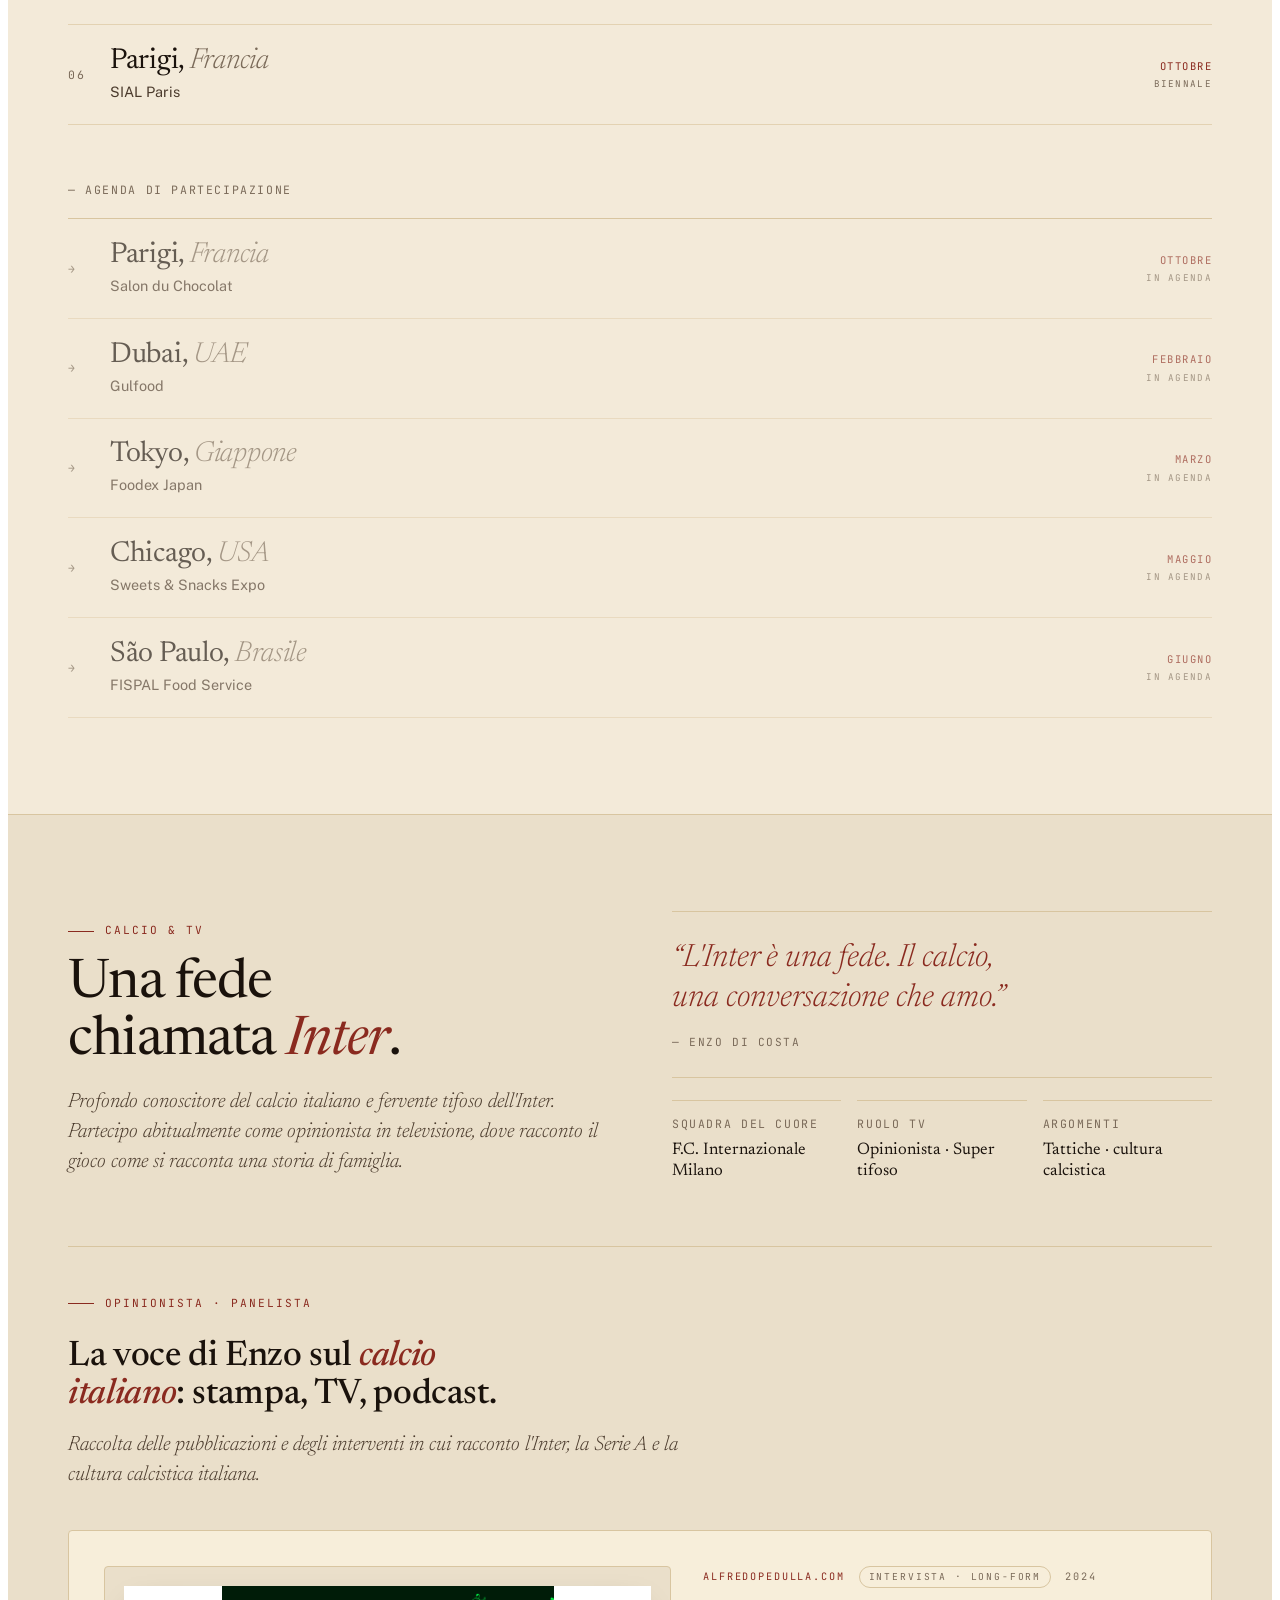
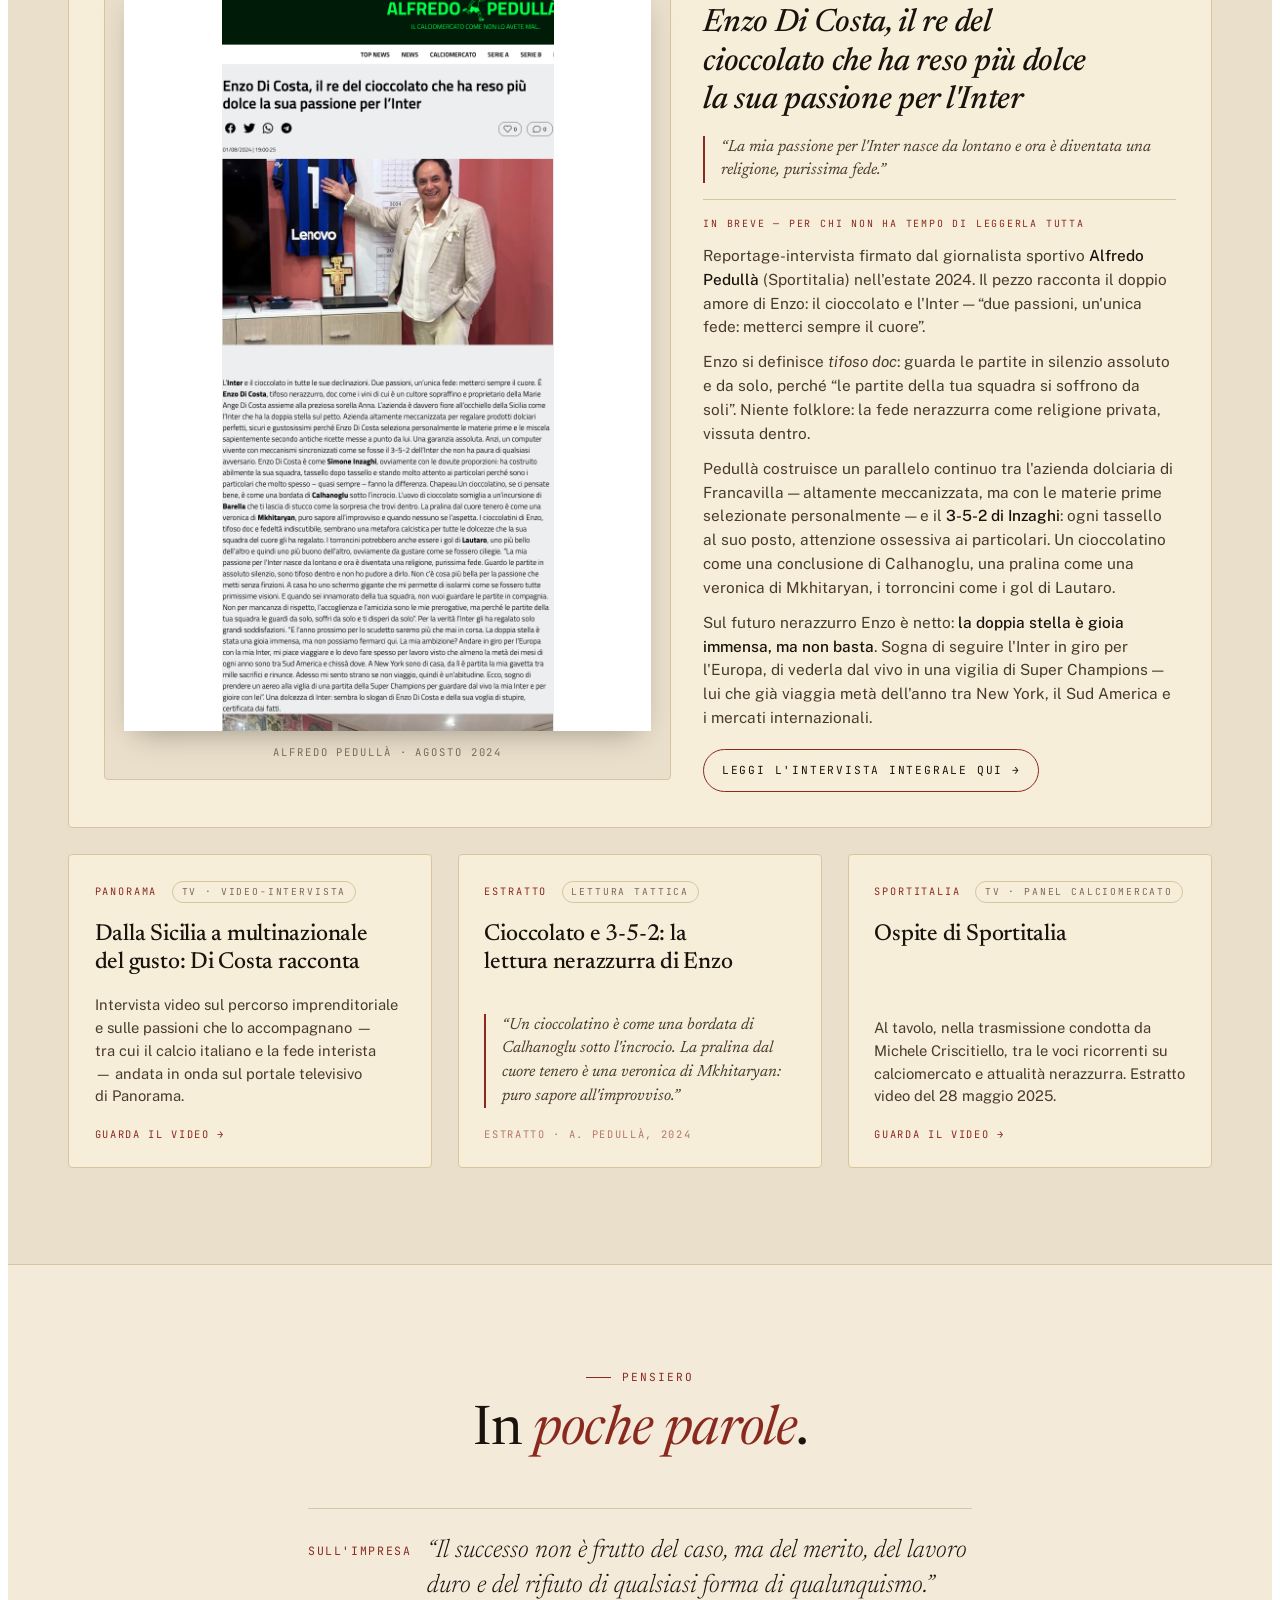
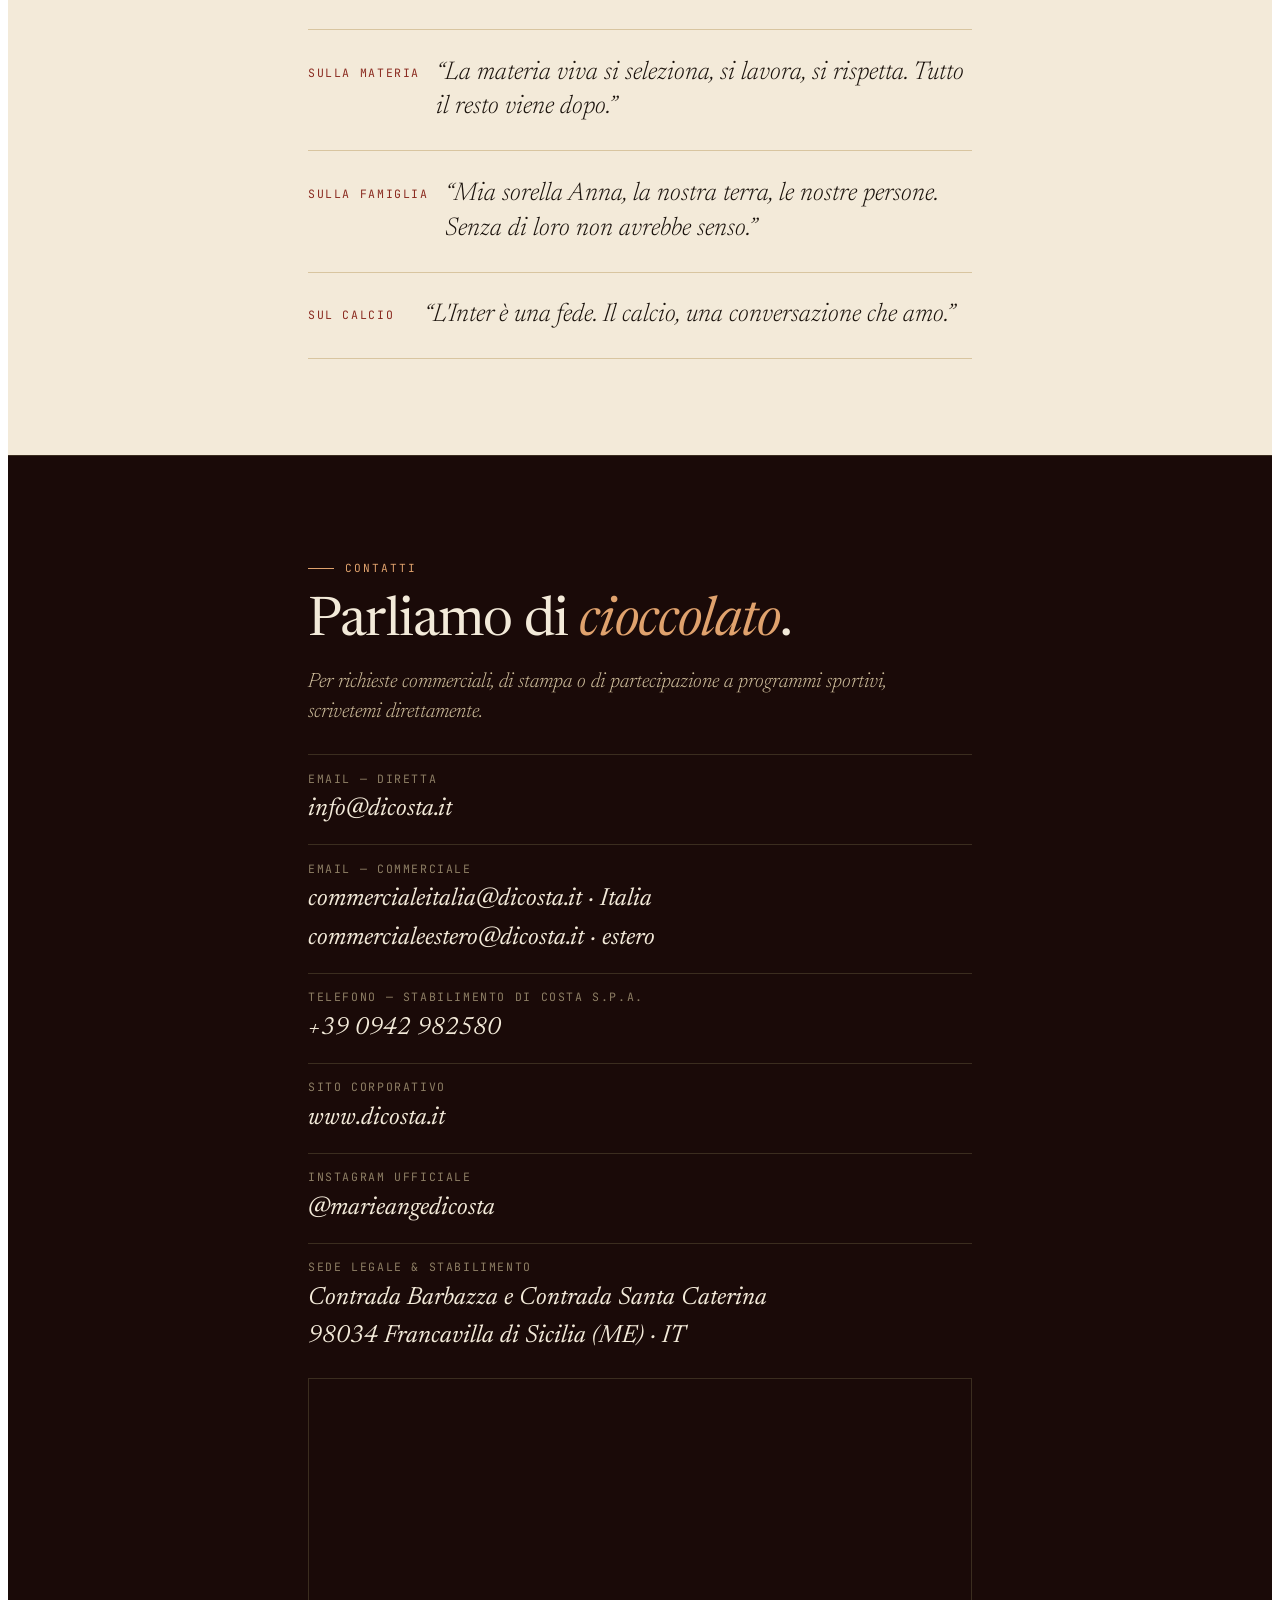
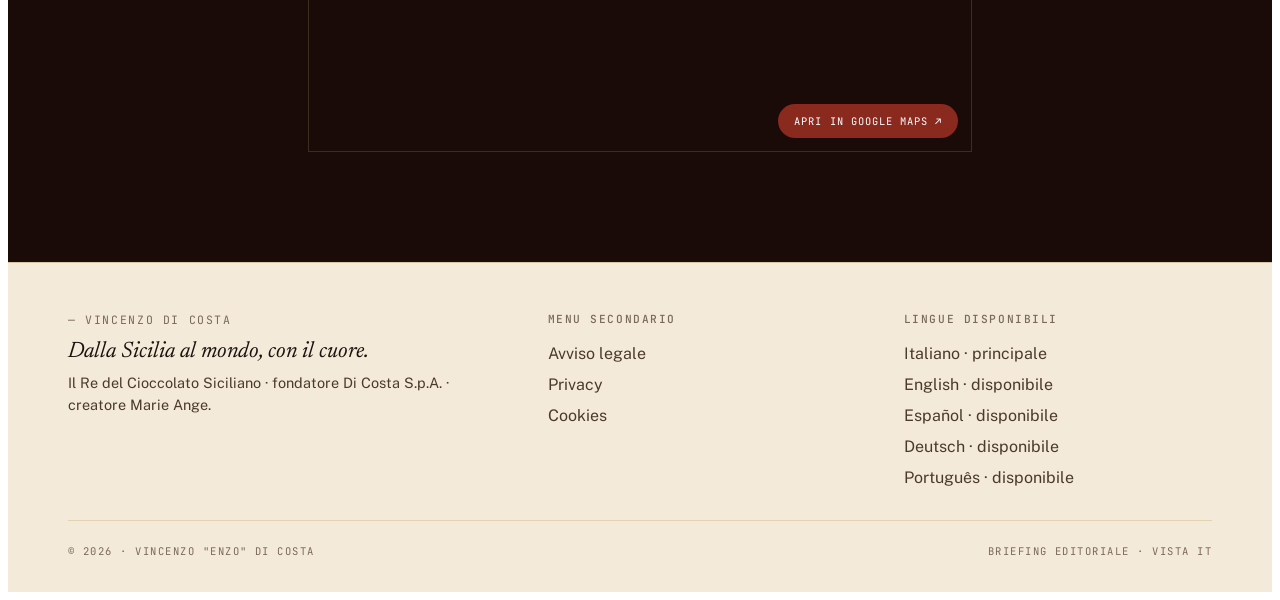
==== commit c00a4728: "Auto-publish: sync desde Website (2026-10-12 19:49:32)" ====
--- a/enzodicosta_v06.html
+++ b/enzodicosta_v06.html
@@ -1613,7 +1613,7 @@
       <header>
         <div class="edc-eyebrow" data-i18n="imp_eyebrow">Impresa · Di Costa S.p.A.</div>
         <h2 class="edc-display" data-i18n="imp_title">Una multinazionale dolce con il cuore <em class="edc-accent-italic">a Francavilla di Sicilia</em>.</h2>
-        <p class="edc-kicker" data-i18n="imp_kicker">Dal 1986 produciamo cioccolato e specialità dolciarie con un'attenzione ossessiva alla materia prima e ai processi tradizionali. Un insediamento industriale moderno nella Valle dell'Alcantara, una rete commerciale in 54 paesi.</p>
+        <p class="edc-kicker" data-i18n="imp_kicker">Dal 1986 produciamo cioccolato e specialità dolciarie con un' attenzione particolare per la materia prima e per i processi produttivi. Un insediamento industriale moderno nella Valle dell'Alcantara, una rete commerciale in 54 paesi.</p>
       </header>
 
       <div style="margin-top: 3rem; display: grid; gap: 2rem; grid-template-columns: repeat(auto-fit, minmax(220px, 1fr));">
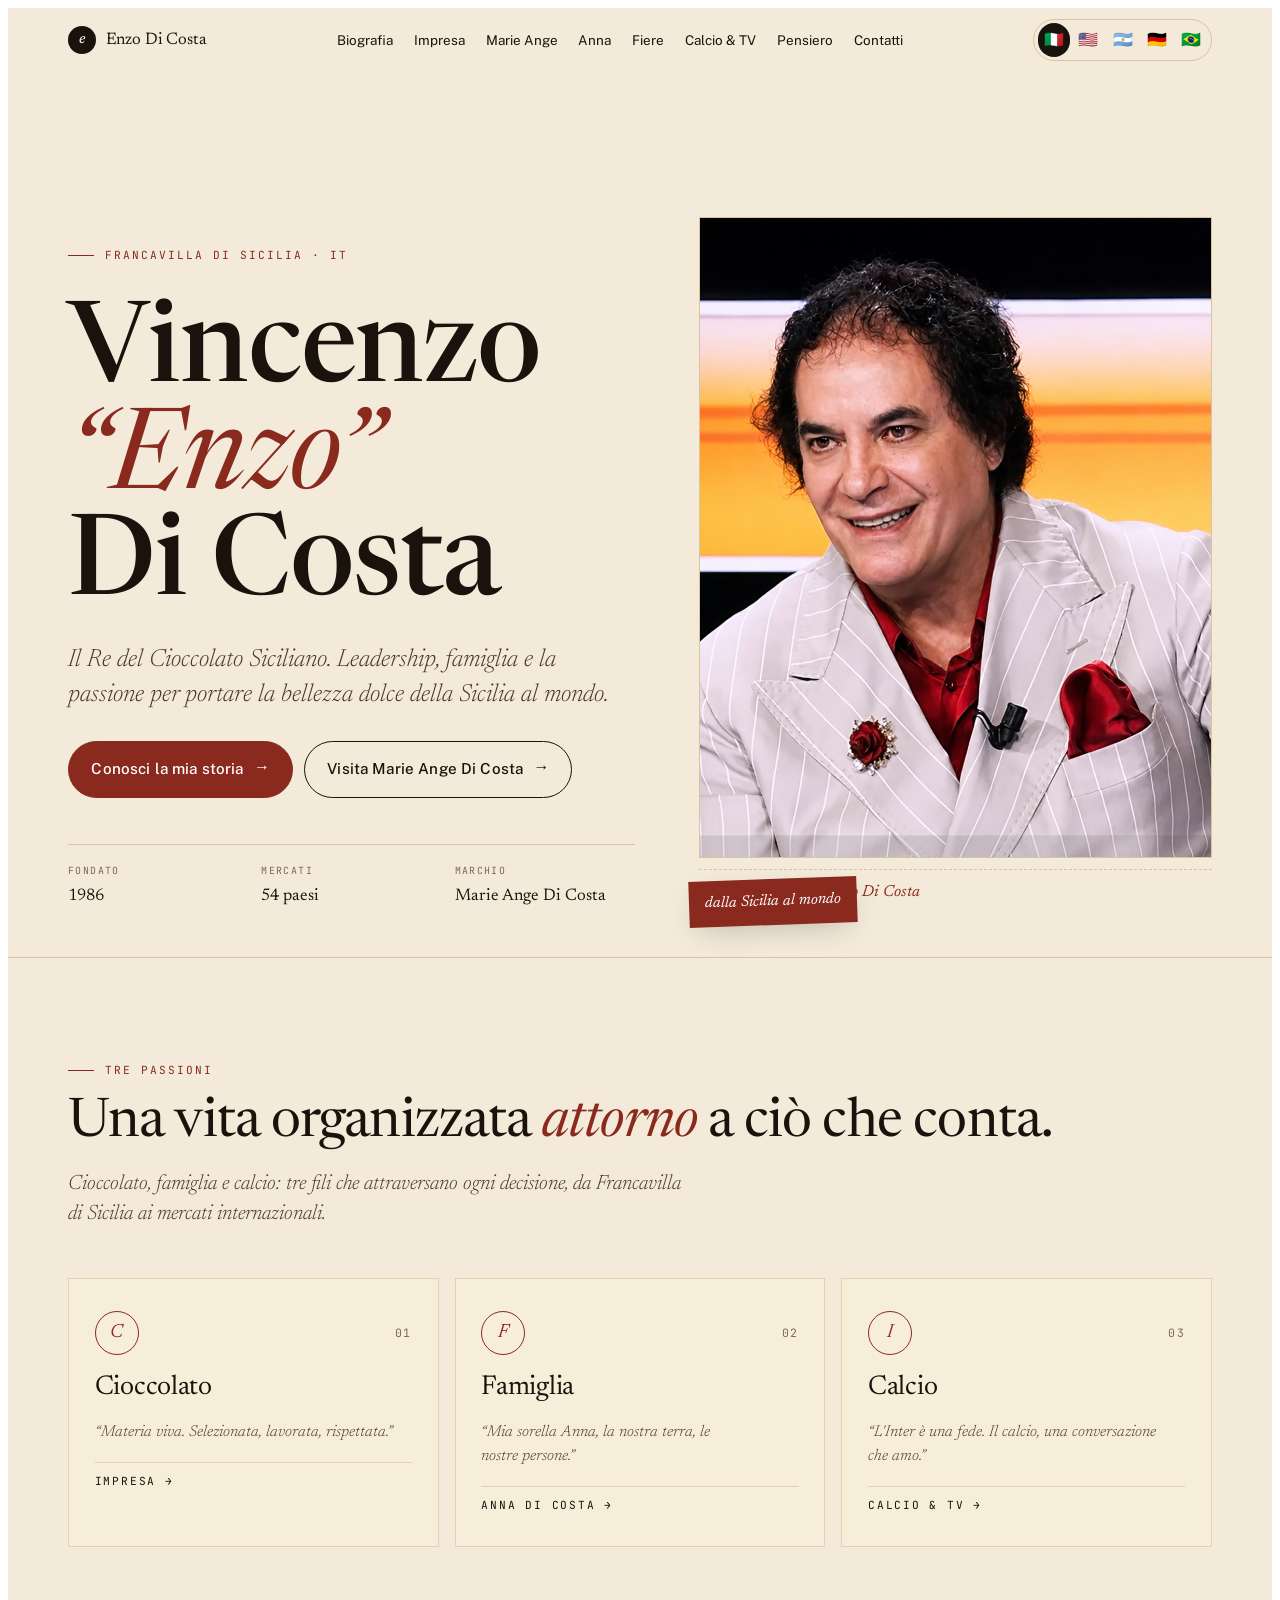
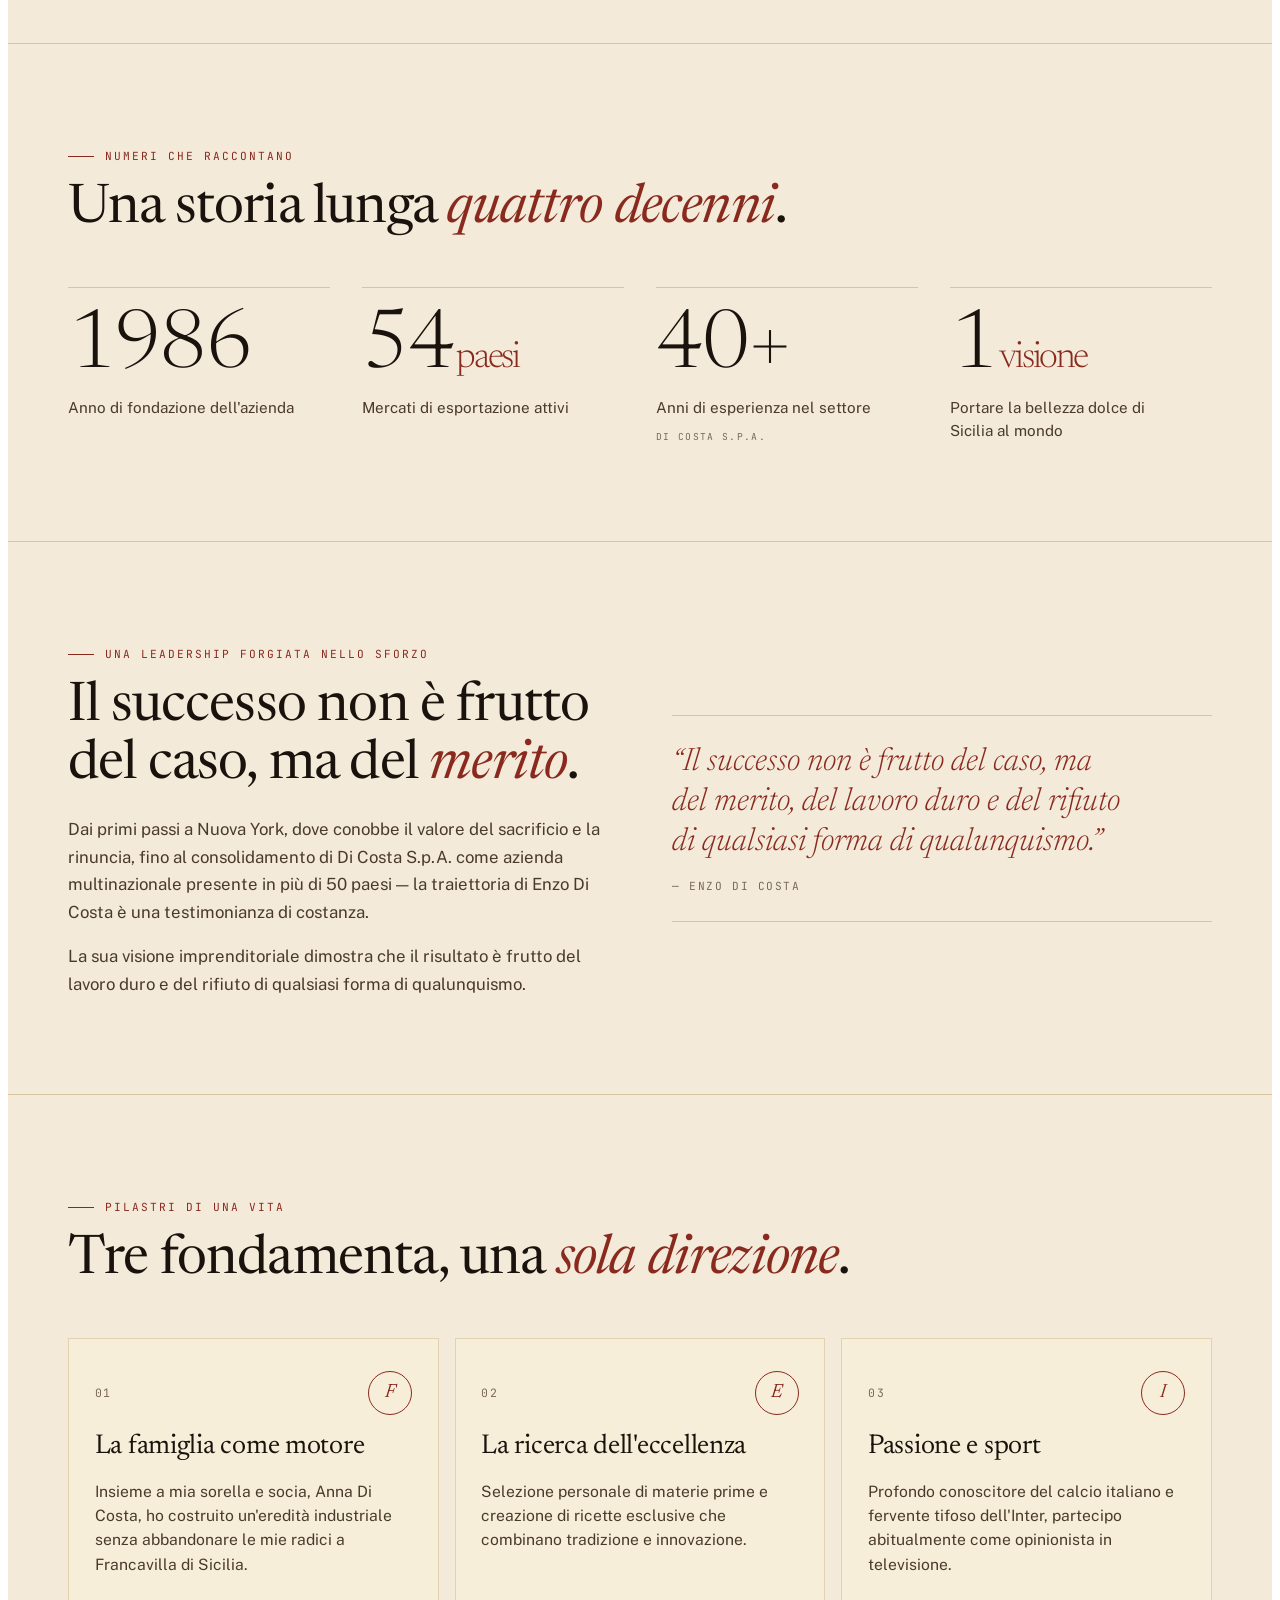
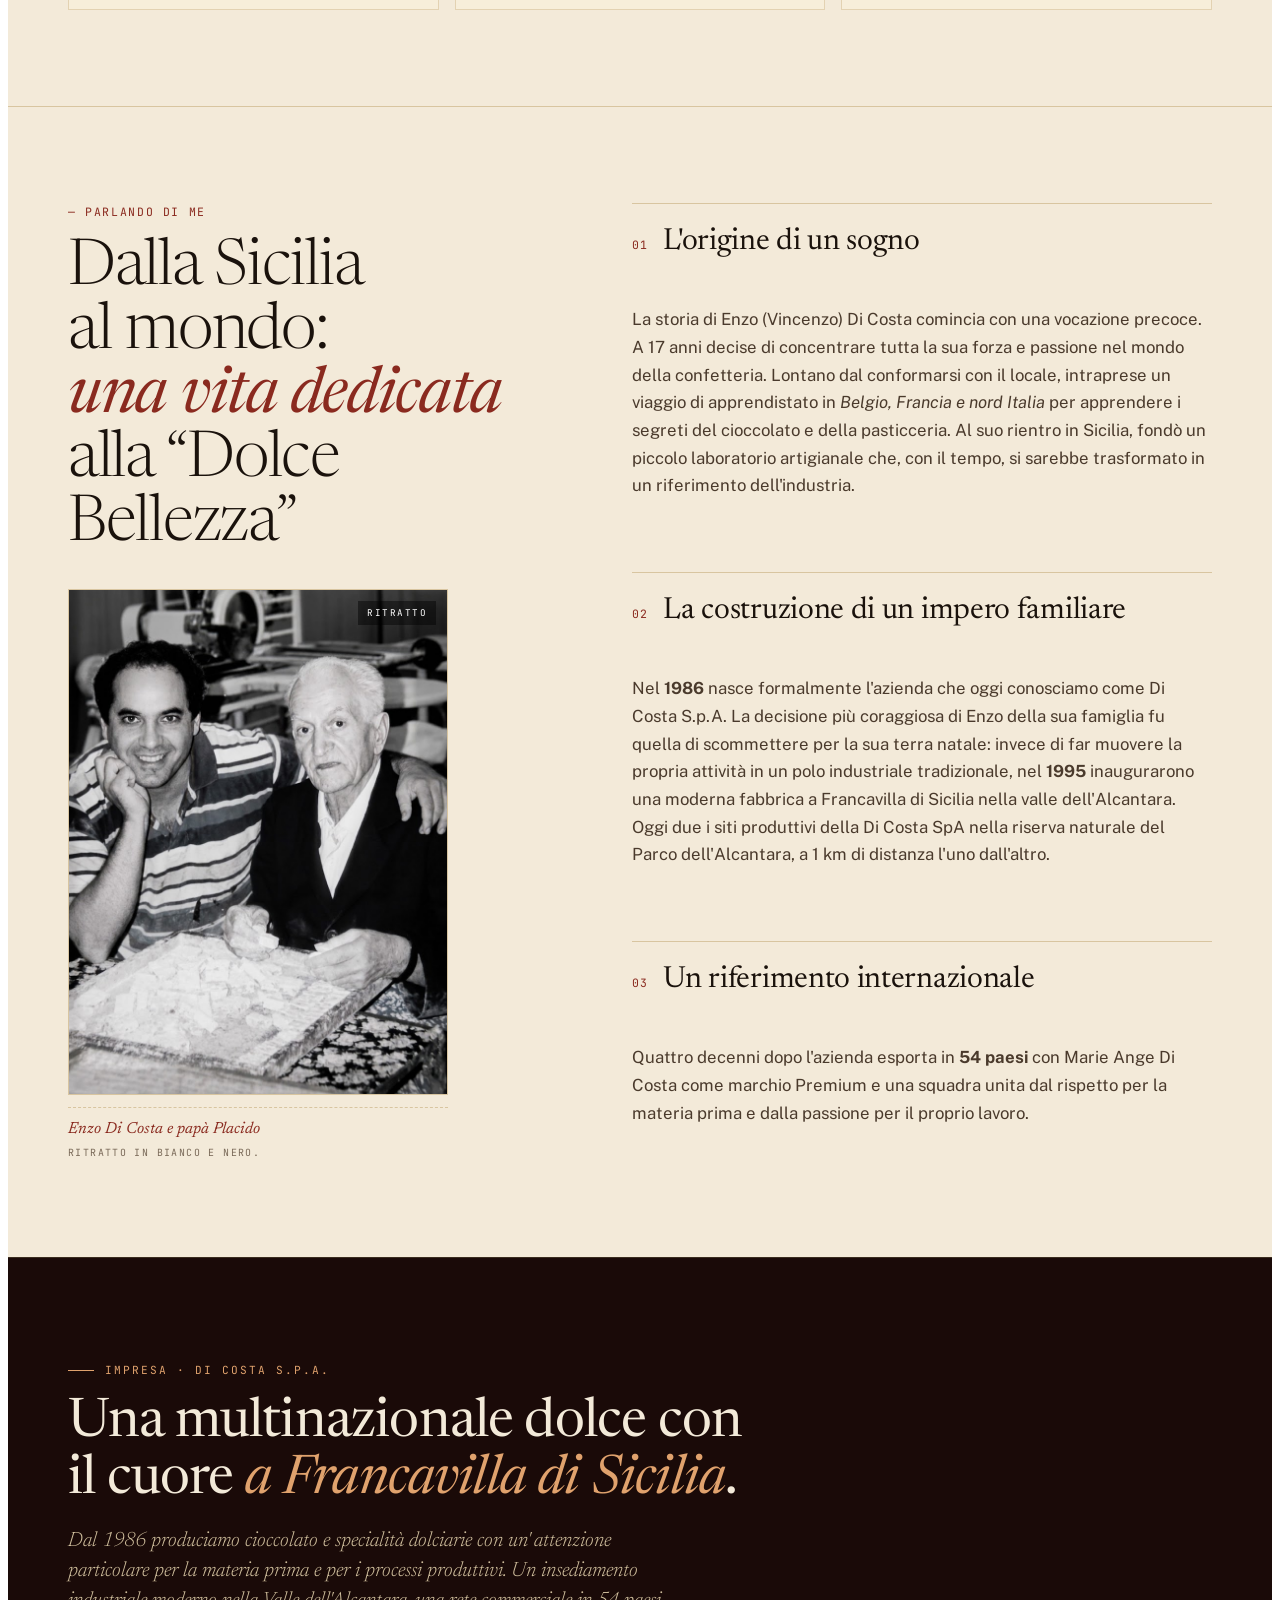
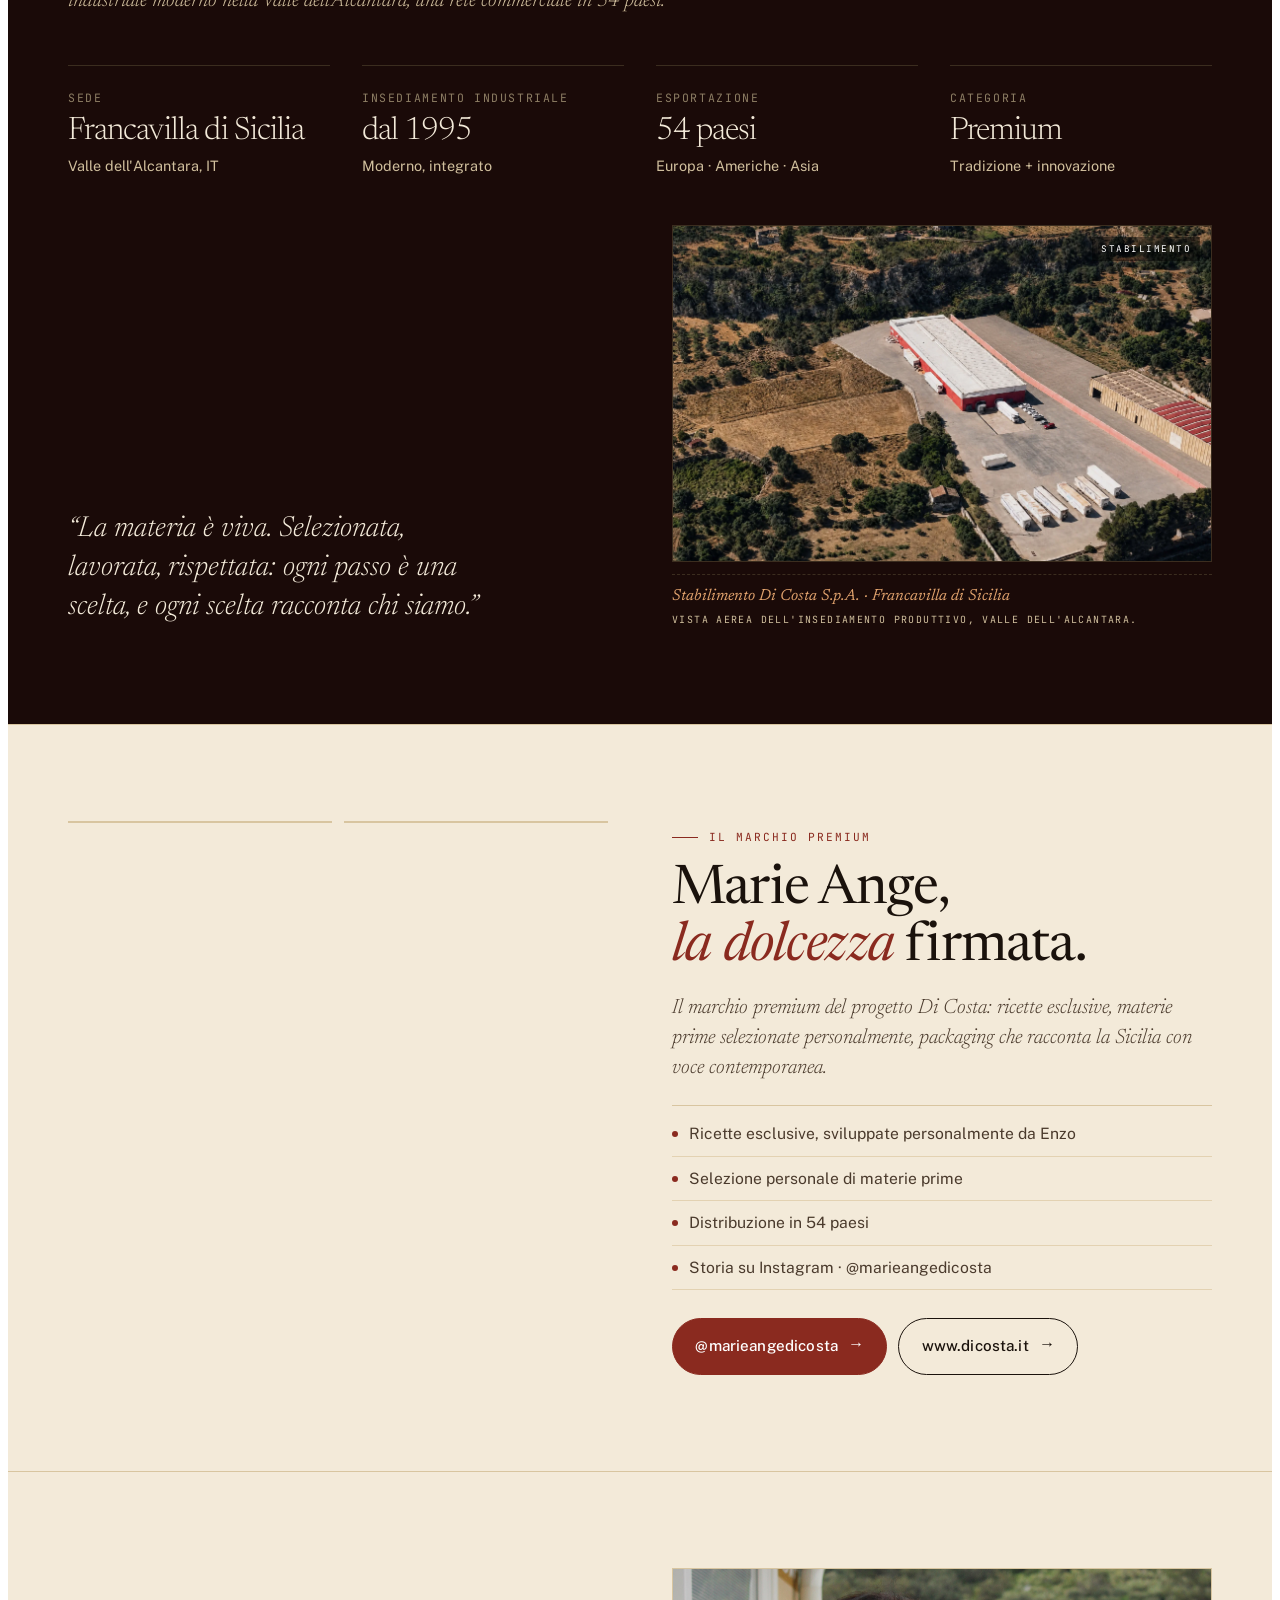
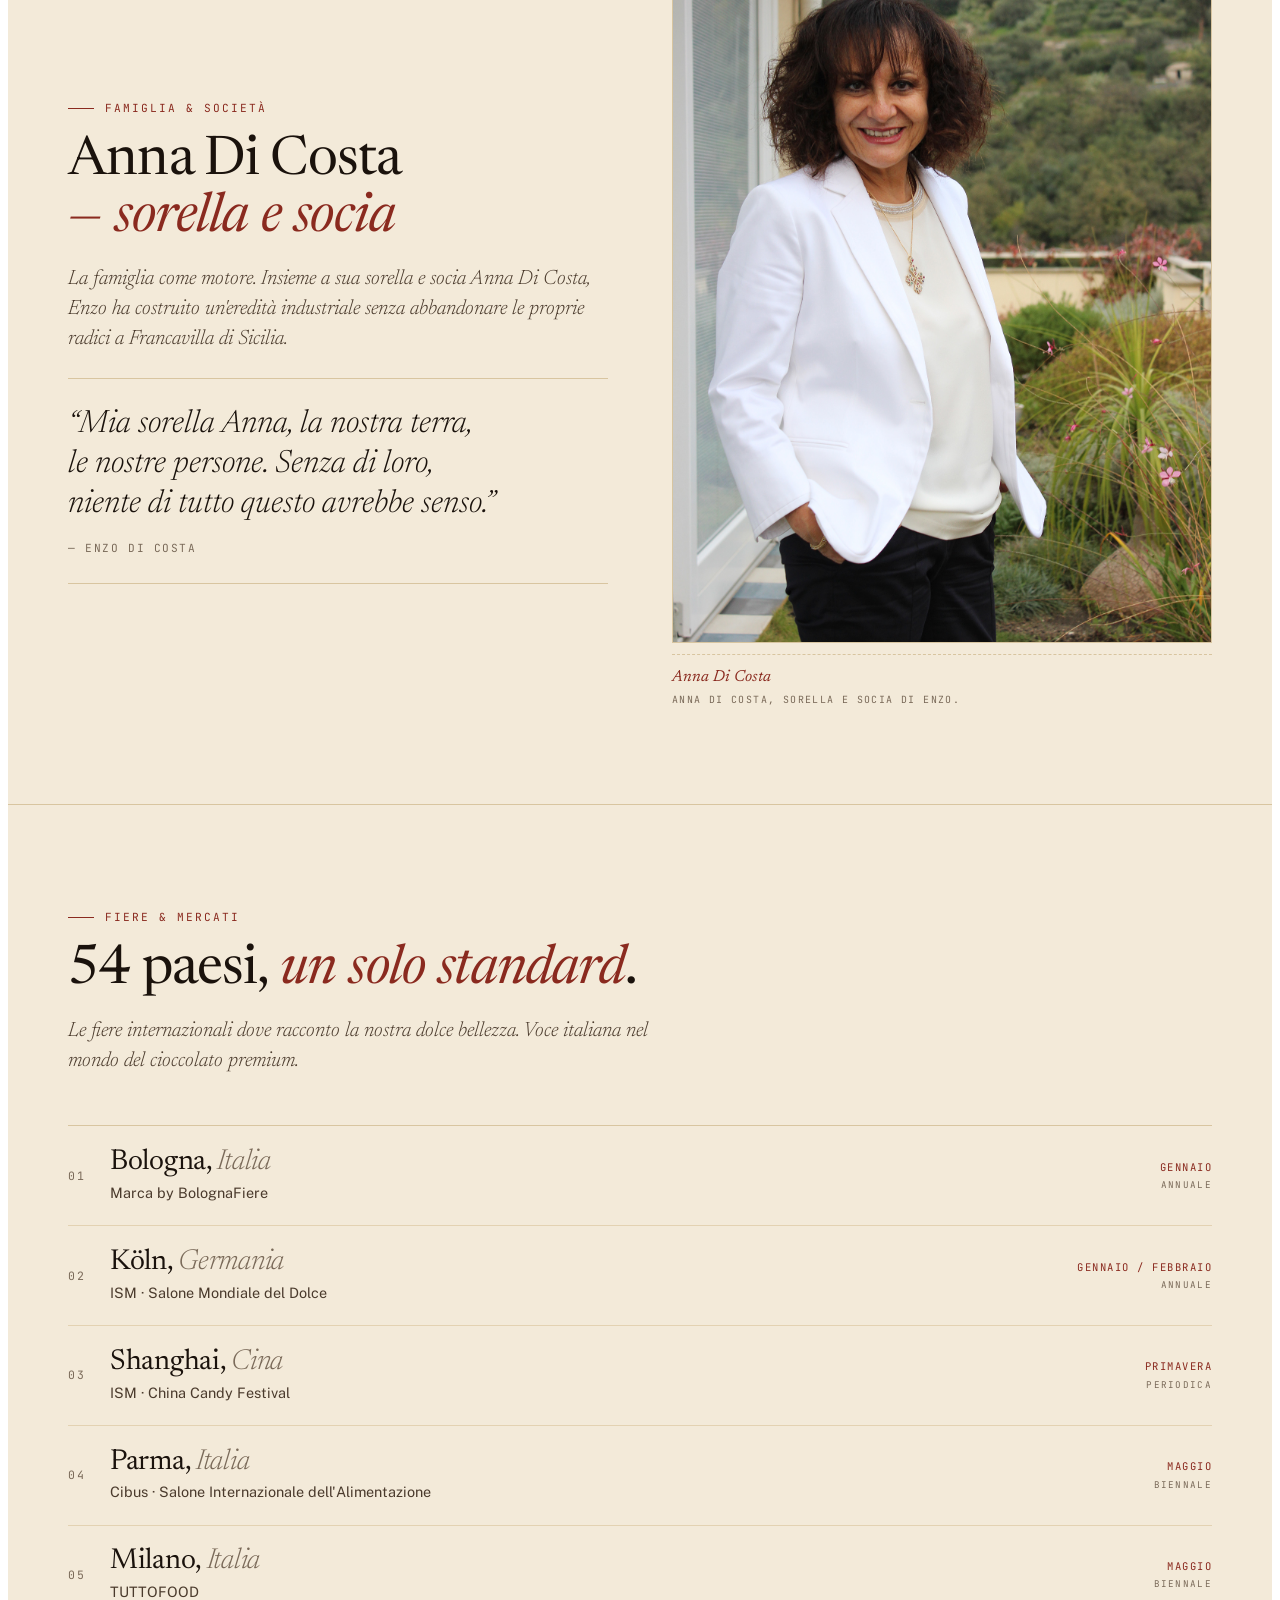
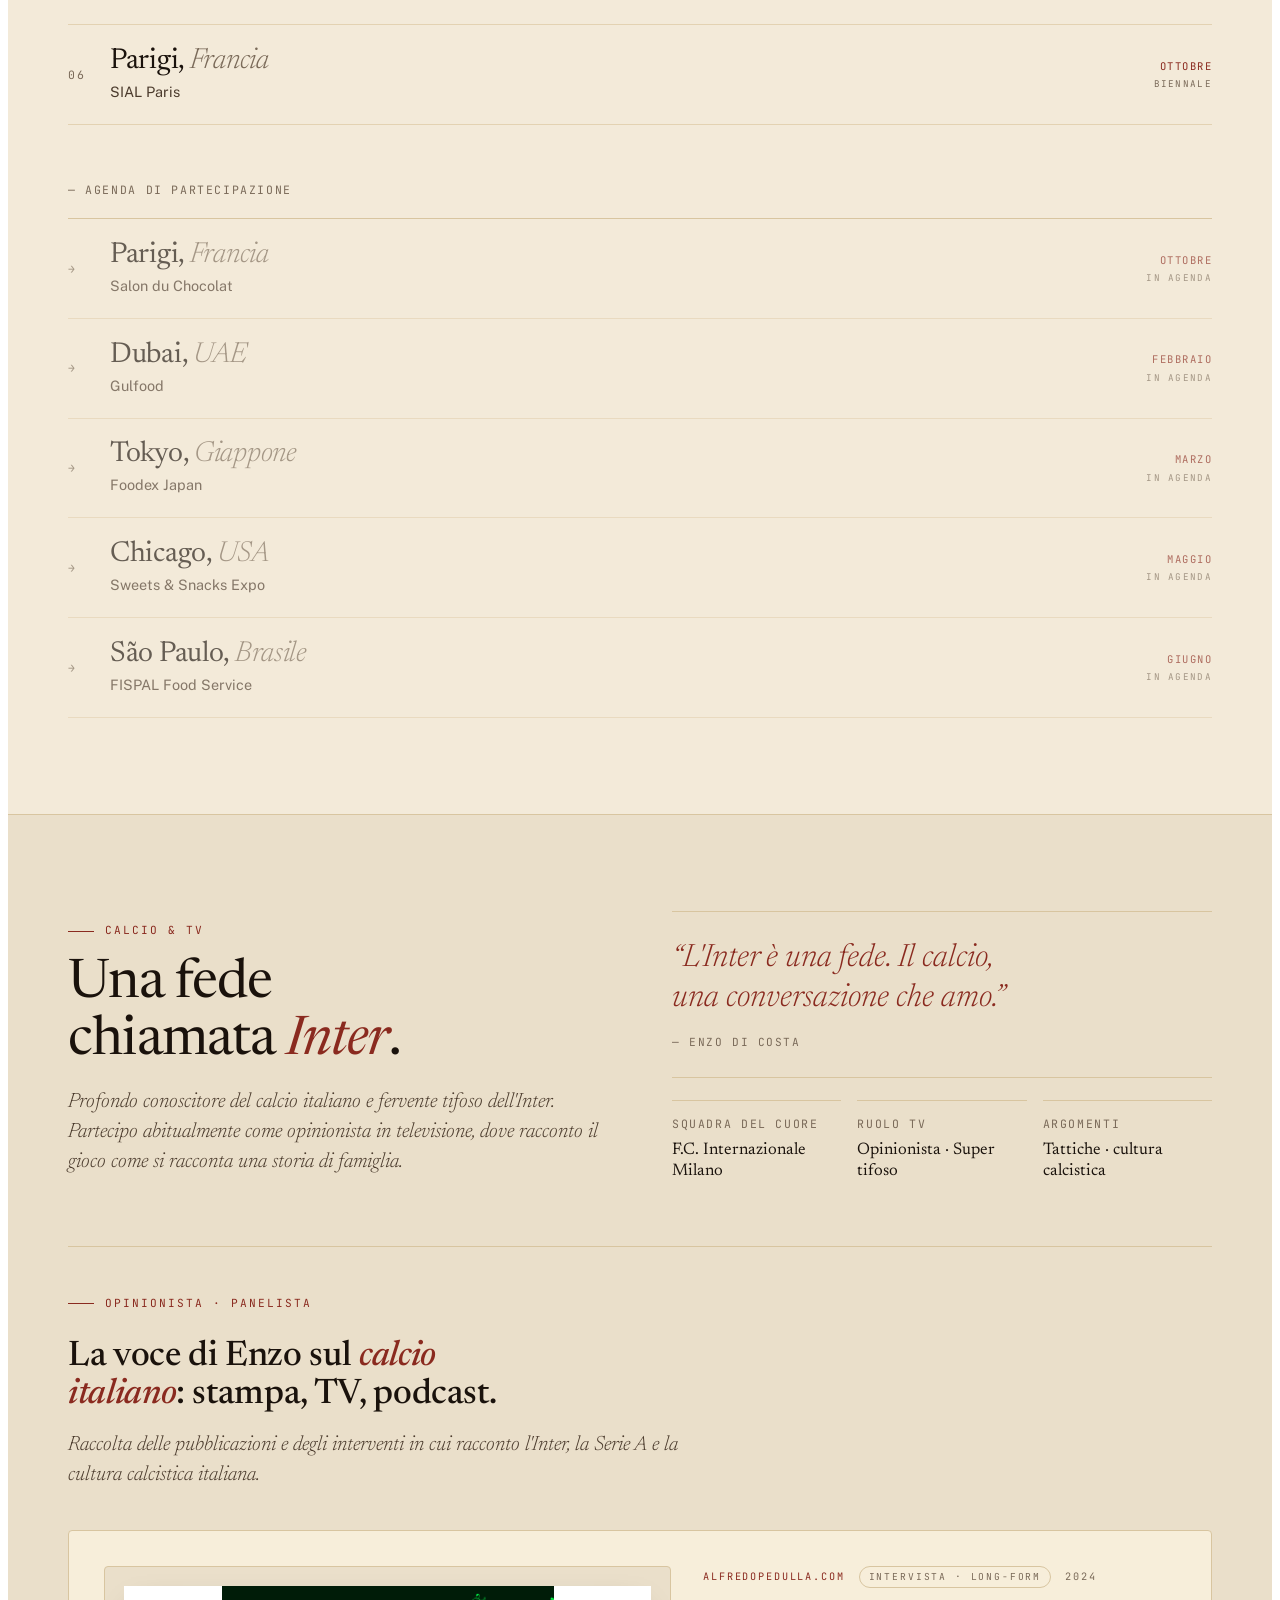
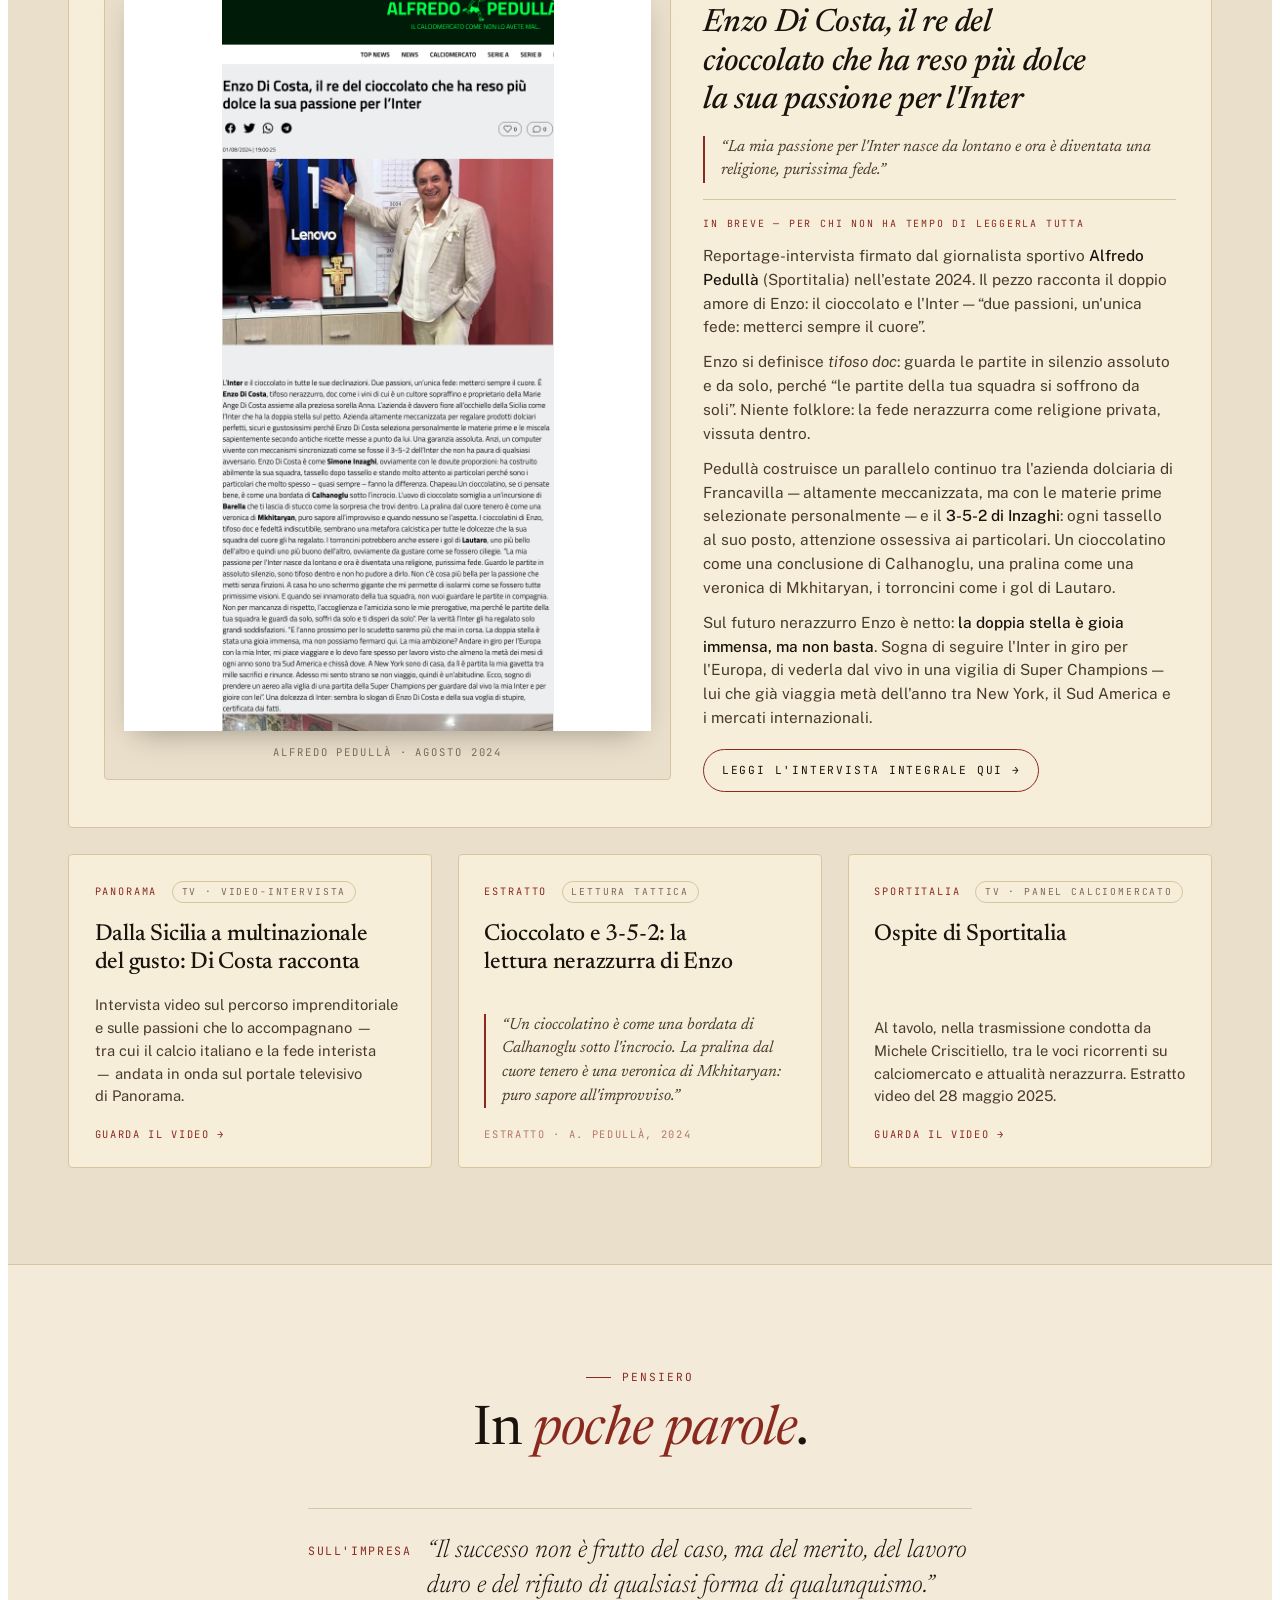
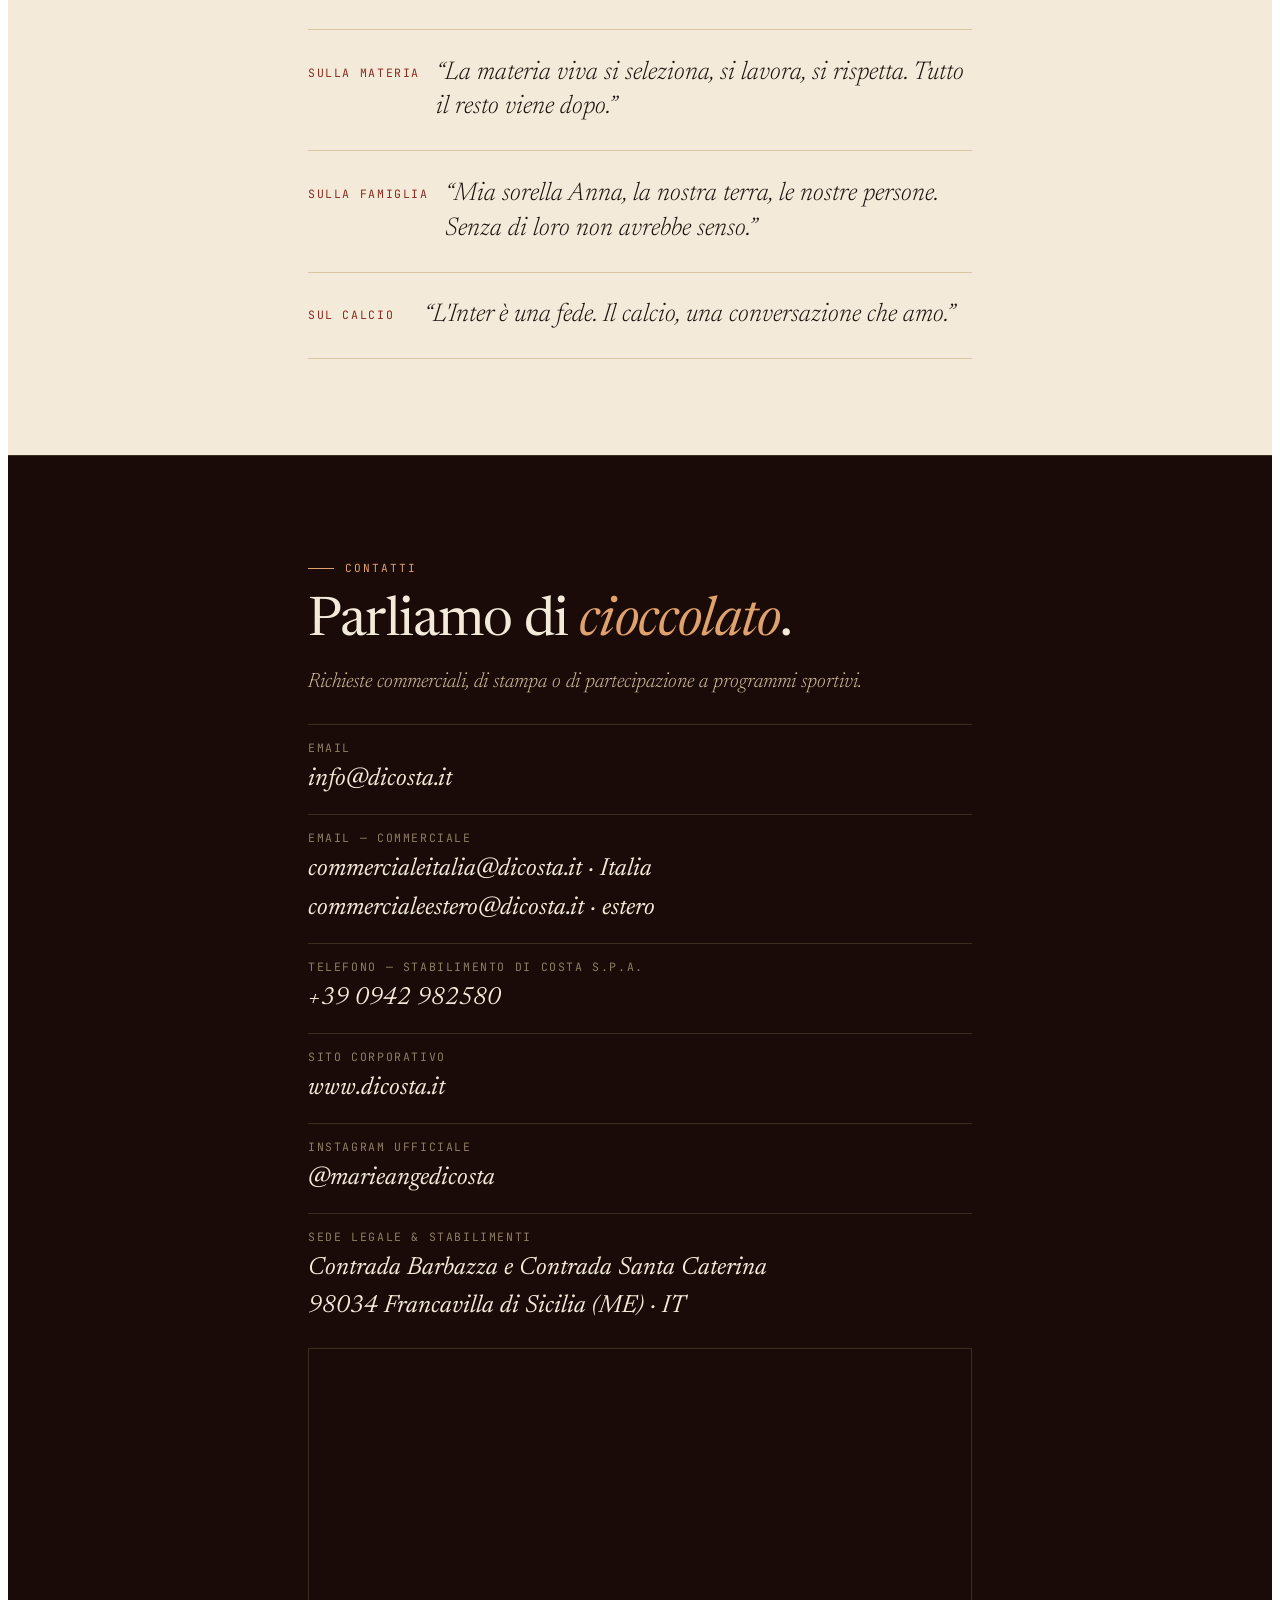
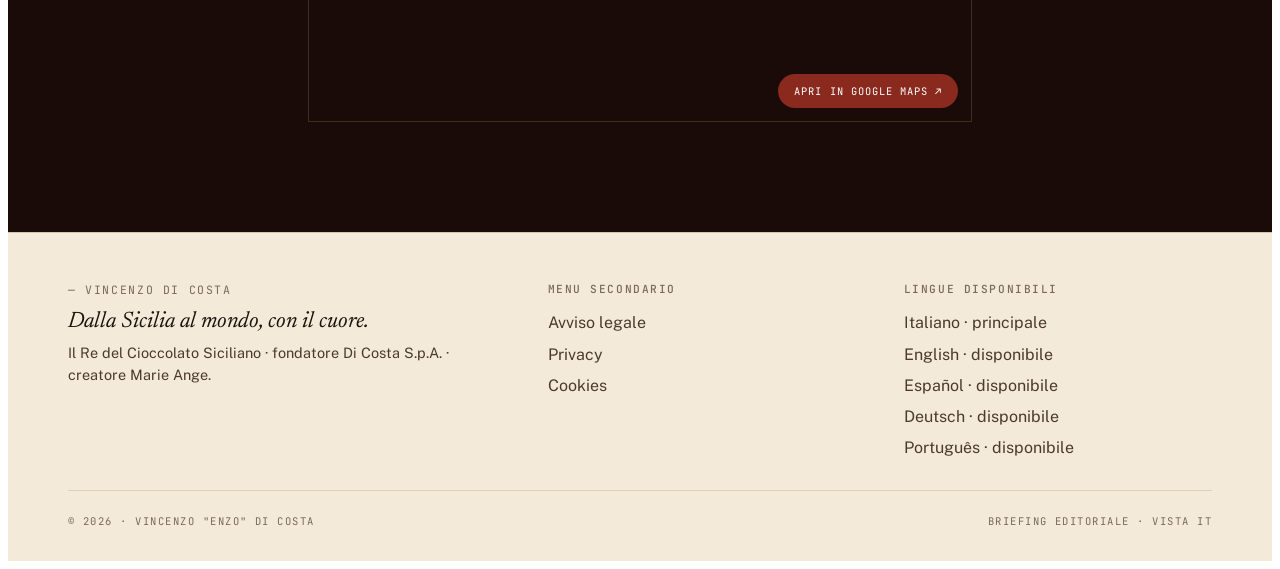
==== commit 99c6e8dd: "Auto-publish: sync desde Website (2026-10-12 19:55:53)" ====
--- a/enzodicosta_v06.html
+++ b/enzodicosta_v06.html
@@ -1944,11 +1944,11 @@
       <header>
         <div class="edc-eyebrow" data-i18n="contatto_eyebrow">Contatti</div>
         <h2 class="edc-display" data-i18n="contatto_title">Parliamo di <em class="edc-accent-italic">cioccolato</em>.</h2>
-        <p class="edc-kicker" data-i18n="contatto_kicker">Per richieste commerciali, di stampa o di partecipazione a programmi sportivi, scrivetemi direttamente.</p>
+        <p class="edc-kicker" data-i18n="contatto_kicker">Richieste commerciali, di stampa o di partecipazione a programmi sportivi.</p>
       </header>
       <div class="edc-contact__lines">
         <div class="edc-contact__line">
-          <span class="edc-mono" data-i18n="contatto_line1_label">Email — diretta</span>
+          <span class="edc-mono" data-i18n="contatto_line1_label">Email</span>
           <strong><a class="edc-email" href="#" data-user="info" data-domain="dicosta.it">···</a></strong>
         </div>
         <div class="edc-contact__line">
@@ -1971,7 +1971,7 @@
           <strong><a href="https://instagram.com/marieangedicosta" target="_blank" rel="noopener">@marieangedicosta</a></strong>
         </div>
         <div class="edc-contact__line">
-          <span class="edc-mono" data-i18n="contatto_line6_label">Sede legale &amp; stabilimento</span>
+          <span class="edc-mono" data-i18n="contatto_line6_label">Sede legale &amp; stabilimenti</span>
           <strong>Contrada Barbazza e Contrada Santa Caterina<br />98034 Francavilla di Sicilia (ME) · IT</strong>
           <a class="edc-map" href="https://www.google.com/maps/search/?api=1&amp;query=Di+Costa+S.p.A.%2C+Francavilla+di+Sicilia+ME%2C+Italia" target="_blank" rel="noopener" aria-label="Apri la posizione di Di Costa S.p.A. in Google Maps">
             <iframe src="https://maps.google.com/maps?q=Di+Costa+S.p.A.,+Francavilla+di+Sicilia+ME,+Italia&amp;z=8&amp;output=embed" loading="lazy" tabindex="-1" aria-hidden="true" title="Posizione di Di Costa S.p.A. in Sicilia"></iframe>
@@ -2282,13 +2282,13 @@
 
 
       contatto_eyebrow: 'Contact', contatto_title: "Let&rsquo;s talk <em class=\"edc-accent-italic\">chocolate</em>.",
-      contatto_kicker: 'For business, press, or sports-programme enquiries, write to me directly.',
-      contatto_line1_label: 'Email — direct',
+      contatto_kicker: 'Business, press, and sports-programme enquiries.',
+      contatto_line1_label: 'Email',
       contatto_line2_label: 'Email — commercial', contatto_italia: 'Italy', contatto_estero: 'international',
       contatto_line3_label: 'Phone — Di Costa S.p.A. plant',
       contatto_line4_label: 'Corporate website',
       contatto_line5_label: 'Official Instagram',
-      contatto_line6_label: 'Registered office &amp; plant',
+      contatto_line6_label: 'Registered office &amp; plants',
 
       foot_claim: 'From Sicily to the world, with heart.',
       foot_sub: 'The King of Sicilian Chocolate · founder of Di Costa S.p.A. · creator of Marie Ange.',
@@ -2413,13 +2413,13 @@
 
 
       contatto_eyebrow: 'Contacto', contatto_title: 'Hablemos de <em class="edc-accent-italic">chocolate</em>.',
-      contatto_kicker: 'Para consultas comerciales, de prensa o de participación en programas deportivos, escríbeme directamente.',
-      contatto_line1_label: 'Email — directo',
+      contatto_kicker: 'Consultas comerciales, de prensa o de participación en programas deportivos.',
+      contatto_line1_label: 'Email',
       contatto_line2_label: 'Email — comercial', contatto_italia: 'Italia', contatto_estero: 'internacional',
       contatto_line3_label: 'Teléfono — planta de Di Costa S.p.A.',
       contatto_line4_label: 'Sitio corporativo',
       contatto_line5_label: 'Instagram oficial',
-      contatto_line6_label: 'Sede legal y planta',
+      contatto_line6_label: 'Sede legal y plantas',
 
       foot_claim: 'De Sicilia al mundo, con el corazón.',
       foot_sub: 'El Rey del Chocolate Siciliano · fundador de Di Costa S.p.A. · creador de Marie Ange.',
@@ -2544,13 +2544,13 @@
 
 
       contatto_eyebrow: 'Kontakt', contatto_title: 'Reden wir über <em class="edc-accent-italic">Schokolade</em>.',
-      contatto_kicker: 'Für geschäftliche Anfragen, Presseanfragen oder die Teilnahme an Sportsendungen schreiben Sie mir direkt.',
-      contatto_line1_label: 'E-Mail — direkt',
+      contatto_kicker: 'Geschäftliche Anfragen, Presseanfragen oder Teilnahme an Sportsendungen.',
+      contatto_line1_label: 'E-Mail',
       contatto_line2_label: 'E-Mail — geschäftlich', contatto_italia: 'Italien', contatto_estero: 'international',
       contatto_line3_label: 'Telefon — Werk von Di Costa S.p.A.',
       contatto_line4_label: 'Unternehmenswebsite',
       contatto_line5_label: 'Offizielles Instagram',
-      contatto_line6_label: 'Firmensitz &amp; Werk',
+      contatto_line6_label: 'Firmensitz &amp; Werke',
 
       foot_claim: 'Von Sizilien in die Welt, mit Herz.',
       foot_sub: 'Der König der sizilianischen Schokolade · Gründer von Di Costa S.p.A. · Schöpfer von Marie Ange.',
@@ -2675,13 +2675,13 @@
 
 
       contatto_eyebrow: 'Contato', contatto_title: 'Vamos falar de <em class="edc-accent-italic">chocolate</em>.',
-      contatto_kicker: 'Para consultas comerciais, de imprensa ou de participação em programas esportivos, escreva-me diretamente.',
-      contatto_line1_label: 'E-mail — direto',
+      contatto_kicker: 'Consultas comerciais, de imprensa ou de participação em programas esportivos.',
+      contatto_line1_label: 'E-mail',
       contatto_line2_label: 'E-mail — comercial', contatto_italia: 'Itália', contatto_estero: 'internacional',
       contatto_line3_label: 'Telefone — planta da Di Costa S.p.A.',
       contatto_line4_label: 'Site corporativo',
       contatto_line5_label: 'Instagram oficial',
-      contatto_line6_label: 'Sede legal &amp; planta',
+      contatto_line6_label: 'Sede legal &amp; plantas',
 
       foot_claim: 'Da Sicília para o mundo, com o coração.',
       foot_sub: 'O Rei do Chocolate Siciliano · fundador da Di Costa S.p.A. · criador da Marie Ange.',
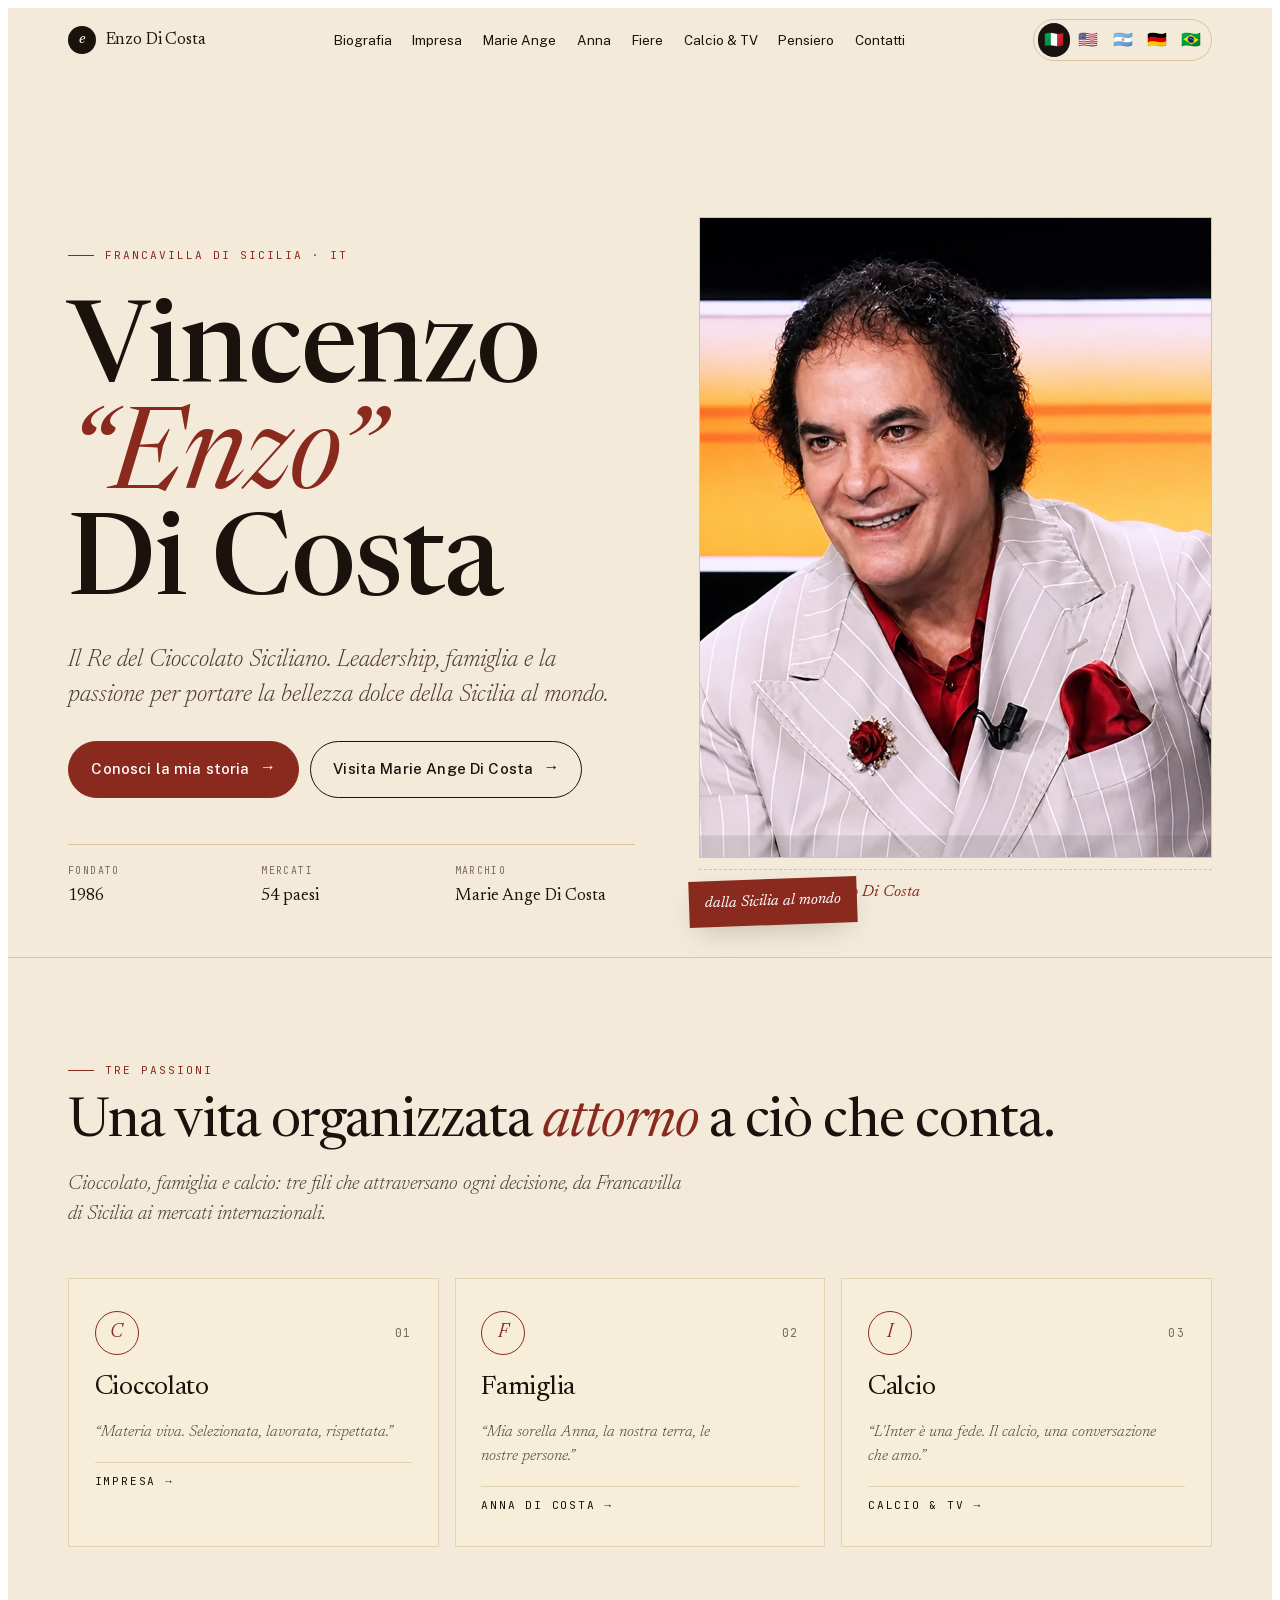
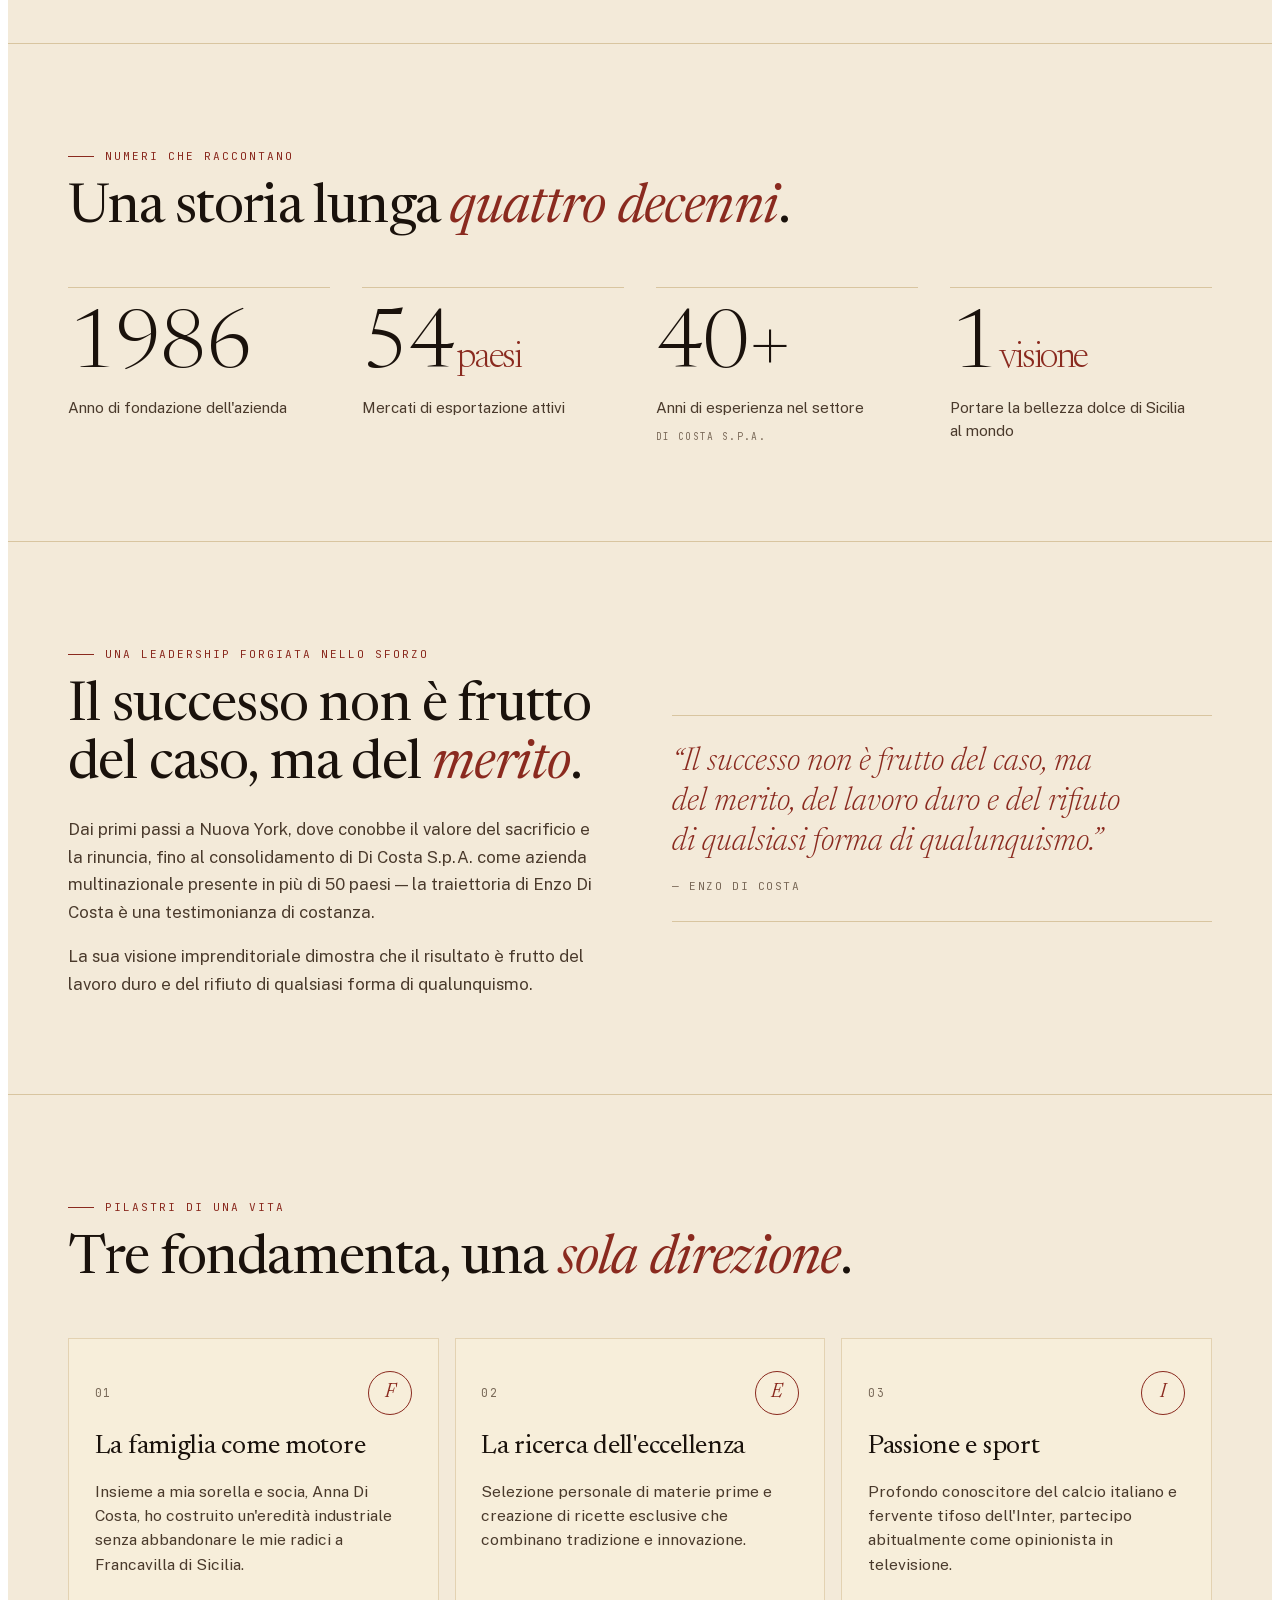
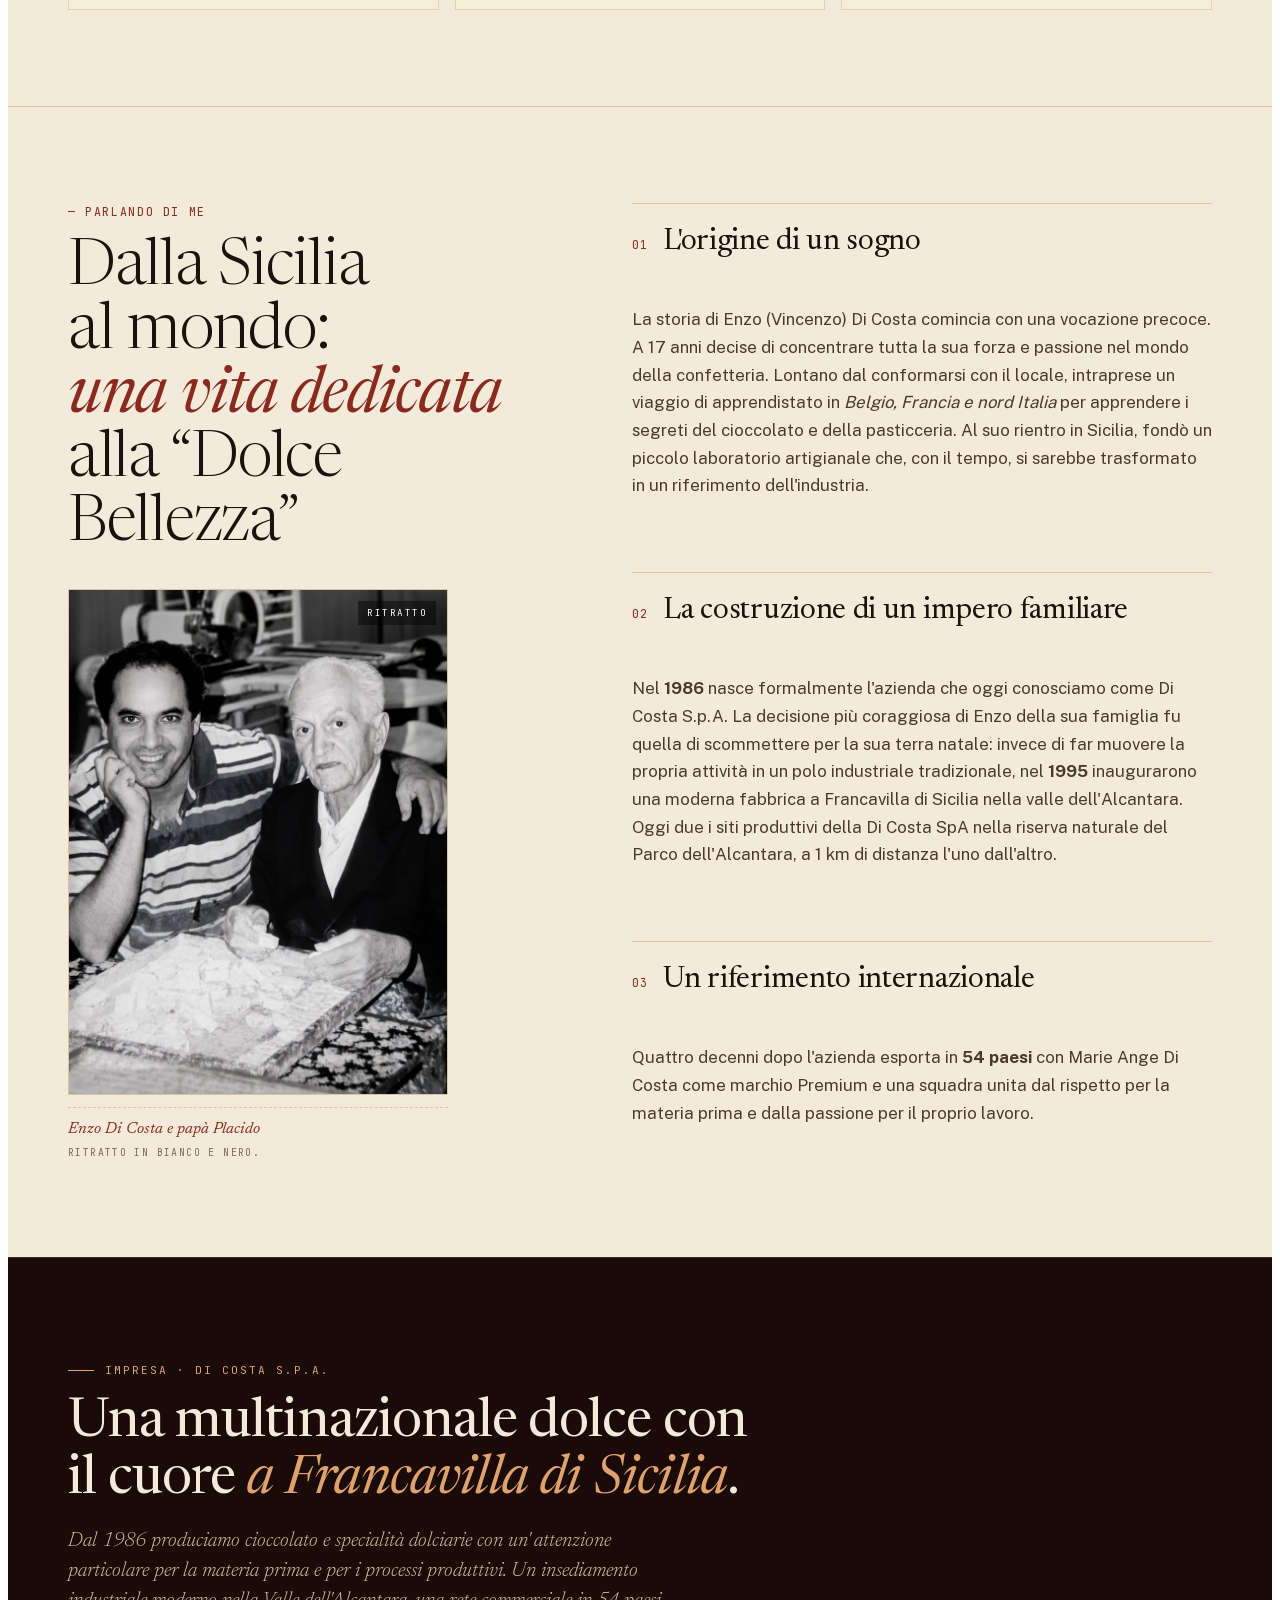
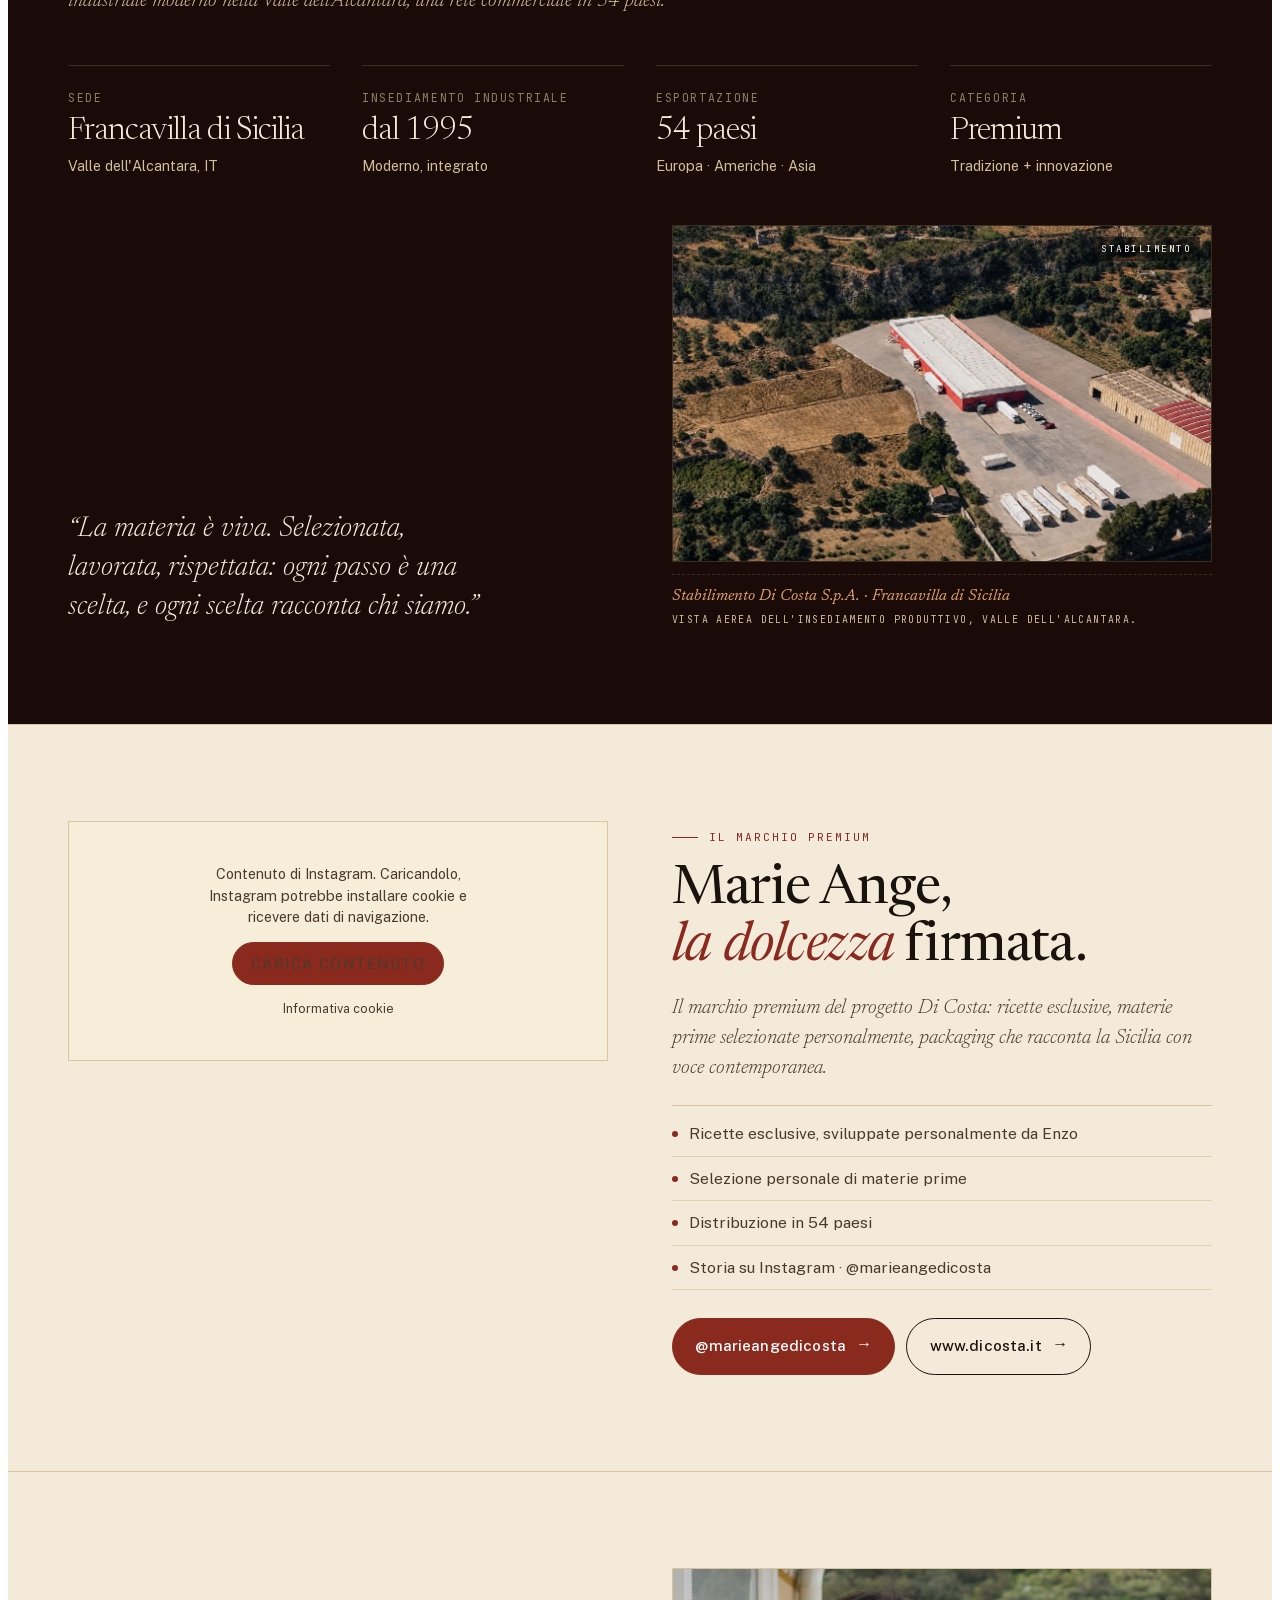
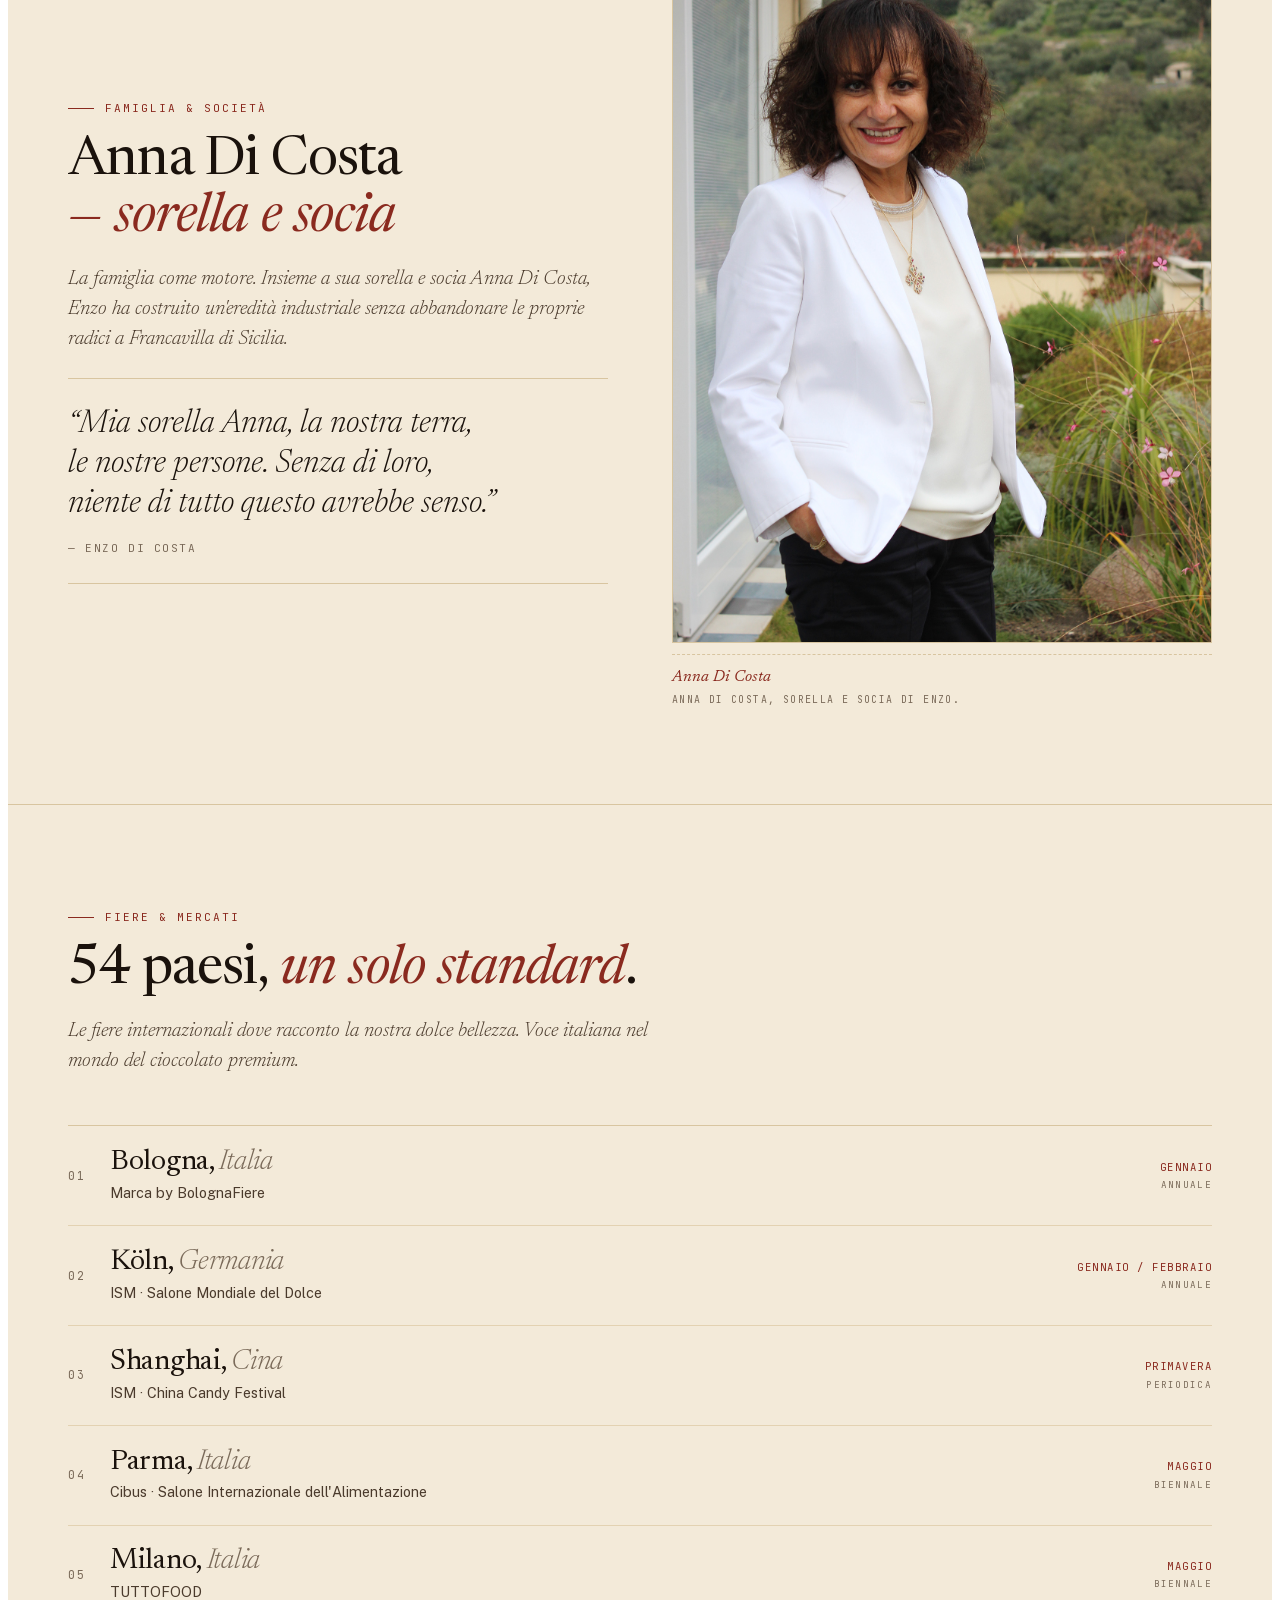
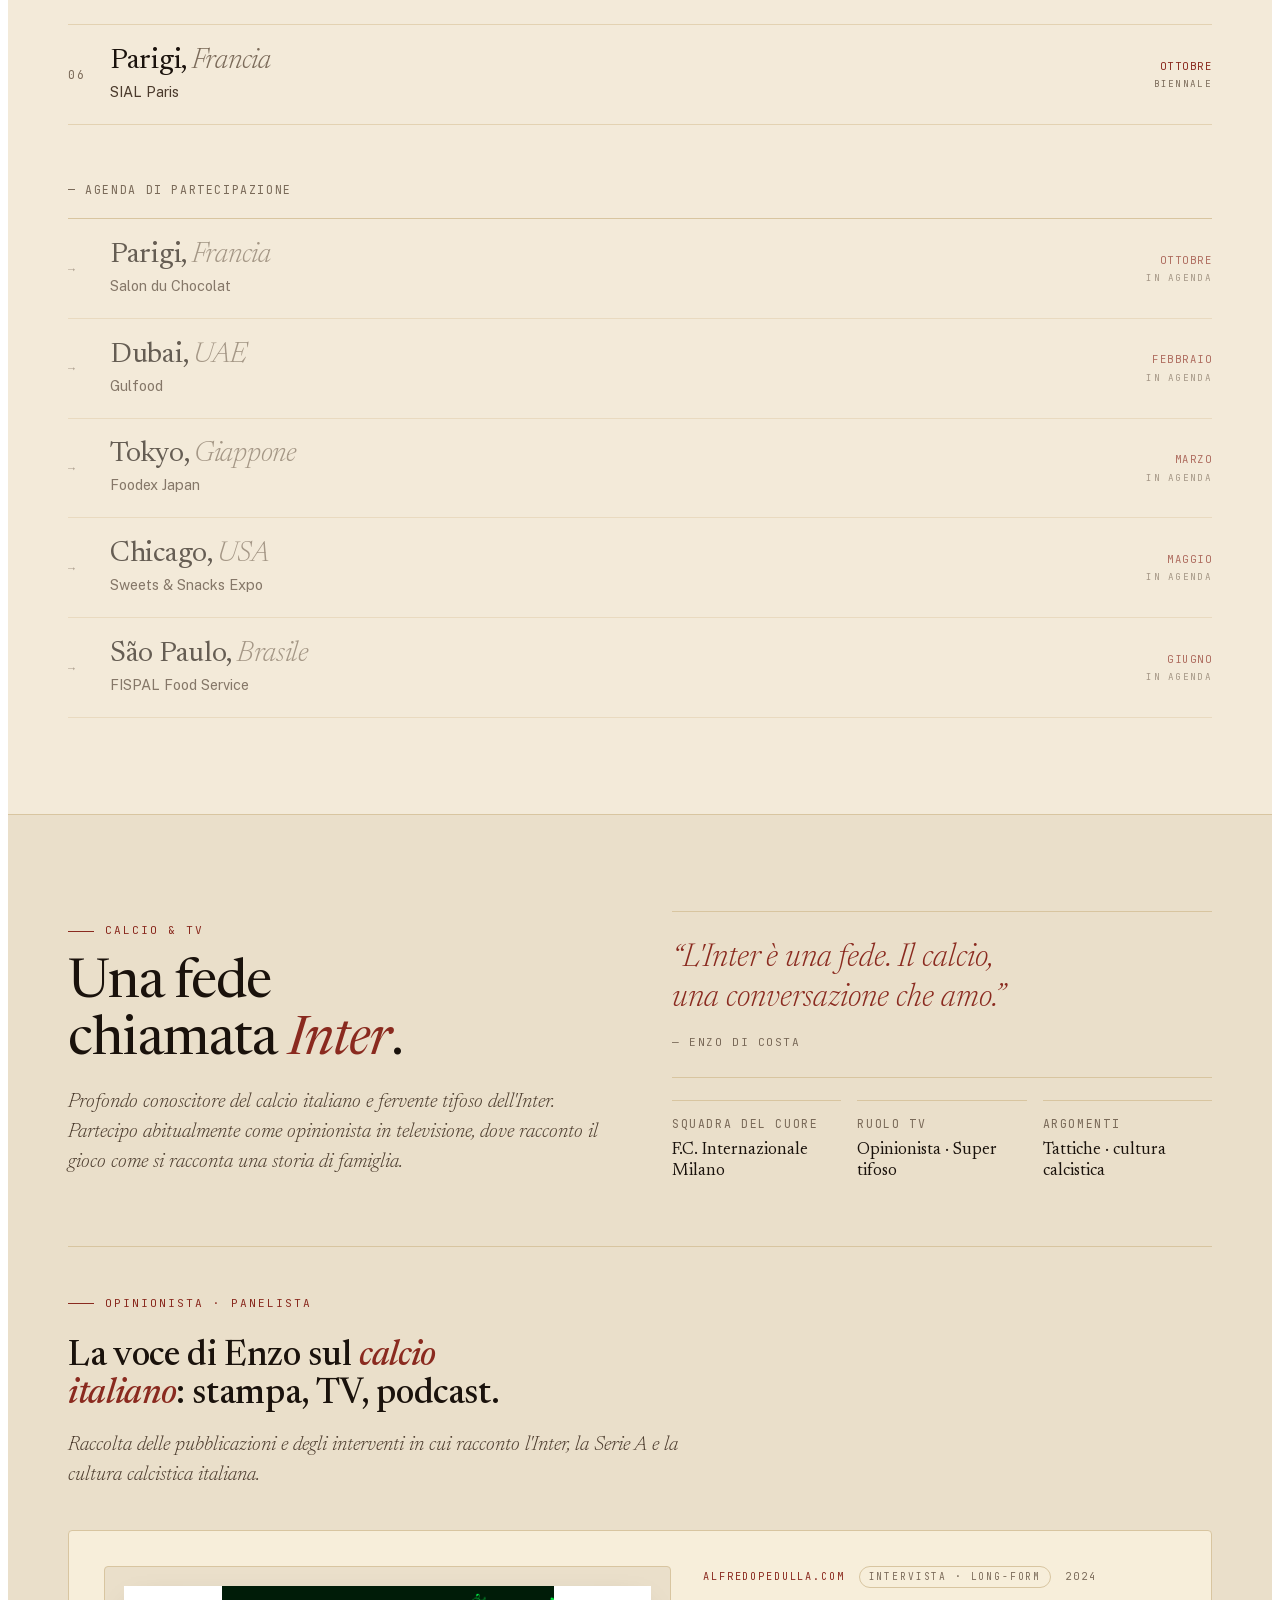
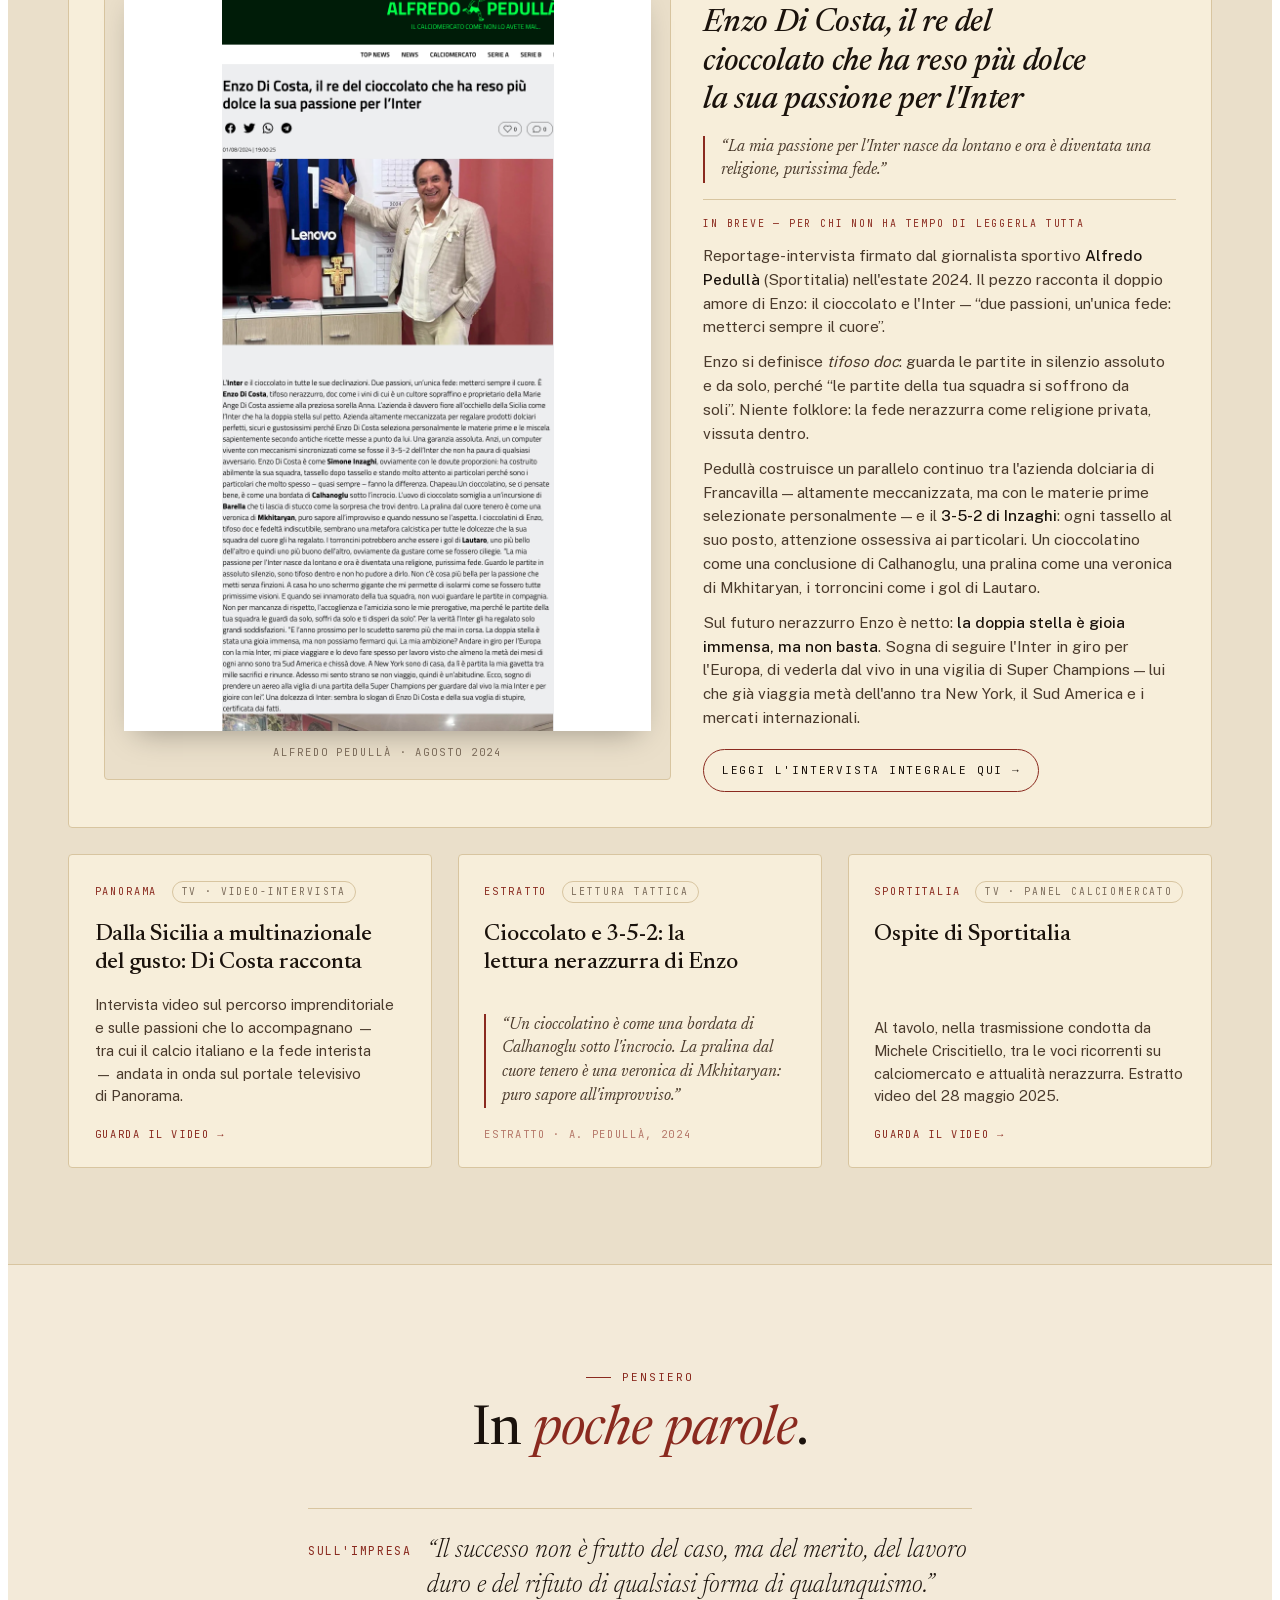
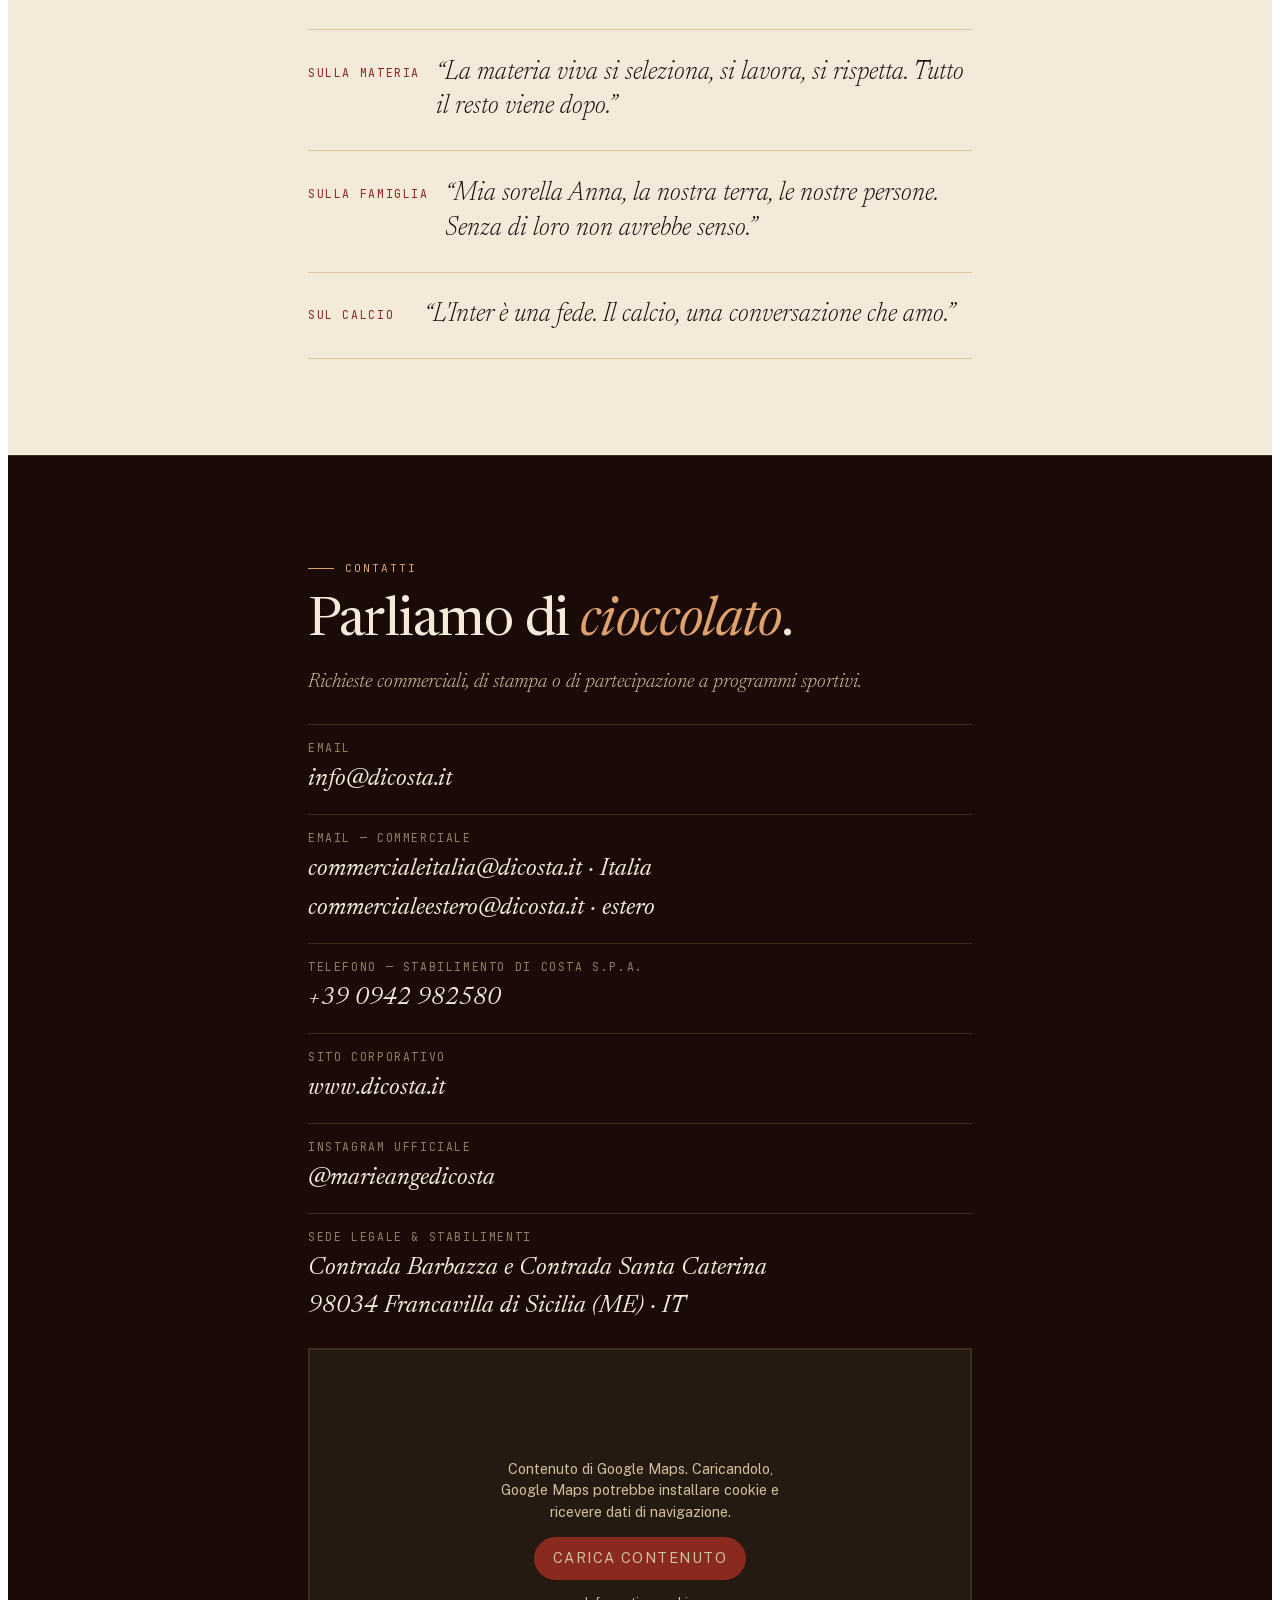
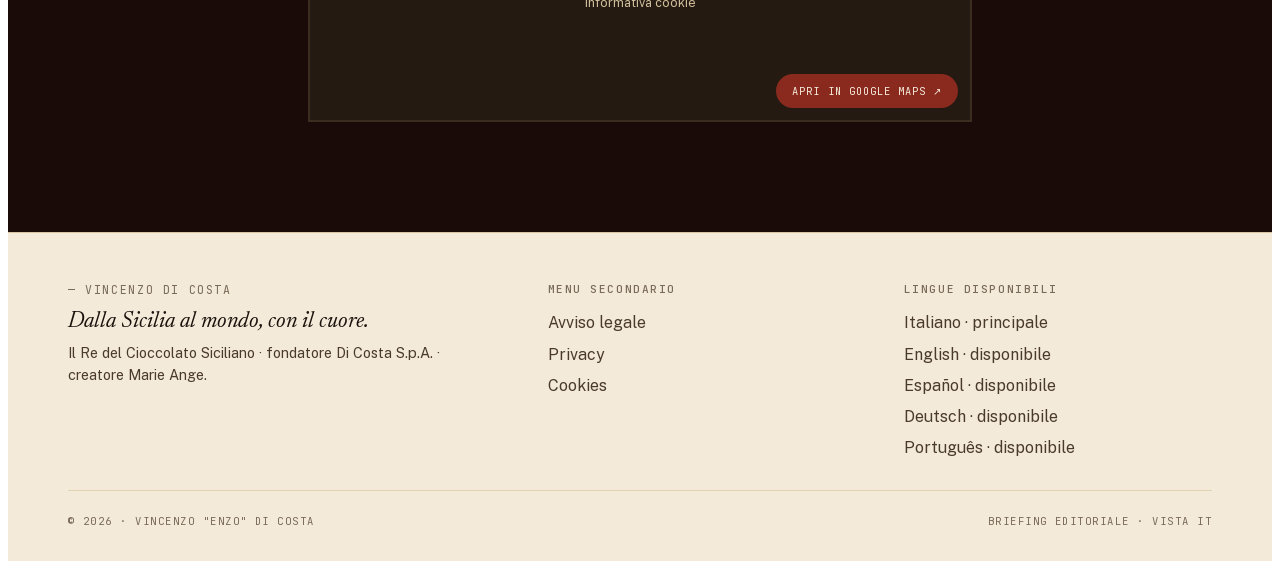
==== commit 346fe4ff: "Auto-publish: sync desde Website (2026-10-12 20:21:06)" ====
--- a/enzodicosta_v06.html
+++ b/enzodicosta_v06.html
@@ -107,9 +107,7 @@
 =========================================================
 -->
 
-<link rel="preconnect" href="https://fonts.googleapis.com" />
-<link rel="preconnect" href="https://fonts.gstatic.com" crossorigin />
-<link href="https://fonts.googleapis.com/css2?family=Newsreader:ital,opsz,wght@0,6..72,300..700;1,6..72,300..700&family=Public+Sans:wght@300..700&family=JetBrains+Mono:wght@400;500&display=swap" rel="stylesheet" />
+<link href="fonts/fonts.css" rel="stylesheet" />
 
 <script type="application/ld+json">
 {
@@ -780,19 +778,14 @@
   border: 1px solid var(--edc-line);
 }
 .edc-map iframe { width: 100%; height: 100%; border: 0; display: block; pointer-events: none; }
-.edc-map::after {
-  content: "Apri in Google Maps ↗";
-  position: absolute; right: 0.8rem; bottom: 0.8rem;
+.edc-map__open {
+  position: absolute; right: 0.8rem; bottom: 0.8rem; z-index: 3;
   background: var(--edc-accent); color: #fff;
   font-family: var(--edc-f-mono); font-size: 0.65rem; letter-spacing: 0.1em; text-transform: uppercase;
   padding: 0.55rem 1rem; border-radius: 999px;
   transition: background .2s ease;
 }
-.edc-map:hover::after { background: var(--edc-ink); }
-[data-lang="en"] .edc-map::after { content: "Open in Google Maps ↗"; }
-[data-lang="es"] .edc-map::after { content: "Abrir en Google Maps ↗"; }
-[data-lang="de"] .edc-map::after { content: "In Google Maps öffnen ↗"; }
-[data-lang="pt"] .edc-map::after { content: "Abrir no Google Maps ↗"; }
+.edc-map__open:hover { background: var(--edc-ink); color: #fff; }
 .edc-contact__line--todo { cursor: default; }
 .edc-contact__line--todo:hover { padding-left: 0; }
 .edc-contact__line--todo strong {
@@ -1662,7 +1655,7 @@
     <div class="edc-wrap">
       <div class="edc-grid-2" style="align-items: stretch;">
         <div>
-          <div class="edc-ig">
+          <div class="edc-ig edc-consent" data-consent-service="Instagram" data-consent-script="https://www.instagram.com/embed.js">
             <blockquote class="instagram-media" data-instgrm-permalink="https://www.instagram.com/marieangedicosta/" data-instgrm-version="14" style="width: 100%;"></blockquote>
             <blockquote class="instagram-media" data-instgrm-permalink="https://www.instagram.com/p/CsVs1-ZsZYN/" data-instgrm-version="14" style="width: 100%;"></blockquote>
           </div>
@@ -1973,9 +1966,10 @@
         <div class="edc-contact__line">
           <span class="edc-mono" data-i18n="contatto_line6_label">Sede legale &amp; stabilimenti</span>
           <strong>Contrada Barbazza e Contrada Santa Caterina<br />98034 Francavilla di Sicilia (ME) · IT</strong>
-          <a class="edc-map" href="https://www.google.com/maps/search/?api=1&amp;query=Di+Costa+S.p.A.%2C+Francavilla+di+Sicilia+ME%2C+Italia" target="_blank" rel="noopener" aria-label="Apri la posizione di Di Costa S.p.A. in Google Maps">
-            <iframe src="https://maps.google.com/maps?q=Di+Costa+S.p.A.,+Francavilla+di+Sicilia+ME,+Italia&amp;z=8&amp;output=embed" loading="lazy" tabindex="-1" aria-hidden="true" title="Posizione di Di Costa S.p.A. in Sicilia"></iframe>
-          </a>
+          <div class="edc-map edc-consent" data-consent-service="Google Maps">
+            <iframe data-consent-src="https://maps.google.com/maps?q=Di+Costa+S.p.A.,+Francavilla+di+Sicilia+ME,+Italia&amp;z=8&amp;output=embed" loading="lazy" tabindex="-1" aria-hidden="true" title="Posizione di Di Costa S.p.A. in Sicilia"></iframe>
+            <a class="edc-map__open edc-consent__keep" href="https://www.google.com/maps/search/?api=1&amp;query=Di+Costa+S.p.A.%2C+Francavilla+di+Sicilia+ME%2C+Italia" target="_blank" rel="noopener" data-i18n="map_open">Apri in Google Maps ↗</a>
+          </div>
         </div>
       </div>
     </div>
@@ -1992,9 +1986,9 @@
         </div>
         <div class="edc-foot__col">
           <h4 data-i18n="foot_menu_h4">Menu secondario</h4>
-          <a href="#" data-i18n="foot_legal">Avviso legale</a>
-          <a href="#" data-i18n="foot_privacy">Privacy</a>
-          <a href="#" data-i18n="foot_cookies">Cookies</a>
+          <a href="legal.html#avviso" data-i18n="foot_legal">Avviso legale</a>
+          <a href="legal.html#privacy" data-i18n="foot_privacy">Privacy</a>
+          <a href="legal.html#cookies" data-i18n="foot_cookies">Cookies</a>
         </div>
         <div class="edc-foot__col">
           <h4 data-i18n="foot_lang_h4">Lingue disponibili</h4>
@@ -2294,7 +2288,8 @@
       foot_sub: 'The King of Sicilian Chocolate · founder of Di Costa S.p.A. · creator of Marie Ange.',
       foot_menu_h4: 'Secondary menu', foot_legal: 'Legal notice', foot_privacy: 'Privacy', foot_cookies: 'Cookies',
       foot_lang_h4: 'Available languages', foot_lang_it: 'Italiano · principale', foot_lang_en: 'English · available', foot_lang_es: 'Español · disponible', foot_lang_de: 'Deutsch · available', foot_lang_pt: 'Português · available',
-      foot_briefing: 'Editorial briefing · EN view'
+      foot_briefing: 'Editorial briefing · EN view',
+      map_open: 'Open in Google Maps ↗'
     },
     es: {
       nav_bio: 'Biografía', nav_empresa: 'Empresa', nav_ferias: 'Ferias', nav_calcio: 'Fútbol y TV', nav_pensiero: 'Filosofía', nav_contatto: 'Contacto',
@@ -2425,7 +2420,8 @@
       foot_sub: 'El Rey del Chocolate Siciliano · fundador de Di Costa S.p.A. · creador de Marie Ange.',
       foot_menu_h4: 'Menú secundario', foot_legal: 'Aviso legal', foot_privacy: 'Privacidad', foot_cookies: 'Cookies',
       foot_lang_h4: 'Idiomas disponibles', foot_lang_it: 'Italiano · principal', foot_lang_en: 'English · disponible', foot_lang_es: 'Español · disponible', foot_lang_de: 'Deutsch · disponible', foot_lang_pt: 'Português · disponible',
-      foot_briefing: 'Resumen editorial · vista ES'
+      foot_briefing: 'Resumen editorial · vista ES',
+      map_open: 'Abrir en Google Maps ↗'
     },
     de: {
       nav_bio: 'Biografie', nav_empresa: 'Unternehmen', nav_ferias: 'Messen', nav_calcio: 'Fußball &amp; TV', nav_pensiero: 'Philosophie', nav_contatto: 'Kontakt',
@@ -2556,7 +2552,8 @@
       foot_sub: 'Der König der sizilianischen Schokolade · Gründer von Di Costa S.p.A. · Schöpfer von Marie Ange.',
       foot_menu_h4: 'Sekundärmenü', foot_legal: 'Impressum', foot_privacy: 'Datenschutz', foot_cookies: 'Cookies',
       foot_lang_h4: 'Verfügbare Sprachen', foot_lang_it: 'Italiano · Hauptsprache', foot_lang_en: 'English · verfügbar', foot_lang_es: 'Español · verfügbar', foot_lang_de: 'Deutsch · verfügbar', foot_lang_pt: 'Português · verfügbar',
-      foot_briefing: 'Redaktionelles Briefing · Ansicht DE'
+      foot_briefing: 'Redaktionelles Briefing · Ansicht DE',
+      map_open: 'In Google Maps öffnen ↗'
     },
     pt: {
       nav_bio: 'Biografia', nav_empresa: 'Empresa', nav_ferias: 'Feiras', nav_calcio: 'Futebol &amp; TV', nav_pensiero: 'Filosofia', nav_contatto: 'Contato',
@@ -2687,7 +2684,8 @@
       foot_sub: 'O Rei do Chocolate Siciliano · fundador da Di Costa S.p.A. · criador da Marie Ange.',
       foot_menu_h4: 'Menu secundário', foot_legal: 'Aviso legal', foot_privacy: 'Privacidade', foot_cookies: 'Cookies',
       foot_lang_h4: 'Idiomas disponíveis', foot_lang_it: 'Italiano · principal', foot_lang_en: 'English · disponível', foot_lang_es: 'Español · disponível', foot_lang_de: 'Deutsch · disponível', foot_lang_pt: 'Português · disponível',
-      foot_briefing: 'Resumo editorial · vista PT'
+      foot_briefing: 'Resumo editorial · vista PT',
+      map_open: 'Abrir no Google Maps ↗'
     }
   };
   var I18N_IT_CACHE = {};
@@ -2710,10 +2708,14 @@
     document.querySelectorAll('[data-lang-btn]').forEach(function (b) {
       b.classList.toggle('is-active', b.getAttribute('data-lang-btn') === lang);
     });
-    // carry the current language onto links to the fair and press sub-pages
-    document.querySelectorAll('a[href^="ferie/"], a[href^="stampa/"]').forEach(function (a) {
-      var href = a.getAttribute('href').split('?')[0];
-      a.setAttribute('href', href + (lang === 'it' ? '' : '?lang=' + lang));
+    // carry the current language onto links to the fair, press and legal sub-pages
+    document.querySelectorAll('a[href^="ferie/"], a[href^="stampa/"], a[href^="legal.html"]').forEach(function (a) {
+      var href = a.getAttribute('href');
+      var hash = '';
+      var hashIdx = href.indexOf('#');
+      if (hashIdx !== -1) { hash = href.slice(hashIdx); href = href.slice(0, hashIdx); }
+      href = href.split('?')[0];
+      a.setAttribute('href', href + (lang === 'it' ? '' : '?lang=' + lang) + hash);
     });
   }
   document.querySelectorAll('[data-lang-btn]').forEach(function (b) {
@@ -2915,7 +2917,7 @@
 </script>
 
 <!-- Instagram embed runtime (loads only if embeds present) -->
-<script async src="//www.instagram.com/embed.js"></script>
+<script src="consent-embed.js"></script>
 
 <!-- Umami — analytics propio autoalojado (stats.enzodicosta.com) -->
 <script defer src="https://stats.enzodicosta.com/script.js" data-website-id="1f9c0b7a-6cb8-4c30-b1ad-028d31230646"></script>
--- a/fonts/fonts.css
+++ b/fonts/fonts.css
@@ -0,0 +1,91 @@
+/* Fuentes servidas desde el propio sitio (antes Google Fonts) — subsets latin y latin-ext */
+/* latin-ext */
+@font-face {
+  font-family: 'JetBrains Mono';
+  font-style: normal;
+  font-weight: 400;
+  font-display: swap;
+  src: url(JetBrainsMono-normal-latin-ext.woff2) format('woff2');
+  unicode-range: U+0100-02BA, U+02BD-02C5, U+02C7-02CC, U+02CE-02D7, U+02DD-02FF, U+0304, U+0308, U+0329, U+1D00-1DBF, U+1E00-1E9F, U+1EF2-1EFF, U+2020, U+20A0-20AB, U+20AD-20C4, U+2113, U+2C60-2C7F, U+A720-A7FF;
+}
+/* latin */
+@font-face {
+  font-family: 'JetBrains Mono';
+  font-style: normal;
+  font-weight: 400;
+  font-display: swap;
+  src: url(JetBrainsMono-normal-latin.woff2) format('woff2');
+  unicode-range: U+0000-00FF, U+0131, U+0152-0153, U+02BB-02BC, U+02C6, U+02DA, U+02DC, U+0304, U+0308, U+0329, U+2000-206F, U+20AC, U+2122, U+2191, U+2193, U+2212, U+2215, U+FEFF, U+FFFD;
+}
+/* latin-ext */
+@font-face {
+  font-family: 'JetBrains Mono';
+  font-style: normal;
+  font-weight: 500;
+  font-display: swap;
+  src: url(JetBrainsMono-normal-latin-ext.woff2) format('woff2');
+  unicode-range: U+0100-02BA, U+02BD-02C5, U+02C7-02CC, U+02CE-02D7, U+02DD-02FF, U+0304, U+0308, U+0329, U+1D00-1DBF, U+1E00-1E9F, U+1EF2-1EFF, U+2020, U+20A0-20AB, U+20AD-20C4, U+2113, U+2C60-2C7F, U+A720-A7FF;
+}
+/* latin */
+@font-face {
+  font-family: 'JetBrains Mono';
+  font-style: normal;
+  font-weight: 500;
+  font-display: swap;
+  src: url(JetBrainsMono-normal-latin.woff2) format('woff2');
+  unicode-range: U+0000-00FF, U+0131, U+0152-0153, U+02BB-02BC, U+02C6, U+02DA, U+02DC, U+0304, U+0308, U+0329, U+2000-206F, U+20AC, U+2122, U+2191, U+2193, U+2212, U+2215, U+FEFF, U+FFFD;
+}
+/* latin-ext */
+@font-face {
+  font-family: 'Newsreader';
+  font-style: italic;
+  font-weight: 300 700;
+  font-display: swap;
+  src: url(Newsreader-italic-latin-ext.woff2) format('woff2');
+  unicode-range: U+0100-02BA, U+02BD-02C5, U+02C7-02CC, U+02CE-02D7, U+02DD-02FF, U+0304, U+0308, U+0329, U+1D00-1DBF, U+1E00-1E9F, U+1EF2-1EFF, U+2020, U+20A0-20AB, U+20AD-20C4, U+2113, U+2C60-2C7F, U+A720-A7FF;
+}
+/* latin */
+@font-face {
+  font-family: 'Newsreader';
+  font-style: italic;
+  font-weight: 300 700;
+  font-display: swap;
+  src: url(Newsreader-italic-latin.woff2) format('woff2');
+  unicode-range: U+0000-00FF, U+0131, U+0152-0153, U+02BB-02BC, U+02C6, U+02DA, U+02DC, U+0304, U+0308, U+0329, U+2000-206F, U+20AC, U+2122, U+2191, U+2193, U+2212, U+2215, U+FEFF, U+FFFD;
+}
+/* latin-ext */
+@font-face {
+  font-family: 'Newsreader';
+  font-style: normal;
+  font-weight: 300 700;
+  font-display: swap;
+  src: url(Newsreader-normal-latin-ext.woff2) format('woff2');
+  unicode-range: U+0100-02BA, U+02BD-02C5, U+02C7-02CC, U+02CE-02D7, U+02DD-02FF, U+0304, U+0308, U+0329, U+1D00-1DBF, U+1E00-1E9F, U+1EF2-1EFF, U+2020, U+20A0-20AB, U+20AD-20C4, U+2113, U+2C60-2C7F, U+A720-A7FF;
+}
+/* latin */
+@font-face {
+  font-family: 'Newsreader';
+  font-style: normal;
+  font-weight: 300 700;
+  font-display: swap;
+  src: url(Newsreader-normal-latin.woff2) format('woff2');
+  unicode-range: U+0000-00FF, U+0131, U+0152-0153, U+02BB-02BC, U+02C6, U+02DA, U+02DC, U+0304, U+0308, U+0329, U+2000-206F, U+20AC, U+2122, U+2191, U+2193, U+2212, U+2215, U+FEFF, U+FFFD;
+}
+/* latin-ext */
+@font-face {
+  font-family: 'Public Sans';
+  font-style: normal;
+  font-weight: 300 700;
+  font-display: swap;
+  src: url(PublicSans-normal-latin-ext.woff2) format('woff2');
+  unicode-range: U+0100-02BA, U+02BD-02C5, U+02C7-02CC, U+02CE-02D7, U+02DD-02FF, U+0304, U+0308, U+0329, U+1D00-1DBF, U+1E00-1E9F, U+1EF2-1EFF, U+2020, U+20A0-20AB, U+20AD-20C4, U+2113, U+2C60-2C7F, U+A720-A7FF;
+}
+/* latin */
+@font-face {
+  font-family: 'Public Sans';
+  font-style: normal;
+  font-weight: 300 700;
+  font-display: swap;
+  src: url(PublicSans-normal-latin.woff2) format('woff2');
+  unicode-range: U+0000-00FF, U+0131, U+0152-0153, U+02BB-02BC, U+02C6, U+02DA, U+02DC, U+0304, U+0308, U+0329, U+2000-206F, U+20AC, U+2122, U+2191, U+2193, U+2212, U+2215, U+FEFF, U+FFFD;
+}
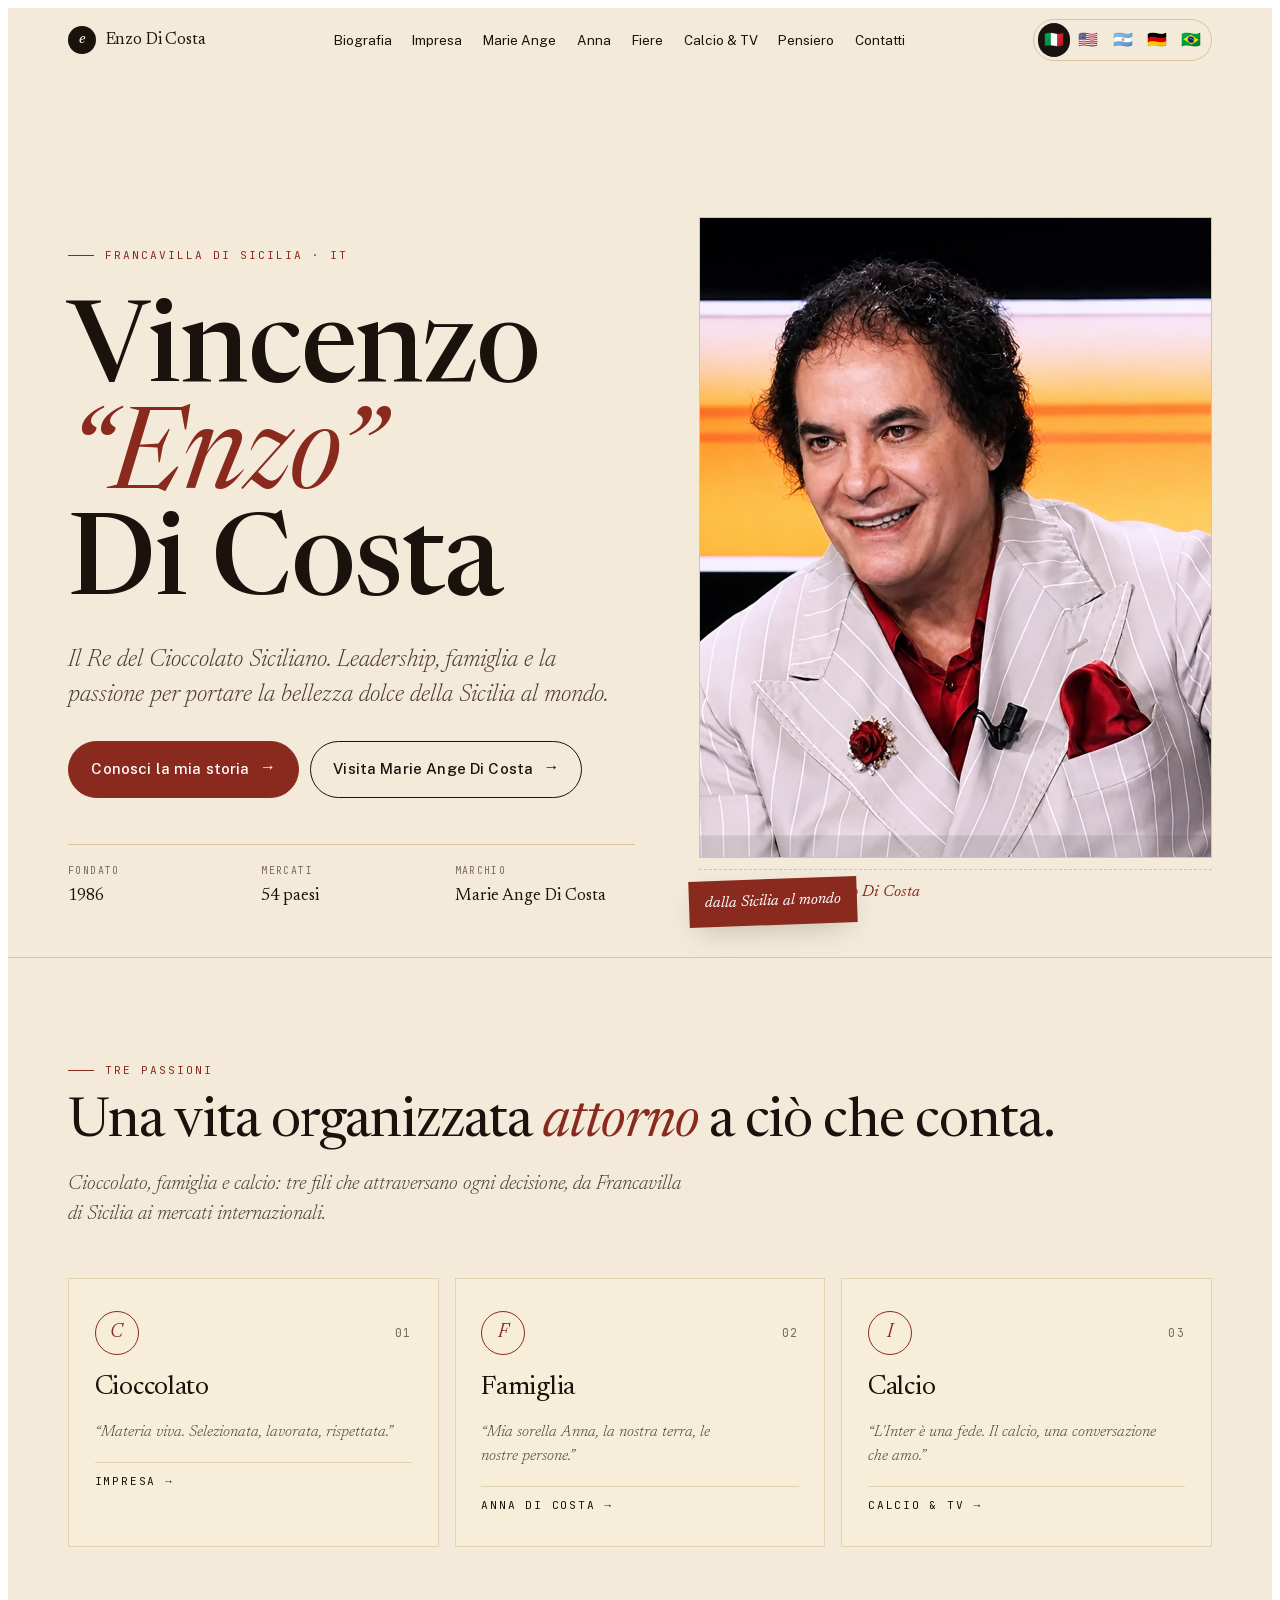
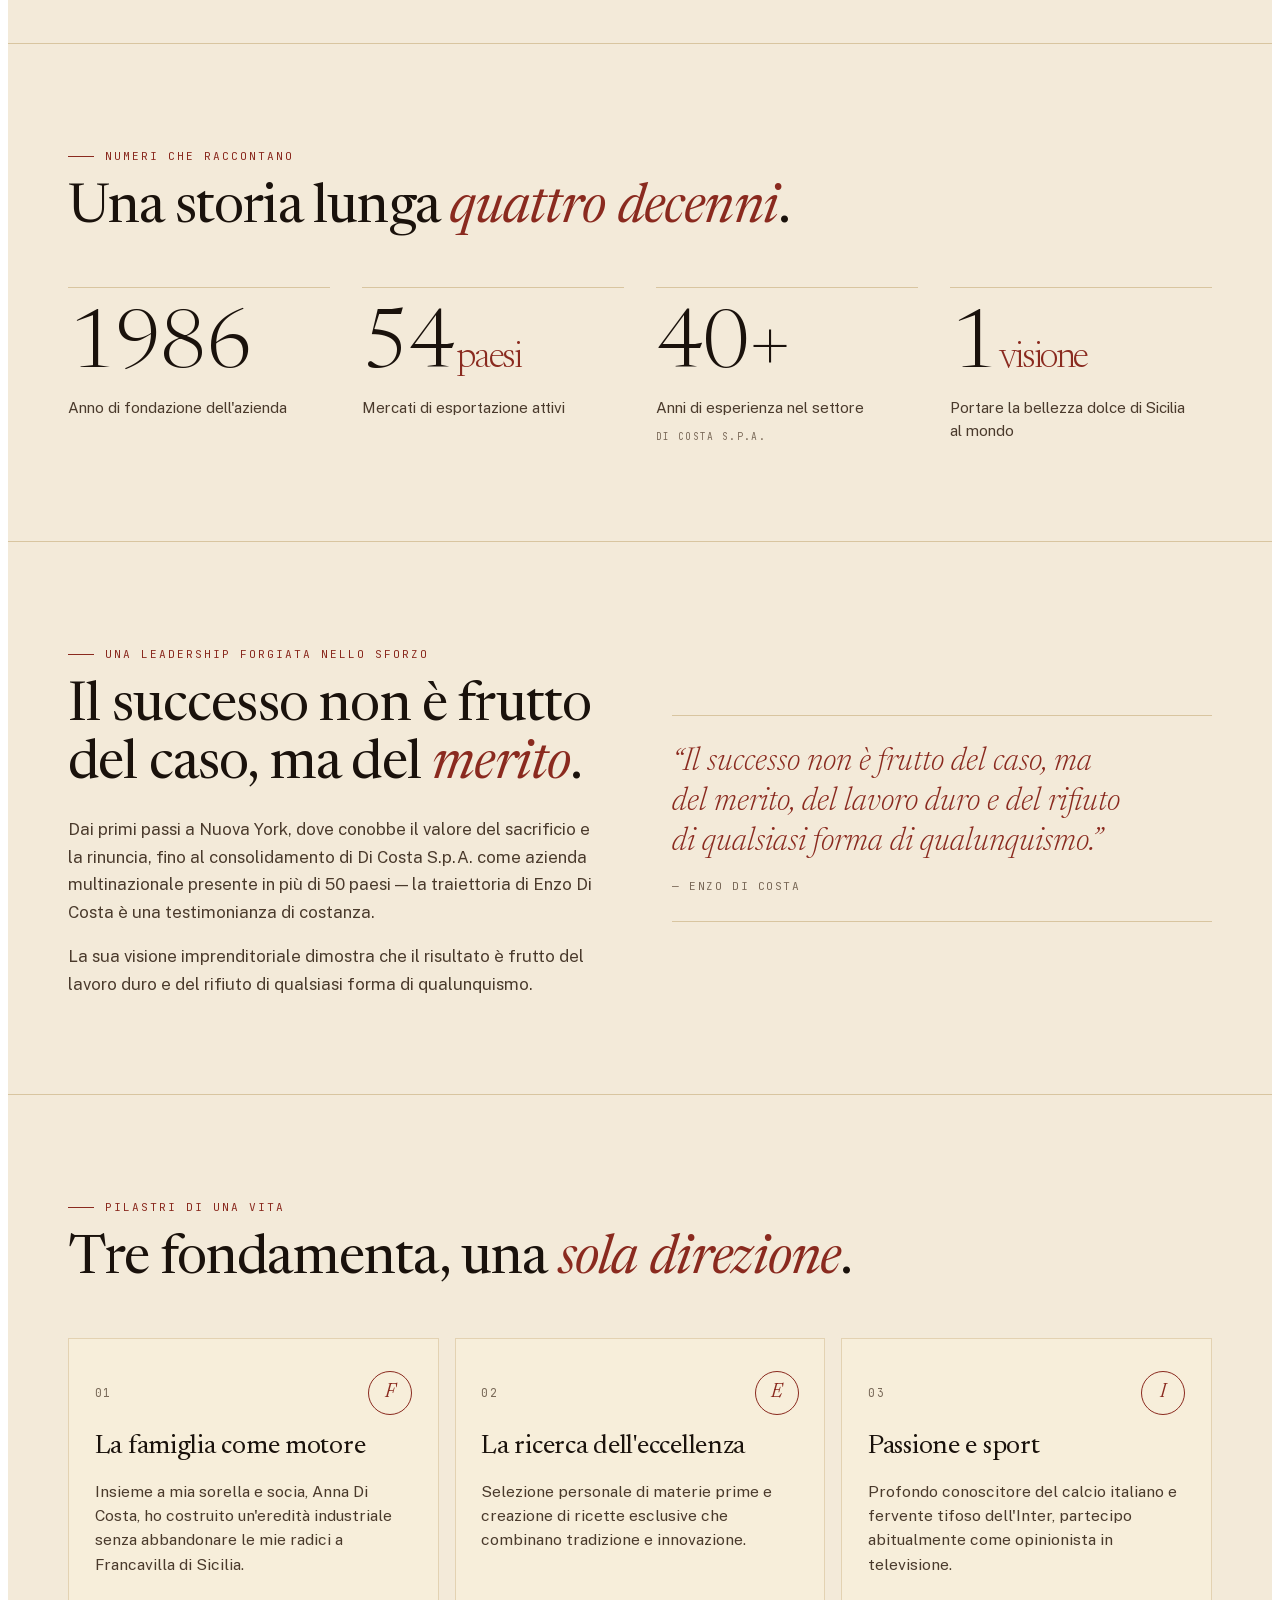
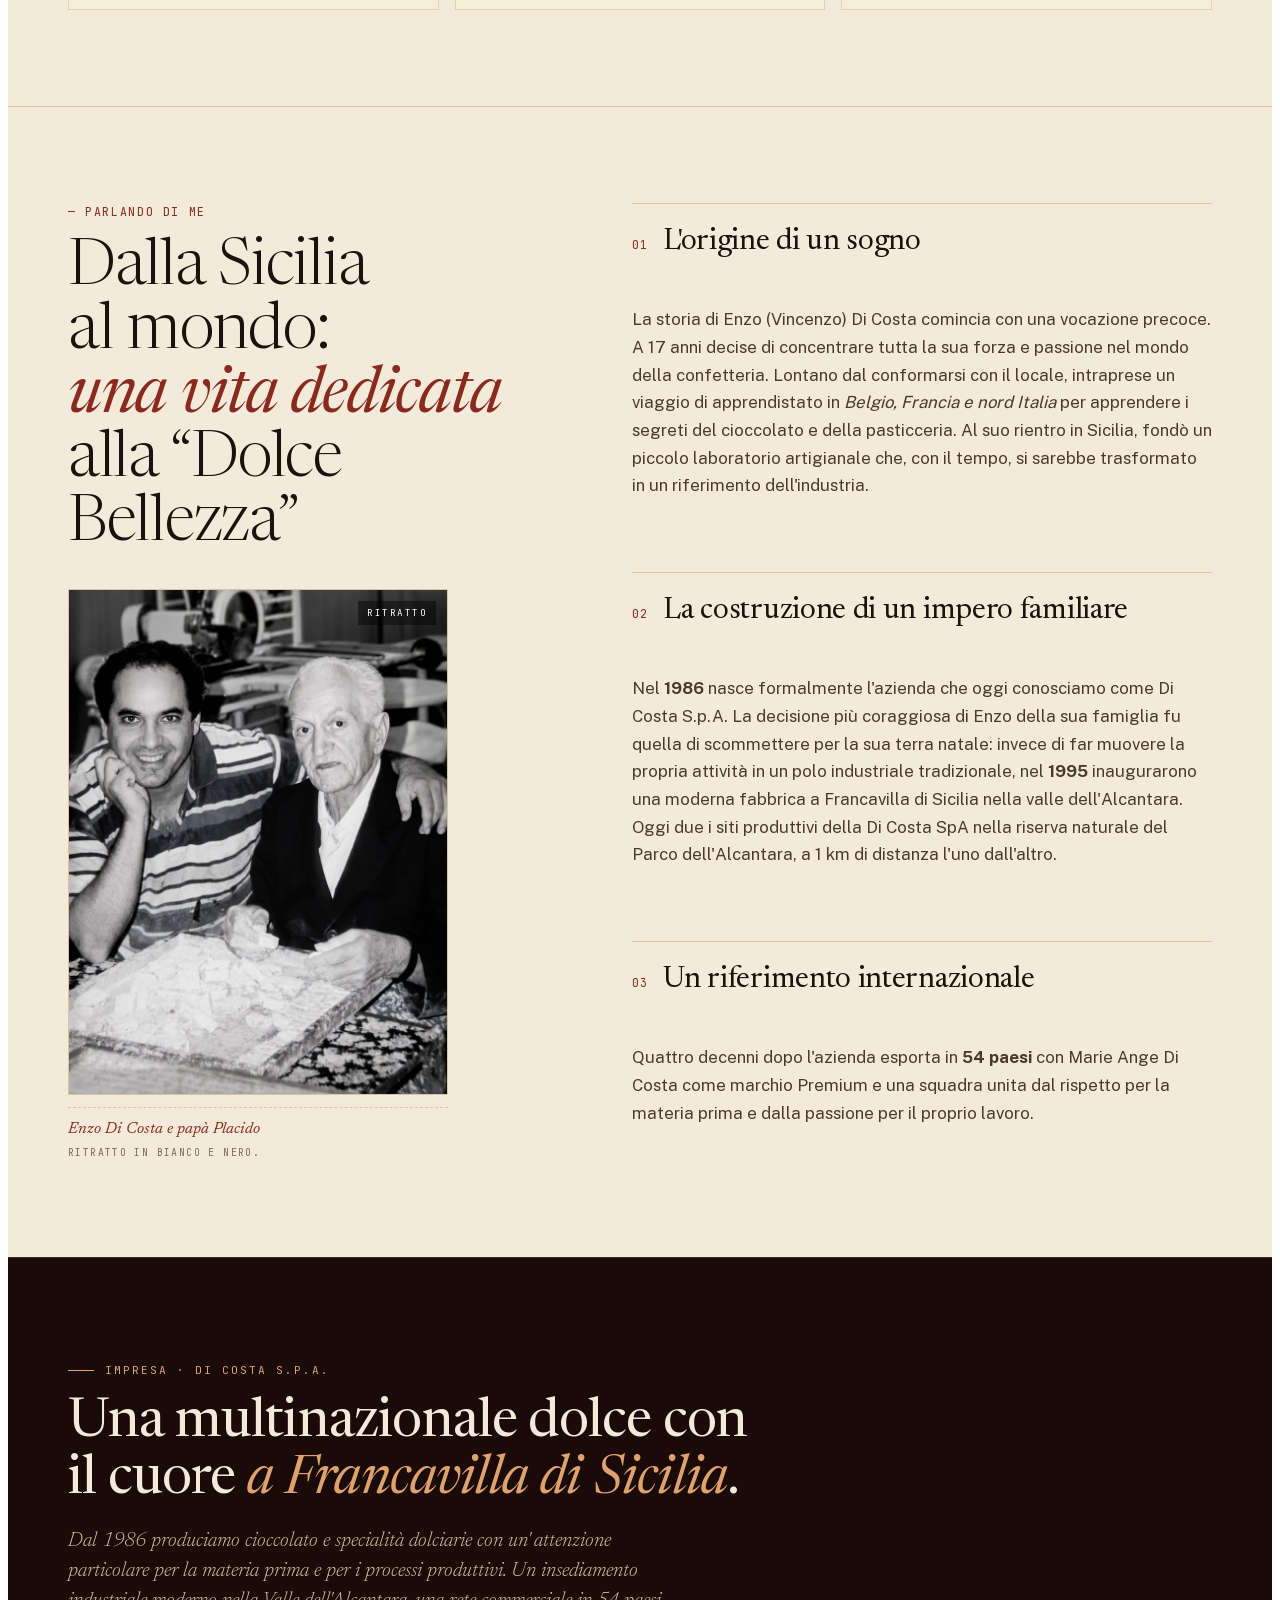
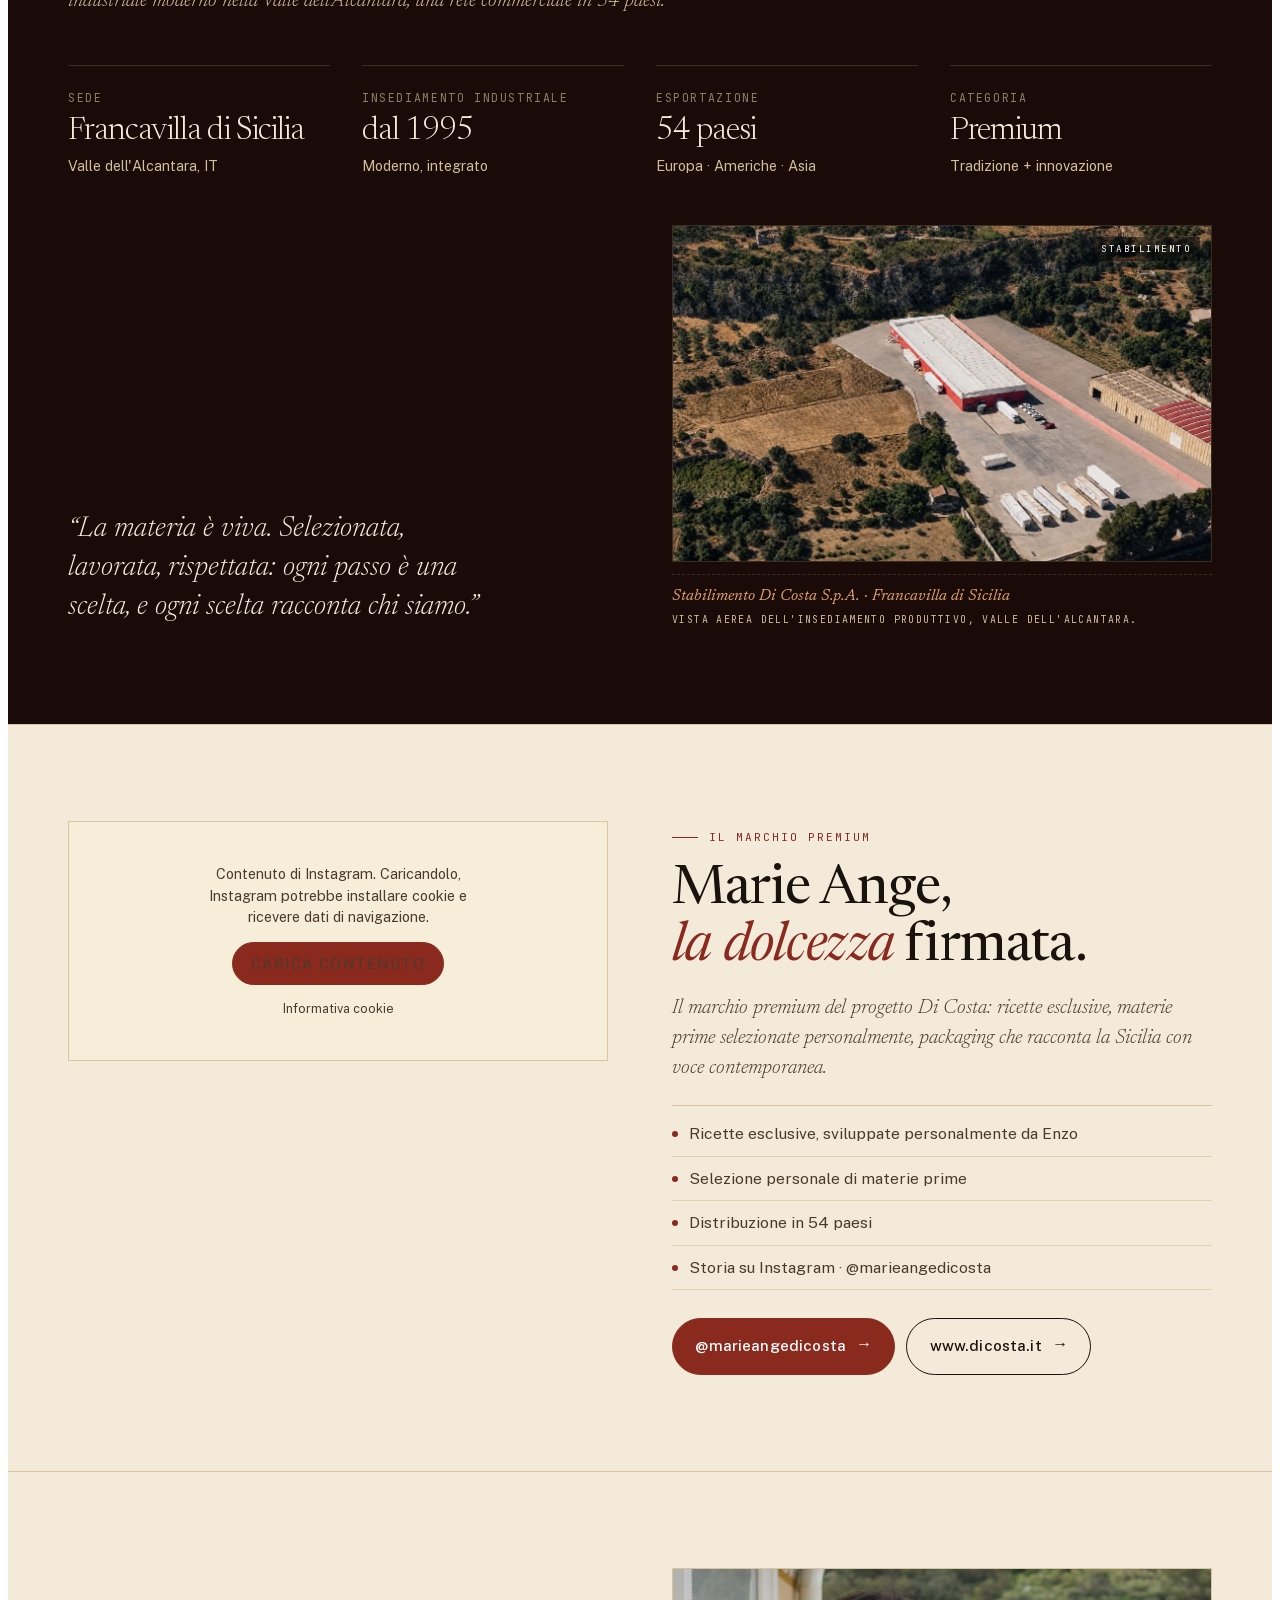
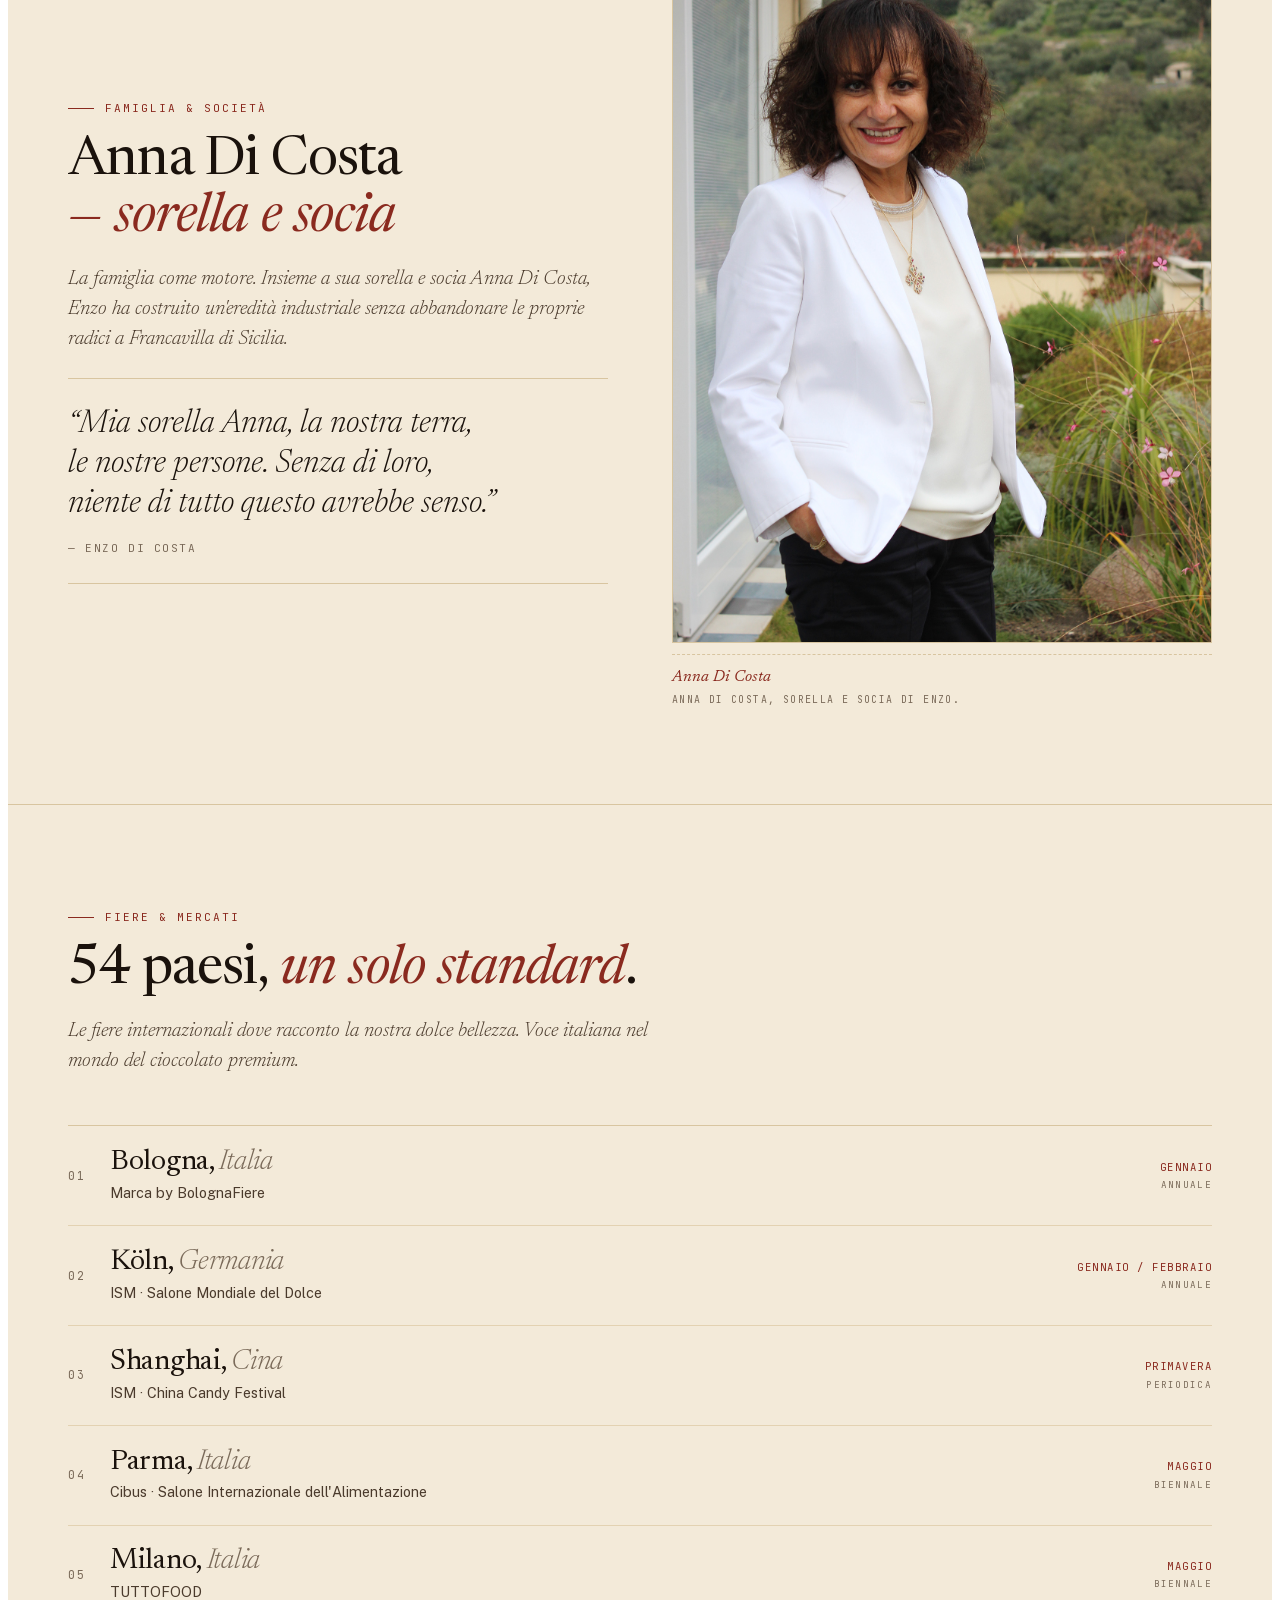
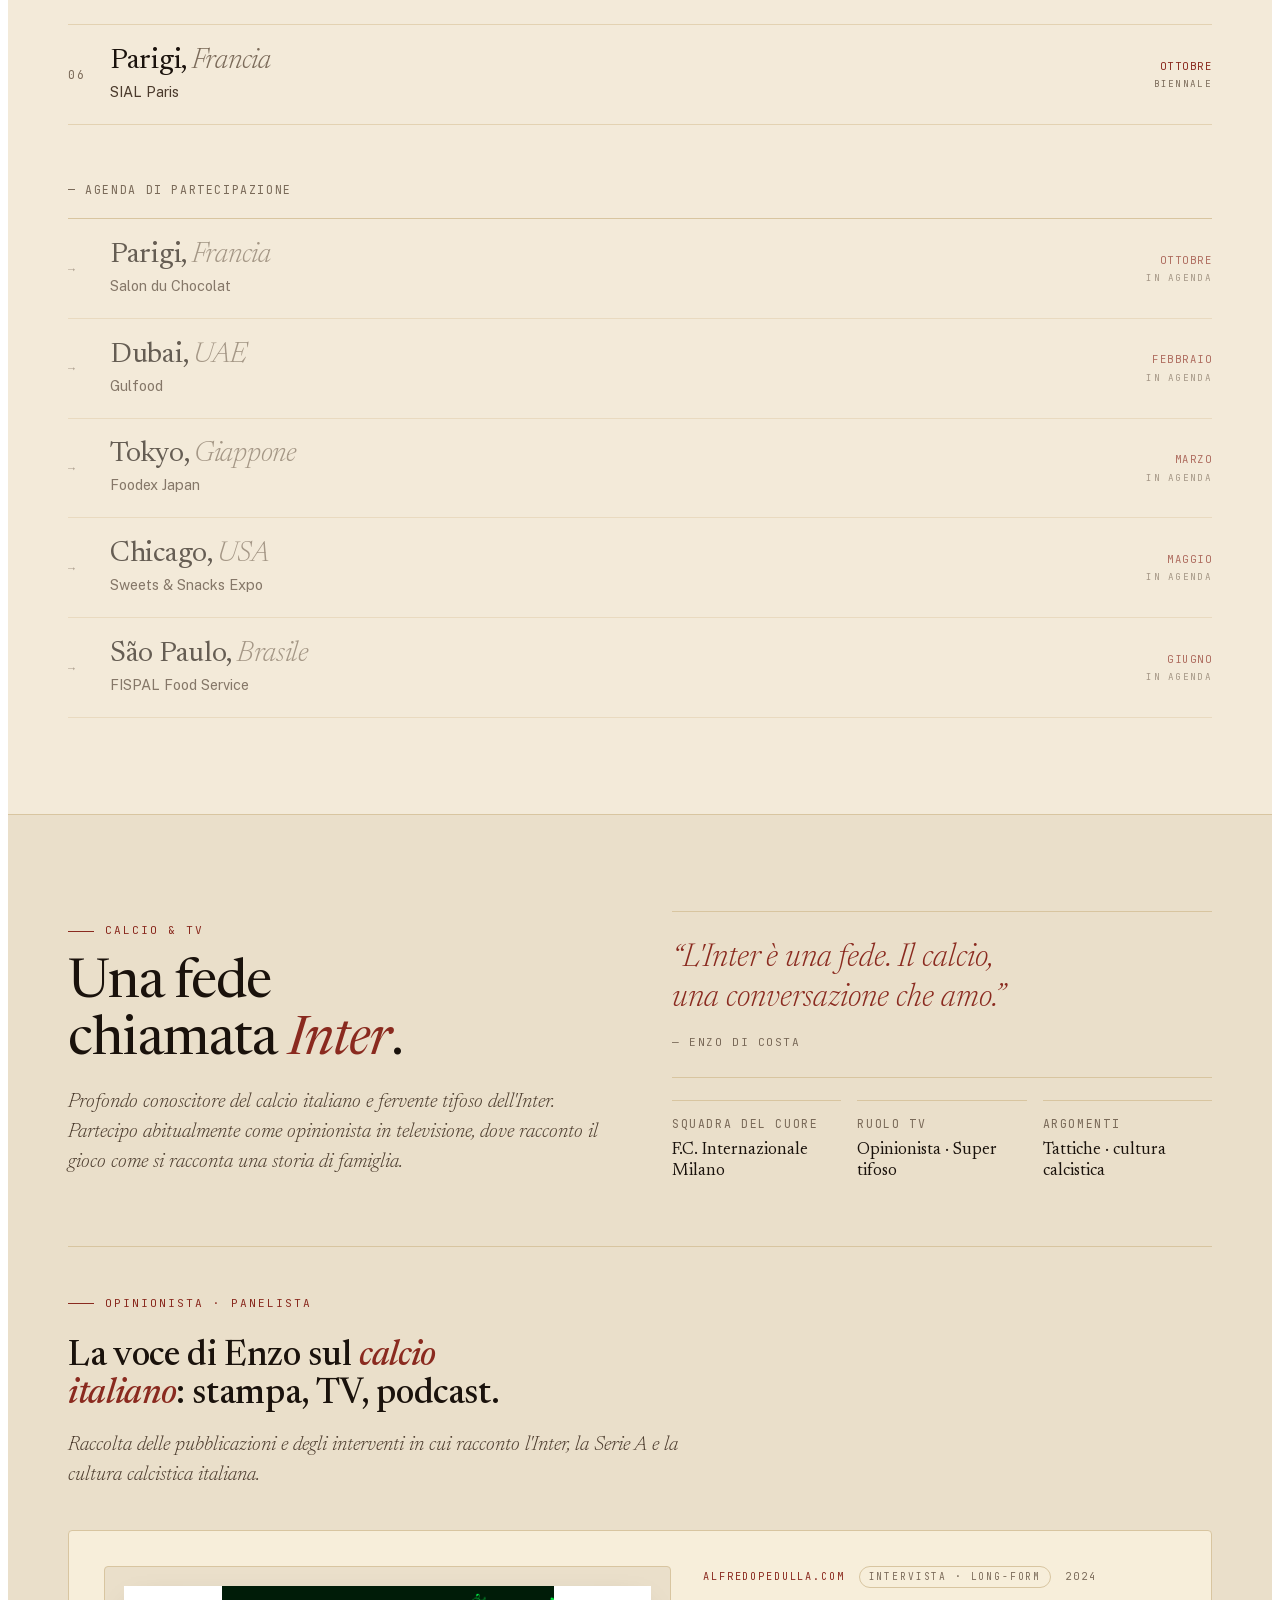
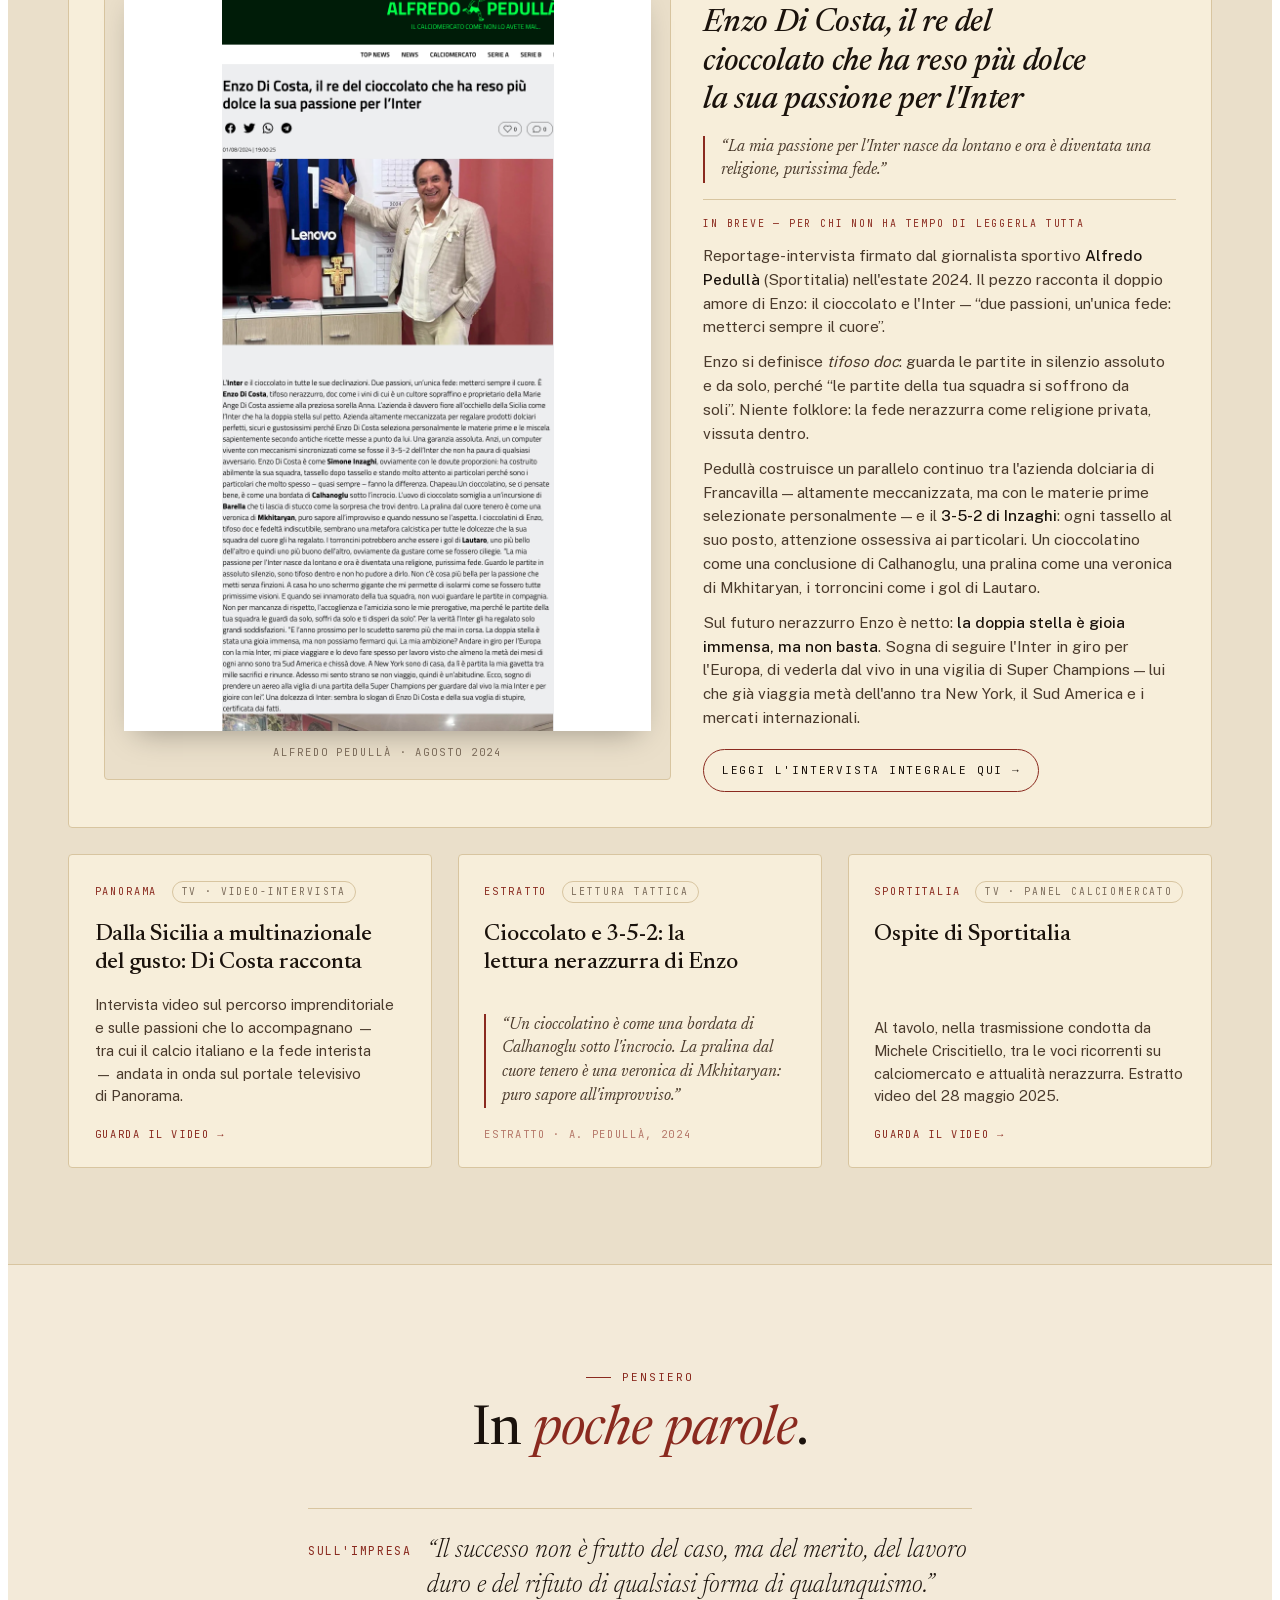
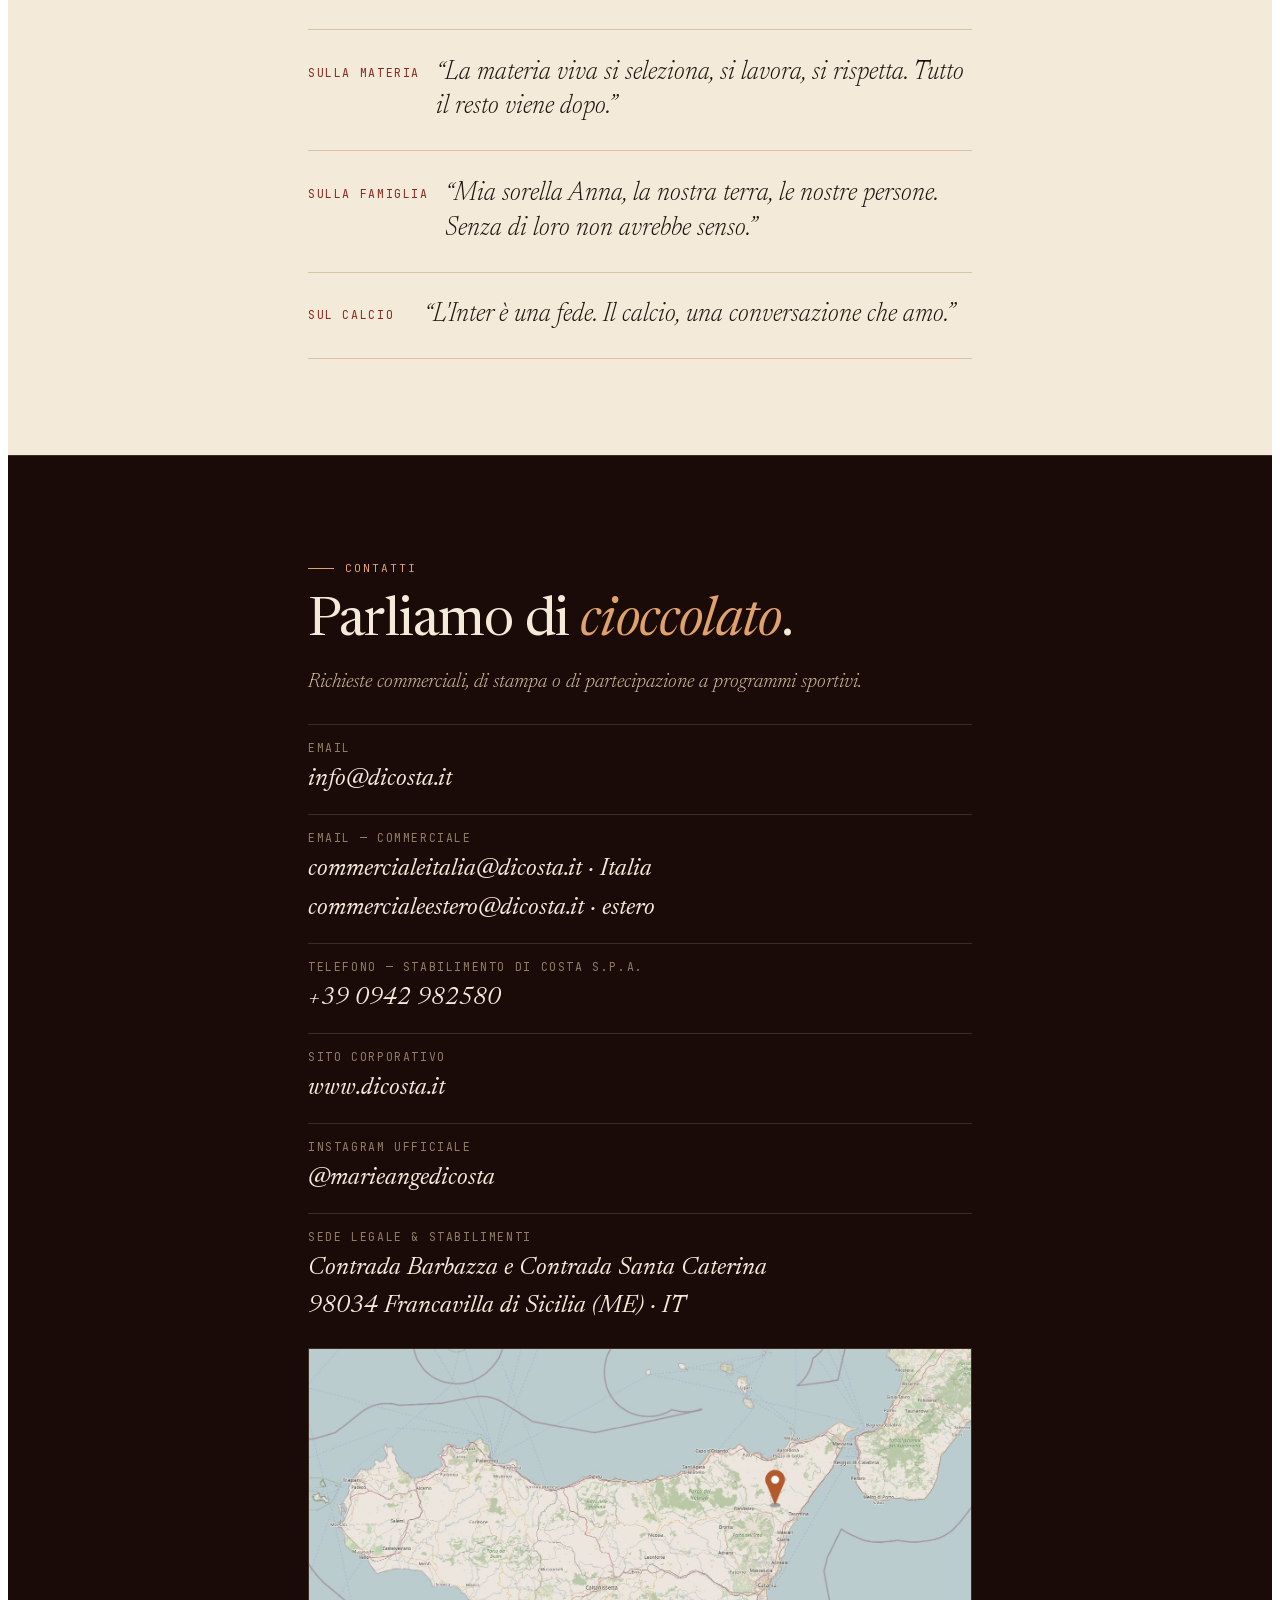
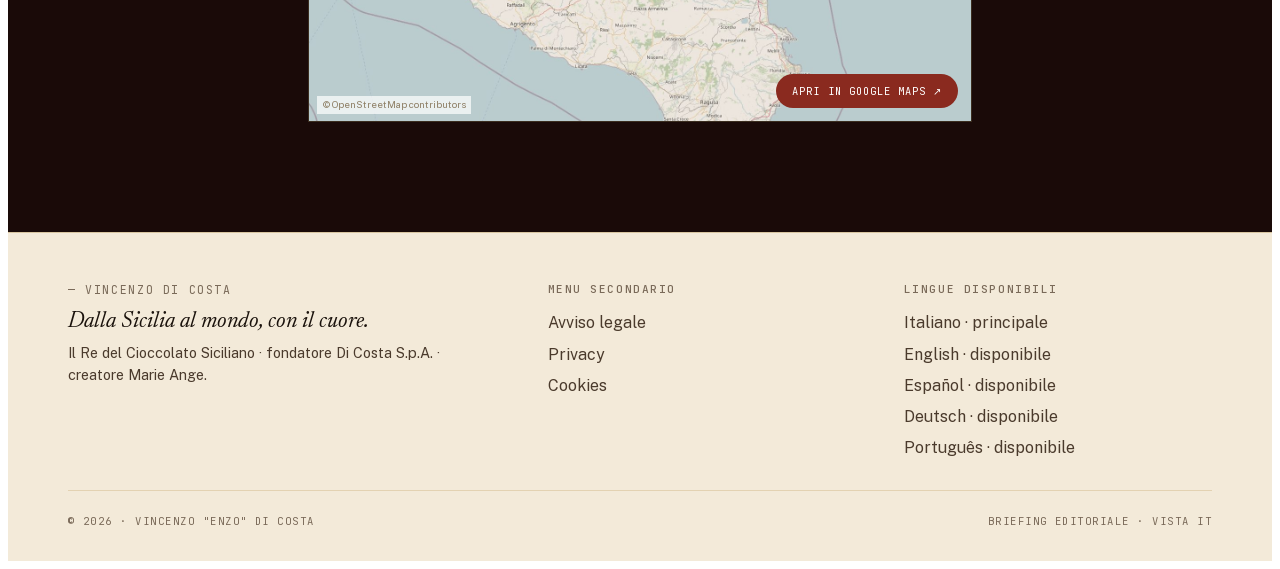
==== commit cfacd8c0: "Auto-publish: sync desde Website (2026-10-12 20:34:37)" ====
--- a/enzodicosta_v06.html
+++ b/enzodicosta_v06.html
@@ -747,7 +747,7 @@
 @media (min-width: 980px) { .edc-contact__grid { grid-template-columns: 1fr 1.1fr; gap: 5rem; } }
 .edc-contact__lines { display: grid; gap: 0; margin-top: 1.6rem; }
 .edc-contact__line {
-  display: grid; gap: 0.25rem; padding: 0.9rem 0;
+  display: grid; grid-template-columns: minmax(0, 1fr); gap: 0.25rem; padding: 0.9rem 0;
   border-top: 1px solid var(--edc-line);
   transition: padding-left .25s ease;
 }
@@ -777,7 +777,13 @@
   overflow: hidden;
   border: 1px solid var(--edc-line);
 }
-.edc-map iframe { width: 100%; height: 100%; border: 0; display: block; pointer-events: none; }
+.edc-map img { width: 100%; height: 100%; object-fit: cover; display: block; transition: transform .4s ease; }
+.edc-map:hover img { transform: scale(1.02); }
+.edc-map__credit {
+  position: absolute; left: 0.5rem; bottom: 0.4rem;
+  font-family: var(--edc-f-sans); font-size: 0.6rem; color: var(--edc-ink-mute);
+  background: rgba(255, 255, 255, 0.7); padding: 0.1rem 0.35rem;
+}
 .edc-map__open {
   position: absolute; right: 0.8rem; bottom: 0.8rem; z-index: 3;
   background: var(--edc-accent); color: #fff;
@@ -785,7 +791,7 @@
   padding: 0.55rem 1rem; border-radius: 999px;
   transition: background .2s ease;
 }
-.edc-map__open:hover { background: var(--edc-ink); color: #fff; }
+.edc-map:hover .edc-map__open { background: var(--edc-ink); color: #fff; }
 .edc-contact__line--todo { cursor: default; }
 .edc-contact__line--todo:hover { padding-left: 0; }
 .edc-contact__line--todo strong {
@@ -1966,10 +1972,11 @@
         <div class="edc-contact__line">
           <span class="edc-mono" data-i18n="contatto_line6_label">Sede legale &amp; stabilimenti</span>
           <strong>Contrada Barbazza e Contrada Santa Caterina<br />98034 Francavilla di Sicilia (ME) · IT</strong>
-          <div class="edc-map edc-consent" data-consent-service="Google Maps">
-            <iframe data-consent-src="https://maps.google.com/maps?q=Di+Costa+S.p.A.,+Francavilla+di+Sicilia+ME,+Italia&amp;z=8&amp;output=embed" loading="lazy" tabindex="-1" aria-hidden="true" title="Posizione di Di Costa S.p.A. in Sicilia"></iframe>
-            <a class="edc-map__open edc-consent__keep" href="https://www.google.com/maps/search/?api=1&amp;query=Di+Costa+S.p.A.%2C+Francavilla+di+Sicilia+ME%2C+Italia" target="_blank" rel="noopener" data-i18n="map_open">Apri in Google Maps ↗</a>
-          </div>
+          <a class="edc-map" href="https://www.google.com/maps/search/?api=1&amp;query=Di+Costa+S.p.A.%2C+Francavilla+di+Sicilia+ME%2C+Italia" target="_blank" rel="noopener" aria-label="Apri la posizione di Di Costa S.p.A. in Google Maps">
+            <img src="fotos recibidas/mappa-di-costa.jpg" alt="Mappa della Sicilia con la posizione di Di Costa S.p.A. a Francavilla di Sicilia" loading="lazy" data-i18n-alt="map_alt" />
+            <span class="edc-map__open" data-i18n="map_open">Apri in Google Maps ↗</span>
+            <span class="edc-map__credit">© OpenStreetMap contributors</span>
+          </a>
         </div>
       </div>
     </div>
@@ -2289,7 +2296,8 @@
       foot_menu_h4: 'Secondary menu', foot_legal: 'Legal notice', foot_privacy: 'Privacy', foot_cookies: 'Cookies',
       foot_lang_h4: 'Available languages', foot_lang_it: 'Italiano · principale', foot_lang_en: 'English · available', foot_lang_es: 'Español · disponible', foot_lang_de: 'Deutsch · available', foot_lang_pt: 'Português · available',
       foot_briefing: 'Editorial briefing · EN view',
-      map_open: 'Open in Google Maps ↗'
+      map_open: 'Open in Google Maps ↗',
+      map_alt: 'Map of Sicily showing Di Costa S.p.A. in Francavilla di Sicilia'
     },
     es: {
       nav_bio: 'Biografía', nav_empresa: 'Empresa', nav_ferias: 'Ferias', nav_calcio: 'Fútbol y TV', nav_pensiero: 'Filosofía', nav_contatto: 'Contacto',
@@ -2421,7 +2429,8 @@
       foot_menu_h4: 'Menú secundario', foot_legal: 'Aviso legal', foot_privacy: 'Privacidad', foot_cookies: 'Cookies',
       foot_lang_h4: 'Idiomas disponibles', foot_lang_it: 'Italiano · principal', foot_lang_en: 'English · disponible', foot_lang_es: 'Español · disponible', foot_lang_de: 'Deutsch · disponible', foot_lang_pt: 'Português · disponible',
       foot_briefing: 'Resumen editorial · vista ES',
-      map_open: 'Abrir en Google Maps ↗'
+      map_open: 'Abrir en Google Maps ↗',
+      map_alt: 'Mapa de Sicilia con la ubicación de Di Costa S.p.A. en Francavilla di Sicilia'
     },
     de: {
       nav_bio: 'Biografie', nav_empresa: 'Unternehmen', nav_ferias: 'Messen', nav_calcio: 'Fußball &amp; TV', nav_pensiero: 'Philosophie', nav_contatto: 'Kontakt',
@@ -2553,7 +2562,8 @@
       foot_menu_h4: 'Sekundärmenü', foot_legal: 'Impressum', foot_privacy: 'Datenschutz', foot_cookies: 'Cookies',
       foot_lang_h4: 'Verfügbare Sprachen', foot_lang_it: 'Italiano · Hauptsprache', foot_lang_en: 'English · verfügbar', foot_lang_es: 'Español · verfügbar', foot_lang_de: 'Deutsch · verfügbar', foot_lang_pt: 'Português · verfügbar',
       foot_briefing: 'Redaktionelles Briefing · Ansicht DE',
-      map_open: 'In Google Maps öffnen ↗'
+      map_open: 'In Google Maps öffnen ↗',
+      map_alt: 'Karte von Sizilien mit dem Standort der Di Costa S.p.A. in Francavilla di Sicilia'
     },
     pt: {
       nav_bio: 'Biografia', nav_empresa: 'Empresa', nav_ferias: 'Feiras', nav_calcio: 'Futebol &amp; TV', nav_pensiero: 'Filosofia', nav_contatto: 'Contato',
@@ -2685,7 +2695,8 @@
       foot_menu_h4: 'Menu secundário', foot_legal: 'Aviso legal', foot_privacy: 'Privacidade', foot_cookies: 'Cookies',
       foot_lang_h4: 'Idiomas disponíveis', foot_lang_it: 'Italiano · principal', foot_lang_en: 'English · disponível', foot_lang_es: 'Español · disponível', foot_lang_de: 'Deutsch · disponível', foot_lang_pt: 'Português · disponível',
       foot_briefing: 'Resumo editorial · vista PT',
-      map_open: 'Abrir no Google Maps ↗'
+      map_open: 'Abrir no Google Maps ↗',
+      map_alt: 'Mapa da Sicília com a localização da Di Costa S.p.A. em Francavilla di Sicilia'
     }
   };
   var I18N_IT_CACHE = {};
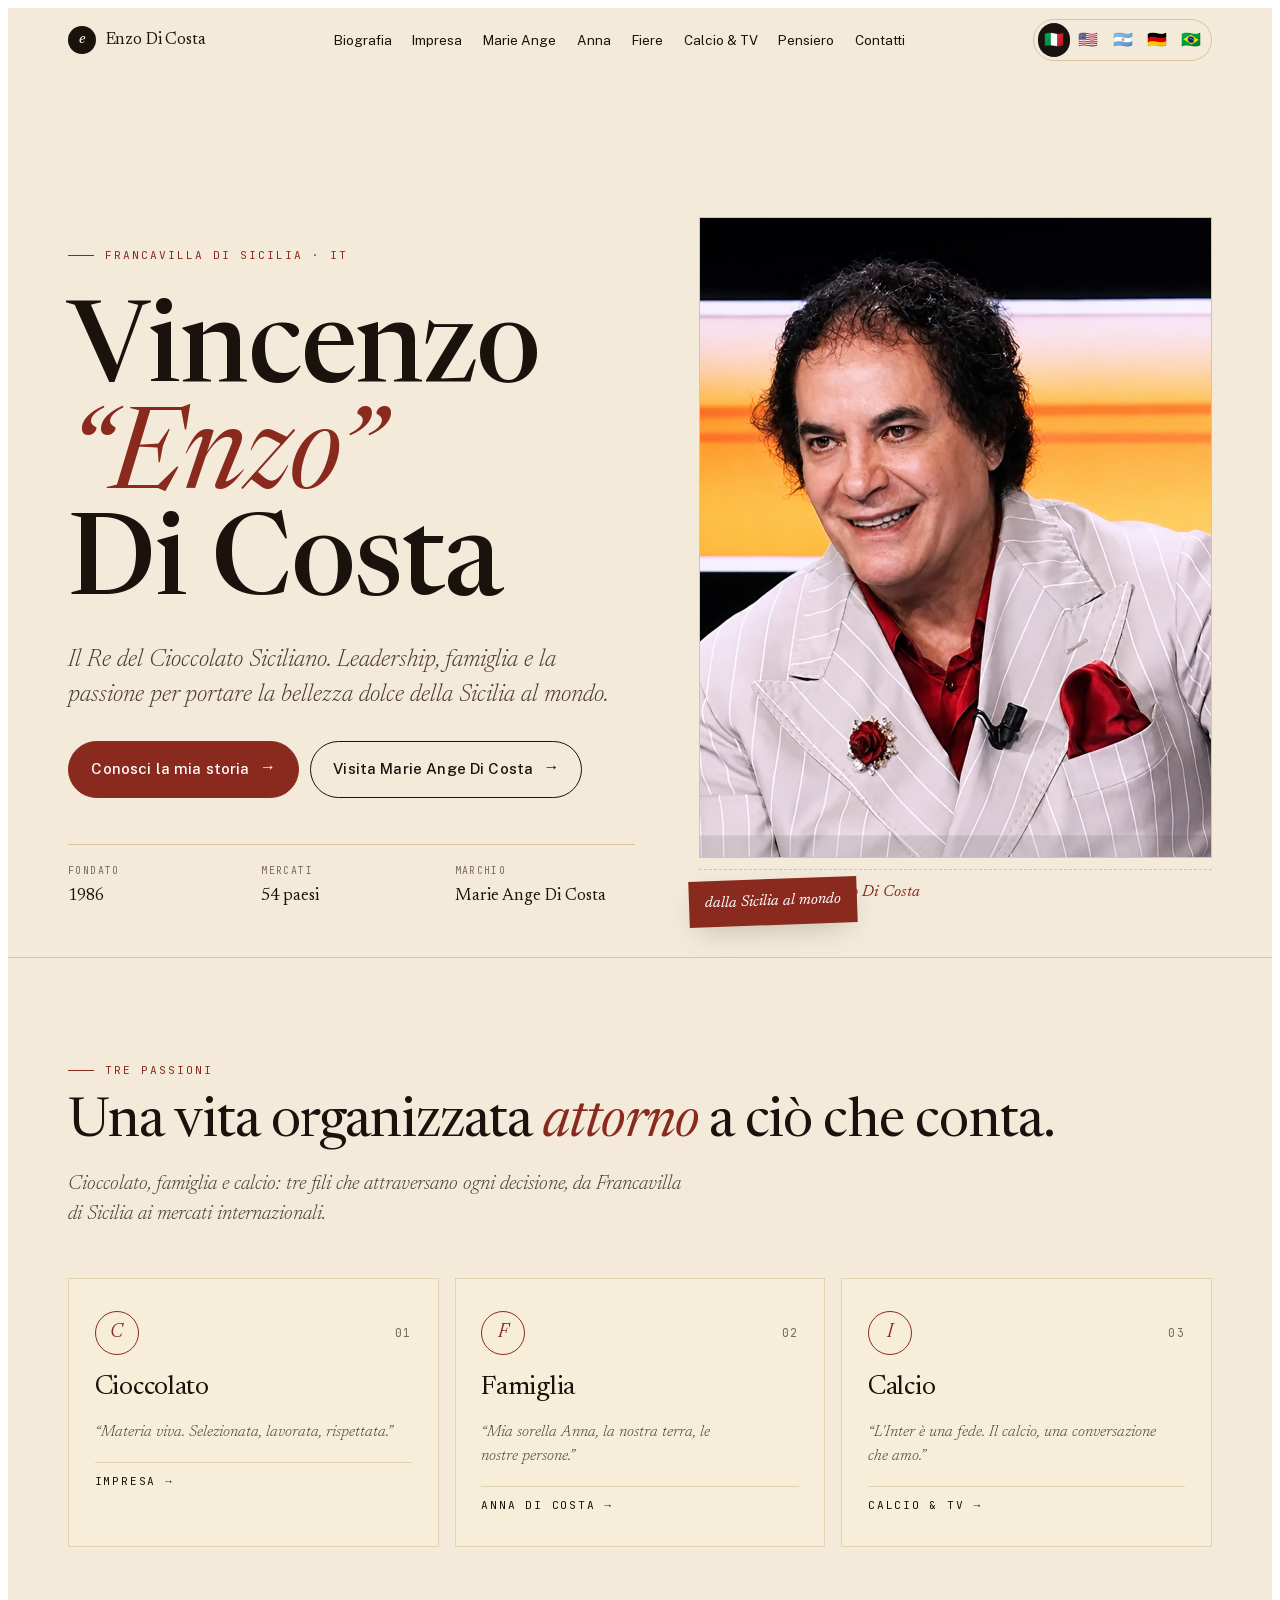
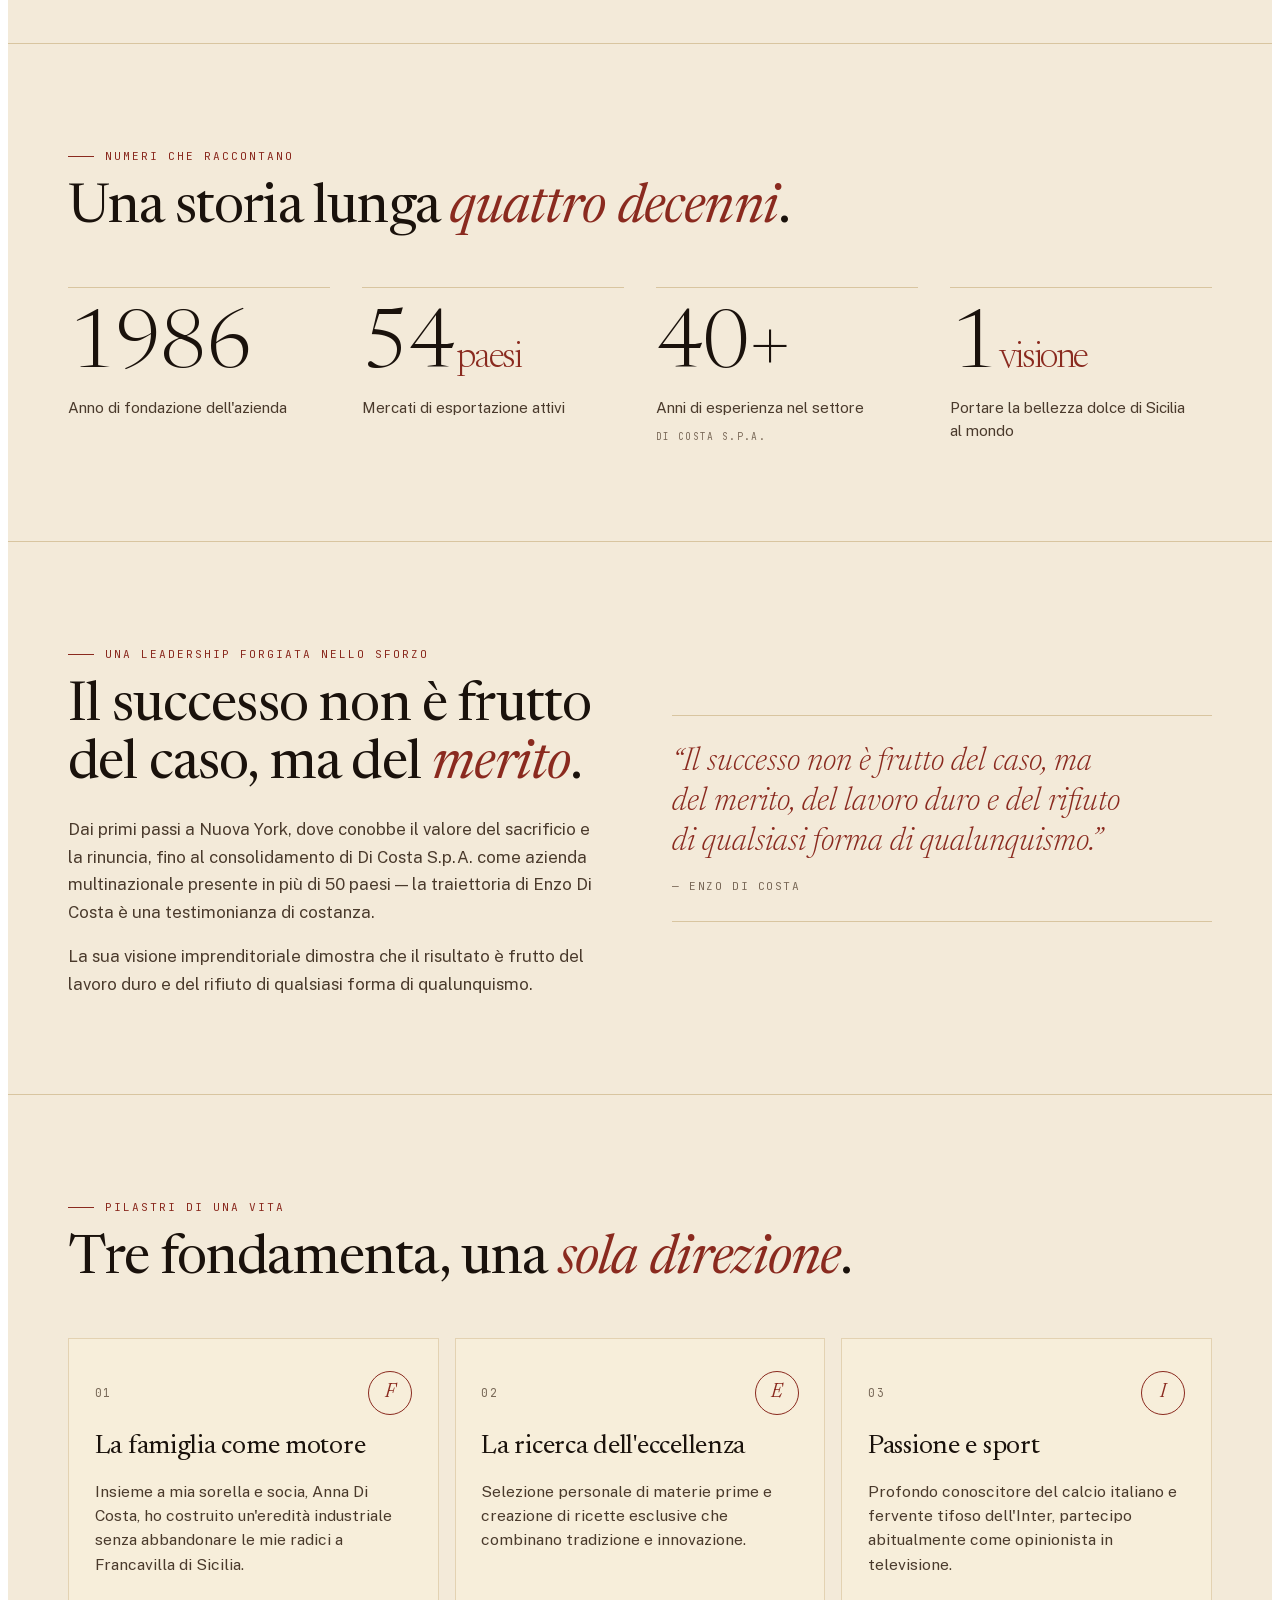
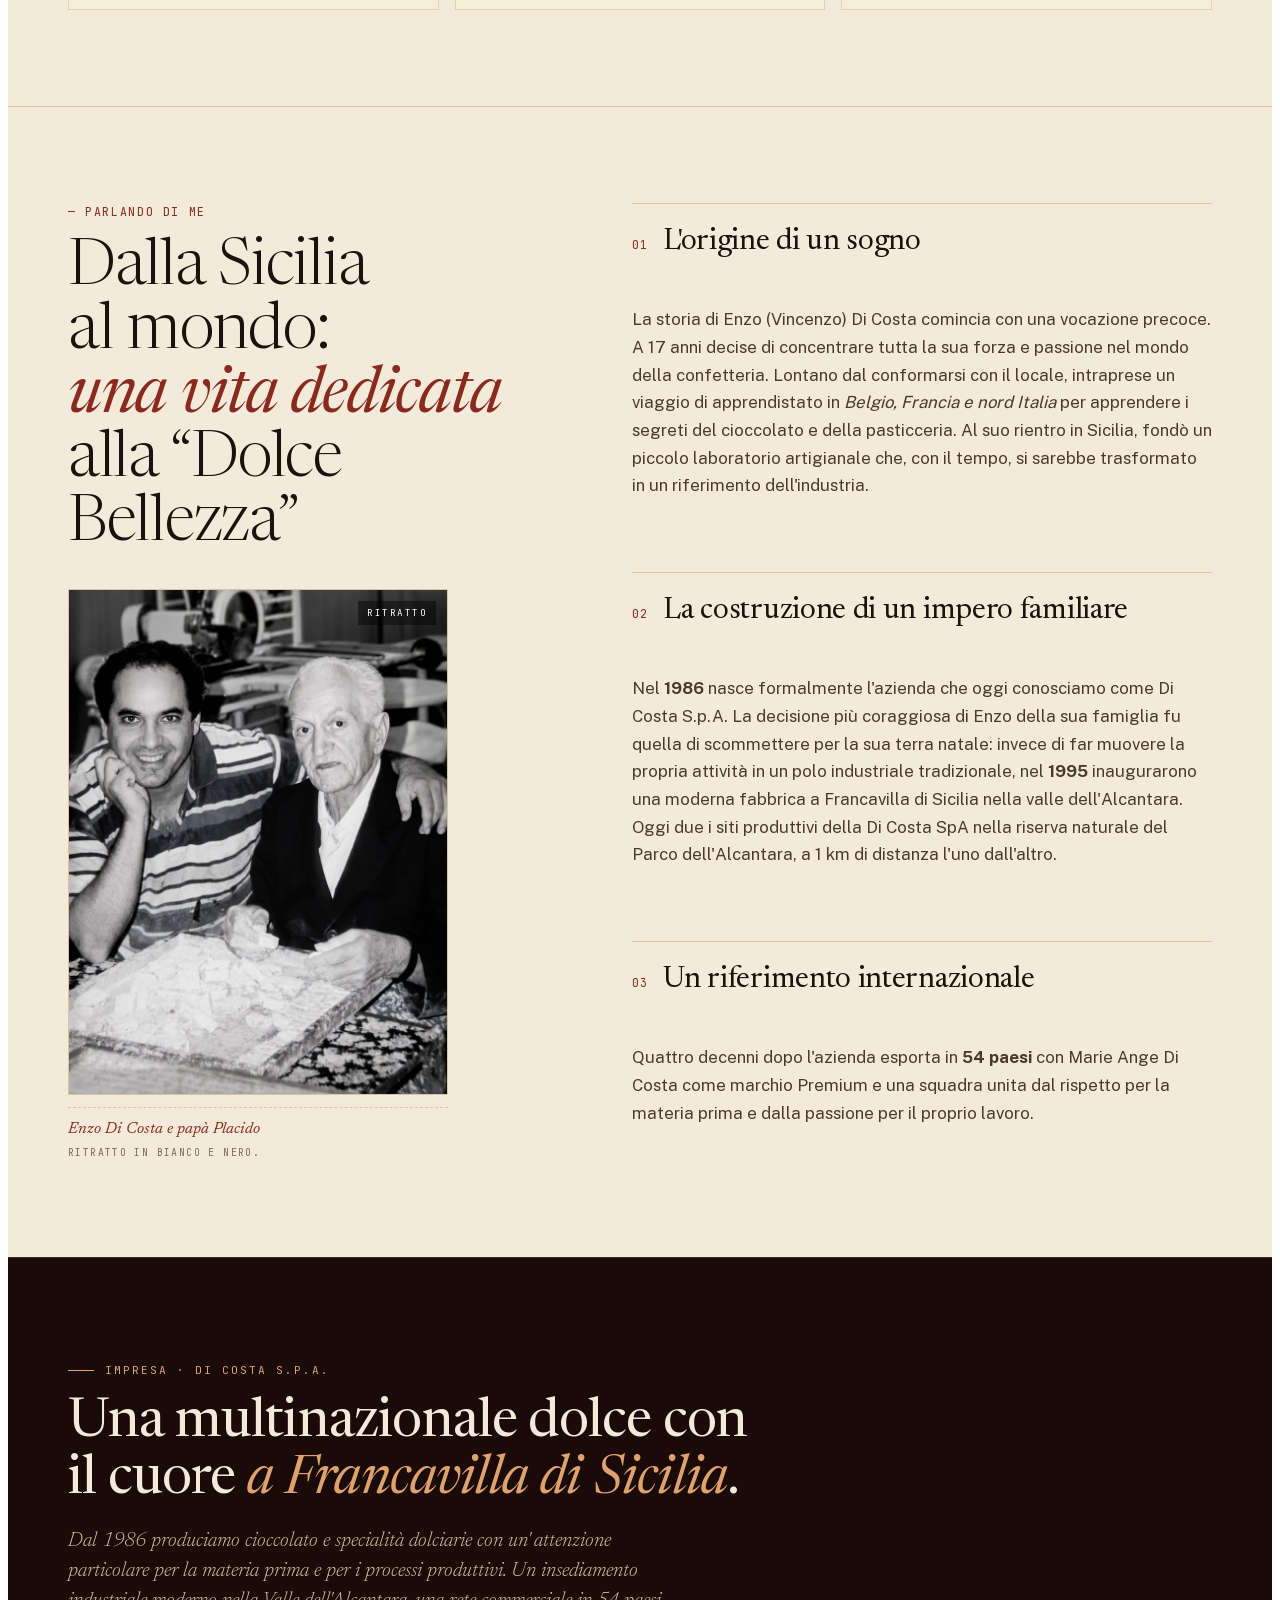
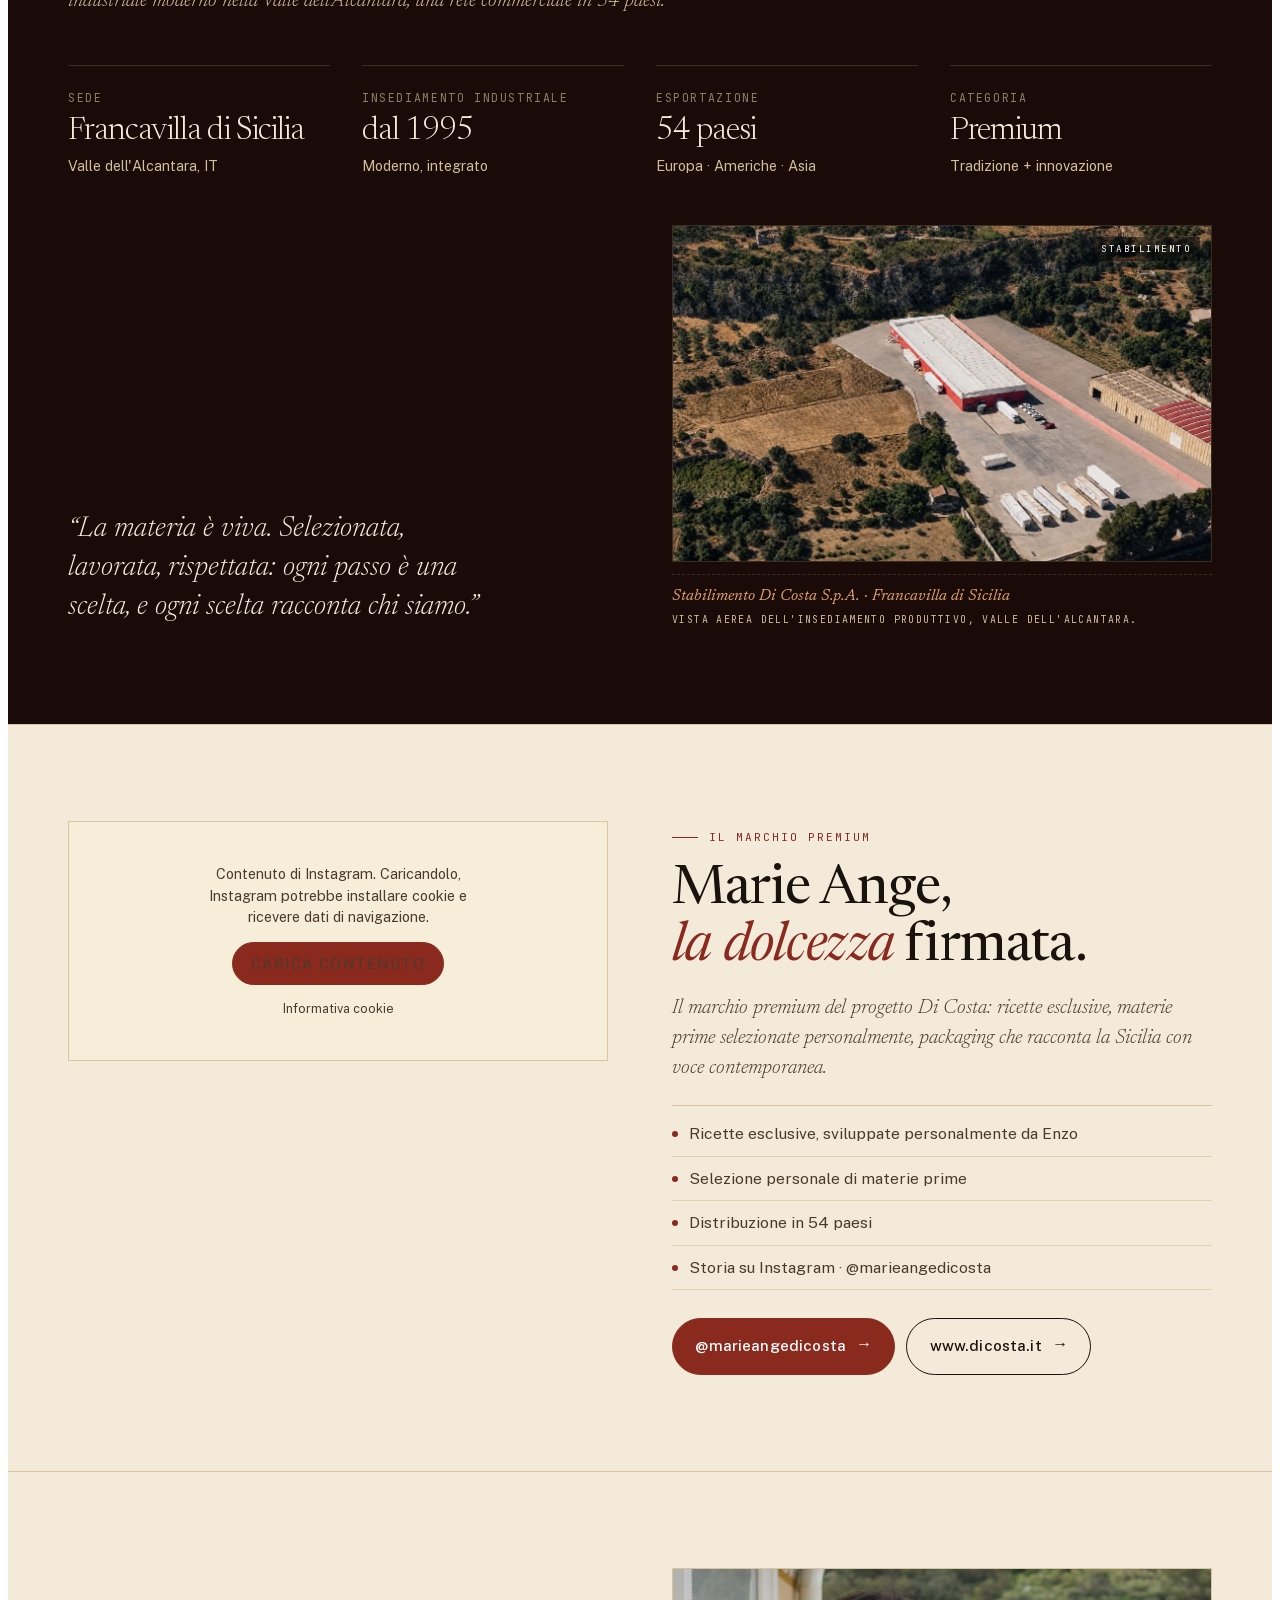
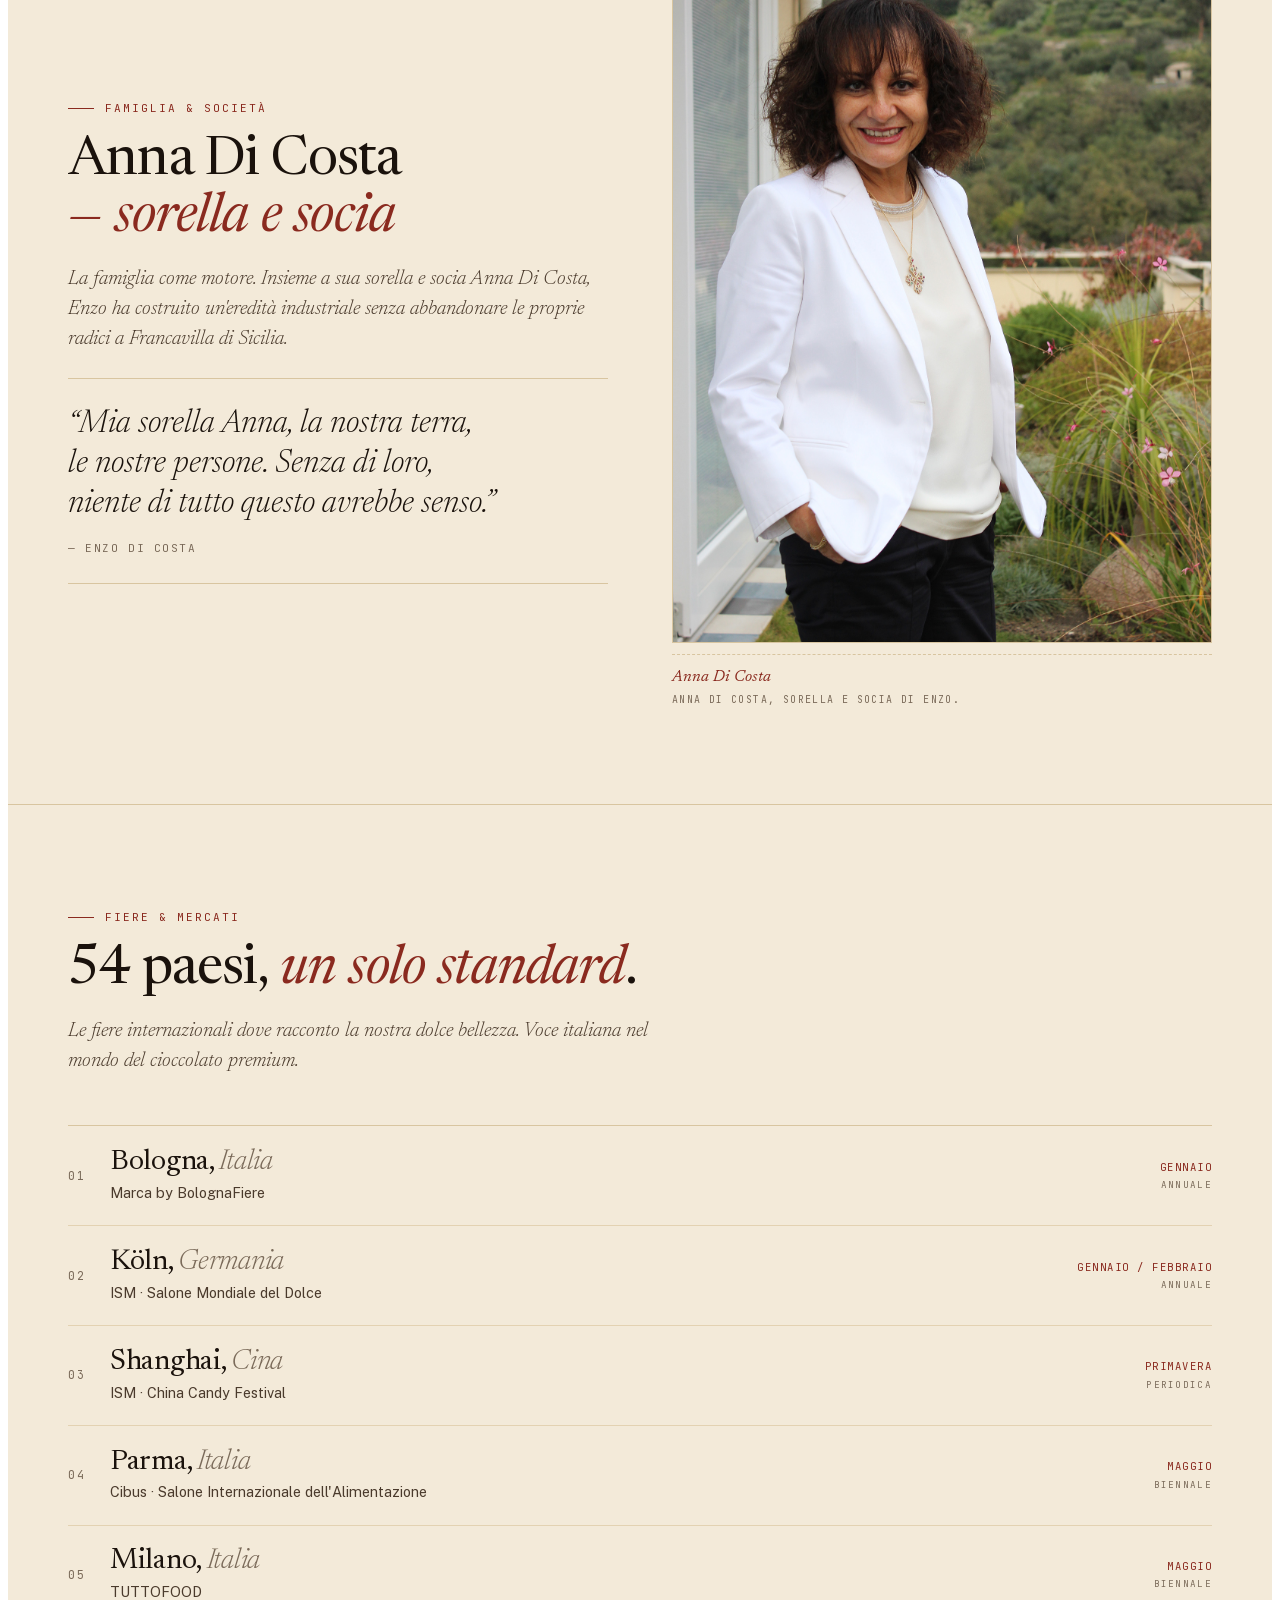
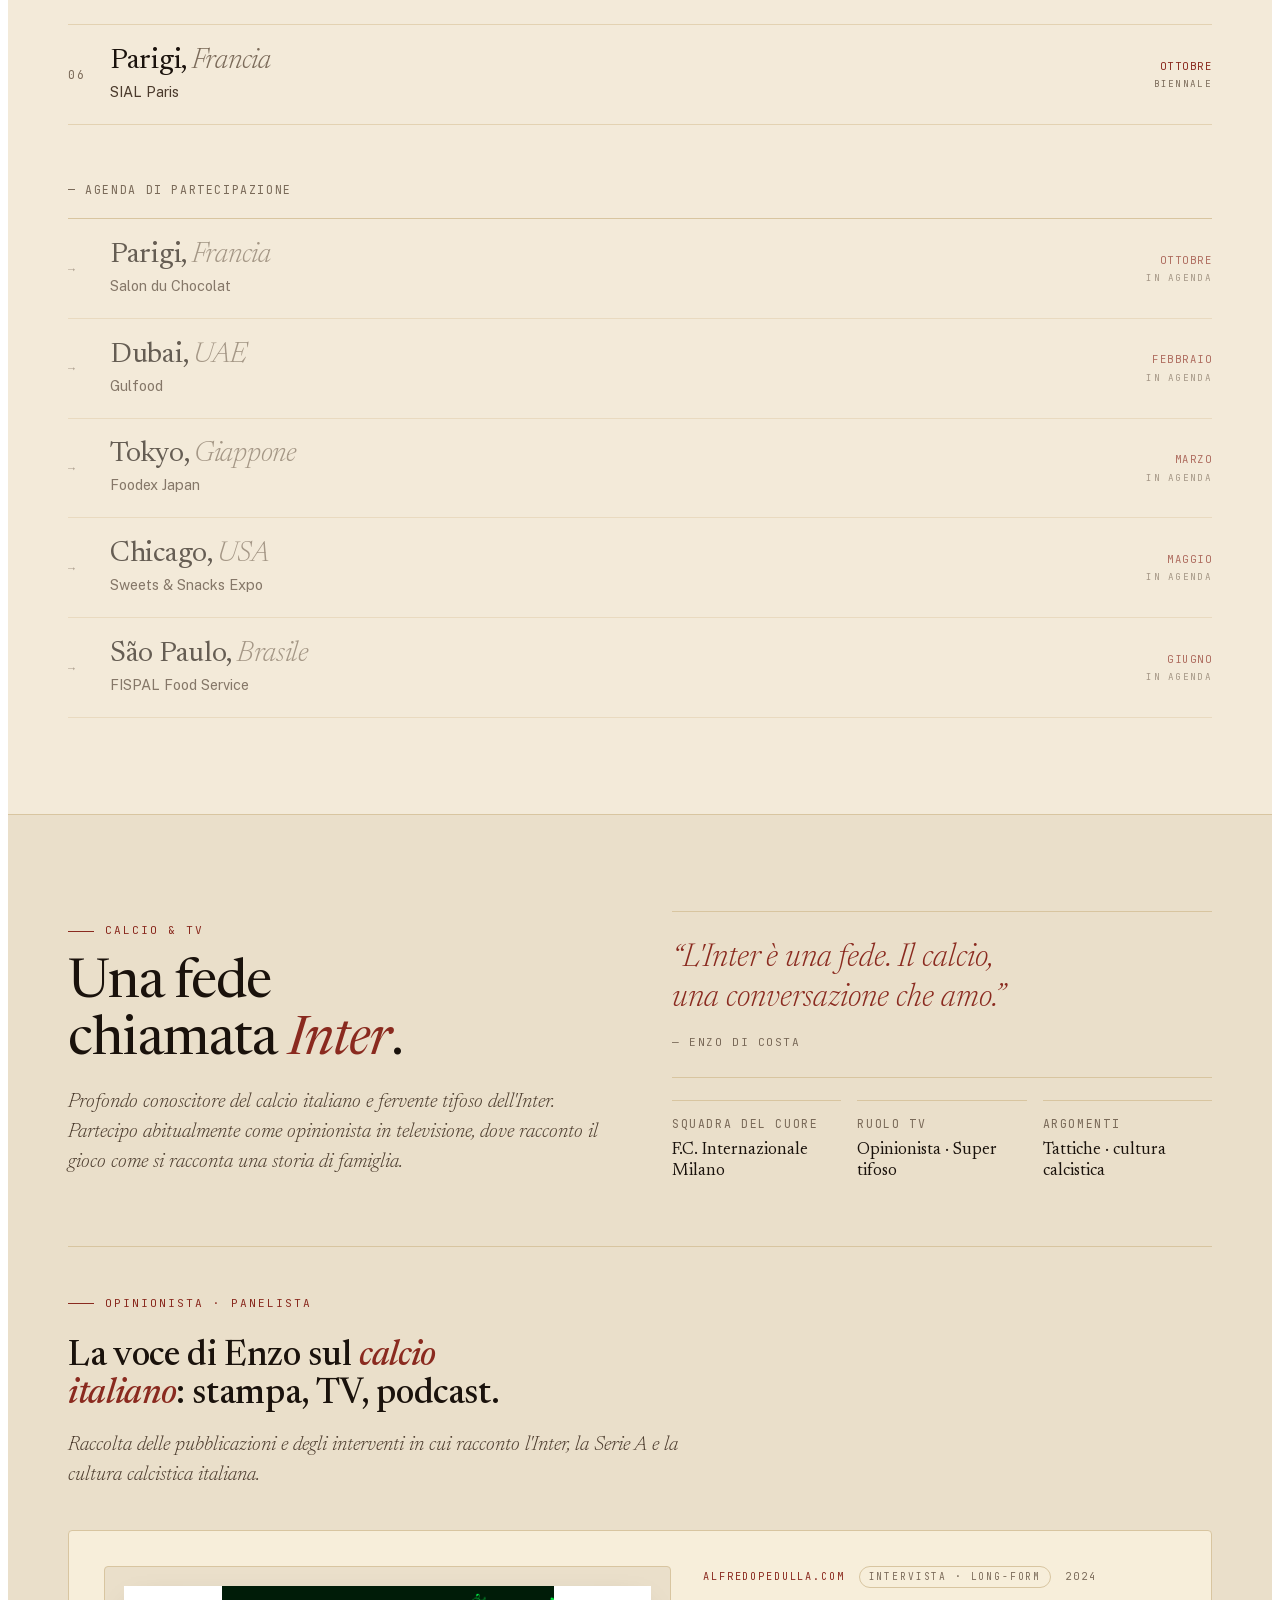
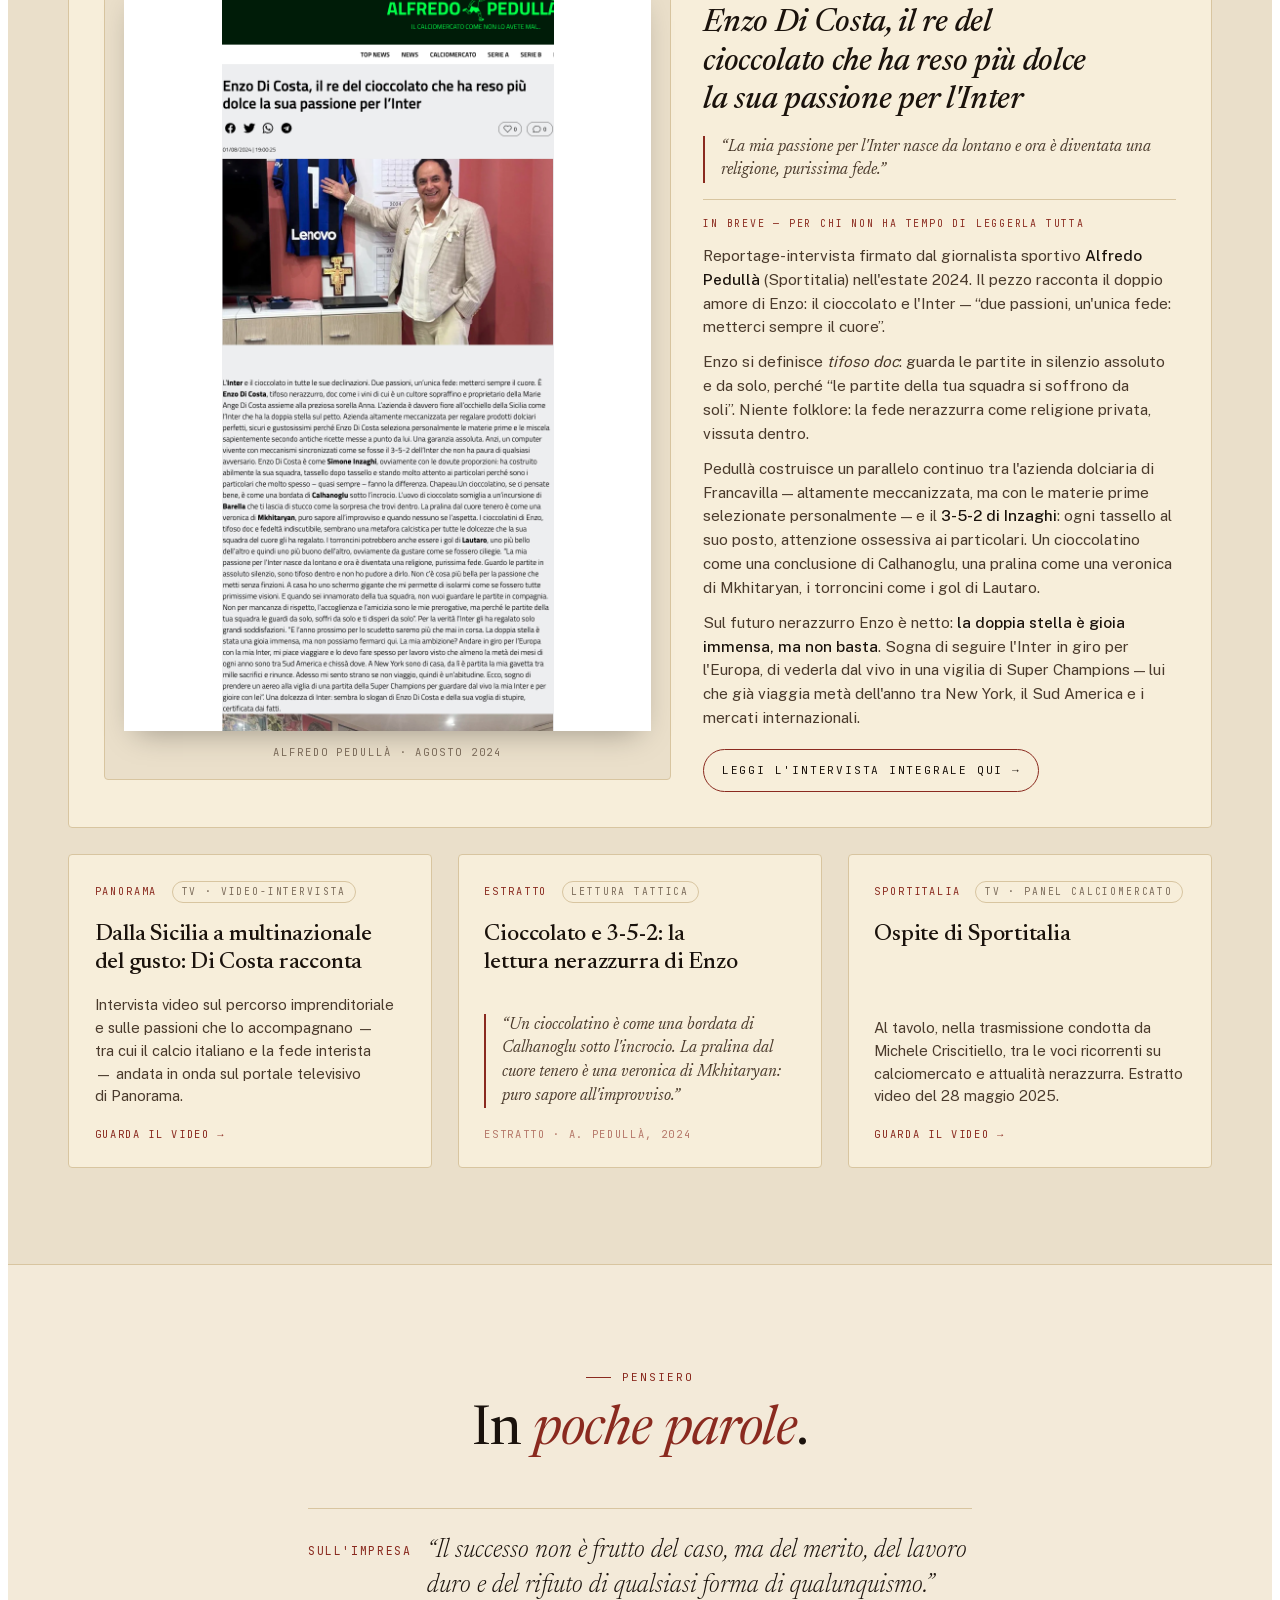
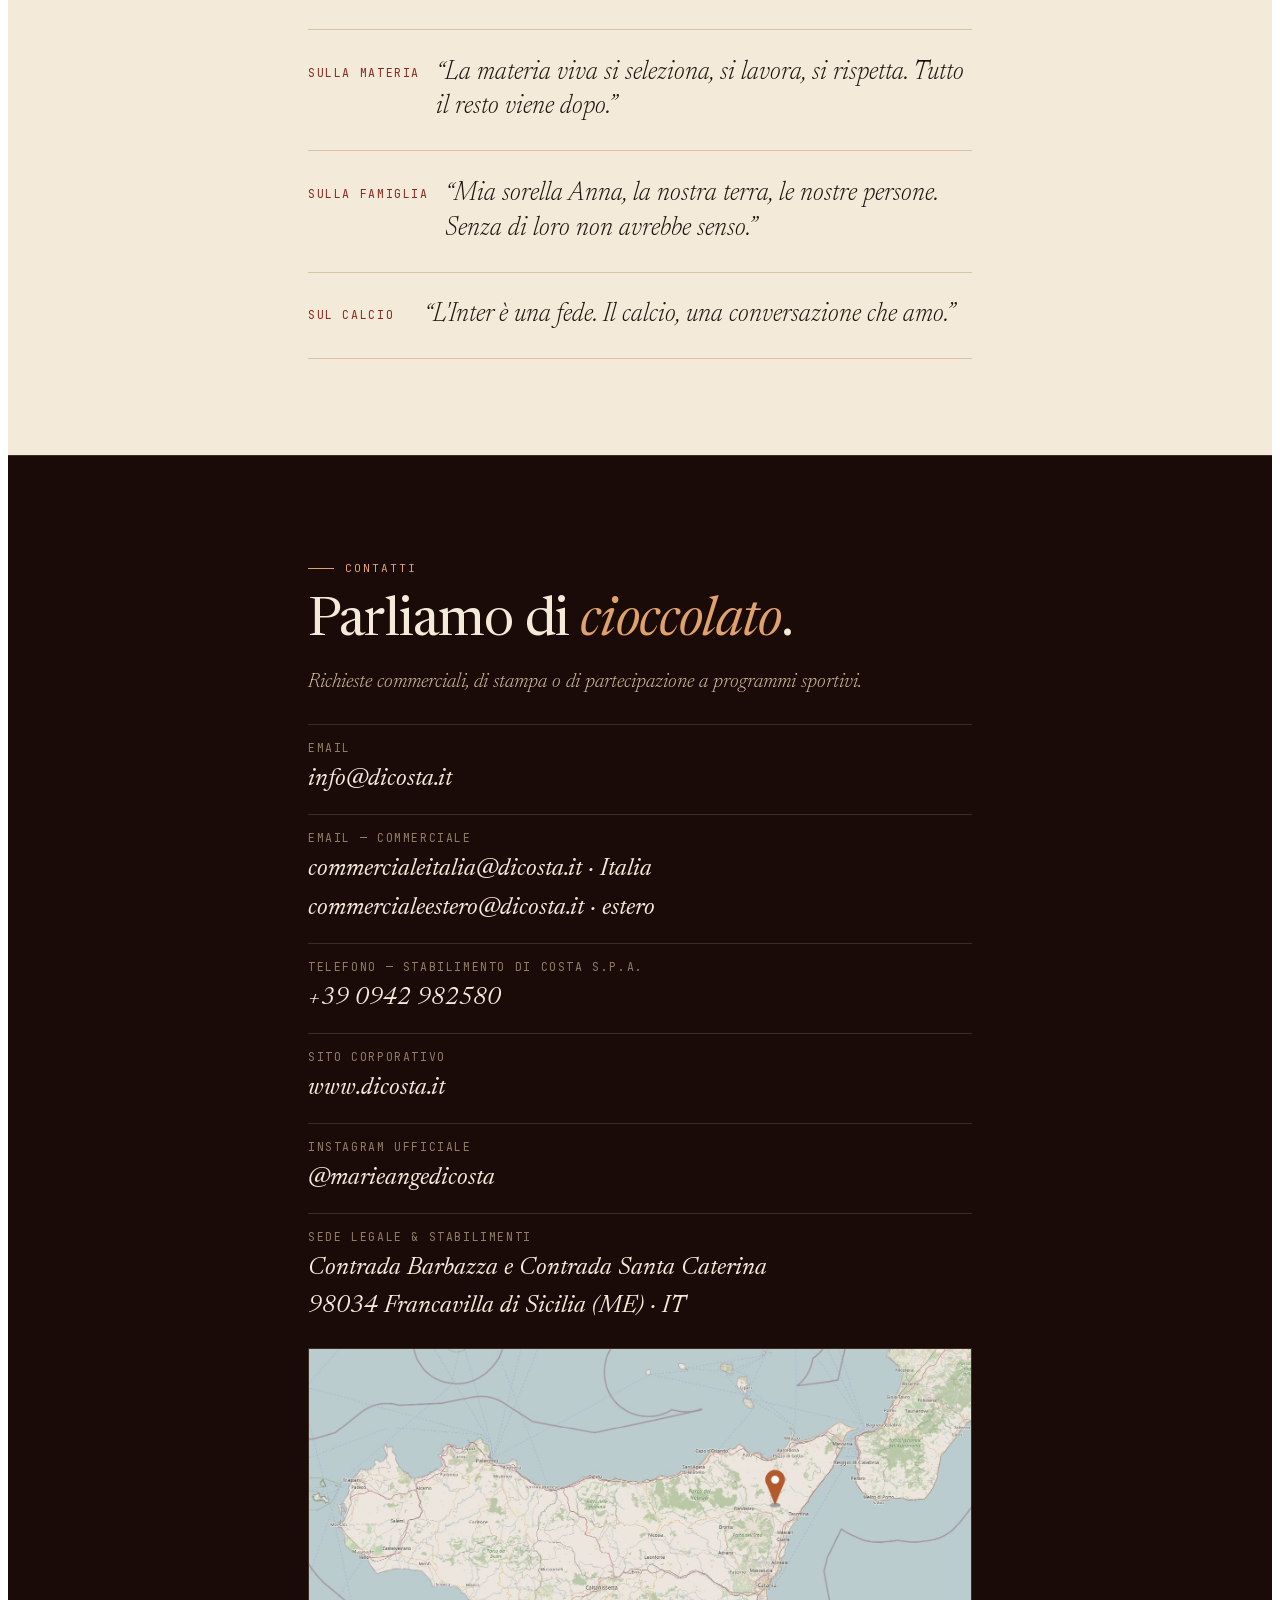
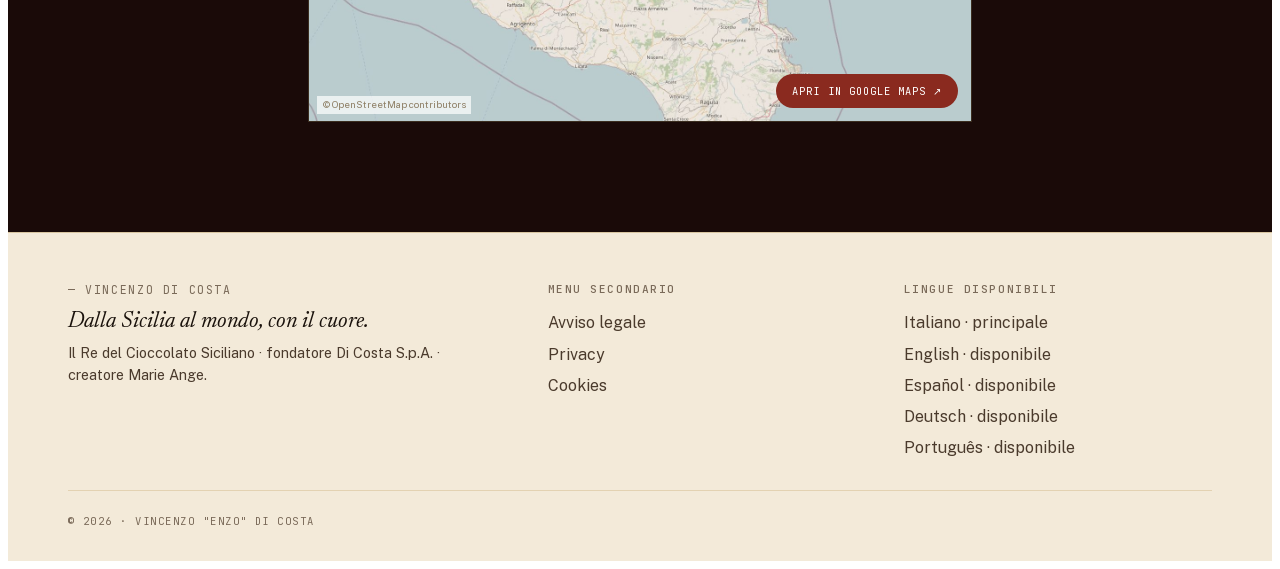
==== commit 0621e53e: "Auto-publish: sync desde Website (2026-10-12 20:43:53)" ====
--- a/enzodicosta_v06.html
+++ b/enzodicosta_v06.html
@@ -2008,7 +2008,6 @@
       </div>
       <div class="edc-foot__rule">
         <span>© <span id="edc-year"></span> · Vincenzo "Enzo" Di Costa</span>
-        <span data-i18n="foot_briefing">Briefing editoriale · vista IT</span>
       </div>
     </div>
   </footer>
@@ -2295,7 +2294,6 @@
       foot_sub: 'The King of Sicilian Chocolate · founder of Di Costa S.p.A. · creator of Marie Ange.',
       foot_menu_h4: 'Secondary menu', foot_legal: 'Legal notice', foot_privacy: 'Privacy', foot_cookies: 'Cookies',
       foot_lang_h4: 'Available languages', foot_lang_it: 'Italiano · principale', foot_lang_en: 'English · available', foot_lang_es: 'Español · disponible', foot_lang_de: 'Deutsch · available', foot_lang_pt: 'Português · available',
-      foot_briefing: 'Editorial briefing · EN view',
       map_open: 'Open in Google Maps ↗',
       map_alt: 'Map of Sicily showing Di Costa S.p.A. in Francavilla di Sicilia'
     },
@@ -2428,7 +2426,6 @@
       foot_sub: 'El Rey del Chocolate Siciliano · fundador de Di Costa S.p.A. · creador de Marie Ange.',
       foot_menu_h4: 'Menú secundario', foot_legal: 'Aviso legal', foot_privacy: 'Privacidad', foot_cookies: 'Cookies',
       foot_lang_h4: 'Idiomas disponibles', foot_lang_it: 'Italiano · principal', foot_lang_en: 'English · disponible', foot_lang_es: 'Español · disponible', foot_lang_de: 'Deutsch · disponible', foot_lang_pt: 'Português · disponible',
-      foot_briefing: 'Resumen editorial · vista ES',
       map_open: 'Abrir en Google Maps ↗',
       map_alt: 'Mapa de Sicilia con la ubicación de Di Costa S.p.A. en Francavilla di Sicilia'
     },
@@ -2561,7 +2558,6 @@
       foot_sub: 'Der König der sizilianischen Schokolade · Gründer von Di Costa S.p.A. · Schöpfer von Marie Ange.',
       foot_menu_h4: 'Sekundärmenü', foot_legal: 'Impressum', foot_privacy: 'Datenschutz', foot_cookies: 'Cookies',
       foot_lang_h4: 'Verfügbare Sprachen', foot_lang_it: 'Italiano · Hauptsprache', foot_lang_en: 'English · verfügbar', foot_lang_es: 'Español · verfügbar', foot_lang_de: 'Deutsch · verfügbar', foot_lang_pt: 'Português · verfügbar',
-      foot_briefing: 'Redaktionelles Briefing · Ansicht DE',
       map_open: 'In Google Maps öffnen ↗',
       map_alt: 'Karte von Sizilien mit dem Standort der Di Costa S.p.A. in Francavilla di Sicilia'
     },
@@ -2694,7 +2690,6 @@
       foot_sub: 'O Rei do Chocolate Siciliano · fundador da Di Costa S.p.A. · criador da Marie Ange.',
       foot_menu_h4: 'Menu secundário', foot_legal: 'Aviso legal', foot_privacy: 'Privacidade', foot_cookies: 'Cookies',
       foot_lang_h4: 'Idiomas disponíveis', foot_lang_it: 'Italiano · principal', foot_lang_en: 'English · disponível', foot_lang_es: 'Español · disponível', foot_lang_de: 'Deutsch · disponível', foot_lang_pt: 'Português · disponível',
-      foot_briefing: 'Resumo editorial · vista PT',
       map_open: 'Abrir no Google Maps ↗',
       map_alt: 'Mapa da Sicília com a localização da Di Costa S.p.A. em Francavilla di Sicilia'
     }
